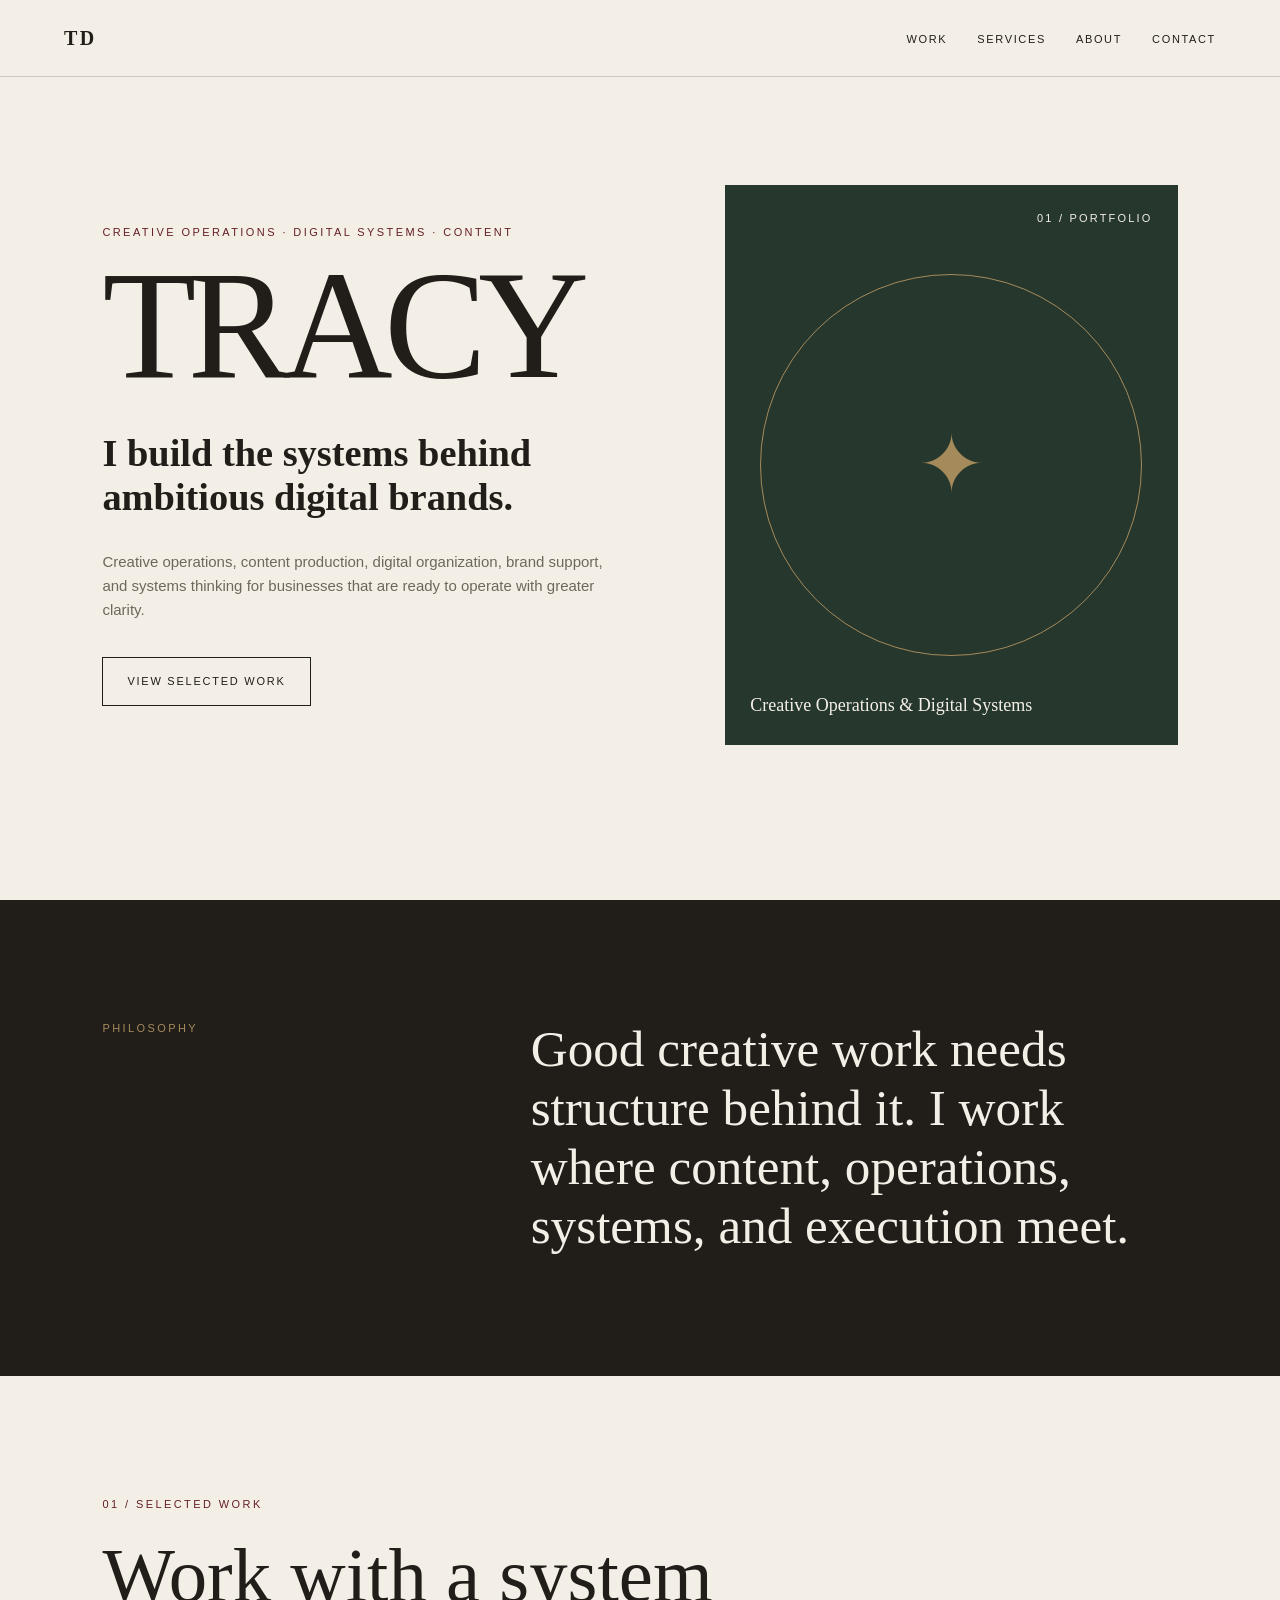
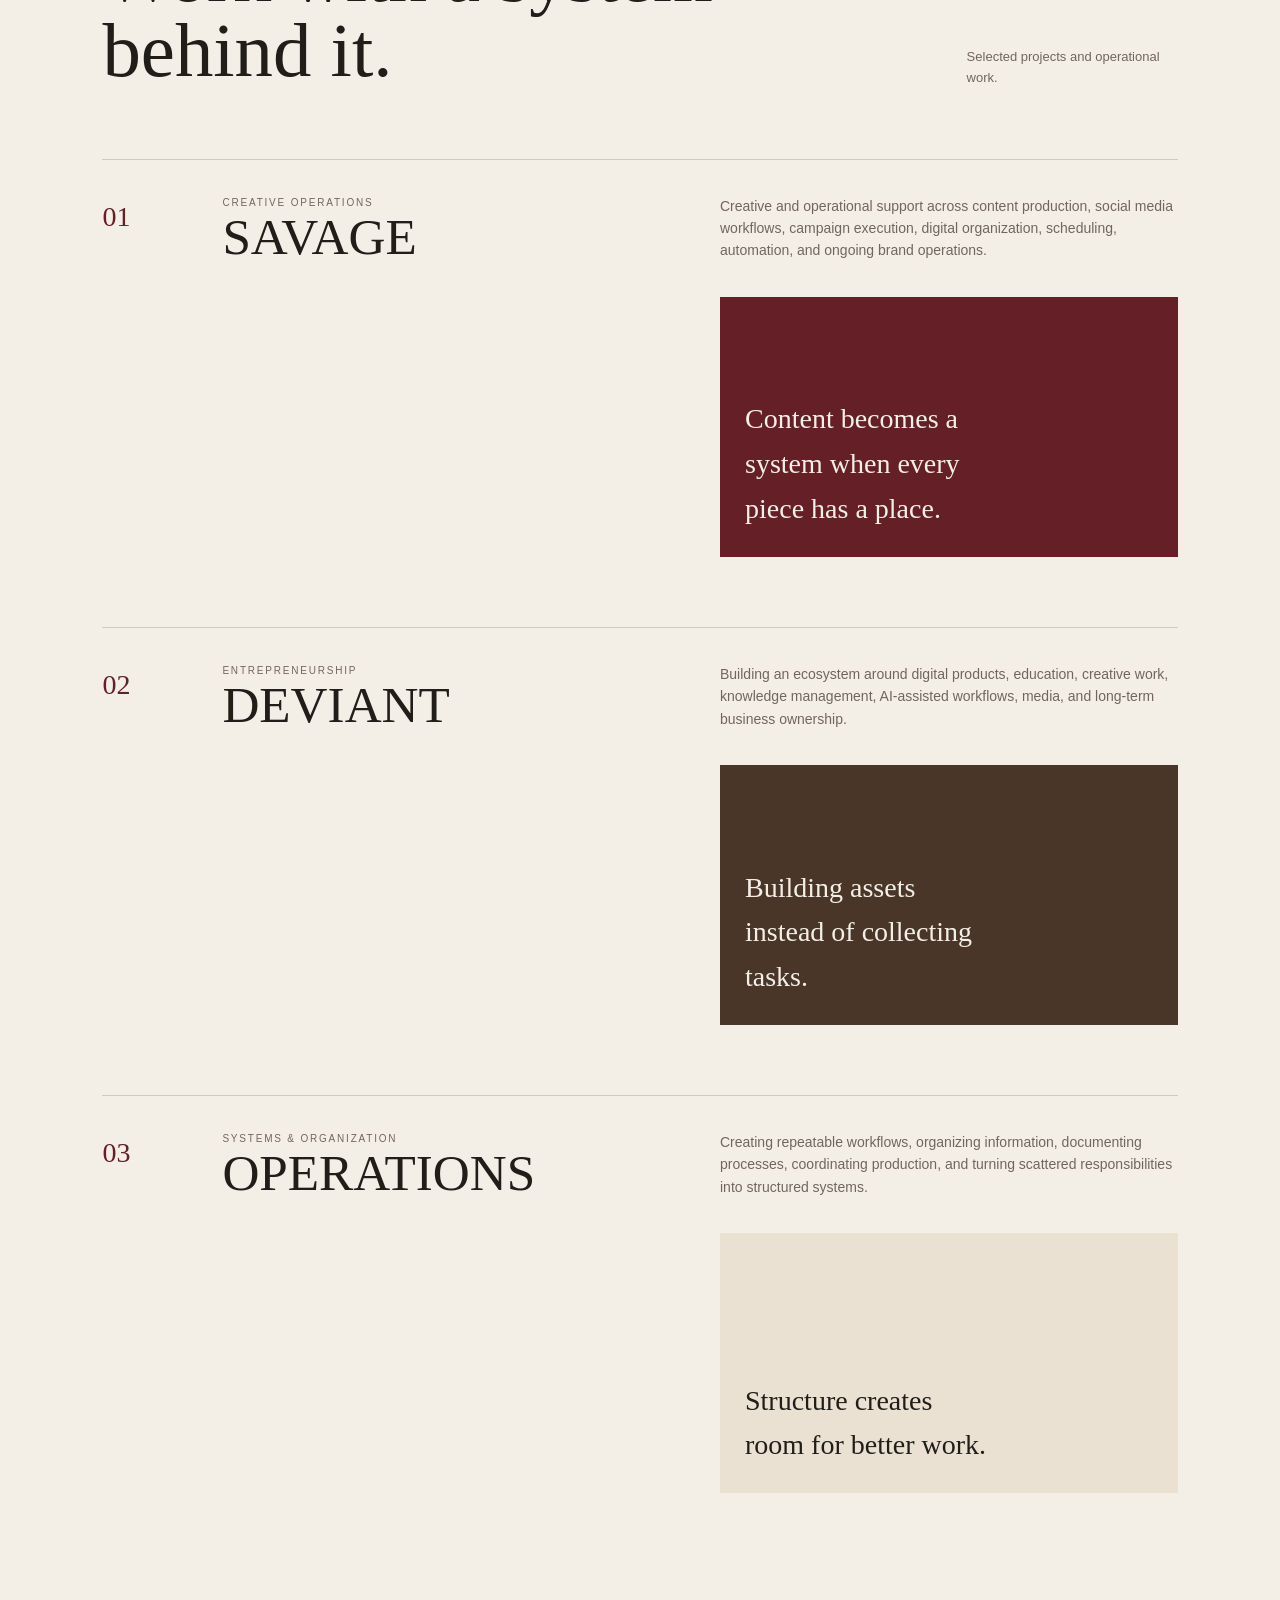
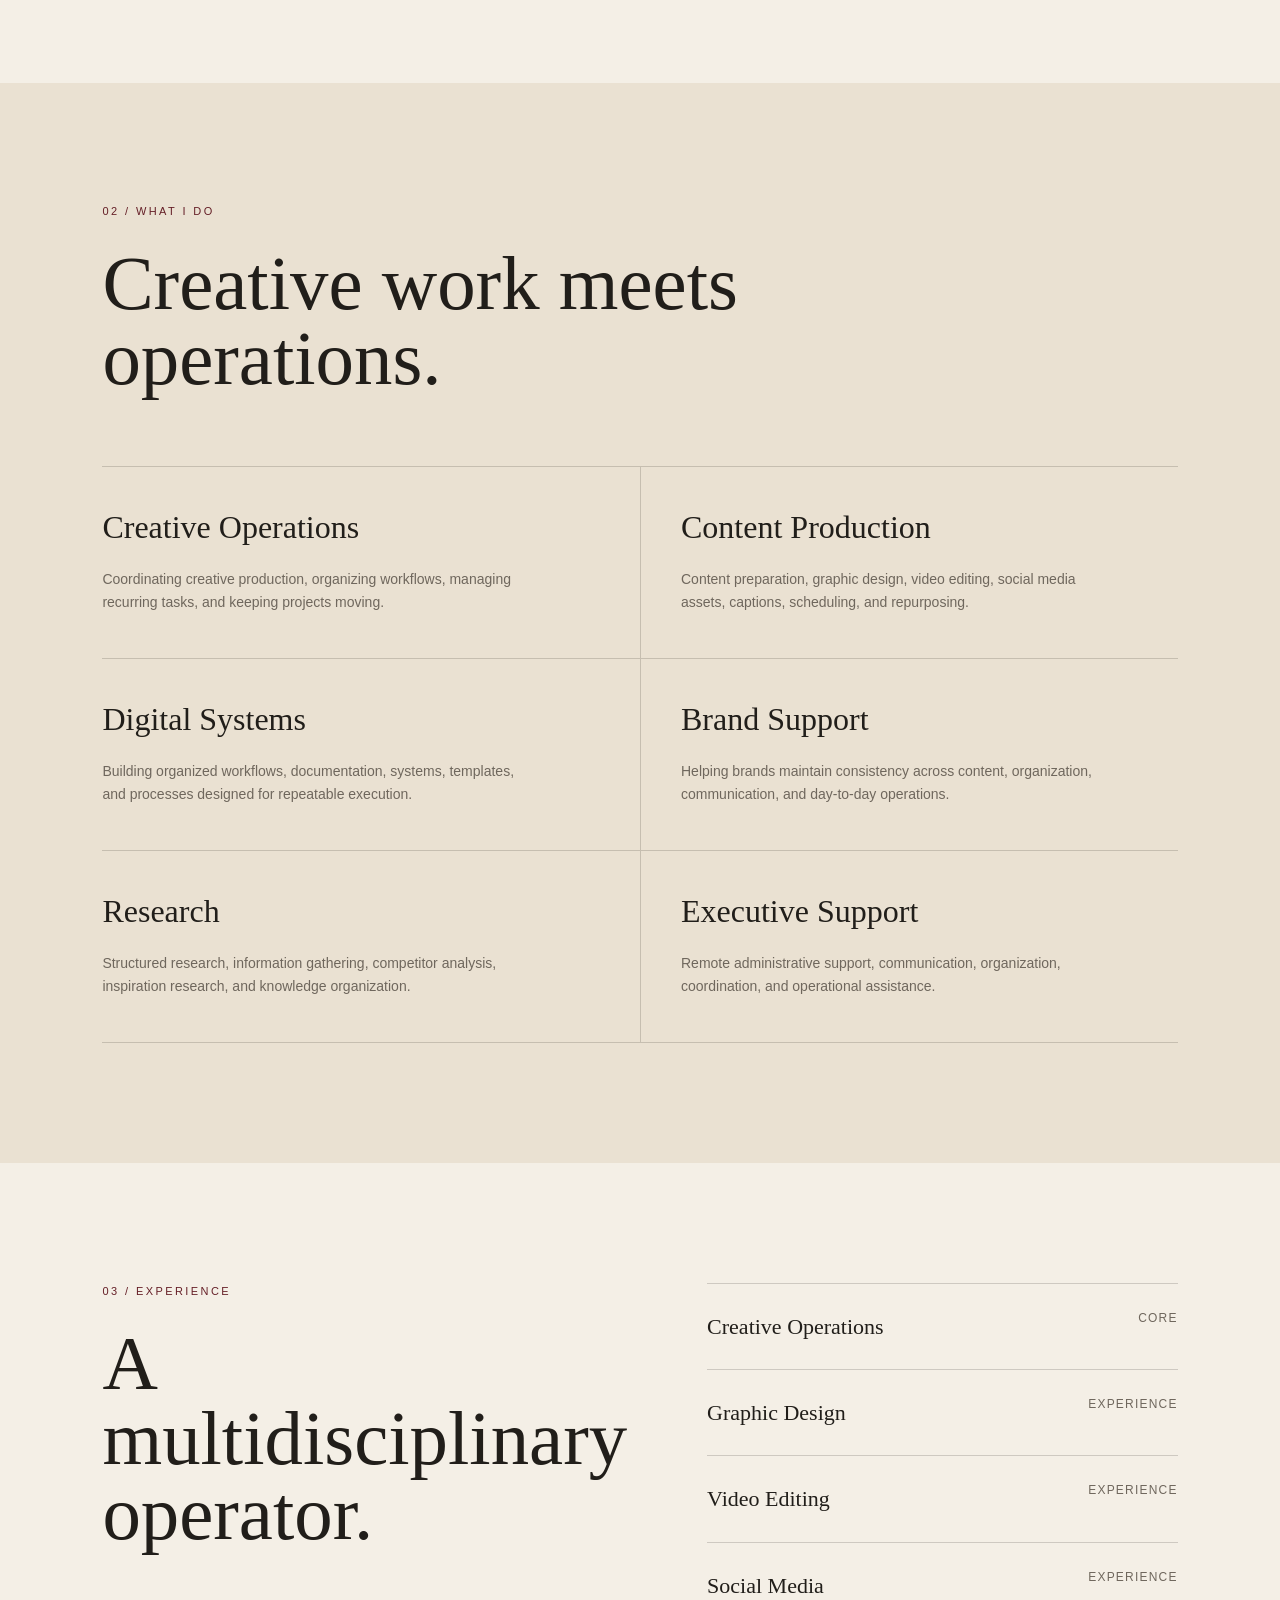
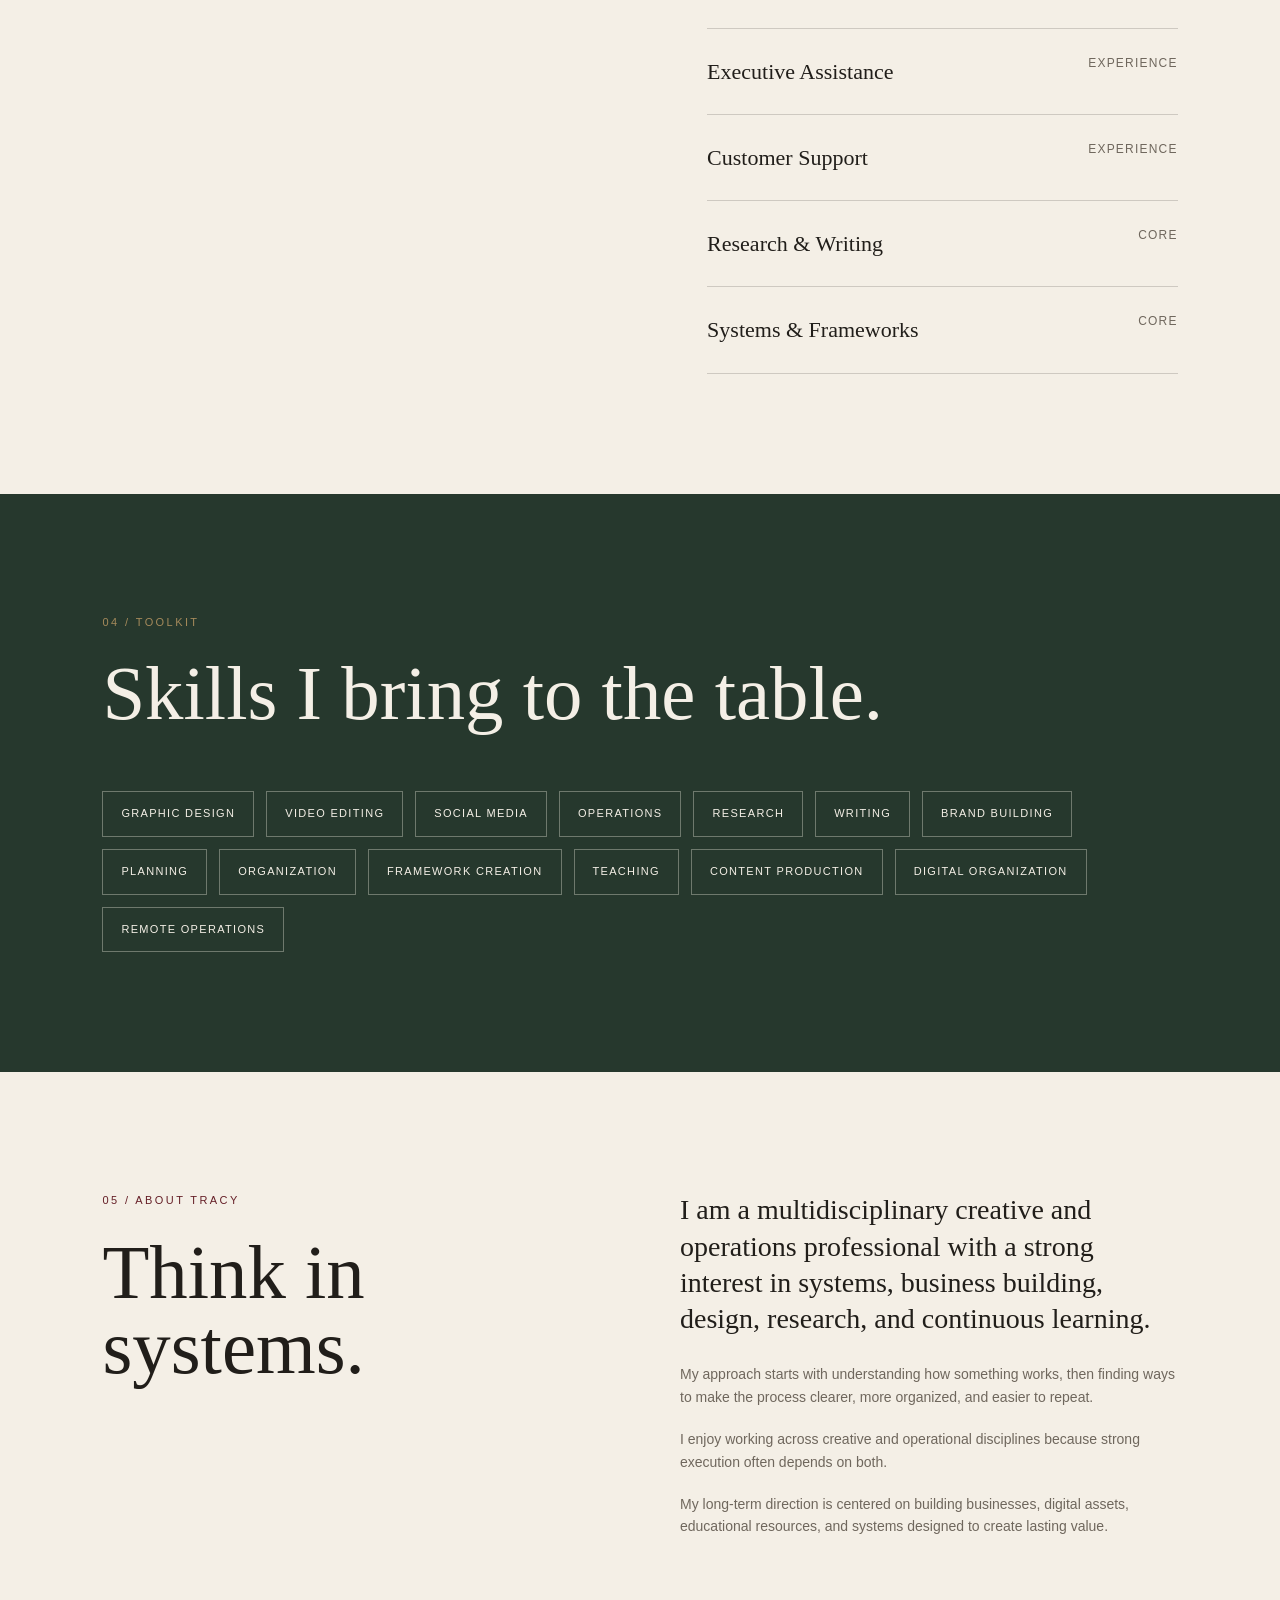
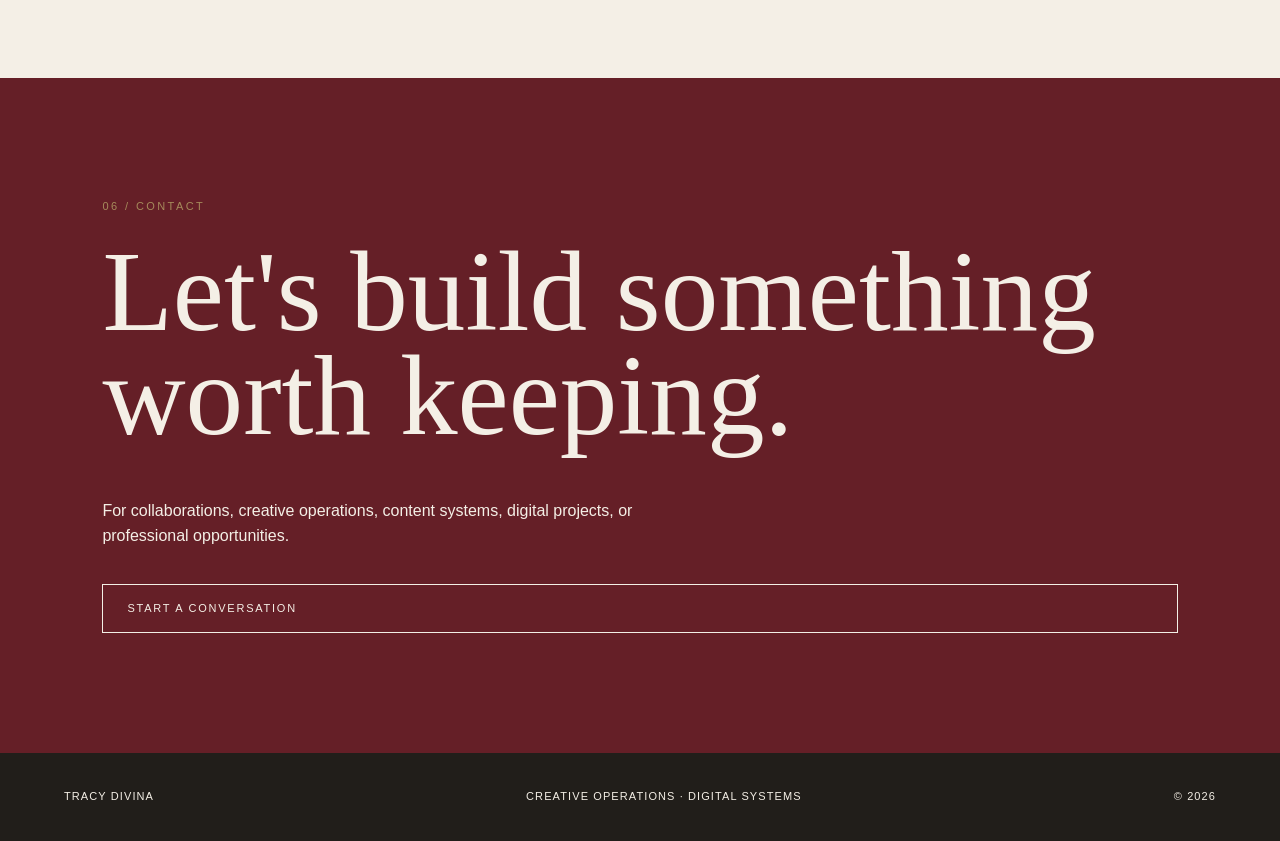
==== index.html @ cad74934 "Add files via upload INITIAL PORTFOLIO DRAFT" ====
<!DOCTYPE html>
<html lang="en">

<head>
    <meta charset="UTF-8">
    <meta name="viewport" content="width=device-width, initial-scale=1.0">

    <title>Tracy Divina | Creative Operations & Digital Systems</title>

    <style>

        /* =========================================
           TRACY DIVINA PORTFOLIO
           SINGLE-FILE VERSION
           ========================================= */

        :root {
            --cream: #F4EFE6;
            --paper: #EAE1D2;
            --ink: #211E1A;
            --muted: #6F675D;
            --oxblood: #651F27;
            --forest: #26382D;
            --walnut: #493629;
            --brass: #A58A5B;
            --line: rgba(33, 30, 26, 0.18);
        }

        * {
            margin: 0;
            padding: 0;
            box-sizing: border-box;
        }

        html {
            scroll-behavior: smooth;
        }

        body {
            background: var(--cream);
            color: var(--ink);
            font-family: Arial, Helvetica, sans-serif;
            line-height: 1.6;
        }

        a {
            color: inherit;
            text-decoration: none;
        }

        button {
            font: inherit;
        }

        /* =========================================
           NAVIGATION
           ========================================= */

        nav {
            position: fixed;
            top: 0;
            left: 0;
            width: 100%;
            z-index: 1000;

            display: flex;
            justify-content: space-between;
            align-items: center;

            padding: 22px 5%;

            background: rgba(244, 239, 230, 0.92);
            backdrop-filter: blur(10px);

            border-bottom: 1px solid var(--line);
        }

        .nav-logo {
            font-family: Georgia, "Times New Roman", serif;
            font-size: 20px;
            letter-spacing: 0.12em;
            font-weight: bold;
        }

        .nav-links {
            display: flex;
            gap: 30px;
            list-style: none;
        }

        .nav-links a {
            font-size: 11px;
            letter-spacing: 0.15em;
            text-transform: uppercase;
        }

        .nav-links a:hover {
            color: var(--oxblood);
        }

        /* =========================================
           GENERAL
           ========================================= */

        section {
            padding: 120px 8%;
        }

        .eyebrow {
            font-size: 11px;
            letter-spacing: 0.22em;
            text-transform: uppercase;
            color: var(--oxblood);
            margin-bottom: 25px;
        }

        .section-title {
            font-family: Georgia, "Times New Roman", serif;
            font-size: clamp(42px, 6vw, 82px);
            font-weight: normal;
            line-height: 0.98;
            max-width: 900px;
        }

        .small-text {
            font-size: 13px;
            color: var(--muted);
        }

        /* =========================================
           HERO
           ========================================= */

        .hero {
            min-height: 100vh;

            display: grid;
            grid-template-columns: 1.1fr 0.9fr;
            align-items: center;
            gap: 70px;

            padding-top: 150px;
        }

        .hero-name {
            font-family: Georgia, "Times New Roman", serif;
            font-size: clamp(70px, 12vw, 170px);
            font-weight: normal;
            line-height: 0.78;
            letter-spacing: -0.055em;
            margin-bottom: 45px;
        }

        .hero-subtitle {
            font-family: Georgia, "Times New Roman", serif;
            font-size: clamp(25px, 3vw, 42px);
            line-height: 1.15;
            max-width: 700px;
            margin-bottom: 30px;
        }

        .hero-description {
            max-width: 520px;
            color: var(--muted);
            font-size: 15px;
            margin-bottom: 35px;
        }

        .button {
            display: inline-block;
            padding: 15px 24px;
            border: 1px solid var(--ink);
            font-size: 11px;
            letter-spacing: 0.16em;
            text-transform: uppercase;
            transition: 0.3s ease;
        }

        .button:hover {
            background: var(--oxblood);
            color: var(--cream);
            border-color: var(--oxblood);
        }

        .hero-art {
            min-height: 560px;
            background: var(--forest);

            display: flex;
            justify-content: center;
            align-items: center;

            position: relative;
            overflow: hidden;
        }

        .hero-art::before {
            content: "";
            position: absolute;
            width: 380px;
            height: 380px;
            border: 1px solid var(--brass);
            border-radius: 50%;
        }

        .hero-art::after {
            content: "✦";
            position: absolute;
            font-size: 80px;
            color: var(--brass);
        }

        .hero-number {
            position: absolute;
            top: 25px;
            right: 25px;
            color: var(--cream);
            font-size: 11px;
            letter-spacing: 0.2em;
        }

        .hero-caption {
            position: absolute;
            bottom: 25px;
            left: 25px;
            color: var(--cream);
            font-family: Georgia, "Times New Roman", serif;
            font-size: 18px;
        }

        /* =========================================
           INTRO
           ========================================= */

        .intro {
            background: var(--ink);
            color: var(--cream);
        }

        .intro-grid {
            display: grid;
            grid-template-columns: 0.7fr 1.3fr;
            gap: 80px;
            align-items: start;
        }

        .intro .eyebrow {
            color: var(--brass);
        }

        .intro-text {
            font-family: Georgia, "Times New Roman", serif;
            font-size: clamp(30px, 4vw, 55px);
            line-height: 1.15;
            max-width: 900px;
        }

        /* =========================================
           WORK
           ========================================= */

        .work-header {
            display: flex;
            justify-content: space-between;
            align-items: end;
            gap: 30px;
            margin-bottom: 70px;
        }

        .project {
            border-top: 1px solid var(--line);
            padding: 35px 0 70px;

            display: grid;
            grid-template-columns: 80px 1fr 1fr;
            gap: 40px;
            align-items: start;
        }

        .project-number {
            font-family: Georgia, "Times New Roman", serif;
            font-size: 28px;
            color: var(--oxblood);
        }

        .project h3 {
            font-family: Georgia, "Times New Roman", serif;
            font-size: clamp(30px, 4vw, 55px);
            font-weight: normal;
            line-height: 1;
            margin-bottom: 18px;
        }

        .project-category {
            font-size: 10px;
            text-transform: uppercase;
            letter-spacing: 0.18em;
            color: var(--muted);
        }

        .project-description {
            color: var(--muted);
            font-size: 14px;
            max-width: 500px;
        }

        .project-image {
            margin-top: 35px;
            min-height: 260px;

            display: flex;
            align-items: end;
            padding: 25px;

            background: var(--paper);
            position: relative;
            overflow: hidden;
        }

        .project:nth-child(2) .project-image {
            background: var(--oxblood);
            color: var(--cream);
        }

        .project:nth-child(3) .project-image {
            background: var(--walnut);
            color: var(--cream);
        }

        .project-image-label {
            font-family: Georgia, "Times New Roman", serif;
            font-size: 28px;
            max-width: 250px;
        }

        /* =========================================
           SERVICES
           ========================================= */

        .services {
            background: var(--paper);
        }

        .services-grid {
            margin-top: 70px;
            display: grid;
            grid-template-columns: repeat(2, 1fr);
            border-top: 1px solid var(--line);
        }

        .service {
            padding: 35px 25px 45px 0;
            border-bottom: 1px solid var(--line);
        }

        .service:nth-child(even) {
            padding-left: 40px;
            border-left: 1px solid var(--line);
        }

        .service h3 {
            font-family: Georgia, "Times New Roman", serif;
            font-size: 32px;
            font-weight: normal;
            margin-bottom: 15px;
        }

        .service p {
            color: var(--muted);
            max-width: 430px;
            font-size: 14px;
        }

        /* =========================================
           EXPERIENCE
           ========================================= */

        .experience-grid {
            display: grid;
            grid-template-columns: 0.6fr 1.4fr;
            gap: 80px;
        }

        .experience-list {
            border-top: 1px solid var(--line);
        }

        .experience-item {
            padding: 25px 0;
            border-bottom: 1px solid var(--line);

            display: flex;
            justify-content: space-between;
            gap: 30px;
        }

        .experience-item span:first-child {
            font-family: Georgia, "Times New Roman", serif;
            font-size: 22px;
        }

        .experience-item span:last-child {
            color: var(--muted);
            font-size: 12px;
            text-transform: uppercase;
            letter-spacing: 0.1em;
        }

        /* =========================================
           SKILLS
           ========================================= */

        .skills {
            background: var(--forest);
            color: var(--cream);
        }

        .skills .eyebrow {
            color: var(--brass);
        }

        .skills-grid {
            margin-top: 60px;
            display: flex;
            flex-wrap: wrap;
            gap: 12px;
        }

        .skill {
            border: 1px solid rgba(244, 239, 230, 0.35);
            padding: 13px 18px;

            font-size: 11px;
            letter-spacing: 0.12em;
            text-transform: uppercase;
        }

        /* =========================================
           ABOUT
           ========================================= */

        .about-grid {
            display: grid;
            grid-template-columns: 1fr 1fr;
            gap: 80px;
        }

        .about-text {
            font-family: Georgia, "Times New Roman", serif;
            font-size: 28px;
            line-height: 1.3;
        }

        .about-details {
            color: var(--muted);
            font-size: 14px;
        }

        .about-details p {
            margin-bottom: 20px;
        }

        /* =========================================
           CONTACT
           ========================================= */

        .contact {
            background: var(--oxblood);
            color: var(--cream);
            min-height: 70vh;

            display: flex;
            flex-direction: column;
            justify-content: center;
        }

        .contact .eyebrow {
            color: var(--brass);
        }

        .contact-title {
            font-family: Georgia, "Times New Roman", serif;
            font-size: clamp(55px, 9vw, 125px);
            font-weight: normal;
            line-height: 0.9;
            max-width: 1000px;
            margin-bottom: 50px;
        }

        .contact .button {
            border-color: var(--cream);
        }

        .contact .button:hover {
            background: var(--cream);
            color: var(--oxblood);
        }

        /* =========================================
           FOOTER
           ========================================= */

        footer {
            background: var(--ink);
            color: var(--cream);

            padding: 35px 5%;

            display: flex;
            justify-content: space-between;
            gap: 30px;

            font-size: 11px;
            letter-spacing: 0.1em;
            text-transform: uppercase;
        }

        /* =========================================
           MOBILE
           ========================================= */

        @media (max-width: 800px) {

            nav {
                padding: 18px 5%;
            }

            .nav-links {
                display: none;
            }

            section {
                padding: 90px 6%;
            }

            .hero {
                grid-template-columns: 1fr;
                gap: 50px;
                padding-top: 130px;
            }

            .hero-art {
                min-height: 400px;
            }

            .intro-grid,
            .experience-grid,
            .about-grid {
                grid-template-columns: 1fr;
                gap: 40px;
            }

            .project {
                grid-template-columns: 50px 1fr;
                gap: 20px;
            }

            .project-description {
                grid-column: 2;
            }

            .project-image {
                grid-column: 2;
            }

            .services-grid {
                grid-template-columns: 1fr;
            }

            .service:nth-child(even) {
                padding-left: 0;
                border-left: none;
            }

            footer {
                flex-direction: column;
            }
        }

    </style>
</head>


<body>

    <!-- =========================================
         NAVIGATION
         ========================================= -->

    <nav>

        <a href="#top" class="nav-logo">
            TD
        </a>

        <ul class="nav-links">

            <li>
                <a href="#work">Work</a>
            </li>

            <li>
                <a href="#services">Services</a>
            </li>

            <li>
                <a href="#about">About</a>
            </li>

            <li>
                <a href="#contact">Contact</a>
            </li>

        </ul>

    </nav>


    <!-- =========================================
         HERO
         ========================================= -->

    <main id="top">

        <section class="hero">

            <div>

                <div class="eyebrow">
                    Creative Operations · Digital Systems · Content
                </div>

                <h1 class="hero-name">
                    TRACY<br>
                
                </h1>

                <h2 class="hero-subtitle">
                    I build the systems behind ambitious digital brands.
                </h2>

                <p class="hero-description">
                    Creative operations, content production, digital organization,
                    brand support, and systems thinking for businesses that are ready
                    to operate with greater clarity.
                </p>

                <a href="#work" class="button">
                    View Selected Work
                </a>

            </div>


            <div class="hero-art">

                <div class="hero-number">
                    01 / PORTFOLIO
                </div>

                <div class="hero-caption">
                    Creative Operations & Digital Systems
                </div>

            </div>

        </section>


        <!-- =========================================
             INTRO
             ========================================= -->

        <section class="intro">

            <div class="intro-grid">

                <div>

                    <div class="eyebrow">
                        Philosophy
                    </div>

                </div>

                <div>

                    <p class="intro-text">
                        Good creative work needs structure behind it.
                        I work where content, operations, systems, and
                        execution meet.
                    </p>

                </div>

            </div>

        </section>


        <!-- =========================================
             SELECTED WORK
             ========================================= -->

        <section id="work">

            <div class="work-header">

                <div>

                    <div class="eyebrow">
                        01 / Selected Work
                    </div>

                    <h2 class="section-title">
                        Work with a system behind it.
                    </h2>

                </div>

                <p class="small-text">
                    Selected projects and operational work.
                </p>

            </div>


            <!-- PROJECT 01 -->

            <article class="project">

                <div class="project-number">
                    01
                </div>

                <div>

                    <div class="project-category">
                        Creative Operations
                    </div>

                    <h3>
                        SAVAGE
                    </h3>

                </div>

                <div>

                    <p class="project-description">
                        Creative and operational support across content production,
                        social media workflows, campaign execution, digital
                        organization, scheduling, automation, and ongoing brand
                        operations.
                    </p>

                    <div class="project-image">

                        <div class="project-image-label">
                            Content becomes a system when every piece has a place.
                        </div>

                    </div>

                </div>

            </article>


            <!-- PROJECT 02 -->

            <article class="project">

                <div class="project-number">
                    02
                </div>

                <div>

                    <div class="project-category">
                        Entrepreneurship
                    </div>

                    <h3>
                        DEVIANT
                    </h3>

                </div>

                <div>

                    <p class="project-description">
                        Building an ecosystem around digital products, education,
                        creative work, knowledge management, AI-assisted workflows,
                        media, and long-term business ownership.
                    </p>

                    <div class="project-image">

                        <div class="project-image-label">
                            Building assets instead of collecting tasks.
                        </div>

                    </div>

                </div>

            </article>


            <!-- PROJECT 03 -->

            <article class="project">

                <div class="project-number">
                    03
                </div>

                <div>

                    <div class="project-category">
                        Systems & Organization
                    </div>

                    <h3>
                        OPERATIONS
                    </h3>

                </div>

                <div>

                    <p class="project-description">
                        Creating repeatable workflows, organizing information,
                        documenting processes, coordinating production, and turning
                        scattered responsibilities into structured systems.
                    </p>

                    <div class="project-image">

                        <div class="project-image-label">
                            Structure creates room for better work.
                        </div>

                    </div>

                </div>

            </article>

        </section>


        <!-- =========================================
             SERVICES
             ========================================= -->

        <section id="services" class="services">

            <div class="eyebrow">
                02 / What I Do
            </div>

            <h2 class="section-title">
                Creative work meets operations.
            </h2>


            <div class="services-grid">

                <div class="service">

                    <h3>
                        Creative Operations
                    </h3>

                    <p>
                        Coordinating creative production, organizing workflows,
                        managing recurring tasks, and keeping projects moving.
                    </p>

                </div>


                <div class="service">

                    <h3>
                        Content Production
                    </h3>

                    <p>
                        Content preparation, graphic design, video editing,
                        social media assets, captions, scheduling, and repurposing.
                    </p>

                </div>


                <div class="service">

                    <h3>
                        Digital Systems
                    </h3>

                    <p>
                        Building organized workflows, documentation, systems,
                        templates, and processes designed for repeatable execution.
                    </p>

                </div>


                <div class="service">

                    <h3>
                        Brand Support
                    </h3>

                    <p>
                        Helping brands maintain consistency across content,
                        organization, communication, and day-to-day operations.
                    </p>

                </div>


                <div class="service">

                    <h3>
                        Research
                    </h3>

                    <p>
                        Structured research, information gathering, competitor
                        analysis, inspiration research, and knowledge organization.
                    </p>

                </div>


                <div class="service">

                    <h3>
                        Executive Support
                    </h3>

                    <p>
                        Remote administrative support, communication, organization,
                        coordination, and operational assistance.
                    </p>

                </div>

            </div>

        </section>


        <!-- =========================================
             EXPERIENCE
             ========================================= -->

        <section>

            <div class="experience-grid">

                <div>

                    <div class="eyebrow">
                        03 / Experience
                    </div>

                    <h2 class="section-title">
                        A multidisciplinary operator.
                    </h2>

                </div>


                <div class="experience-list">

                    <div class="experience-item">
                        <span>Creative Operations</span>
                        <span>Core</span>
                    </div>

                    <div class="experience-item">
                        <span>Graphic Design</span>
                        <span>Experience</span>
                    </div>

                    <div class="experience-item">
                        <span>Video Editing</span>
                        <span>Experience</span>
                    </div>

                    <div class="experience-item">
                        <span>Social Media</span>
                        <span>Experience</span>
                    </div>

                    <div class="experience-item">
                        <span>Executive Assistance</span>
                        <span>Experience</span>
                    </div>

                    <div class="experience-item">
                        <span>Customer Support</span>
                        <span>Experience</span>
                    </div>

                    <div class="experience-item">
                        <span>Research & Writing</span>
                        <span>Core</span>
                    </div>

                    <div class="experience-item">
                        <span>Systems & Frameworks</span>
                        <span>Core</span>
                    </div>

                </div>

            </div>

        </section>


        <!-- =========================================
             SKILLS
             ========================================= -->

        <section class="skills">

            <div class="eyebrow">
                04 / Toolkit
            </div>

            <h2 class="section-title">
                Skills I bring to the table.
            </h2>


            <div class="skills-grid">

                <span class="skill">Graphic Design</span>

                <span class="skill">Video Editing</span>

                <span class="skill">Social Media</span>

                <span class="skill">Operations</span>

                <span class="skill">Research</span>

                <span class="skill">Writing</span>

                <span class="skill">Brand Building</span>

                <span class="skill">Planning</span>

                <span class="skill">Organization</span>

                <span class="skill">Framework Creation</span>

                <span class="skill">Teaching</span>

                <span class="skill">Content Production</span>

                <span class="skill">Digital Organization</span>

                <span class="skill">Remote Operations</span>

            </div>

        </section>


        <!-- =========================================
             ABOUT
             ========================================= -->

        <section id="about">

            <div class="about-grid">

                <div>

                    <div class="eyebrow">
                        05 / About Tracy
                    </div>

                    <h2 class="section-title">
                        Think in systems.
                    </h2>

                </div>


                <div>

                    <p class="about-text">
                        I am a multidisciplinary creative and operations
                        professional with a strong interest in systems,
                        business building, design, research, and continuous
                        learning.
                    </p>

                    <br>

                    <div class="about-details">

                        <p>
                            My approach starts with understanding how something
                            works, then finding ways to make the process clearer,
                            more organized, and easier to repeat.
                        </p>

                        <p>
                            I enjoy working across creative and operational
                            disciplines because strong execution often depends
                            on both.
                        </p>

                        <p>
                            My long-term direction is centered on building
                            businesses, digital assets, educational resources,
                            and systems designed to create lasting value.
                        </p>

                    </div>

                </div>

            </div>

        </section>


        <!-- =========================================
             CONTACT
             ========================================= -->

        <section id="contact" class="contact">

            <div class="eyebrow">
                06 / Contact
            </div>

            <h2 class="contact-title">
                Let's build something worth keeping.
            </h2>

            <p style="max-width: 550px; margin-bottom: 35px;">
                For collaborations, creative operations, content systems,
                digital projects, or professional opportunities.
            </p>

            <a href="#top" class="button">
                Start a Conversation
            </a>

        </section>

    </main>


    <!-- =========================================
         FOOTER
         ========================================= -->

    <footer>

        <span>
            Tracy Divina
        </span>

        <span>
            Creative Operations · Digital Systems
        </span>

        <span>
            © 2026
        </span>

    </footer>


</body>

</html>
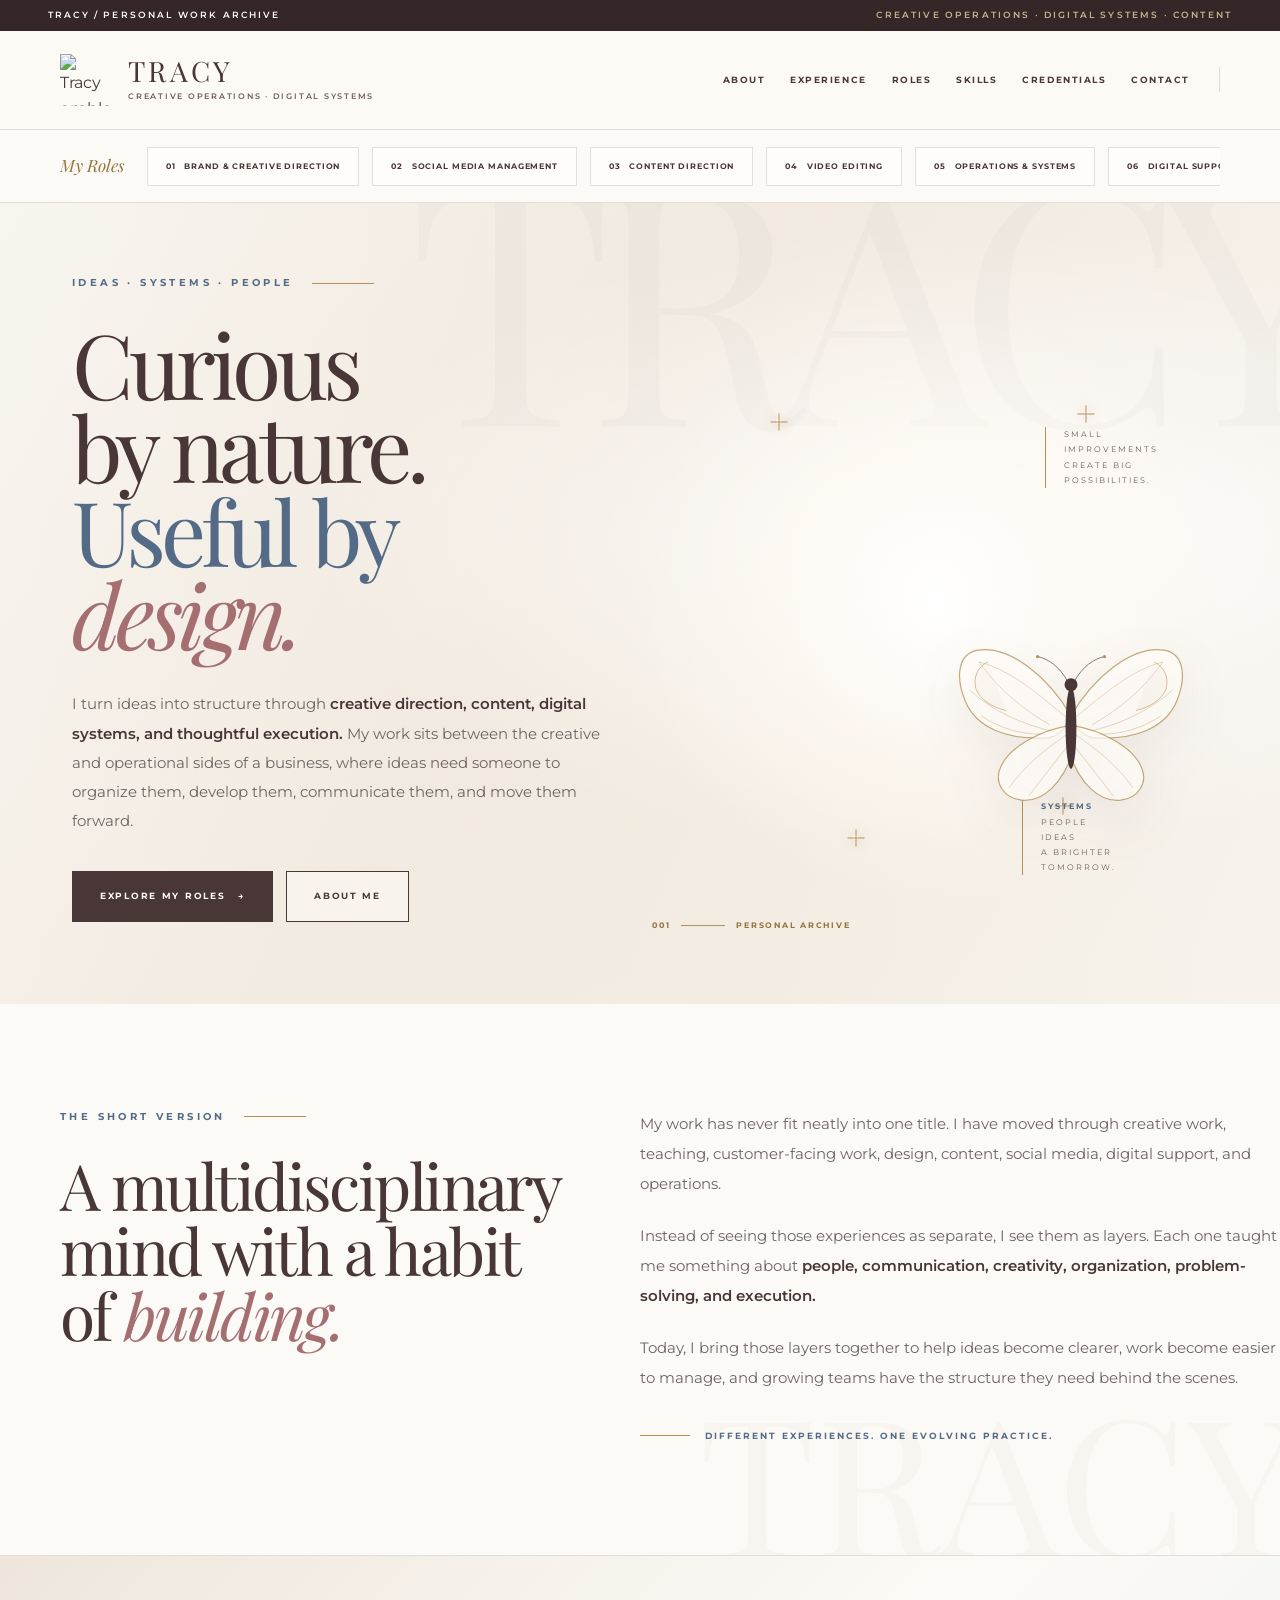
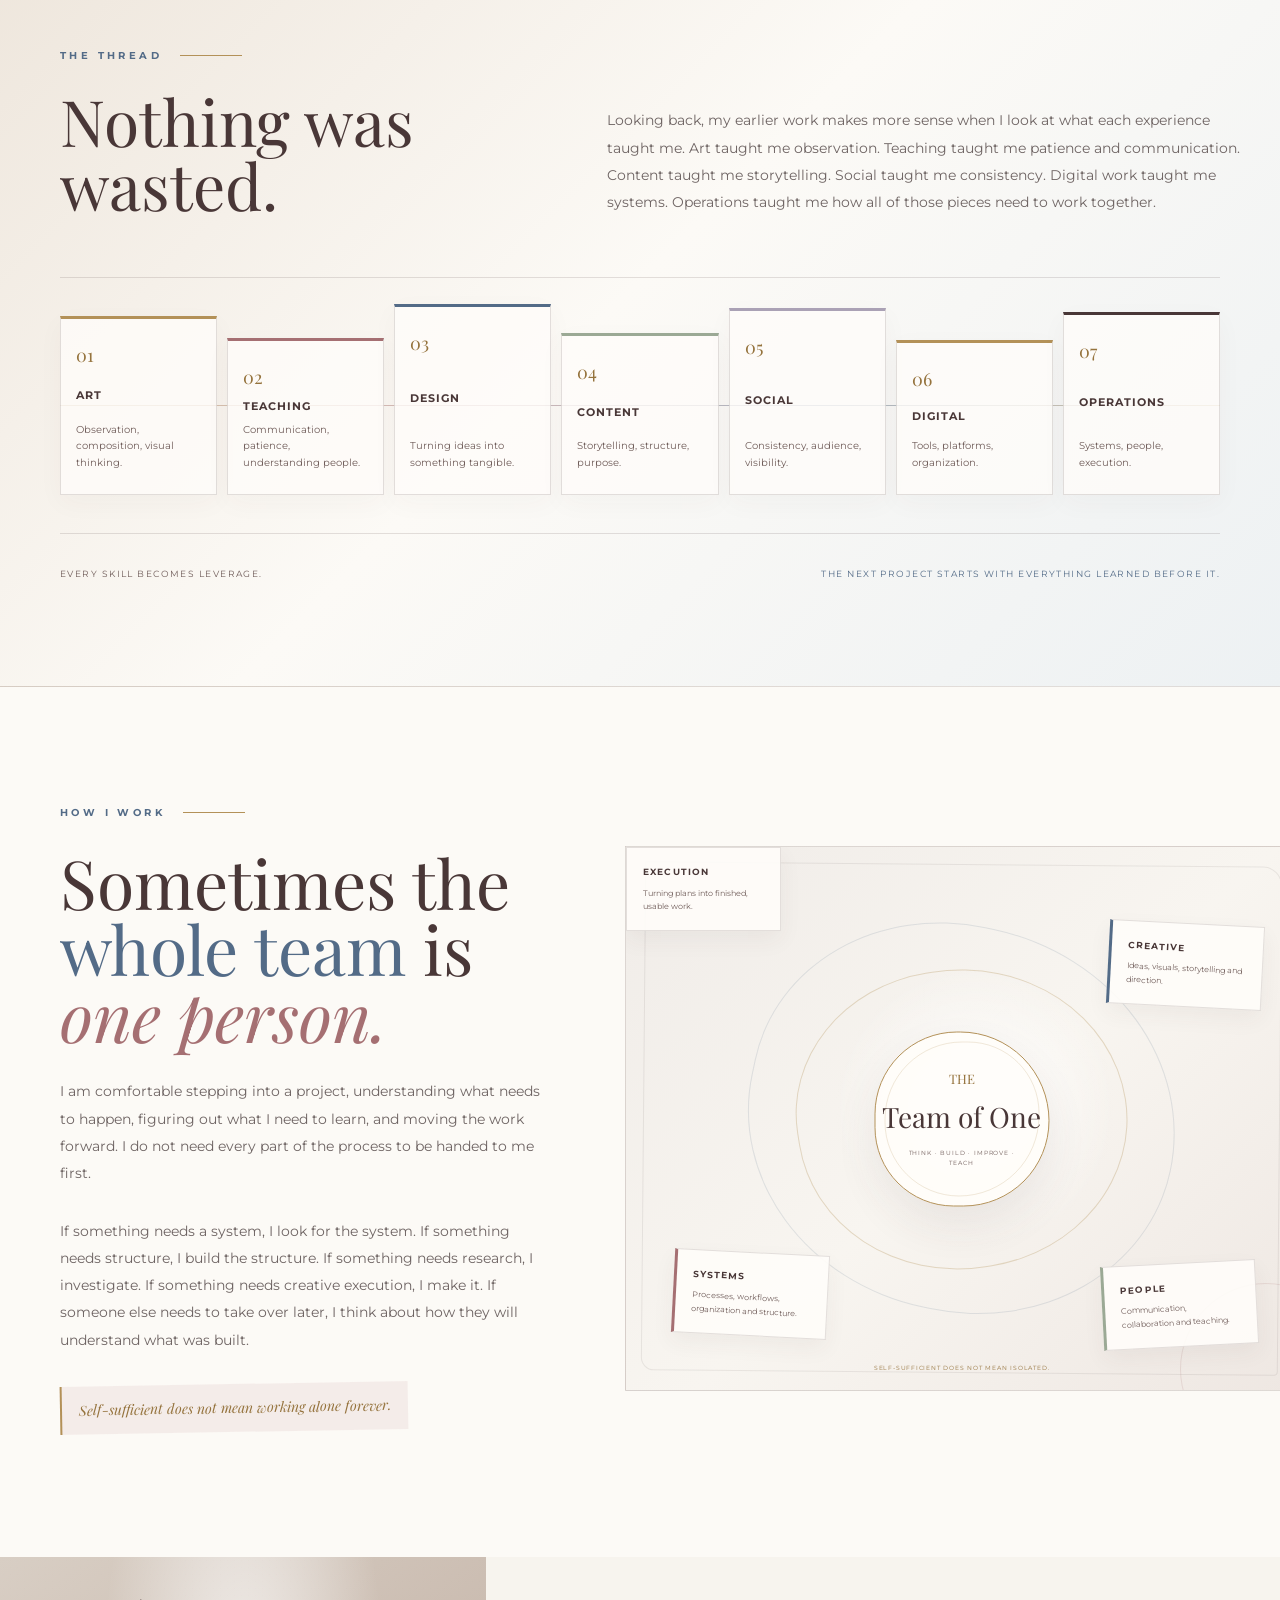
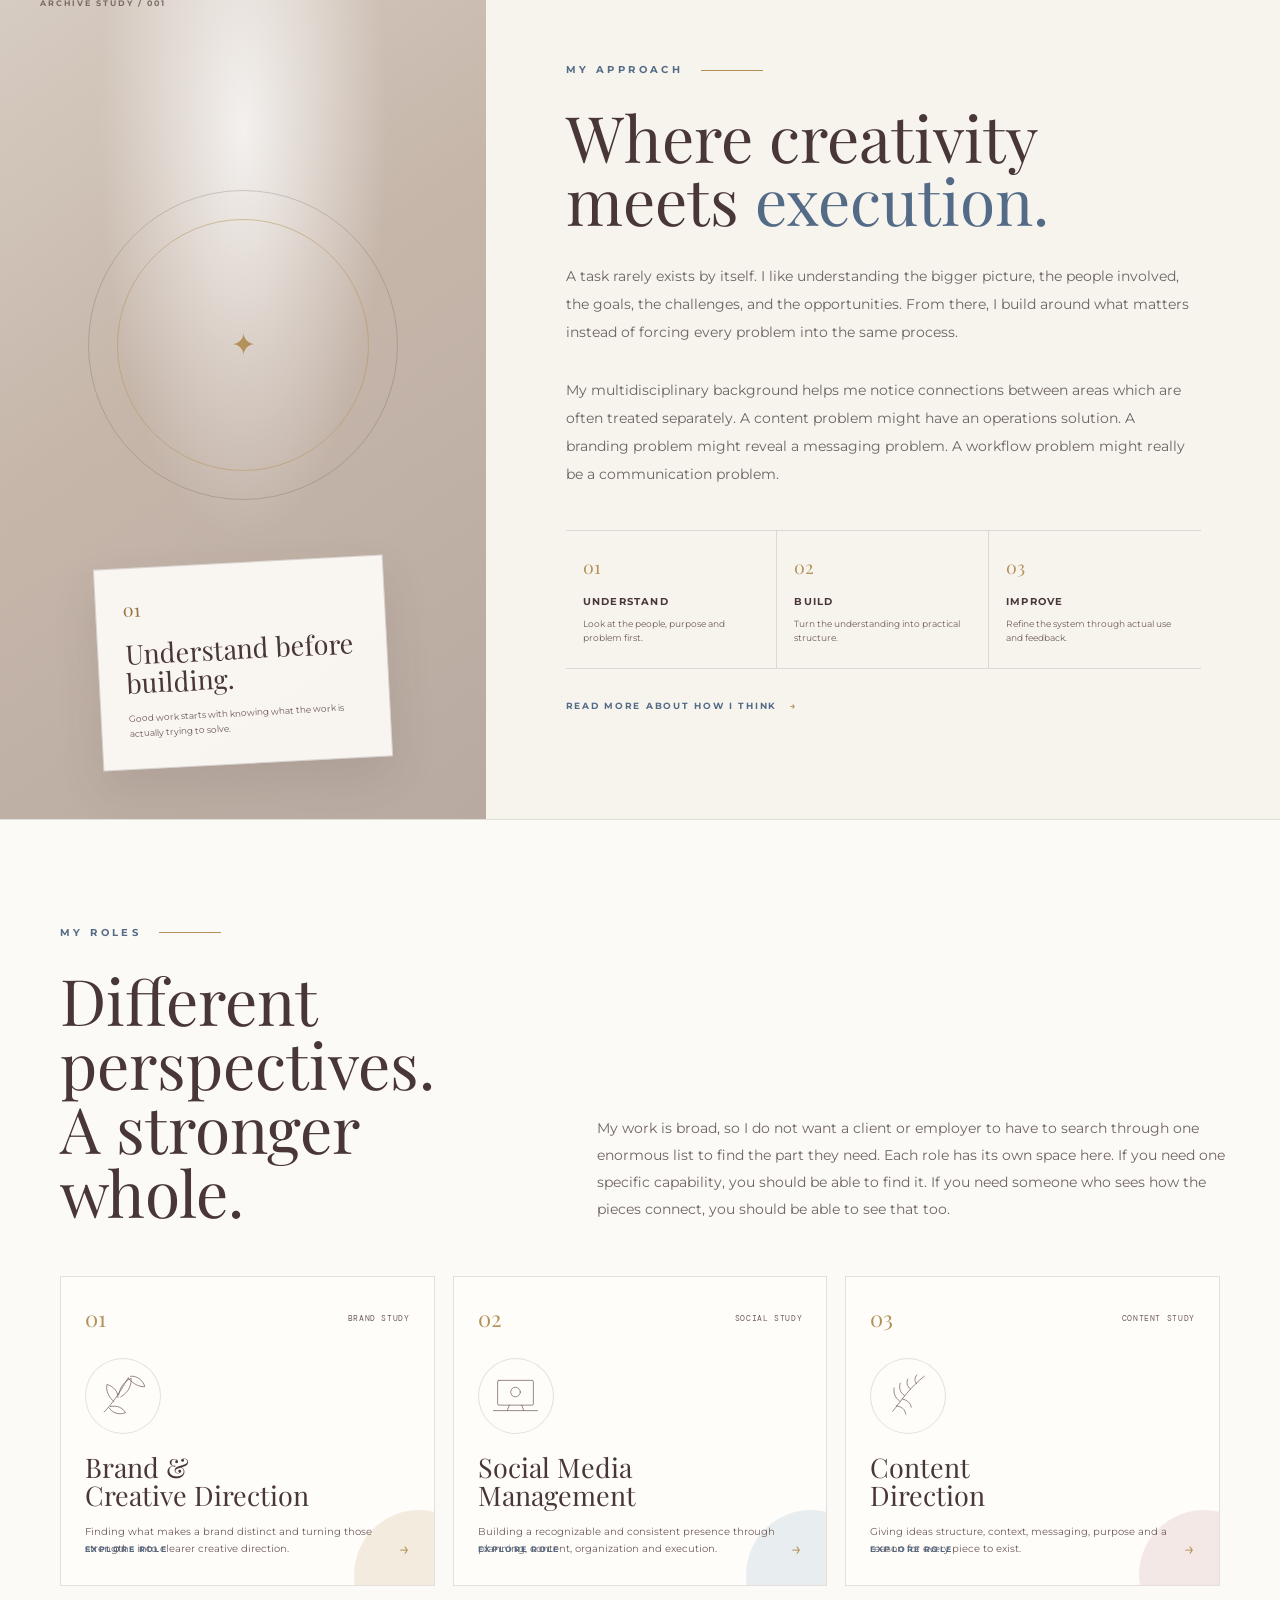
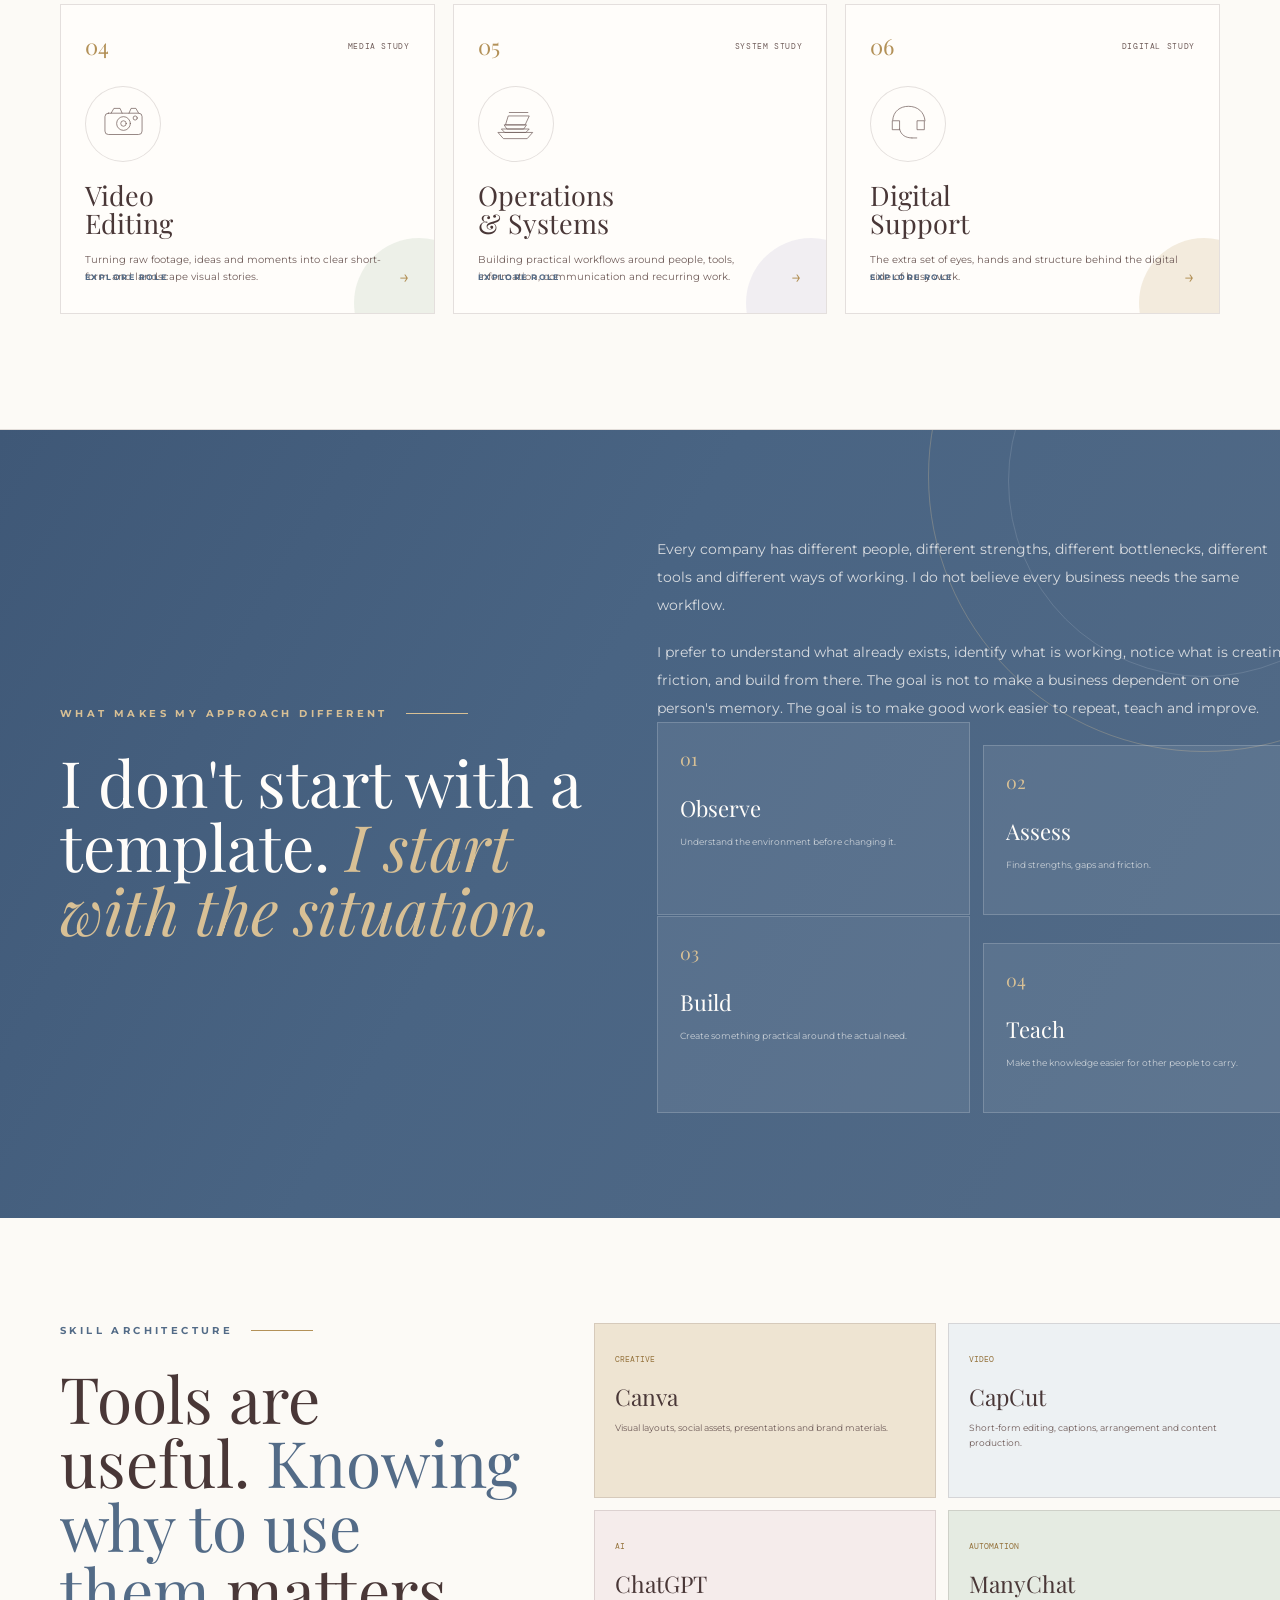
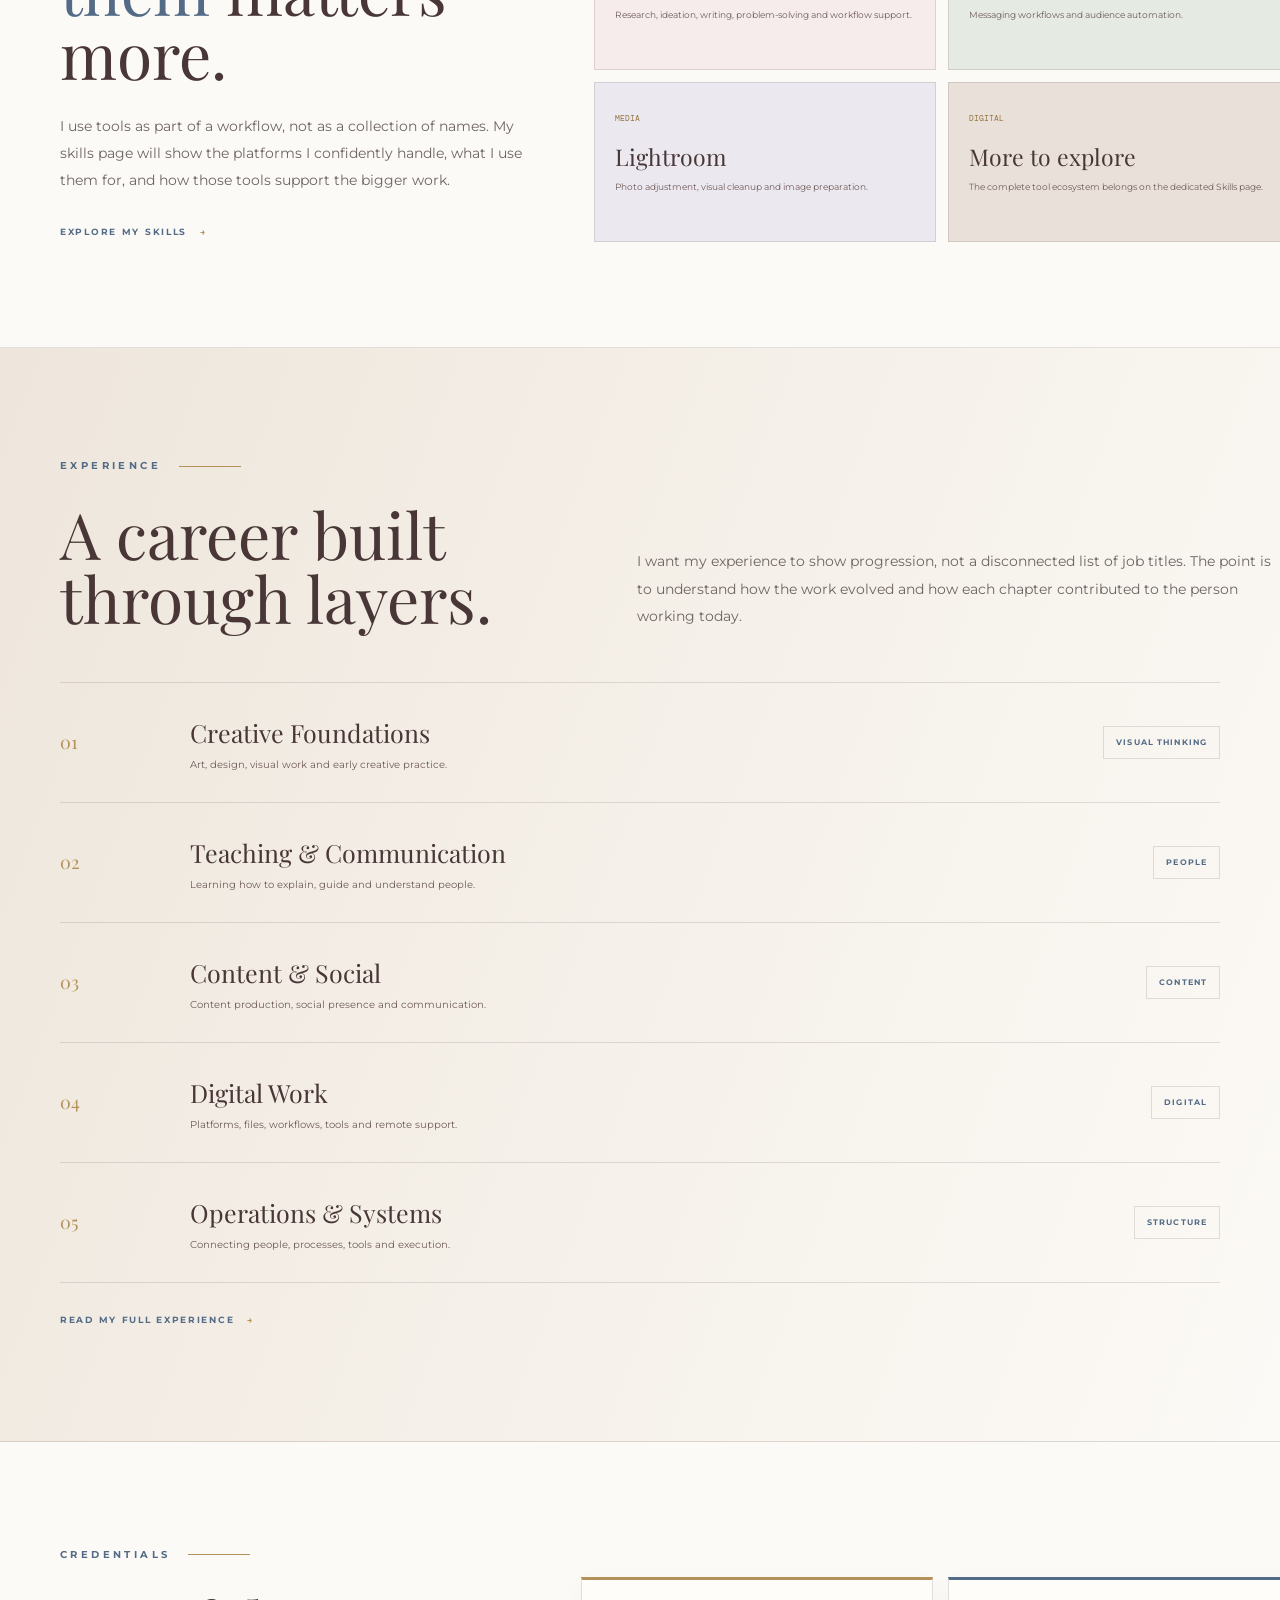
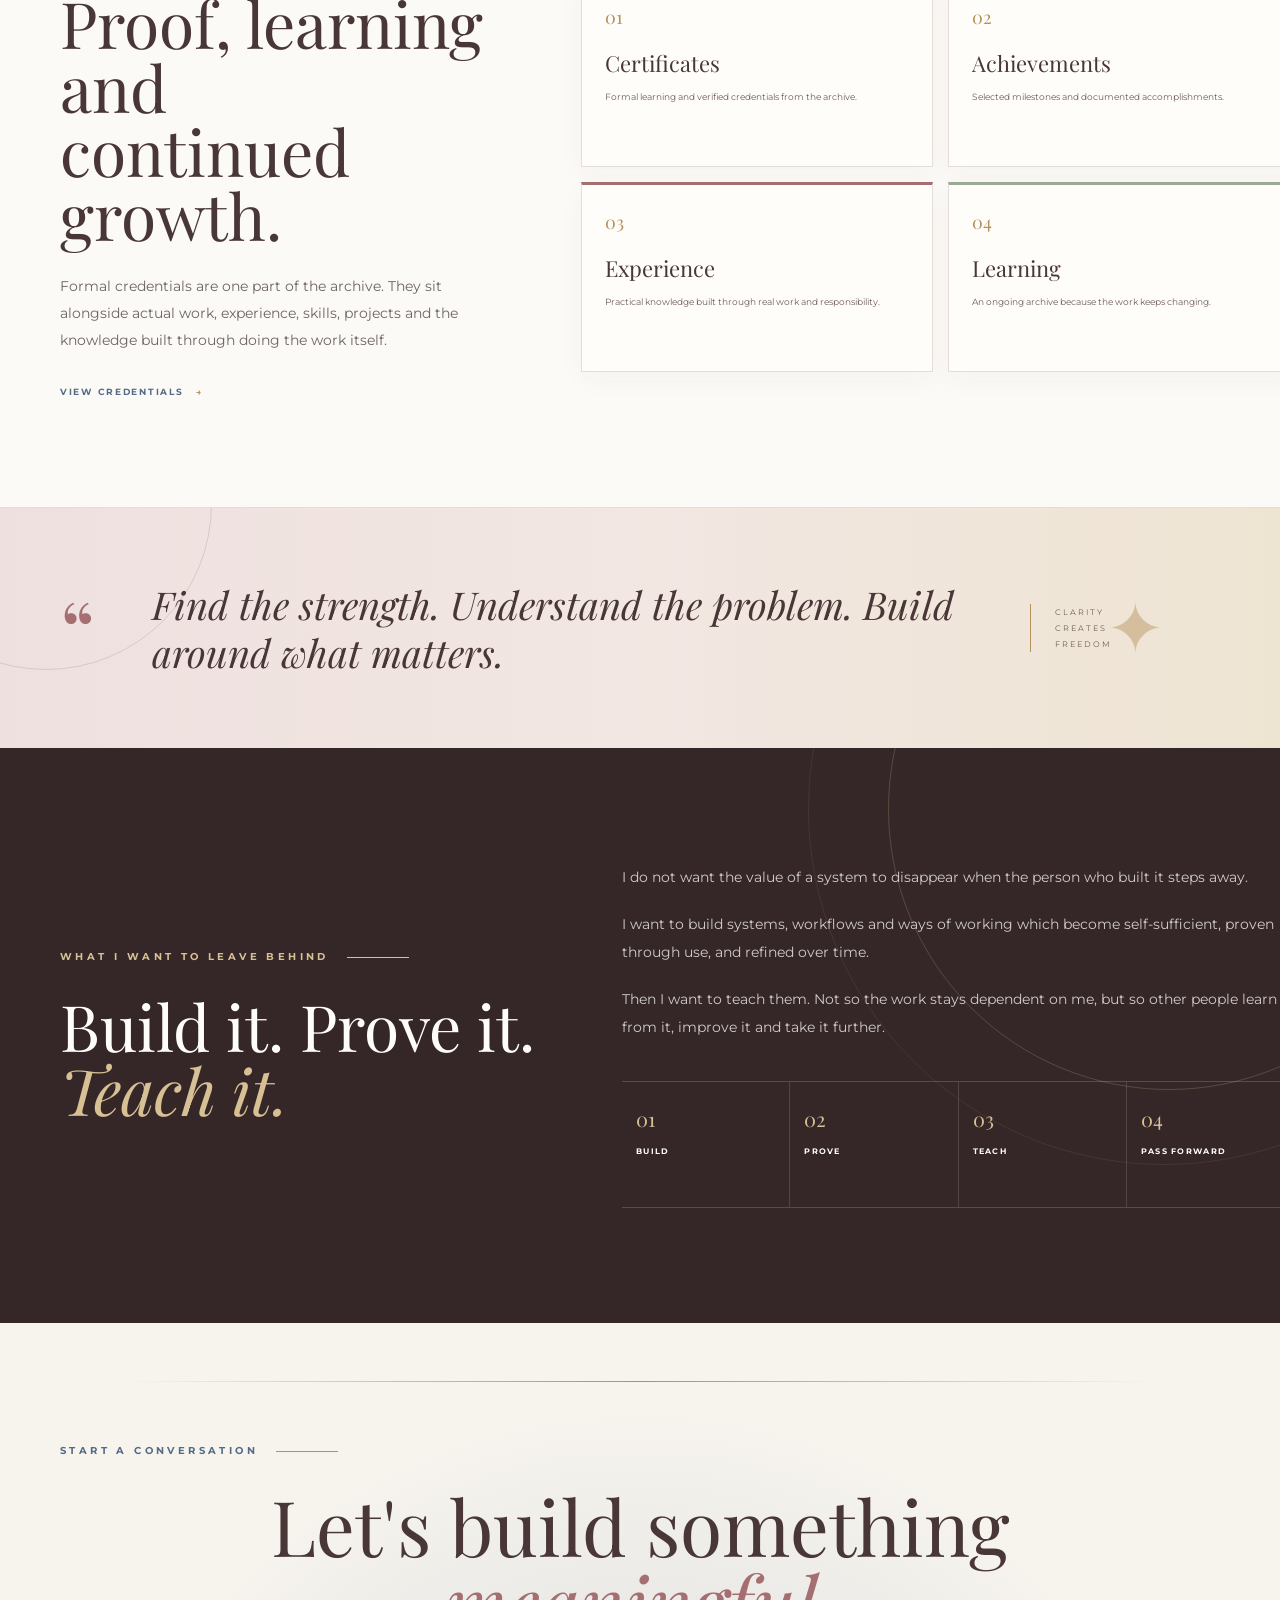
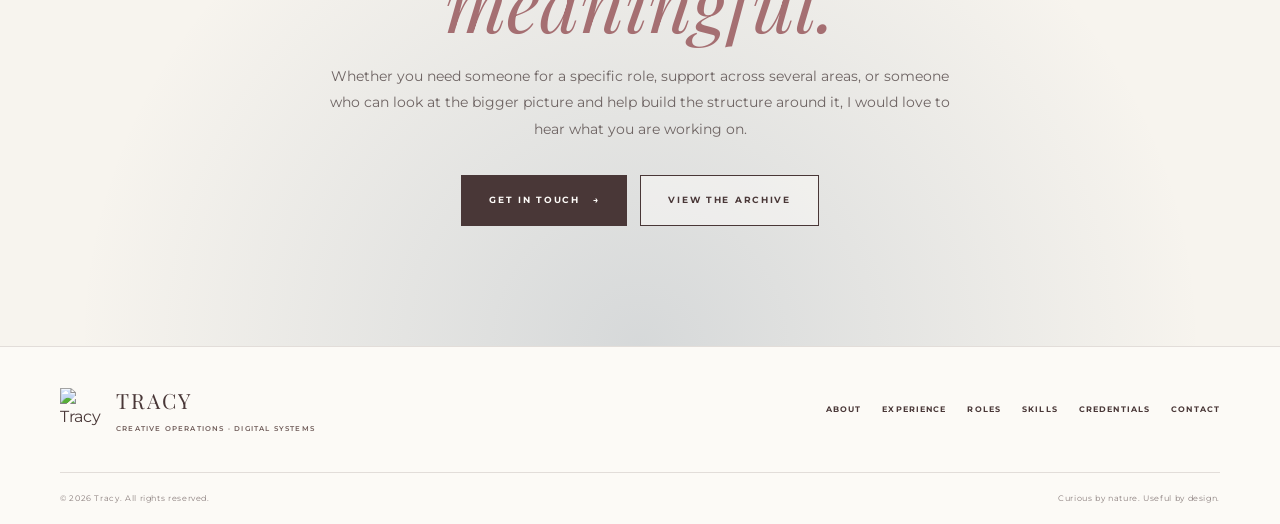
==== commit 9460957d: "Add files via upload" ====
--- a/index.html
+++ b/index.html
@@ -1,1191 +1,9062 @@
-<!DOCTYPE html>
-<html lang="en">
-
-<head>
-    <meta charset="UTF-8">
-    <meta name="viewport" content="width=device-width, initial-scale=1.0">
-
-    <title>Tracy Divina | Creative Operations & Digital Systems</title>
-
-    <style>
-
-        /* =========================================
-           TRACY DIVINA PORTFOLIO
-           SINGLE-FILE VERSION
-           ========================================= */
-
-        :root {
-            --cream: #F4EFE6;
-            --paper: #EAE1D2;
-            --ink: #211E1A;
-            --muted: #6F675D;
-            --oxblood: #651F27;
-            --forest: #26382D;
-            --walnut: #493629;
-            --brass: #A58A5B;
-            --line: rgba(33, 30, 26, 0.18);
-        }
-
-        * {
-            margin: 0;
-            padding: 0;
-            box-sizing: border-box;
-        }
-
-        html {
-            scroll-behavior: smooth;
-        }
-
-        body {
-            background: var(--cream);
-            color: var(--ink);
-            font-family: Arial, Helvetica, sans-serif;
-            line-height: 1.6;
-        }
-
-        a {
-            color: inherit;
-            text-decoration: none;
-        }
-
-        button {
-            font: inherit;
-        }
-
-        /* =========================================
-           NAVIGATION
-           ========================================= */
-
-        nav {
-            position: fixed;
-            top: 0;
-            left: 0;
-            width: 100%;
-            z-index: 1000;
-
-            display: flex;
-            justify-content: space-between;
-            align-items: center;
-
-            padding: 22px 5%;
-
-            background: rgba(244, 239, 230, 0.92);
-            backdrop-filter: blur(10px);
-
-            border-bottom: 1px solid var(--line);
-        }
-
-        .nav-logo {
-            font-family: Georgia, "Times New Roman", serif;
-            font-size: 20px;
-            letter-spacing: 0.12em;
-            font-weight: bold;
-        }
-
-        .nav-links {
-            display: flex;
-            gap: 30px;
-            list-style: none;
-        }
-
-        .nav-links a {
-            font-size: 11px;
-            letter-spacing: 0.15em;
-            text-transform: uppercase;
-        }
-
-        .nav-links a:hover {
-            color: var(--oxblood);
-        }
-
-        /* =========================================
-           GENERAL
-           ========================================= */
-
-        section {
-            padding: 120px 8%;
-        }
-
-        .eyebrow {
-            font-size: 11px;
-            letter-spacing: 0.22em;
-            text-transform: uppercase;
-            color: var(--oxblood);
-            margin-bottom: 25px;
-        }
-
-        .section-title {
-            font-family: Georgia, "Times New Roman", serif;
-            font-size: clamp(42px, 6vw, 82px);
-            font-weight: normal;
-            line-height: 0.98;
-            max-width: 900px;
-        }
-
-        .small-text {
-            font-size: 13px;
-            color: var(--muted);
-        }
-
-        /* =========================================
-           HERO
-           ========================================= */
-
-        .hero {
-            min-height: 100vh;
-
-            display: grid;
-            grid-template-columns: 1.1fr 0.9fr;
-            align-items: center;
-            gap: 70px;
-
-            padding-top: 150px;
-        }
-
-        .hero-name {
-            font-family: Georgia, "Times New Roman", serif;
-            font-size: clamp(70px, 12vw, 170px);
-            font-weight: normal;
-            line-height: 0.78;
-            letter-spacing: -0.055em;
-            margin-bottom: 45px;
-        }
-
-        .hero-subtitle {
-            font-family: Georgia, "Times New Roman", serif;
-            font-size: clamp(25px, 3vw, 42px);
-            line-height: 1.15;
-            max-width: 700px;
-            margin-bottom: 30px;
-        }
-
-        .hero-description {
-            max-width: 520px;
-            color: var(--muted);
-            font-size: 15px;
-            margin-bottom: 35px;
-        }
-
-        .button {
-            display: inline-block;
-            padding: 15px 24px;
-            border: 1px solid var(--ink);
-            font-size: 11px;
-            letter-spacing: 0.16em;
-            text-transform: uppercase;
-            transition: 0.3s ease;
-        }
-
-        .button:hover {
-            background: var(--oxblood);
-            color: var(--cream);
-            border-color: var(--oxblood);
-        }
-
-        .hero-art {
-            min-height: 560px;
-            background: var(--forest);
-
-            display: flex;
-            justify-content: center;
-            align-items: center;
-
-            position: relative;
-            overflow: hidden;
-        }
-
-        .hero-art::before {
-            content: "";
-            position: absolute;
-            width: 380px;
-            height: 380px;
-            border: 1px solid var(--brass);
-            border-radius: 50%;
-        }
-
-        .hero-art::after {
-            content: "✦";
-            position: absolute;
-            font-size: 80px;
-            color: var(--brass);
-        }
-
-        .hero-number {
-            position: absolute;
-            top: 25px;
-            right: 25px;
-            color: var(--cream);
-            font-size: 11px;
-            letter-spacing: 0.2em;
-        }
-
-        .hero-caption {
-            position: absolute;
-            bottom: 25px;
-            left: 25px;
-            color: var(--cream);
-            font-family: Georgia, "Times New Roman", serif;
-            font-size: 18px;
-        }
-
-        /* =========================================
-           INTRO
-           ========================================= */
-
-        .intro {
-            background: var(--ink);
-            color: var(--cream);
-        }
-
-        .intro-grid {
-            display: grid;
-            grid-template-columns: 0.7fr 1.3fr;
-            gap: 80px;
-            align-items: start;
-        }
-
-        .intro .eyebrow {
-            color: var(--brass);
-        }
-
-        .intro-text {
-            font-family: Georgia, "Times New Roman", serif;
-            font-size: clamp(30px, 4vw, 55px);
-            line-height: 1.15;
-            max-width: 900px;
-        }
-
-        /* =========================================
-           WORK
-           ========================================= */
-
-        .work-header {
-            display: flex;
-            justify-content: space-between;
-            align-items: end;
-            gap: 30px;
-            margin-bottom: 70px;
-        }
-
-        .project {
-            border-top: 1px solid var(--line);
-            padding: 35px 0 70px;
-
-            display: grid;
-            grid-template-columns: 80px 1fr 1fr;
-            gap: 40px;
-            align-items: start;
-        }
-
-        .project-number {
-            font-family: Georgia, "Times New Roman", serif;
-            font-size: 28px;
-            color: var(--oxblood);
-        }
-
-        .project h3 {
-            font-family: Georgia, "Times New Roman", serif;
-            font-size: clamp(30px, 4vw, 55px);
-            font-weight: normal;
-            line-height: 1;
-            margin-bottom: 18px;
-        }
-
-        .project-category {
-            font-size: 10px;
-            text-transform: uppercase;
-            letter-spacing: 0.18em;
-            color: var(--muted);
-        }
-
-        .project-description {
-            color: var(--muted);
-            font-size: 14px;
-            max-width: 500px;
-        }
-
-        .project-image {
-            margin-top: 35px;
-            min-height: 260px;
-
-            display: flex;
-            align-items: end;
-            padding: 25px;
-
-            background: var(--paper);
-            position: relative;
-            overflow: hidden;
-        }
-
-        .project:nth-child(2) .project-image {
-            background: var(--oxblood);
-            color: var(--cream);
-        }
-
-        .project:nth-child(3) .project-image {
-            background: var(--walnut);
-            color: var(--cream);
-        }
-
-        .project-image-label {
-            font-family: Georgia, "Times New Roman", serif;
-            font-size: 28px;
-            max-width: 250px;
-        }
-
-        /* =========================================
-           SERVICES
-           ========================================= */
-
-        .services {
-            background: var(--paper);
-        }
-
-        .services-grid {
-            margin-top: 70px;
-            display: grid;
-            grid-template-columns: repeat(2, 1fr);
-            border-top: 1px solid var(--line);
-        }
-
-        .service {
-            padding: 35px 25px 45px 0;
-            border-bottom: 1px solid var(--line);
-        }
-
-        .service:nth-child(even) {
-            padding-left: 40px;
-            border-left: 1px solid var(--line);
-        }
-
-        .service h3 {
-            font-family: Georgia, "Times New Roman", serif;
-            font-size: 32px;
-            font-weight: normal;
-            margin-bottom: 15px;
-        }
-
-        .service p {
-            color: var(--muted);
-            max-width: 430px;
-            font-size: 14px;
-        }
-
-        /* =========================================
-           EXPERIENCE
-           ========================================= */
-
-        .experience-grid {
-            display: grid;
-            grid-template-columns: 0.6fr 1.4fr;
-            gap: 80px;
-        }
-
-        .experience-list {
-            border-top: 1px solid var(--line);
-        }
-
-        .experience-item {
-            padding: 25px 0;
-            border-bottom: 1px solid var(--line);
-
-            display: flex;
-            justify-content: space-between;
-            gap: 30px;
-        }
-
-        .experience-item span:first-child {
-            font-family: Georgia, "Times New Roman", serif;
-            font-size: 22px;
-        }
-
-        .experience-item span:last-child {
-            color: var(--muted);
-            font-size: 12px;
-            text-transform: uppercase;
-            letter-spacing: 0.1em;
-        }
-
-        /* =========================================
-           SKILLS
-           ========================================= */
-
-        .skills {
-            background: var(--forest);
-            color: var(--cream);
-        }
-
-        .skills .eyebrow {
-            color: var(--brass);
-        }
-
-        .skills-grid {
-            margin-top: 60px;
-            display: flex;
-            flex-wrap: wrap;
-            gap: 12px;
-        }
-
-        .skill {
-            border: 1px solid rgba(244, 239, 230, 0.35);
-            padding: 13px 18px;
-
-            font-size: 11px;
-            letter-spacing: 0.12em;
-            text-transform: uppercase;
-        }
-
-        /* =========================================
-           ABOUT
-           ========================================= */
-
-        .about-grid {
-            display: grid;
-            grid-template-columns: 1fr 1fr;
-            gap: 80px;
-        }
-
-        .about-text {
-            font-family: Georgia, "Times New Roman", serif;
-            font-size: 28px;
-            line-height: 1.3;
-        }
-
-        .about-details {
-            color: var(--muted);
-            font-size: 14px;
-        }
-
-        .about-details p {
-            margin-bottom: 20px;
-        }
-
-        /* =========================================
-           CONTACT
-           ========================================= */
-
-        .contact {
-            background: var(--oxblood);
-            color: var(--cream);
-            min-height: 70vh;
-
-            display: flex;
-            flex-direction: column;
-            justify-content: center;
-        }
-
-        .contact .eyebrow {
-            color: var(--brass);
-        }
-
-        .contact-title {
-            font-family: Georgia, "Times New Roman", serif;
-            font-size: clamp(55px, 9vw, 125px);
-            font-weight: normal;
-            line-height: 0.9;
-            max-width: 1000px;
-            margin-bottom: 50px;
-        }
-
-        .contact .button {
-            border-color: var(--cream);
-        }
-
-        .contact .button:hover {
-            background: var(--cream);
-            color: var(--oxblood);
-        }
-
-        /* =========================================
-           FOOTER
-           ========================================= */
-
-        footer {
-            background: var(--ink);
-            color: var(--cream);
-
-            padding: 35px 5%;
-
-            display: flex;
-            justify-content: space-between;
-            gap: 30px;
-
-            font-size: 11px;
-            letter-spacing: 0.1em;
-            text-transform: uppercase;
-        }
-
-        /* =========================================
-           MOBILE
-           ========================================= */
-
-        @media (max-width: 800px) {
-
-            nav {
-                padding: 18px 5%;
-            }
-
-            .nav-links {
-                display: none;
-            }
-
-            section {
-                padding: 90px 6%;
-            }
-
-            .hero {
-                grid-template-columns: 1fr;
-                gap: 50px;
-                padding-top: 130px;
-            }
-
-            .hero-art {
-                min-height: 400px;
-            }
-
-            .intro-grid,
-            .experience-grid,
-            .about-grid {
-                grid-template-columns: 1fr;
-                gap: 40px;
-            }
-
-            .project {
-                grid-template-columns: 50px 1fr;
-                gap: 20px;
-            }
-
-            .project-description {
-                grid-column: 2;
-            }
-
-            .project-image {
-                grid-column: 2;
-            }
-
-            .services-grid {
-                grid-template-columns: 1fr;
-            }
-
-            .service:nth-child(even) {
-                padding-left: 0;
-                border-left: none;
-            }
-
-            footer {
-                flex-direction: column;
-            }
-        }
-
-    </style>
-</head>
-
-
-<body>
-
-    <!-- =========================================
-         NAVIGATION
-         ========================================= -->
-
-    <nav>
-
-        <a href="#top" class="nav-logo">
-            TD
-        </a>
-
-        <ul class="nav-links">
-
-            <li>
-                <a href="#work">Work</a>
-            </li>
-
-            <li>
-                <a href="#services">Services</a>
-            </li>
-
-            <li>
-                <a href="#about">About</a>
-            </li>
-
-            <li>
-                <a href="#contact">Contact</a>
-            </li>
-
-        </ul>
-
-    </nav>
-
-
-    <!-- =========================================
-         HERO
-         ========================================= -->
-
-    <main id="top">
-
-        <section class="hero">
-
-            <div>
-
-                <div class="eyebrow">
-                    Creative Operations · Digital Systems · Content
-                </div>
-
-                <h1 class="hero-name">
-                    TRACY<br>
-                
-                </h1>
-
-                <h2 class="hero-subtitle">
-                    I build the systems behind ambitious digital brands.
-                </h2>
-
-                <p class="hero-description">
-                    Creative operations, content production, digital organization,
-                    brand support, and systems thinking for businesses that are ready
-                    to operate with greater clarity.
-                </p>
-
-                <a href="#work" class="button">
-                    View Selected Work
-                </a>
-
-            </div>
-
-
-            <div class="hero-art">
-
-                <div class="hero-number">
-                    01 / PORTFOLIO
-                </div>
-
-                <div class="hero-caption">
-                    Creative Operations & Digital Systems
-                </div>
-
-            </div>
-
-        </section>
-
-
-        <!-- =========================================
-             INTRO
-             ========================================= -->
-
-        <section class="intro">
-
-            <div class="intro-grid">
-
-                <div>
-
-                    <div class="eyebrow">
-                        Philosophy
-                    </div>
-
-                </div>
-
-                <div>
-
-                    <p class="intro-text">
-                        Good creative work needs structure behind it.
-                        I work where content, operations, systems, and
-                        execution meet.
-                    </p>
-
-                </div>
-
-            </div>
-
-        </section>
-
-
-        <!-- =========================================
-             SELECTED WORK
-             ========================================= -->
-
-        <section id="work">
-
-            <div class="work-header">
-
-                <div>
-
-                    <div class="eyebrow">
-                        01 / Selected Work
-                    </div>
-
-                    <h2 class="section-title">
-                        Work with a system behind it.
-                    </h2>
-
-                </div>
-
-                <p class="small-text">
-                    Selected projects and operational work.
-                </p>
-
-            </div>
-
-
-            <!-- PROJECT 01 -->
-
-            <article class="project">
-
-                <div class="project-number">
-                    01
-                </div>
-
-                <div>
-
-                    <div class="project-category">
-                        Creative Operations
-                    </div>
-
-                    <h3>
-                        SAVAGE
-                    </h3>
-
-                </div>
-
-                <div>
-
-                    <p class="project-description">
-                        Creative and operational support across content production,
-                        social media workflows, campaign execution, digital
-                        organization, scheduling, automation, and ongoing brand
-                        operations.
-                    </p>
-
-                    <div class="project-image">
-
-                        <div class="project-image-label">
-                            Content becomes a system when every piece has a place.
-                        </div>
-
-                    </div>
-
-                </div>
-
-            </article>
-
-
-            <!-- PROJECT 02 -->
-
-            <article class="project">
-
-                <div class="project-number">
-                    02
-                </div>
-
-                <div>
-
-                    <div class="project-category">
-                        Entrepreneurship
-                    </div>
-
-                    <h3>
-                        DEVIANT
-                    </h3>
-
-                </div>
-
-                <div>
-
-                    <p class="project-description">
-                        Building an ecosystem around digital products, education,
-                        creative work, knowledge management, AI-assisted workflows,
-                        media, and long-term business ownership.
-                    </p>
-
-                    <div class="project-image">
-
-                        <div class="project-image-label">
-                            Building assets instead of collecting tasks.
-                        </div>
-
-                    </div>
-
-                </div>
-
-            </article>
-
-
-            <!-- PROJECT 03 -->
-
-            <article class="project">
-
-                <div class="project-number">
-                    03
-                </div>
-
-                <div>
-
-                    <div class="project-category">
-                        Systems & Organization
-                    </div>
-
-                    <h3>
-                        OPERATIONS
-                    </h3>
-
-                </div>
-
-                <div>
-
-                    <p class="project-description">
-                        Creating repeatable workflows, organizing information,
-                        documenting processes, coordinating production, and turning
-                        scattered responsibilities into structured systems.
-                    </p>
-
-                    <div class="project-image">
-
-                        <div class="project-image-label">
-                            Structure creates room for better work.
-                        </div>
-
-                    </div>
-
-                </div>
-
-            </article>
-
-        </section>
-
-
-        <!-- =========================================
-             SERVICES
-             ========================================= -->
-
-        <section id="services" class="services">
-
-            <div class="eyebrow">
-                02 / What I Do
-            </div>
-
-            <h2 class="section-title">
-                Creative work meets operations.
-            </h2>
-
-
-            <div class="services-grid">
-
-                <div class="service">
-
-                    <h3>
-                        Creative Operations
-                    </h3>
-
-                    <p>
-                        Coordinating creative production, organizing workflows,
-                        managing recurring tasks, and keeping projects moving.
-                    </p>
-
-                </div>
-
-
-                <div class="service">
-
-                    <h3>
-                        Content Production
-                    </h3>
-
-                    <p>
-                        Content preparation, graphic design, video editing,
-                        social media assets, captions, scheduling, and repurposing.
-                    </p>
-
-                </div>
-
-
-                <div class="service">
-
-                    <h3>
-                        Digital Systems
-                    </h3>
-
-                    <p>
-                        Building organized workflows, documentation, systems,
-                        templates, and processes designed for repeatable execution.
-                    </p>
-
-                </div>
-
-
-                <div class="service">
-
-                    <h3>
-                        Brand Support
-                    </h3>
-
-                    <p>
-                        Helping brands maintain consistency across content,
-                        organization, communication, and day-to-day operations.
-                    </p>
-
-                </div>
-
-
-                <div class="service">
-
-                    <h3>
-                        Research
-                    </h3>
-
-                    <p>
-                        Structured research, information gathering, competitor
-                        analysis, inspiration research, and knowledge organization.
-                    </p>
-
-                </div>
-
-
-                <div class="service">
-
-                    <h3>
-                        Executive Support
-                    </h3>
-
-                    <p>
-                        Remote administrative support, communication, organization,
-                        coordination, and operational assistance.
-                    </p>
-
-                </div>
-
-            </div>
-
-        </section>
-
-
-        <!-- =========================================
-             EXPERIENCE
-             ========================================= -->
-
-        <section>
-
-            <div class="experience-grid">
-
-                <div>
-
-                    <div class="eyebrow">
-                        03 / Experience
-                    </div>
-
-                    <h2 class="section-title">
-                        A multidisciplinary operator.
-                    </h2>
-
-                </div>
-
-
-                <div class="experience-list">
-
-                    <div class="experience-item">
-                        <span>Creative Operations</span>
-                        <span>Core</span>
-                    </div>
-
-                    <div class="experience-item">
-                        <span>Graphic Design</span>
-                        <span>Experience</span>
-                    </div>
-
-                    <div class="experience-item">
-                        <span>Video Editing</span>
-                        <span>Experience</span>
-                    </div>
-
-                    <div class="experience-item">
-                        <span>Social Media</span>
-                        <span>Experience</span>
-                    </div>
-
-                    <div class="experience-item">
-                        <span>Executive Assistance</span>
-                        <span>Experience</span>
-                    </div>
-
-                    <div class="experience-item">
-                        <span>Customer Support</span>
-                        <span>Experience</span>
-                    </div>
-
-                    <div class="experience-item">
-                        <span>Research & Writing</span>
-                        <span>Core</span>
-                    </div>
-
-                    <div class="experience-item">
-                        <span>Systems & Frameworks</span>
-                        <span>Core</span>
-                    </div>
-
-                </div>
-
-            </div>
-
-        </section>
-
-
-        <!-- =========================================
-             SKILLS
-             ========================================= -->
-
-        <section class="skills">
-
-            <div class="eyebrow">
-                04 / Toolkit
-            </div>
-
-            <h2 class="section-title">
-                Skills I bring to the table.
-            </h2>
-
-
-            <div class="skills-grid">
-
-                <span class="skill">Graphic Design</span>
-
-                <span class="skill">Video Editing</span>
-
-                <span class="skill">Social Media</span>
-
-                <span class="skill">Operations</span>
-
-                <span class="skill">Research</span>
-
-                <span class="skill">Writing</span>
-
-                <span class="skill">Brand Building</span>
-
-                <span class="skill">Planning</span>
-
-                <span class="skill">Organization</span>
-
-                <span class="skill">Framework Creation</span>
-
-                <span class="skill">Teaching</span>
-
-                <span class="skill">Content Production</span>
-
-                <span class="skill">Digital Organization</span>
-
-                <span class="skill">Remote Operations</span>
-
-            </div>
-
-        </section>
-
-
-        <!-- =========================================
-             ABOUT
-             ========================================= -->
-
-        <section id="about">
-
-            <div class="about-grid">
-
-                <div>
-
-                    <div class="eyebrow">
-                        05 / About Tracy
-                    </div>
-
-                    <h2 class="section-title">
-                        Think in systems.
-                    </h2>
-
-                </div>
-
-
-                <div>
-
-                    <p class="about-text">
-                        I am a multidisciplinary creative and operations
-                        professional with a strong interest in systems,
-                        business building, design, research, and continuous
-                        learning.
-                    </p>
-
-                    <br>
-
-                    <div class="about-details">
-
-                        <p>
-                            My approach starts with understanding how something
-                            works, then finding ways to make the process clearer,
-                            more organized, and easier to repeat.
-                        </p>
-
-                        <p>
-                            I enjoy working across creative and operational
-                            disciplines because strong execution often depends
-                            on both.
-                        </p>
-
-                        <p>
-                            My long-term direction is centered on building
-                            businesses, digital assets, educational resources,
-                            and systems designed to create lasting value.
-                        </p>
-
-                    </div>
-
-                </div>
-
-            </div>
-
-        </section>
-
-
-        <!-- =========================================
-             CONTACT
-             ========================================= -->
-
-        <section id="contact" class="contact">
-
-            <div class="eyebrow">
-                06 / Contact
-            </div>
-
-            <h2 class="contact-title">
-                Let's build something worth keeping.
-            </h2>
-
-            <p style="max-width: 550px; margin-bottom: 35px;">
-                For collaborations, creative operations, content systems,
-                digital projects, or professional opportunities.
-            </p>
-
-            <a href="#top" class="button">
-                Start a Conversation
-            </a>
-
-        </section>
-
-    </main>
-
-
-    <!-- =========================================
-         FOOTER
-         ========================================= -->
-
-    <footer>
-
-        <span>
-            Tracy Divina
-        </span>
-
-        <span>
-            Creative Operations · Digital Systems
-        </span>
-
-        <span>
-            © 2026
-        </span>
-
-    </footer>
-
-
-</body>
-
-</html>
+<!DOCTYPE html>
+<html lang="en">
+<head>
+
+    <meta charset="UTF-8">
+    <meta name="viewport" content="width=device-width, initial-scale=1.0">
+
+    <title>Tracy | Creative Operations · Digital Systems</title>
+
+    <meta
+        name="description"
+        content="Tracy's personal work archive across creative direction, content, social media, video editing, operations, digital systems and professional support."
+    >
+
+    <link rel="preconnect" href="https://fonts.googleapis.com">
+    <link rel="preconnect" href="https://fonts.gstatic.com" crossorigin>
+
+    <link
+        href="https://fonts.googleapis.com/css2?family=DM+Mono:wght@400;500&family=Montserrat:wght@400;500;600;700&family=Playfair+Display:ital,wght@0,400;0,500;0,600;0,700;1,400;1,500;1,600&display=swap"
+        rel="stylesheet"
+    >
+
+
+    <style>
+
+        /* =========================================================
+           MASTER INDEX
+           TRACY / PERSONAL WORK ARCHIVE
+
+           Visual language:
+           Editorial / archival / human / structured / layered
+
+           This file is intentionally self-contained so the
+           homepage can be refined quickly before styles are
+           distributed into the CSS folder.
+        ========================================================= */
+
+
+        /* =========================================================
+           ROOT
+        ========================================================= */
+
+        :root {
+
+            --paper: #f7f4ee;
+            --paper-light: #fcfaf6;
+            --paper-warm: #eee6dc;
+            --paper-deep: #e5d9ce;
+
+            --brown: #493737;
+            --brown-dark: #352728;
+            --brown-soft: #705d5a;
+
+            --blue: #536b87;
+            --blue-dark: #3f5877;
+            --blue-light: #dfe7ed;
+            --blue-pale: #edf1f3;
+
+            --pink: #a56f72;
+            --pink-dark: #8d5d62;
+            --pink-light: #eee0df;
+            --pink-pale: #f5eceb;
+
+            --taupe: #d7ccc2;
+            --taupe-light: #e9e1d9;
+
+            --gold: #b39158;
+            --gold-dark: #95733d;
+            --gold-light: #d8c095;
+            --gold-pale: #eee4d2;
+
+            --sage: #9ba995;
+            --sage-light: #e5ebe2;
+
+            --lavender: #aaa1b5;
+            --lavender-light: #ebe8ef;
+
+            --white: #fffdfa;
+
+            --line: rgba(73, 55, 55, 0.15);
+            --line-soft: rgba(73, 55, 55, 0.09);
+
+            --shadow-soft:
+                0 18px 45px rgba(73, 55, 55, 0.07);
+
+            --shadow-card:
+                0 12px 30px rgba(73, 55, 55, 0.08);
+        }
+
+
+        /* =========================================================
+           RESET
+        ========================================================= */
+
+        * {
+            margin: 0;
+            padding: 0;
+            box-sizing: border-box;
+        }
+
+
+        html {
+            scroll-behavior: smooth;
+            overflow-x: hidden;
+        }
+
+
+        body {
+            width: 100%;
+            overflow-x: hidden;
+
+            background: var(--paper);
+            color: var(--brown);
+
+            font-family: "Montserrat", sans-serif;
+            font-weight: 400;
+
+            line-height: 1.6;
+        }
+
+
+        body.menu-open {
+            overflow: hidden;
+        }
+
+
+        img {
+            max-width: 100%;
+            display: block;
+        }
+
+
+        a {
+            color: inherit;
+            text-decoration: none;
+        }
+
+
+        button {
+            font: inherit;
+        }
+
+
+        ::selection {
+            background: var(--pink-light);
+            color: var(--brown);
+        }
+
+
+        /* =========================================================
+           GLOBAL LAYOUT
+        ========================================================= */
+
+        .page {
+            width: 100%;
+            overflow: hidden;
+        }
+
+
+        .container {
+            width: calc(100% - 120px);
+            max-width: 1380px;
+            margin: 0 auto;
+        }
+
+
+        .serif {
+            font-family: "Playfair Display", serif;
+        }
+
+
+        .mono {
+            font-family: "DM Mono", monospace;
+        }
+
+
+        .eyebrow {
+            display: flex;
+            align-items: center;
+            gap: 18px;
+
+            color: var(--blue);
+
+            font-size: 10px;
+            font-weight: 700;
+
+            letter-spacing: 0.34em;
+            text-transform: uppercase;
+        }
+
+
+        .eyebrow::after {
+            content: "";
+
+            width: 62px;
+            height: 1px;
+
+            background: var(--gold);
+        }
+
+
+        .section-label {
+            color: var(--gold-dark);
+
+            font-size: 10px;
+            font-weight: 700;
+
+            letter-spacing: 0.28em;
+            text-transform: uppercase;
+        }
+
+
+        .section-number {
+            color: var(--gold);
+
+            font-family: "Playfair Display", serif;
+
+            font-size: 18px;
+        }
+
+
+        /* =========================================================
+           ARCHIVE BAR
+        ========================================================= */
+
+        .archive-bar {
+            min-height: 31px;
+
+            padding: 7px 48px;
+
+            display: flex;
+            align-items: center;
+            justify-content: space-between;
+
+            background: var(--brown-dark);
+            color: var(--white);
+
+            font-size: 9px;
+            font-weight: 600;
+
+            letter-spacing: 0.24em;
+            text-transform: uppercase;
+        }
+
+
+        .archive-bar-right {
+            color: var(--gold-light);
+            opacity: 0.9;
+        }
+
+
+        /* =========================================================
+           HEADER
+        ========================================================= */
+
+        header {
+            position: relative;
+            z-index: 100;
+
+            min-height: 98px;
+
+            background:
+                rgba(252, 250, 246, 0.97);
+
+            border-bottom: 1px solid var(--line);
+        }
+
+
+        .nav-wrap {
+            width: calc(100% - 120px);
+            max-width: 1440px;
+
+            min-height: 98px;
+
+            margin: 0 auto;
+
+            display: flex;
+            align-items: center;
+            justify-content: space-between;
+
+            gap: 45px;
+        }
+
+
+        .brand {
+            display: flex;
+            align-items: center;
+
+            gap: 16px;
+
+            flex-shrink: 0;
+        }
+
+
+        .brand img {
+            width: 52px;
+            height: 52px;
+
+            object-fit: contain;
+        }
+
+
+        .brand-copy {
+            display: flex;
+            flex-direction: column;
+
+            gap: 5px;
+        }
+
+
+        .brand-name {
+            font-family: "Playfair Display", serif;
+
+            font-size: 28px;
+            line-height: 1;
+
+            letter-spacing: 0.12em;
+        }
+
+
+        .brand-description {
+            color: var(--brown-soft);
+
+            font-size: 8px;
+            font-weight: 600;
+
+            letter-spacing: 0.22em;
+            text-transform: uppercase;
+        }
+
+
+        .main-nav {
+            display: flex;
+            align-items: center;
+
+            gap: 25px;
+        }
+
+
+        .main-nav a {
+            position: relative;
+
+            padding: 8px 0;
+
+            font-size: 9px;
+            font-weight: 700;
+
+            letter-spacing: 0.17em;
+            text-transform: uppercase;
+
+            transition:
+                color 0.25s ease;
+        }
+
+
+        .main-nav a::after {
+            content: "";
+
+            position: absolute;
+
+            left: 0;
+            bottom: 0;
+
+            width: 0;
+            height: 1px;
+
+            background: var(--gold);
+
+            transition: width 0.25s ease;
+        }
+
+
+        .main-nav a:hover {
+            color: var(--gold-dark);
+        }
+
+
+        .main-nav a:hover::after {
+            width: 100%;
+        }
+
+
+        .nav-divider {
+            width: 1px;
+            height: 25px;
+
+            margin-left: 4px;
+
+            background: var(--line);
+        }
+
+
+        /* MOBILE MENU BUTTON */
+
+        .menu-button {
+            display: none;
+
+            width: 44px;
+            height: 44px;
+
+            align-items: center;
+            justify-content: center;
+
+            border: 1px solid var(--line);
+
+            background: transparent;
+
+            cursor: pointer;
+        }
+
+
+        .menu-button span,
+        .menu-button span::before,
+        .menu-button span::after {
+            display: block;
+
+            width: 19px;
+            height: 1px;
+
+            background: var(--brown);
+
+            transition:
+                transform 0.25s ease,
+                opacity 0.25s ease;
+        }
+
+
+        .menu-button span {
+            position: relative;
+        }
+
+
+        .menu-button span::before,
+        .menu-button span::after {
+            content: "";
+
+            position: absolute;
+            left: 0;
+        }
+
+
+        .menu-button span::before {
+            top: -6px;
+        }
+
+
+        .menu-button span::after {
+            top: 6px;
+        }
+
+
+        .menu-button.active span {
+            background: transparent;
+        }
+
+
+        .menu-button.active span::before {
+            top: 0;
+            transform: rotate(45deg);
+        }
+
+
+        .menu-button.active span::after {
+            top: 0;
+            transform: rotate(-45deg);
+        }
+
+
+        /* =========================================================
+           MOBILE NAV
+        ========================================================= */
+
+        .mobile-nav {
+            position: fixed;
+
+            inset: 0;
+
+            z-index: 90;
+
+            padding: 125px 30px 40px;
+
+            display: flex;
+            flex-direction: column;
+
+            background:
+                linear-gradient(
+                    145deg,
+                    var(--paper-light),
+                    var(--paper-warm)
+                );
+
+            opacity: 0;
+            visibility: hidden;
+
+            transform: translateY(-12px);
+
+            transition:
+                opacity 0.3s ease,
+                visibility 0.3s ease,
+                transform 0.3s ease;
+        }
+
+
+        .mobile-nav.open {
+            opacity: 1;
+            visibility: visible;
+            transform: translateY(0);
+        }
+
+
+        .mobile-nav-label {
+            margin-bottom: 25px;
+
+            color: var(--gold-dark);
+
+            font-size: 9px;
+            font-weight: 700;
+
+            letter-spacing: 0.3em;
+            text-transform: uppercase;
+        }
+
+
+        .mobile-nav a {
+            padding: 17px 0;
+
+            border-bottom: 1px solid var(--line);
+
+            font-family: "Playfair Display", serif;
+
+            font-size: 28px;
+        }
+
+
+        /* =========================================================
+           ROLE NAVIGATION
+        ========================================================= */
+
+        .role-navigation {
+            position: relative;
+            z-index: 70;
+
+            background: var(--paper-light);
+
+            border-bottom: 1px solid var(--line);
+        }
+
+
+        .role-navigation-inner {
+            min-height: 72px;
+
+            display: flex;
+            align-items: center;
+
+            gap: 13px;
+
+            overflow-x: auto;
+
+            scrollbar-width: none;
+        }
+
+
+        .role-navigation-inner::-webkit-scrollbar {
+            display: none;
+        }
+
+
+        .role-nav-label {
+            flex-shrink: 0;
+
+            margin-right: 10px;
+
+            color: var(--gold-dark);
+
+            font-family: "Playfair Display", serif;
+
+            font-size: 17px;
+            font-style: italic;
+        }
+
+
+        .role-nav-link {
+            flex-shrink: 0;
+
+            min-height: 39px;
+
+            padding: 0 18px;
+
+            display: inline-flex;
+            align-items: center;
+            justify-content: center;
+
+            border: 1px solid var(--line);
+
+            background: var(--white);
+
+            font-size: 8px;
+            font-weight: 700;
+
+            letter-spacing: 0.11em;
+            text-transform: uppercase;
+
+            transition:
+                background 0.25s ease,
+                color 0.25s ease,
+                transform 0.25s ease;
+        }
+
+
+        .role-nav-link:hover {
+            transform: translateY(-2px);
+
+            background: var(--pink-pale);
+
+            border-color: var(--pink);
+        }
+
+
+        .role-nav-link:nth-of-type(2):hover {
+            background: var(--blue-pale);
+            border-color: var(--blue);
+        }
+
+
+        .role-nav-link:nth-of-type(3):hover {
+            background: var(--gold-pale);
+            border-color: var(--gold);
+        }
+
+
+        .role-nav-link:nth-of-type(5):hover {
+            background: var(--sage-light);
+        }
+
+
+        /* =========================================================
+           HERO
+        ========================================================= */
+
+        .hero {
+            position: relative;
+
+            min-height: 720px;
+
+            overflow: hidden;
+
+            background:
+                radial-gradient(
+                    ellipse at 75% 42%,
+                    rgba(255,255,255,0.98) 0%,
+                    rgba(255,255,255,0.58) 20%,
+                    transparent 48%
+                ),
+                linear-gradient(
+                    125deg,
+                    #f8f5ef 0%,
+                    #f3ece3 45%,
+                    #f7f3ec 100%
+                );
+        }
+
+
+        .hero::before {
+            content: "";
+
+            position: absolute;
+
+            inset: 0;
+
+            background:
+                linear-gradient(
+                    90deg,
+                    transparent 0%,
+                    rgba(179,145,88,0.035) 49%,
+                    transparent 100%
+                );
+
+            pointer-events: none;
+        }
+
+
+        .hero::after {
+            content: "";
+
+            position: absolute;
+
+            inset: 0;
+
+            background-image:
+                radial-gradient(
+                    rgba(73,55,55,0.07) 0.6px,
+                    transparent 0.6px
+                );
+
+            background-size: 8px 8px;
+
+            opacity: 0.12;
+
+            pointer-events: none;
+        }
+
+
+        .hero-ghost {
+            position: absolute;
+
+            right: -50px;
+            top: -80px;
+
+            font-family: "Playfair Display", serif;
+
+            font-size: clamp(190px, 26vw, 390px);
+
+            line-height: 1;
+
+            letter-spacing: -0.08em;
+
+            color: rgba(73,55,55,0.025);
+
+            pointer-events: none;
+            user-select: none;
+        }
+
+
+        .hero-inner {
+            position: relative;
+            z-index: 5;
+
+            width: calc(100% - 120px);
+            max-width: 1380px;
+
+            min-height: 720px;
+
+            margin: 0 auto;
+
+            display: grid;
+            grid-template-columns: 49% 51%;
+
+            align-items: center;
+        }
+
+
+        /* =========================================================
+           HERO COPY
+        ========================================================= */
+
+        .hero-copy {
+            position: relative;
+            z-index: 15;
+
+            padding: 72px 0 82px 12px;
+        }
+
+
+        .hero-kicker {
+            margin-bottom: 30px;
+        }
+
+
+        .hero-title {
+            max-width: 700px;
+
+            font-family: "Playfair Display", serif;
+
+            font-size: clamp(62px, 7vw, 100px);
+
+            font-weight: 400;
+
+            line-height: 0.93;
+
+            letter-spacing: -0.055em;
+        }
+
+
+        .hero-title span {
+            display: block;
+        }
+
+
+        .hero-title .blue {
+            color: var(--blue);
+        }
+
+
+        .hero-title .pink {
+            color: var(--pink);
+
+            font-style: italic;
+        }
+
+
+        .hero-intro {
+            max-width: 600px;
+
+            margin-top: 35px;
+
+            color: #6e6463;
+
+            font-size: 15px;
+
+            line-height: 1.95;
+        }
+
+
+        .hero-intro strong {
+            color: var(--brown);
+
+            font-weight: 600;
+        }
+
+
+        .hero-buttons {
+            display: flex;
+            flex-wrap: wrap;
+
+            gap: 13px;
+
+            margin-top: 35px;
+        }
+
+
+        /* =========================================================
+           BUTTONS
+        ========================================================= */
+
+        .btn {
+            min-height: 51px;
+
+            padding: 0 27px;
+
+            display: inline-flex;
+            align-items: center;
+            justify-content: center;
+
+            gap: 13px;
+
+            border: 1px solid var(--brown);
+
+            font-size: 9px;
+            font-weight: 700;
+
+            letter-spacing: 0.19em;
+            text-transform: uppercase;
+
+            transition:
+                transform 0.25s ease,
+                background 0.25s ease,
+                color 0.25s ease,
+                border-color 0.25s ease;
+        }
+
+
+        .btn:hover {
+            transform: translateY(-3px);
+        }
+
+
+        .btn-primary {
+            background: var(--brown);
+
+            color: var(--white);
+        }
+
+
+        .btn-primary:hover {
+            background: var(--blue-dark);
+
+            border-color: var(--blue-dark);
+        }
+
+
+        .btn-secondary {
+            background: rgba(255,253,250,0.45);
+
+            color: var(--brown);
+        }
+
+
+        .btn-secondary:hover {
+            background: var(--pink-light);
+
+            border-color: var(--pink);
+        }
+
+
+        .btn-light {
+            background: transparent;
+
+            color: var(--white);
+
+            border-color: rgba(255,255,255,0.55);
+        }
+
+
+        .btn-light:hover {
+            background: rgba(255,255,255,0.1);
+        }
+
+
+        /* =========================================================
+           HERO ART
+        ========================================================= */
+
+        .hero-art {
+            position: relative;
+
+            min-height: 720px;
+            height: 100%;
+        }
+
+
+        .hero-glow {
+            position: absolute;
+
+            width: 610px;
+            height: 610px;
+
+            left: 52%;
+            top: 50%;
+
+            transform: translate(-50%, -50%);
+
+            border-radius: 50%;
+
+            background:
+                radial-gradient(
+                    circle,
+                    rgba(255,255,255,0.98) 0%,
+                    rgba(255,249,241,0.55) 35%,
+                    transparent 70%
+                );
+
+            pointer-events: none;
+        }
+
+
+        /* =========================================================
+           MOVING BUTTERFLY
+        ========================================================= */
+
+        .butterfly-flight {
+            position: absolute;
+
+            left: 52%;
+            top: 49%;
+
+            width: 270px;
+            height: 270px;
+
+            z-index: 12;
+
+            offset-path:
+                path(
+                    "M -115 65
+                     C -95 -85, 65 -135, 145 -45
+                     C 205 25, 130 145, 10 110
+                     C -95 78, -150 -5, -115 65"
+                );
+
+            offset-distance: 0%;
+
+            offset-rotate: 0deg;
+
+            animation:
+                butterflyJourney 19s ease-in-out infinite;
+        }
+
+
+        .butterfly-svg {
+            width: 270px;
+            height: 270px;
+
+            overflow: visible;
+
+            filter:
+                drop-shadow(
+                    0 18px 25px
+                    rgba(73,55,55,0.1)
+                );
+
+            animation:
+                butterflyBreath 5.2s ease-in-out infinite;
+        }
+
+
+        .butterfly-wing {
+            fill: rgba(255,253,249,0.72);
+
+            stroke: rgba(179,145,88,0.78);
+
+            stroke-width: 1.1;
+
+            stroke-linejoin: round;
+        }
+
+
+        .butterfly-wing-inner {
+            fill: none;
+
+            stroke: rgba(179,145,88,0.4);
+
+            stroke-width: 0.8;
+
+            stroke-linecap: round;
+        }
+
+
+        .butterfly-wing-soft {
+            fill: rgba(239,225,211,0.24);
+
+            stroke: rgba(179,145,88,0.57);
+
+            stroke-width: 0.9;
+        }
+
+
+        .butterfly-body {
+            fill: var(--brown);
+        }
+
+
+        .butterfly-antenna {
+            fill: none;
+
+            stroke: rgba(73,55,55,0.68);
+
+            stroke-width: 0.9;
+
+            stroke-linecap: round;
+        }
+
+
+        .wing-left-group,
+        .wing-right-group {
+            transform-box: fill-box;
+            transform-origin: center;
+        }
+
+
+        .wing-left-group {
+            animation:
+                wingLeft 4.4s ease-in-out infinite;
+        }
+
+
+        .wing-right-group {
+            animation:
+                wingRight 4.4s ease-in-out infinite;
+        }
+
+
+        /* =========================================================
+           HERO SPARKS
+        ========================================================= */
+
+        .hero-star {
+            position: absolute;
+
+            width: 5px;
+            height: 5px;
+
+            border-radius: 50%;
+
+            background: var(--white);
+
+            box-shadow:
+                0 0 14px
+                rgba(179,145,88,0.8);
+
+            animation:
+                starPulse 4s ease-in-out infinite;
+        }
+
+
+        .hero-star::before,
+        .hero-star::after {
+            content: "";
+
+            position: absolute;
+
+            left: 50%;
+            top: 50%;
+
+            transform: translate(-50%, -50%);
+
+            background: var(--gold);
+        }
+
+
+        .hero-star::before {
+            width: 17px;
+            height: 1px;
+        }
+
+
+        .hero-star::after {
+            width: 1px;
+            height: 17px;
+        }
+
+
+        .star-one {
+            left: 25%;
+            top: 27%;
+        }
+
+
+        .star-two {
+            left: 77%;
+            top: 26%;
+
+            animation-delay: 1.2s;
+        }
+
+
+        .star-three {
+            left: 73%;
+            top: 75%;
+
+            animation-delay: 0.8s;
+        }
+
+
+        .star-four {
+            left: 38%;
+            top: 79%;
+
+            animation-delay: 2s;
+        }
+
+
+        /* =========================================================
+           HERO SIDE NOTES
+        ========================================================= */
+
+        .hero-note {
+            position: absolute;
+
+            right: 5%;
+            top: 28%;
+
+            width: 145px;
+
+            padding-left: 18px;
+
+            border-left: 1px solid var(--gold);
+
+            color: var(--brown-soft);
+
+            font-size: 8px;
+
+            line-height: 1.9;
+
+            letter-spacing: 0.25em;
+
+            text-transform: uppercase;
+        }
+
+
+        .hero-note.bottom {
+            right: 9%;
+            top: auto;
+            bottom: 16%;
+        }
+
+
+        .hero-note strong {
+            display: block;
+
+            color: var(--blue);
+
+            font-weight: 700;
+        }
+
+
+        /* =========================================================
+           HERO MINI INDEX
+        ========================================================= */
+
+        .hero-index {
+            position: absolute;
+
+            left: 4%;
+            bottom: 9%;
+
+            display: flex;
+            align-items: center;
+
+            gap: 11px;
+
+            color: var(--gold-dark);
+
+            font-size: 8px;
+            font-weight: 700;
+
+            letter-spacing: 0.22em;
+            text-transform: uppercase;
+        }
+
+
+        .hero-index-line {
+            width: 44px;
+            height: 1px;
+
+            background: var(--gold);
+        }
+
+
+        /* =========================================================
+           SECTION INTRO
+        ========================================================= */
+
+        .intro-section {
+            position: relative;
+
+            padding: 105px 0 110px;
+
+            background: var(--paper-light);
+
+            border-bottom: 1px solid var(--line);
+
+            overflow: hidden;
+        }
+
+
+        .intro-section::after {
+            content: "TRACY";
+
+            position: absolute;
+
+            right: -20px;
+            bottom: -75px;
+
+            font-family: "Playfair Display", serif;
+
+            font-size: 190px;
+
+            color: rgba(73,55,55,0.025);
+
+            pointer-events: none;
+        }
+
+
+        .intro-grid {
+            position: relative;
+            z-index: 2;
+
+            display: grid;
+
+            grid-template-columns: 44% 56%;
+
+            gap: 70px;
+        }
+
+
+        .intro-title {
+            max-width: 620px;
+
+            margin-top: 27px;
+
+            font-family: "Playfair Display", serif;
+
+            font-size: clamp(45px, 5vw, 70px);
+
+            font-weight: 400;
+
+            line-height: 1.02;
+
+            letter-spacing: -0.04em;
+        }
+
+
+        .intro-title em {
+            color: var(--pink);
+
+            font-style: italic;
+        }
+
+
+        .intro-copy {
+            align-self: end;
+
+            max-width: 680px;
+
+            color: #6e6463;
+
+            font-size: 15px;
+
+            line-height: 2;
+        }
+
+
+        .intro-copy p + p {
+            margin-top: 22px;
+        }
+
+
+        .intro-copy strong {
+            color: var(--brown);
+
+            font-weight: 600;
+        }
+
+
+        .intro-signature {
+            margin-top: 34px;
+
+            display: flex;
+            align-items: center;
+
+            gap: 15px;
+
+            color: var(--blue);
+
+            font-size: 9px;
+            font-weight: 700;
+
+            letter-spacing: 0.22em;
+
+            text-transform: uppercase;
+        }
+
+
+        .intro-signature span {
+            width: 50px;
+            height: 1px;
+
+            background: var(--gold);
+        }
+
+
+        /* =========================================================
+           CAREER THREAD
+        ========================================================= */
+
+        .career-thread {
+            position: relative;
+
+            padding: 92px 0 105px;
+
+            background:
+                linear-gradient(
+                    135deg,
+                    var(--paper-warm) 0%,
+                    var(--paper-light) 48%,
+                    var(--blue-pale) 100%
+                );
+
+            border-bottom: 1px solid var(--line);
+        }
+
+
+        .career-heading {
+            display: grid;
+
+            grid-template-columns: 42% 58%;
+
+            gap: 60px;
+
+            margin-bottom: 60px;
+        }
+
+
+        .career-title {
+            margin-top: 25px;
+
+            font-family: "Playfair Display", serif;
+
+            font-size: clamp(44px, 5vw, 70px);
+
+            line-height: 1;
+
+            font-weight: 400;
+        }
+
+
+        .career-description {
+            align-self: end;
+
+            max-width: 650px;
+
+            color: #6e6463;
+
+            font-size: 14px;
+
+            line-height: 1.95;
+        }
+
+
+        .thread-line {
+            position: relative;
+
+            padding: 38px 0;
+
+            border-top: 1px solid var(--line);
+            border-bottom: 1px solid var(--line);
+        }
+
+
+        .thread-line::before {
+            content: "";
+
+            position: absolute;
+
+            left: 0;
+            right: 0;
+            top: 50%;
+
+            height: 1px;
+
+            background:
+                linear-gradient(
+                    90deg,
+                    var(--gold),
+                    var(--pink),
+                    var(--blue),
+                    var(--gold)
+                );
+
+            opacity: 0.45;
+        }
+
+
+        .thread-items {
+            position: relative;
+            z-index: 2;
+
+            display: grid;
+
+            grid-template-columns:
+                repeat(7, 1fr);
+
+            gap: 10px;
+        }
+
+
+        .thread-item {
+            position: relative;
+
+            min-height: 155px;
+
+            padding: 22px 15px;
+
+            display: flex;
+            flex-direction: column;
+            justify-content: space-between;
+
+            background: rgba(255,253,250,0.78);
+
+            border: 1px solid var(--line);
+
+            box-shadow:
+                0 8px 25px rgba(73,55,55,0.035);
+
+            transition:
+                transform 0.25s ease,
+                box-shadow 0.25s ease;
+        }
+
+
+        .thread-item:hover {
+            transform: translateY(-6px);
+
+            box-shadow: var(--shadow-card);
+        }
+
+
+        .thread-item:nth-child(2) {
+            margin-top: 22px;
+        }
+
+
+        .thread-item:nth-child(3) {
+            margin-top: -12px;
+        }
+
+
+        .thread-item:nth-child(4) {
+            margin-top: 17px;
+        }
+
+
+        .thread-item:nth-child(5) {
+            margin-top: -8px;
+        }
+
+
+        .thread-item:nth-child(6) {
+            margin-top: 24px;
+        }
+
+
+        .thread-item:nth-child(7) {
+            margin-top: -4px;
+        }
+
+
+        .thread-item:nth-child(1) {
+            border-top: 3px solid var(--gold);
+        }
+
+
+        .thread-item:nth-child(2) {
+            border-top: 3px solid var(--pink);
+        }
+
+
+        .thread-item:nth-child(3) {
+            border-top: 3px solid var(--blue);
+        }
+
+
+        .thread-item:nth-child(4) {
+            border-top: 3px solid var(--sage);
+        }
+
+
+        .thread-item:nth-child(5) {
+            border-top: 3px solid var(--lavender);
+        }
+
+
+        .thread-item:nth-child(6) {
+            border-top: 3px solid var(--gold);
+        }
+
+
+        .thread-item:nth-child(7) {
+            border-top: 3px solid var(--brown);
+        }
+
+
+        .thread-number {
+            color: var(--gold-dark);
+
+            font-family: "Playfair Display", serif;
+
+            font-size: 18px;
+        }
+
+
+        .thread-item h3 {
+            font-size: 11px;
+
+            line-height: 1.5;
+
+            letter-spacing: 0.09em;
+
+            text-transform: uppercase;
+        }
+
+
+        .thread-item p {
+            color: var(--brown-soft);
+
+            font-size: 10px;
+
+            line-height: 1.65;
+        }
+
+
+        .thread-caption {
+            margin-top: 33px;
+
+            display: flex;
+            justify-content: space-between;
+
+            gap: 25px;
+
+            color: var(--brown-soft);
+
+            font-size: 9px;
+
+            letter-spacing: 0.16em;
+
+            text-transform: uppercase;
+        }
+
+
+        .thread-caption span:last-child {
+            color: var(--blue);
+        }
+
+
+        /* =========================================================
+           TEAM OF ONE
+           Organic editorial visual
+        ========================================================= */
+
+        .team-section {
+            position: relative;
+
+            padding: 118px 0 125px;
+
+            background: var(--paper-light);
+
+            overflow: hidden;
+        }
+
+
+        .team-grid {
+            display: grid;
+
+            grid-template-columns: 42% 58%;
+
+            gap: 78px;
+
+            align-items: center;
+        }
+
+
+        .team-title {
+            max-width: 610px;
+
+            margin-top: 28px;
+
+            font-family: "Playfair Display", serif;
+
+            font-size: clamp(48px, 5.3vw, 75px);
+
+            line-height: 0.98;
+
+            font-weight: 400;
+        }
+
+
+        .team-title .blue {
+            color: var(--blue);
+        }
+
+
+        .team-title em {
+            color: var(--pink);
+
+            font-style: italic;
+        }
+
+
+        .team-intro {
+            margin-top: 30px;
+
+            max-width: 570px;
+
+            color: #6e6463;
+
+            font-size: 14px;
+
+            line-height: 1.95;
+        }
+
+
+        .team-note {
+            margin-top: 30px;
+
+            display: flex;
+
+            align-items: center;
+
+            gap: 13px;
+
+            width: fit-content;
+
+            padding: 13px 17px;
+
+            color: var(--gold-dark);
+
+            background: rgba(238,224,223,.52);
+
+            border-left: 2px solid var(--gold);
+
+            font-family: "Playfair Display", serif;
+
+            font-size: 14px;
+
+            font-style: italic;
+
+            transform: rotate(-1deg);
+        }
+
+
+        /* =========================================================
+           ORGANIC TEAM DIAGRAM
+        ========================================================= */
+
+        .team-diagram {
+            position: relative;
+
+            min-height: 545px;
+
+            overflow: hidden;
+
+            background:
+                radial-gradient(
+                    circle at 52% 48%,
+                    rgba(255,255,255,.9),
+                    transparent 31%
+                ),
+                linear-gradient(
+                    137deg,
+                    #f0ece8,
+                    #f8f5f0 52%,
+                    #eee7e2
+                );
+
+            border: 1px solid var(--line);
+
+            isolation: isolate;
+        }
+
+
+        .team-diagram::before {
+            content: "";
+
+            position: absolute;
+
+            inset: 17px;
+
+            border:
+                1px solid
+                rgba(73,55,55,.09);
+
+            border-radius:
+                2px 19px 4px 13px;
+
+            transform:
+                rotate(.5deg);
+
+            pointer-events:
+                none;
+        }
+
+
+        .team-diagram::after {
+            content: "";
+
+            position: absolute;
+
+            width: 170px;
+            height: 170px;
+
+            right: -55px;
+            bottom: -65px;
+
+            border:
+                1px solid
+                rgba(165,111,114,.17);
+
+            border-radius:
+                50%;
+
+            pointer-events:
+                none;
+        }
+
+
+        .diagram-orbit {
+            position: absolute;
+
+            left: 50%;
+            top: 50%;
+
+            width: 330px;
+            height: 300px;
+
+            transform:
+                translate(-50%,-50%)
+                rotate(-9deg);
+
+            border:
+                1px solid
+                rgba(179,145,88,.31);
+
+            border-radius:
+                47% 53% 49% 51%;
+
+            animation:
+                organicDrift
+                18s
+                ease-in-out
+                infinite;
+        }
+
+
+        .diagram-orbit.two {
+            width: 430px;
+            height: 385px;
+
+            border-color:
+                rgba(83,107,135,.15);
+
+            transform:
+                translate(-50%,-50%)
+                rotate(12deg);
+
+            animation:
+                organicDriftReverse
+                24s
+                ease-in-out
+                infinite;
+        }
+
+
+        @keyframes organicDrift {
+
+            0%,
+            100% {
+                transform:
+                    translate(-50%,-50%)
+                    rotate(-9deg)
+                    scale(1);
+            }
+
+            50% {
+                transform:
+                    translate(-50%,-50%)
+                    rotate(4deg)
+                    scale(1.025);
+            }
+        }
+
+
+        @keyframes organicDriftReverse {
+
+            0%,
+            100% {
+                transform:
+                    translate(-50%,-50%)
+                    rotate(12deg)
+                    scale(1);
+            }
+
+            50% {
+                transform:
+                    translate(-50%,-50%)
+                    rotate(-3deg)
+                    scale(.985);
+            }
+        }
+
+
+        .diagram-center {
+            position: absolute;
+
+            left: 50%;
+            top: 50%;
+
+            width: 175px;
+            height: 175px;
+
+            transform:
+                translate(-50%,-50%);
+
+            display: flex;
+            flex-direction: column;
+            align-items: center;
+            justify-content: center;
+
+            text-align: center;
+
+            background:
+                rgba(255,253,250,.95);
+
+            border:
+                1px solid var(--gold);
+
+            border-radius:
+                48% 52% 50% 46%;
+
+            box-shadow:
+                0 19px 42px
+                rgba(73,55,55,.09);
+
+            z-index:
+                6;
+
+            animation:
+                centerFloat
+                7s
+                ease-in-out
+                infinite;
+        }
+
+
+        .diagram-center::before {
+            content: "";
+
+            position: absolute;
+
+            inset: 9px;
+
+            border:
+                1px solid
+                rgba(179,145,88,.20);
+
+            border-radius:
+                51% 47% 53% 49%;
+        }
+
+
+        @keyframes centerFloat {
+
+            0%,
+            100% {
+                transform:
+                    translate(-50%,-50%)
+                    rotate(-1deg);
+            }
+
+            50% {
+                transform:
+                    translate(-50%,-53%)
+                    rotate(1deg);
+            }
+        }
+
+
+        .diagram-center span {
+            position: relative;
+
+            color:
+                var(--gold-dark);
+
+            font-family:
+                "Playfair Display",
+                serif;
+
+            font-size:
+                13px;
+        }
+
+
+        .diagram-center strong {
+            position: relative;
+
+            margin-top:
+                5px;
+
+            font-family:
+                "Playfair Display",
+                serif;
+
+            font-size:
+                28px;
+
+            font-weight:
+                400;
+        }
+
+
+        .diagram-center small {
+            position: relative;
+
+            max-width:
+                120px;
+
+            margin-top:
+                9px;
+
+            color:
+                var(--brown-soft);
+
+            font-size:
+                6px;
+
+            line-height:
+                1.65;
+
+            letter-spacing:
+                .14em;
+
+            text-transform:
+                uppercase;
+        }
+
+
+        .diagram-node {
+            position: absolute;
+
+            width: 155px;
+
+            padding: 17px 16px;
+
+            background:
+                rgba(255,253,250,.91);
+
+            border:
+                1px solid var(--line);
+
+            box-shadow:
+                0 9px 22px
+                rgba(73,55,55,.055);
+
+            z-index:
+                8;
+
+            transition:
+                transform .45s
+                cubic-bezier(.22,.61,.36,1),
+                box-shadow .35s ease;
+        }
+
+
+        .diagram-node:hover {
+            z-index: 12;
+
+            box-shadow:
+                0 18px 34px
+                rgba(73,55,55,.11);
+        }
+
+
+        .diagram-node strong {
+            display:
+                block;
+
+            font-size:
+                9px;
+
+            letter-spacing:
+                .12em;
+
+            text-transform:
+                uppercase;
+        }
+
+
+        .diagram-node span {
+            display:
+                block;
+
+            margin-top:
+                7px;
+
+            color:
+                var(--brown-soft);
+
+            font-size:
+                8px;
+
+            line-height:
+                1.65;
+        }
+
+
+        .diagram-node:nth-of-type(3) {
+            left:
+                5%;
+
+            top:
+                10%;
+
+            border-left:
+                3px solid var(--gold);
+
+            transform:
+                rotate(-4deg);
+
+            animation:
+                looseNodeOne
+                8s
+                ease-in-out
+                infinite;
+        }
+
+
+        .diagram-node:nth-of-type(4) {
+            right:
+                5%;
+
+            top:
+                14%;
+
+            border-left:
+                3px solid var(--blue);
+
+            transform:
+                rotate(3deg);
+
+            animation:
+                looseNodeTwo
+                9s
+                ease-in-out
+                infinite;
+        }
+
+
+        .diagram-node:nth-of-type(5) {
+            left:
+                7%;
+
+            bottom:
+                10%;
+
+            border-left:
+                3px solid var(--pink);
+
+            transform:
+                rotate(3deg);
+
+            animation:
+                looseNodeThree
+                8.5s
+                ease-in-out
+                infinite;
+        }
+
+
+        .diagram-node:nth-of-type(6) {
+            right:
+                6%;
+
+            bottom:
+                8%;
+
+            border-left:
+                3px solid var(--sage);
+
+            transform:
+                rotate(-3deg);
+
+            animation:
+                looseNodeFour
+                9.5s
+                ease-in-out
+                infinite;
+        }
+
+
+        @keyframes looseNodeOne {
+
+            0%,
+            100% {
+                transform:
+                    translateY(0)
+                    rotate(-4deg);
+            }
+
+            50% {
+                transform:
+                    translateY(-8px)
+                    rotate(-1deg);
+            }
+        }
+
+
+        @keyframes looseNodeTwo {
+
+            0%,
+            100% {
+                transform:
+                    translateY(0)
+                    rotate(3deg);
+            }
+
+            50% {
+                transform:
+                    translateY(7px)
+                    rotate(5deg);
+            }
+        }
+
+
+        @keyframes looseNodeThree {
+
+            0%,
+            100% {
+                transform:
+                    translateY(0)
+                    rotate(3deg);
+            }
+
+            50% {
+                transform:
+                    translateY(8px)
+                    rotate(1deg);
+            }
+        }
+
+
+        @keyframes looseNodeFour {
+
+            0%,
+            100% {
+                transform:
+                    translateY(0)
+                    rotate(-3deg);
+            }
+
+            50% {
+                transform:
+                    translateY(-7px)
+                    rotate(-5deg);
+            }
+        }
+
+
+        .team-caption {
+            position:
+                absolute;
+
+            left:
+                50%;
+
+            bottom:
+                17px;
+
+            transform:
+                translateX(-50%);
+
+            z-index:
+                9;
+
+            color:
+                var(--gold-dark);
+
+            font-family:
+                var(--mono);
+
+            font-size:
+                6px;
+
+            letter-spacing:
+                .13em;
+
+            text-transform:
+                uppercase;
+
+            white-space:
+                nowrap;
+        }
+
+
+        /* =========================================================
+           APPROACH
+        ========================================================= */
+
+        .approach-section {
+            display: grid;
+
+            grid-template-columns: 38% 62%;
+
+            background: var(--paper);
+        }
+
+
+        .approach-visual {
+            position: relative;
+
+            min-height: 590px;
+
+            overflow: hidden;
+
+            background:
+                linear-gradient(
+                    145deg,
+                    #d8cec4 0%,
+                    #c6b6aa 45%,
+                    #b8aaa1 100%
+                );
+        }
+
+
+        .approach-visual::before {
+            content: "";
+
+            position: absolute;
+
+            inset: 0;
+
+            background:
+                radial-gradient(
+                    ellipse at 50% 20%,
+                    rgba(255,255,255,0.78),
+                    transparent 42%
+                );
+        }
+
+
+        .approach-visual::after {
+            content: "";
+
+            position: absolute;
+
+            inset: 0;
+
+            background-image:
+                radial-gradient(
+                    rgba(73,55,55,0.08) 0.6px,
+                    transparent 0.6px
+                );
+
+            background-size: 7px 7px;
+
+            opacity: 0.12;
+        }
+
+
+        .visual-label {
+            position: absolute;
+
+            left: 40px;
+            top: 40px;
+
+            color: rgba(73,55,55,0.65);
+
+            font-size: 8px;
+            font-weight: 700;
+
+            letter-spacing: 0.25em;
+
+            text-transform: uppercase;
+        }
+
+
+        .visual-circle {
+            position: absolute;
+
+            left: 50%;
+            top: 45%;
+
+            width: 310px;
+            height: 310px;
+
+            transform: translate(-50%, -50%);
+
+            border:
+                1px solid
+                rgba(73,55,55,0.2);
+
+            border-radius: 50%;
+        }
+
+
+        .visual-circle::before {
+            content: "";
+
+            position: absolute;
+
+            inset: 28px;
+
+            border:
+                1px solid
+                rgba(179,145,88,0.5);
+
+            border-radius: 50%;
+        }
+
+
+        .visual-circle::after {
+            content: "✦";
+
+            position: absolute;
+
+            left: 50%;
+            top: 50%;
+
+            transform: translate(-50%, -50%);
+
+            color: var(--gold);
+
+            font-size: 30px;
+        }
+
+
+        .approach-card {
+            position: absolute;
+
+            left: 50%;
+            bottom: 55px;
+
+            width: 290px;
+
+            transform:
+                translateX(-50%)
+                rotate(-3deg);
+
+            padding: 27px;
+
+            background: rgba(255,253,250,0.9);
+
+            border: 1px solid rgba(73,55,55,0.18);
+
+            box-shadow:
+                0 20px 45px rgba(73,55,55,0.12);
+        }
+
+
+        .approach-card span {
+            color: var(--gold-dark);
+
+            font-family: "Playfair Display", serif;
+
+            font-size: 18px;
+        }
+
+
+        .approach-card h3 {
+            margin-top: 15px;
+
+            font-family: "Playfair Display", serif;
+
+            font-size: 27px;
+
+            font-weight: 400;
+
+            line-height: 1.1;
+        }
+
+
+        .approach-card p {
+            margin-top: 12px;
+
+            color: var(--brown-soft);
+
+            font-size: 9px;
+
+            line-height: 1.7;
+        }
+
+
+        .approach-content {
+            padding: 105px 10%;
+
+            display: flex;
+            flex-direction: column;
+            justify-content: center;
+        }
+
+
+        .approach-title {
+            max-width: 720px;
+
+            margin-top: 28px;
+
+            font-family: "Playfair Display", serif;
+
+            font-size: clamp(48px, 5vw, 72px);
+
+            line-height: 0.98;
+
+            font-weight: 400;
+        }
+
+
+        .approach-title .blue {
+            color: var(--blue);
+        }
+
+
+        .approach-copy {
+            max-width: 680px;
+
+            margin-top: 30px;
+
+            color: #6d6363;
+
+            font-size: 14px;
+
+            line-height: 2;
+        }
+
+
+        .approach-copy strong {
+            color: var(--brown);
+        }
+
+
+        .approach-principles {
+            margin-top: 42px;
+
+            display: grid;
+
+            grid-template-columns: repeat(3, 1fr);
+
+            border-top: 1px solid var(--line);
+            border-bottom: 1px solid var(--line);
+        }
+
+
+        .principle {
+            min-height: 130px;
+
+            padding: 22px 17px;
+
+            border-right: 1px solid var(--line);
+        }
+
+
+        .principle:last-child {
+            border-right: 0;
+        }
+
+
+        .principle-number {
+            color: var(--gold);
+
+            font-family: "Playfair Display", serif;
+
+            font-size: 18px;
+        }
+
+
+        .principle h3 {
+            margin-top: 12px;
+
+            font-size: 10px;
+
+            letter-spacing: 0.12em;
+
+            text-transform: uppercase;
+        }
+
+
+        .principle p {
+            margin-top: 7px;
+
+            color: var(--brown-soft);
+
+            font-size: 9px;
+
+            line-height: 1.65;
+        }
+
+
+        .text-link {
+            width: fit-content;
+
+            margin-top: 30px;
+
+            display: inline-flex;
+            align-items: center;
+
+            gap: 13px;
+
+            color: var(--blue);
+
+            font-size: 9px;
+            font-weight: 700;
+
+            letter-spacing: 0.19em;
+
+            text-transform: uppercase;
+        }
+
+
+        .text-link span {
+            color: var(--gold);
+
+            transition:
+                transform 0.25s ease;
+        }
+
+
+        .text-link:hover span {
+            transform: translateX(6px);
+        }
+
+
+        /* =========================================================
+           ROLE INDEX
+        ========================================================= */
+
+        .roles-section {
+            position: relative;
+
+            padding: 105px 0 115px;
+
+            background: var(--paper-light);
+
+            border-top: 1px solid var(--line);
+            border-bottom: 1px solid var(--line);
+        }
+
+
+        .roles-heading {
+            display: grid;
+
+            grid-template-columns: 42% 58%;
+
+            gap: 50px;
+
+            align-items: end;
+
+            margin-bottom: 52px;
+        }
+
+
+        .roles-title {
+            margin-top: 27px;
+
+            font-family: "Playfair Display", serif;
+
+            font-size: clamp(47px, 5vw, 72px);
+
+            line-height: 1;
+
+            font-weight: 400;
+        }
+
+
+        .roles-description {
+            max-width: 650px;
+
+            color: #6e6463;
+
+            font-size: 14px;
+
+            line-height: 1.95;
+        }
+
+
+        .roles-grid {
+            display: grid;
+
+            grid-template-columns:
+                repeat(3, 1fr);
+
+            gap: 18px;
+        }
+
+
+        .role-card {
+            position: relative;
+
+            min-height: 310px;
+
+            padding: 24px;
+
+            overflow: hidden;
+
+            border: 1px solid var(--line);
+
+            background: var(--white);
+
+            transition:
+                transform 0.3s ease,
+                box-shadow 0.3s ease;
+        }
+
+
+        .role-card:hover {
+            transform: translateY(-7px);
+
+            box-shadow: var(--shadow-card);
+        }
+
+
+        .role-card::before {
+            content: "";
+
+            position: absolute;
+
+            width: 130px;
+            height: 130px;
+
+            right: -50px;
+            bottom: -55px;
+
+            border-radius: 50%;
+
+            background: var(--gold-pale);
+
+            opacity: 0.7;
+        }
+
+
+        .role-card:nth-child(2)::before {
+            background: var(--blue-light);
+        }
+
+
+        .role-card:nth-child(3)::before {
+            background: var(--pink-light);
+        }
+
+
+        .role-card:nth-child(4)::before {
+            background: var(--sage-light);
+        }
+
+
+        .role-card:nth-child(5)::before {
+            background: var(--lavender-light);
+        }
+
+
+        .role-card:nth-child(6)::before {
+            background: var(--gold-pale);
+        }
+
+
+        .role-card-top {
+            position: relative;
+            z-index: 2;
+
+            display: flex;
+            align-items: center;
+            justify-content: space-between;
+        }
+
+
+        .role-number {
+            color: var(--gold);
+
+            font-family: "Playfair Display", serif;
+
+            font-size: 22px;
+        }
+
+
+        .role-index-name {
+            color: var(--brown-soft);
+
+            font-family: "DM Mono", monospace;
+
+            font-size: 8px;
+
+            letter-spacing: 0.08em;
+        }
+
+
+        .role-icon {
+            position: relative;
+            z-index: 2;
+
+            width: 76px;
+            height: 76px;
+
+            margin-top: 22px;
+
+            display: flex;
+            align-items: center;
+            justify-content: center;
+
+            border:
+                1px solid
+                rgba(73,55,55,0.15);
+
+            border-radius: 50%;
+
+            background: rgba(255,253,250,0.68);
+        }
+
+
+        .role-icon svg {
+            width: 55px;
+            height: 55px;
+
+            fill: none;
+
+            stroke: var(--brown-soft);
+
+            stroke-width: 1.05;
+
+            stroke-linecap: round;
+            stroke-linejoin: round;
+        }
+
+
+        .role-card h3 {
+            position: relative;
+            z-index: 2;
+
+            max-width: 300px;
+
+            margin-top: 19px;
+
+            font-family: "Playfair Display", serif;
+
+            font-size: 27px;
+
+            line-height: 1.05;
+
+            font-weight: 400;
+        }
+
+
+        .role-card p {
+            position: relative;
+            z-index: 2;
+
+            max-width: 310px;
+
+            margin-top: 13px;
+
+            color: var(--brown-soft);
+
+            font-size: 10px;
+
+            line-height: 1.75;
+        }
+
+
+        .role-card-footer {
+            position: absolute;
+
+            left: 24px;
+            right: 24px;
+            bottom: 21px;
+
+            display: flex;
+            align-items: center;
+            justify-content: space-between;
+
+            z-index: 2;
+        }
+
+
+        .role-card-link {
+            color: var(--blue);
+
+            font-size: 8px;
+            font-weight: 700;
+
+            letter-spacing: 0.18em;
+
+            text-transform: uppercase;
+        }
+
+
+        .role-card-arrow {
+            color: var(--gold);
+
+            font-size: 18px;
+
+            transition:
+                transform 0.25s ease;
+        }
+
+
+        .role-card:hover .role-card-arrow {
+            transform: translateX(6px);
+        }
+
+
+        /* =========================================================
+           DIFFERENTIATOR
+        ========================================================= */
+
+        .difference-section {
+            position: relative;
+
+            padding: 105px 0;
+
+            background:
+                linear-gradient(
+                    120deg,
+                    var(--blue-dark) 0%,
+                    #496483 43%,
+                    #536b87 100%
+                );
+
+            color: var(--white);
+
+            overflow: hidden;
+        }
+
+
+        .difference-section::before {
+            content: "";
+
+            position: absolute;
+
+            width: 550px;
+            height: 550px;
+
+            right: -200px;
+            top: -230px;
+
+            border:
+                1px solid
+                rgba(216,192,149,0.3);
+
+            border-radius: 50%;
+        }
+
+
+        .difference-section::after {
+            content: "";
+
+            position: absolute;
+
+            width: 390px;
+            height: 390px;
+
+            right: -120px;
+            top: -145px;
+
+            border:
+                1px solid
+                rgba(255,255,255,0.13);
+
+            border-radius: 50%;
+        }
+
+
+        .difference-grid {
+            position: relative;
+            z-index: 2;
+
+            display: grid;
+
+            grid-template-columns: 45% 55%;
+
+            gap: 75px;
+
+            align-items: center;
+        }
+
+
+        .difference-title {
+            max-width: 590px;
+
+            margin-top: 28px;
+
+            font-family: "Playfair Display", serif;
+
+            font-size: clamp(47px, 5vw, 73px);
+
+            font-weight: 400;
+
+            line-height: 1;
+        }
+
+
+        .difference-title em {
+            color: var(--gold-light);
+
+            font-style: italic;
+        }
+
+
+        .difference-copy {
+            max-width: 700px;
+
+            color: rgba(255,253,250,0.78);
+
+            font-size: 14px;
+
+            line-height: 2;
+        }
+
+
+        .difference-copy + .difference-copy {
+            margin-top: 19px;
+        }
+
+
+        .difference-cards {
+            display: grid;
+
+            grid-template-columns:
+                repeat(2, 1fr);
+
+            gap: 13px;
+        }
+
+
+        .difference-card {
+            min-height: 170px;
+
+            padding: 22px;
+
+            background: rgba(255,255,255,0.07);
+
+            border:
+                1px solid
+                rgba(255,255,255,0.18);
+
+            transition:
+                background 0.25s ease,
+                transform 0.25s ease;
+        }
+
+
+        .difference-card:hover {
+            background: rgba(255,255,255,0.11);
+
+            transform: translateY(-4px);
+        }
+
+
+        .difference-card:nth-child(2) {
+            margin-top: 23px;
+        }
+
+
+        .difference-card:nth-child(3) {
+            margin-top: -12px;
+        }
+
+
+        .difference-card:nth-child(4) {
+            margin-top: 15px;
+        }
+
+
+        .difference-card-number {
+            color: var(--gold-light);
+
+            font-family: "Playfair Display", serif;
+
+            font-size: 18px;
+        }
+
+
+        .difference-card h3 {
+            margin-top: 17px;
+
+            font-family: "Playfair Display", serif;
+
+            font-size: 22px;
+
+            font-weight: 400;
+        }
+
+
+        .difference-card p {
+            margin-top: 8px;
+
+            color: rgba(255,253,250,0.68);
+
+            font-size: 9px;
+
+            line-height: 1.7;
+        }
+
+
+        .difference-section .eyebrow {
+            color: var(--gold-light);
+        }
+
+
+        .difference-section .eyebrow::after {
+            background: var(--gold-light);
+        }
+
+
+        /* =========================================================
+           SELECTED WORK
+        ========================================================= */
+
+        .work-section {
+            padding: 110px 0 120px;
+
+            background:
+                linear-gradient(
+                    135deg,
+                    var(--paper-light),
+                    var(--paper-warm)
+                );
+
+            border-bottom: 1px solid var(--line);
+        }
+
+
+        .work-heading {
+            display: grid;
+
+            grid-template-columns: 45% 55%;
+
+            gap: 55px;
+
+            margin-bottom: 52px;
+        }
+
+
+        .work-title {
+            margin-top: 28px;
+
+            font-family: "Playfair Display", serif;
+
+            font-size: clamp(47px, 5vw, 72px);
+
+            font-weight: 400;
+
+            line-height: 1;
+        }
+
+
+        .work-title .pink {
+            color: var(--pink);
+
+            font-style: italic;
+        }
+
+
+        .work-description {
+            align-self: end;
+
+            max-width: 650px;
+
+            color: #6e6463;
+
+            font-size: 14px;
+
+            line-height: 1.95;
+        }
+
+
+        .work-archive {
+            display: grid;
+
+            grid-template-columns:
+                1.15fr 0.85fr 1fr;
+
+            gap: 17px;
+        }
+
+
+        .work-panel {
+            position: relative;
+
+            min-height: 410px;
+
+            overflow: hidden;
+
+            border: 1px solid var(--line);
+
+            background: var(--white);
+
+            transition:
+                transform 0.3s ease,
+                box-shadow 0.3s ease;
+        }
+
+
+        .work-panel:hover {
+            transform: translateY(-6px);
+
+            box-shadow: var(--shadow-card);
+        }
+
+
+        .work-panel-visual {
+            position: relative;
+
+            height: 315px;
+
+            display: flex;
+            align-items: center;
+            justify-content: center;
+
+            overflow: hidden;
+        }
+
+
+        .work-panel:nth-child(1)
+        .work-panel-visual {
+            background:
+                linear-gradient(
+                    145deg,
+                    #dfd1c4,
+                    #eee4da
+                );
+        }
+
+
+        .work-panel:nth-child(2)
+        .work-panel-visual {
+            background:
+                linear-gradient(
+                    145deg,
+                    #dce5eb,
+                    #edf1f2
+                );
+        }
+
+
+        .work-panel:nth-child(3)
+        .work-panel-visual {
+            background:
+                linear-gradient(
+                    145deg,
+                    #eadbdb,
+                    #f3e9e5
+                );
+        }
+
+
+        .work-panel-number {
+            position: absolute;
+
+            left: 18px;
+            top: 18px;
+
+            color: rgba(73,55,55,0.55);
+
+            font-family: "Playfair Display", serif;
+
+            font-size: 17px;
+        }
+
+
+        .work-abstract {
+            width: 68%;
+            height: 70%;
+        }
+
+
+        .work-abstract svg {
+            width: 100%;
+            height: 100%;
+
+            fill: none;
+
+            stroke: rgba(73,55,55,0.55);
+
+            stroke-width: 1;
+        }
+
+
+        .work-meta {
+            min-height: 95px;
+
+            padding: 18px 21px;
+
+            display: flex;
+            align-items: center;
+            justify-content: space-between;
+
+            gap: 20px;
+        }
+
+
+        .work-meta h3 {
+            font-size: 10px;
+
+            line-height: 1.5;
+
+            letter-spacing: 0.13em;
+
+            text-transform: uppercase;
+        }
+
+
+        .work-meta p {
+            margin-top: 5px;
+
+            color: var(--brown-soft);
+
+            font-size: 9px;
+        }
+
+
+        .work-arrow {
+            color: var(--gold);
+
+            font-size: 18px;
+        }
+
+
+        .work-bottom {
+            margin-top: 37px;
+
+            display: flex;
+            align-items: center;
+            justify-content: space-between;
+
+            gap: 25px;
+        }
+
+
+        .work-bottom-note {
+            color: var(--brown-soft);
+
+            font-size: 9px;
+
+            letter-spacing: 0.16em;
+
+            text-transform: uppercase;
+        }
+
+
+        /* =========================================================
+           SKILL SNAPSHOT
+        ========================================================= */
+
+        .skill-section {
+            padding: 105px 0;
+
+            background: var(--paper-light);
+
+            border-bottom: 1px solid var(--line);
+        }
+
+
+        .skill-grid {
+            display: grid;
+
+            grid-template-columns: 40% 60%;
+
+            gap: 70px;
+        }
+
+
+        .skill-title {
+            margin-top: 27px;
+
+            font-family: "Playfair Display", serif;
+
+            font-size: clamp(47px, 5vw, 72px);
+
+            font-weight: 400;
+
+            line-height: 1;
+        }
+
+
+        .skill-title .blue {
+            color: var(--blue);
+        }
+
+
+        .skill-copy {
+            max-width: 550px;
+
+            margin-top: 27px;
+
+            color: #6e6463;
+
+            font-size: 14px;
+
+            line-height: 1.95;
+        }
+
+
+        .skill-list {
+            display: grid;
+
+            grid-template-columns:
+                repeat(2, 1fr);
+
+            gap: 12px;
+        }
+
+
+        .skill-item {
+            position: relative;
+
+            min-height: 125px;
+
+            padding: 20px;
+
+            background: var(--white);
+
+            border: 1px solid var(--line);
+
+            transition:
+                transform 0.25s ease,
+                border-color 0.25s ease;
+        }
+
+
+        .skill-item:hover {
+            transform: translateY(-4px);
+
+            border-color: var(--gold);
+        }
+
+
+        .skill-item:nth-child(1) {
+            background: var(--gold-pale);
+        }
+
+
+        .skill-item:nth-child(2) {
+            background: var(--blue-pale);
+        }
+
+
+        .skill-item:nth-child(3) {
+            background: var(--pink-pale);
+        }
+
+
+        .skill-item:nth-child(4) {
+            background: var(--sage-light);
+        }
+
+
+        .skill-item:nth-child(5) {
+            background: var(--lavender-light);
+        }
+
+
+        .skill-item:nth-child(6) {
+            background: var(--taupe-light);
+        }
+
+
+        .skill-item span {
+            color: var(--gold-dark);
+
+            font-family: "DM Mono", monospace;
+
+            font-size: 8px;
+        }
+
+
+        .skill-item h3 {
+            margin-top: 10px;
+
+            font-family: "Playfair Display", serif;
+
+            font-size: 23px;
+
+            font-weight: 400;
+        }
+
+
+        .skill-item p {
+            margin-top: 5px;
+
+            color: var(--brown-soft);
+
+            font-size: 9px;
+
+            line-height: 1.65;
+        }
+
+
+        .skill-link {
+            margin-top: 30px;
+        }
+
+
+        /* =========================================================
+           EXPERIENCE SNAPSHOT
+        ========================================================= */
+
+        .experience-section {
+            padding: 110px 0;
+
+            background:
+                linear-gradient(
+                    110deg,
+                    var(--paper-warm),
+                    var(--paper-light)
+                );
+
+            border-bottom: 1px solid var(--line);
+        }
+
+
+        .experience-heading {
+            display: grid;
+
+            grid-template-columns: 45% 55%;
+
+            gap: 55px;
+
+            margin-bottom: 52px;
+        }
+
+
+        .experience-title {
+            margin-top: 28px;
+
+            font-family: "Playfair Display", serif;
+
+            font-size: clamp(47px, 5vw, 72px);
+
+            line-height: 1;
+
+            font-weight: 400;
+        }
+
+
+        .experience-copy {
+            align-self: end;
+
+            max-width: 650px;
+
+            color: #6e6463;
+
+            font-size: 14px;
+
+            line-height: 1.95;
+        }
+
+
+        .experience-list {
+            border-top: 1px solid var(--line);
+        }
+
+
+        .experience-row {
+            min-height: 120px;
+
+            padding: 22px 0;
+
+            display: grid;
+
+            grid-template-columns: 100px 1fr 250px;
+
+            gap: 30px;
+
+            align-items: center;
+
+            border-bottom: 1px solid var(--line);
+
+            transition:
+                background 0.25s ease,
+                padding 0.25s ease;
+        }
+
+
+        .experience-row:hover {
+            padding-left: 15px;
+            padding-right: 15px;
+
+            background: rgba(255,253,250,0.7);
+        }
+
+
+        .experience-number {
+            color: var(--gold);
+
+            font-family: "Playfair Display", serif;
+
+            font-size: 18px;
+        }
+
+
+        .experience-row h3 {
+            font-family: "Playfair Display", serif;
+
+            font-size: 25px;
+
+            font-weight: 400;
+        }
+
+
+        .experience-row p {
+            margin-top: 4px;
+
+            color: var(--brown-soft);
+
+            font-size: 10px;
+        }
+
+
+        .experience-tag {
+            justify-self: end;
+
+            padding: 9px 12px;
+
+            border: 1px solid var(--line);
+
+            color: var(--blue);
+
+            font-size: 8px;
+            font-weight: 700;
+
+            letter-spacing: 0.14em;
+
+            text-transform: uppercase;
+        }
+
+
+        /* =========================================================
+           CREDENTIALS
+        ========================================================= */
+
+        .credentials-section {
+            padding: 105px 0;
+
+            background: var(--paper-light);
+
+            border-bottom: 1px solid var(--line);
+        }
+
+
+        .credentials-grid {
+            display: grid;
+
+            grid-template-columns: 38% 62%;
+
+            gap: 80px;
+
+            align-items: center;
+        }
+
+
+        .credentials-title {
+            margin-top: 28px;
+
+            font-family: "Playfair Display", serif;
+
+            font-size: clamp(47px, 5vw, 70px);
+
+            line-height: 1;
+
+            font-weight: 400;
+        }
+
+
+        .credentials-copy {
+            max-width: 530px;
+
+            margin-top: 26px;
+
+            color: #6e6463;
+
+            font-size: 14px;
+
+            line-height: 1.95;
+        }
+
+
+        .credential-cards {
+            display: grid;
+
+            grid-template-columns:
+                repeat(2, 1fr);
+
+            gap: 15px;
+        }
+
+
+        .credential-card {
+            min-height: 190px;
+
+            padding: 23px;
+
+            border: 1px solid var(--line);
+
+            background: var(--white);
+
+            box-shadow:
+                0 8px 25px rgba(73,55,55,0.035);
+        }
+
+
+        .credential-card:nth-child(1) {
+            border-top: 3px solid var(--gold);
+        }
+
+
+        .credential-card:nth-child(2) {
+            border-top: 3px solid var(--blue);
+        }
+
+
+        .credential-card:nth-child(3) {
+            border-top: 3px solid var(--pink);
+        }
+
+
+        .credential-card:nth-child(4) {
+            border-top: 3px solid var(--sage);
+        }
+
+
+        .credential-card-number {
+            color: var(--gold);
+
+            font-family: "Playfair Display", serif;
+
+            font-size: 18px;
+        }
+
+
+        .credential-card h3 {
+            margin-top: 14px;
+
+            font-family: "Playfair Display", serif;
+
+            font-size: 22px;
+
+            font-weight: 400;
+        }
+
+
+        .credential-card p {
+            margin-top: 8px;
+
+            color: var(--brown-soft);
+
+            font-size: 9px;
+
+            line-height: 1.7;
+        }
+
+
+        /* =========================================================
+           STATEMENT
+        ========================================================= */
+
+        .statement-section {
+            position: relative;
+
+            padding: 72px 0;
+
+            background:
+                linear-gradient(
+                    90deg,
+                    var(--pink-light),
+                    #f2e7e2,
+                    var(--gold-pale)
+                );
+
+            overflow: hidden;
+        }
+
+
+        .statement-section::before {
+            content: "";
+
+            position: absolute;
+
+            left: -120px;
+            top: -170px;
+
+            width: 330px;
+            height: 330px;
+
+            border: 1px solid rgba(165,111,114,0.24);
+
+            border-radius: 50%;
+        }
+
+
+        .statement-section::after {
+            content: "✦";
+
+            position: absolute;
+
+            right: 9%;
+            top: 50%;
+
+            transform: translateY(-50%);
+
+            color: rgba(179,145,88,0.45);
+
+            font-size: 70px;
+        }
+
+
+        .statement-inner {
+            position: relative;
+            z-index: 2;
+
+            display: grid;
+
+            grid-template-columns: 65px 1fr 190px;
+
+            align-items: center;
+
+            gap: 27px;
+        }
+
+
+        .quote-mark {
+            color: var(--pink);
+
+            font-family: "Playfair Display", serif;
+
+            font-size: 85px;
+
+            line-height: 0.7;
+        }
+
+
+        .statement-text {
+            max-width: 900px;
+
+            font-family: "Playfair Display", serif;
+
+            font-size: clamp(28px, 3vw, 43px);
+
+            font-style: italic;
+
+            line-height: 1.25;
+        }
+
+
+        .statement-note {
+            padding-left: 24px;
+
+            border-left: 1px solid var(--gold);
+
+            color: var(--brown-soft);
+
+            font-size: 8px;
+
+            line-height: 2;
+
+            letter-spacing: 0.26em;
+
+            text-transform: uppercase;
+        }
+
+
+        /* =========================================================
+           LEGACY
+        ========================================================= */
+
+        .legacy-section {
+            position: relative;
+
+            padding: 115px 0;
+
+            background: var(--brown-dark);
+
+            color: var(--white);
+
+            overflow: hidden;
+        }
+
+
+        .legacy-section::before {
+            content: "";
+
+            position: absolute;
+
+            right: -170px;
+            top: -220px;
+
+            width: 560px;
+            height: 560px;
+
+            border:
+                1px solid
+                rgba(216,192,149,0.22);
+
+            border-radius: 50%;
+        }
+
+
+        .legacy-section::after {
+            content: "";
+
+            position: absolute;
+
+            right: -240px;
+            top: -295px;
+
+            width: 710px;
+            height: 710px;
+
+            border:
+                1px solid
+                rgba(216,192,149,0.09);
+
+            border-radius: 50%;
+        }
+
+
+        .legacy-grid {
+            position: relative;
+            z-index: 2;
+
+            display: grid;
+
+            grid-template-columns: 42% 58%;
+
+            gap: 75px;
+
+            align-items: center;
+        }
+
+
+        .legacy-title {
+            max-width: 600px;
+
+            margin-top: 29px;
+
+            font-family: "Playfair Display", serif;
+
+            font-size: clamp(48px, 5vw, 75px);
+
+            font-weight: 400;
+
+            line-height: 1;
+        }
+
+
+        .legacy-title em {
+            color: var(--gold-light);
+
+            font-style: italic;
+        }
+
+
+        .legacy-copy {
+            max-width: 690px;
+
+            color: rgba(255,253,250,0.77);
+
+            font-size: 14px;
+
+            line-height: 2;
+        }
+
+
+        .legacy-copy + .legacy-copy {
+            margin-top: 19px;
+        }
+
+
+        .legacy-steps {
+            margin-top: 40px;
+
+            display: grid;
+
+            grid-template-columns:
+                repeat(4, 1fr);
+
+            border-top:
+                1px solid
+                rgba(255,255,255,0.17);
+
+            border-bottom:
+                1px solid
+                rgba(255,255,255,0.17);
+        }
+
+
+        .legacy-step {
+            min-height: 125px;
+
+            padding: 21px 14px;
+
+            border-right:
+                1px solid
+                rgba(255,255,255,0.14);
+        }
+
+
+        .legacy-step:last-child {
+            border-right: 0;
+        }
+
+
+        .legacy-step span {
+            display: block;
+
+            color: var(--gold-light);
+
+            font-family: "Playfair Display", serif;
+
+            font-size: 20px;
+        }
+
+
+        .legacy-step strong {
+            display: block;
+
+            margin-top: 10px;
+
+            font-size: 8px;
+
+            letter-spacing: 0.16em;
+
+            text-transform: uppercase;
+        }
+
+
+        .legacy-section .eyebrow {
+            color: var(--gold-light);
+        }
+
+
+        .legacy-section .eyebrow::after {
+            background: var(--gold-light);
+        }
+
+
+        /* =========================================================
+           CONTACT CTA
+        ========================================================= */
+
+        .contact-section {
+            position: relative;
+
+            padding: 120px 0;
+
+            text-align: center;
+
+            background:
+                radial-gradient(
+                    ellipse at 50% 100%,
+                    rgba(83,107,135,0.2),
+                    transparent 62%
+                ),
+                var(--paper);
+        }
+
+
+        .contact-section::before {
+            content: "";
+
+            position: absolute;
+
+            left: 10%;
+            right: 10%;
+            top: 58px;
+
+            height: 1px;
+
+            background:
+                linear-gradient(
+                    90deg,
+                    transparent,
+                    var(--gold),
+                    transparent
+                );
+        }
+
+
+        .contact-title {
+            position: relative;
+            z-index: 2;
+
+            max-width: 900px;
+
+            margin: 29px auto 0;
+
+            font-family: "Playfair Display", serif;
+
+            font-size: clamp(50px, 6vw, 82px);
+
+            line-height: 0.98;
+
+            font-weight: 400;
+        }
+
+
+        .contact-title em {
+            color: var(--pink);
+
+            font-style: italic;
+        }
+
+
+        .contact-copy {
+            position: relative;
+            z-index: 2;
+
+            max-width: 620px;
+
+            margin: 24px auto 0;
+
+            color: #6e6463;
+
+            font-size: 14px;
+
+            line-height: 1.9;
+        }
+
+
+        .contact-buttons {
+            position: relative;
+            z-index: 2;
+
+            margin-top: 32px;
+
+            display: flex;
+            align-items: center;
+            justify-content: center;
+
+            gap: 13px;
+
+            flex-wrap: wrap;
+        }
+
+
+        /* =========================================================
+           FOOTER
+        ========================================================= */
+
+        footer {
+            background: var(--paper-light);
+
+            border-top: 1px solid var(--line);
+        }
+
+
+        .footer-main {
+            min-height: 125px;
+
+            display: flex;
+
+            align-items: center;
+            justify-content: space-between;
+
+            gap: 35px;
+        }
+
+
+        .footer-brand {
+            display: flex;
+            align-items: center;
+
+            gap: 14px;
+        }
+
+
+        .footer-brand img {
+            width: 42px;
+            height: 42px;
+
+            object-fit: contain;
+        }
+
+
+        .footer-name {
+            font-family: "Playfair Display", serif;
+
+            font-size: 21px;
+
+            letter-spacing: 0.1em;
+        }
+
+
+        .footer-tagline {
+            margin-top: 5px;
+
+            color: var(--brown-soft);
+
+            font-size: 7px;
+            font-weight: 600;
+
+            letter-spacing: 0.17em;
+
+            text-transform: uppercase;
+        }
+
+
+        .footer-links {
+            display: flex;
+            align-items: center;
+
+            gap: 21px;
+
+            flex-wrap: wrap;
+        }
+
+
+        .footer-links a {
+            font-size: 8px;
+            font-weight: 700;
+
+            letter-spacing: 0.14em;
+
+            text-transform: uppercase;
+
+            transition:
+                color 0.2s ease;
+        }
+
+
+        .footer-links a:hover {
+            color: var(--gold-dark);
+        }
+
+
+        .footer-bottom {
+            min-height: 52px;
+
+            display: flex;
+            align-items: center;
+            justify-content: space-between;
+
+            gap: 25px;
+
+            border-top: 1px solid var(--line);
+
+            color: #8a7e7d;
+
+            font-size: 8px;
+
+            letter-spacing: 0.08em;
+        }
+
+
+        /* =========================================================
+           ANIMATIONS
+        ========================================================= */
+
+        @keyframes butterflyJourney {
+
+            0% {
+                offset-distance: 0%;
+                transform: rotate(-5deg);
+            }
+
+            18% {
+                offset-distance: 18%;
+                transform: rotate(3deg);
+            }
+
+            37% {
+                offset-distance: 37%;
+                transform: rotate(8deg);
+            }
+
+            56% {
+                offset-distance: 56%;
+                transform: rotate(-2deg);
+            }
+
+            75% {
+                offset-distance: 75%;
+                transform: rotate(-7deg);
+            }
+
+            100% {
+                offset-distance: 100%;
+                transform: rotate(-5deg);
+            }
+        }
+
+
+        @keyframes butterflyBreath {
+
+            0%,
+            100% {
+                transform:
+                    translateY(0)
+                    scale(1);
+            }
+
+            50% {
+                transform:
+                    translateY(-6px)
+                    scale(1.015);
+            }
+        }
+
+
+        @keyframes wingLeft {
+
+            0%,
+            100% {
+                transform:
+                    rotateY(0deg)
+                    rotateZ(0deg);
+            }
+
+            50% {
+                transform:
+                    rotateY(25deg)
+                    rotateZ(-2deg);
+            }
+        }
+
+
+        @keyframes wingRight {
+
+            0%,
+            100% {
+                transform:
+                    rotateY(0deg)
+                    rotateZ(0deg);
+            }
+
+            50% {
+                transform:
+                    rotateY(-25deg)
+                    rotateZ(2deg);
+            }
+        }
+
+
+        @keyframes starPulse {
+
+            0%,
+            100% {
+                opacity: 0.25;
+                transform: scale(0.7);
+            }
+
+            50% {
+                opacity: 0.95;
+                transform: scale(1);
+            }
+        }
+
+
+        /* =========================================================
+           LARGE TABLET
+        ========================================================= */
+
+        @media (max-width: 1180px) {
+
+            .container,
+            .nav-wrap,
+            .hero-inner {
+                width: calc(100% - 70px);
+            }
+
+
+            .main-nav {
+                gap: 16px;
+            }
+
+
+            .main-nav a {
+                font-size: 8px;
+            }
+
+
+            .hero-title {
+                font-size: clamp(57px, 7vw, 85px);
+            }
+
+
+            .thread-items {
+                grid-template-columns:
+                    repeat(4, 1fr);
+            }
+
+
+            .thread-line::before {
+                display: none;
+            }
+
+
+            .thread-item:nth-child(n) {
+                margin-top: 0;
+            }
+
+
+            .roles-grid {
+                grid-template-columns:
+                    repeat(2, 1fr);
+            }
+
+
+            .work-archive {
+                grid-template-columns:
+                    repeat(2, 1fr);
+            }
+
+
+            .work-panel:nth-child(3) {
+                grid-column: 1 / -1;
+            }
+
+
+            .approach-section {
+                grid-template-columns:
+                    1fr 1.35fr;
+            }
+
+
+            .diagram-orbit.two {
+                width: 390px;
+                height: 390px;
+            }
+        }
+
+
+        /* =========================================================
+           TABLET
+        ========================================================= */
+
+        @media (max-width: 900px) {
+
+            .archive-bar {
+                padding-left: 30px;
+                padding-right: 30px;
+            }
+
+
+            .main-nav {
+                display: none;
+            }
+
+
+            .menu-button {
+                display: flex;
+            }
+
+
+            .hero-inner {
+                grid-template-columns:
+                    1fr;
+            }
+
+
+            .hero {
+                min-height: 930px;
+            }
+
+
+            .hero-inner {
+                min-height: 930px;
+            }
+
+
+            .hero-copy {
+                padding-top: 75px;
+            }
+
+
+            .hero-art {
+                position: absolute;
+
+                left: 0;
+                right: 0;
+                bottom: 0;
+
+                min-height: 420px;
+                height: 420px;
+            }
+
+
+            .hero-glow {
+                width: 470px;
+                height: 470px;
+            }
+
+
+            .butterfly-flight {
+                left: 52%;
+                top: 44%;
+
+                width: 235px;
+                height: 235px;
+            }
+
+
+            .butterfly-svg {
+                width: 235px;
+                height: 235px;
+            }
+
+
+            .hero-note {
+                right: 5%;
+                top: 12%;
+            }
+
+
+            .intro-grid,
+            .career-heading,
+            .team-grid,
+            .difference-grid,
+            .skill-grid,
+            .credentials-grid,
+            .legacy-grid {
+                grid-template-columns: 1fr;
+            }
+
+
+            .intro-grid,
+            .career-heading,
+            .team-grid,
+            .difference-grid,
+            .skill-grid,
+            .credentials-grid,
+            .legacy-grid {
+                gap: 45px;
+            }
+
+
+            .approach-section {
+                grid-template-columns: 1fr;
+            }
+
+
+            .approach-visual {
+                min-height: 470px;
+            }
+
+
+            .approach-content {
+                padding:
+                    80px
+                    60px
+                    90px;
+            }
+
+
+            .approach-principles {
+                grid-template-columns:
+                    repeat(3, 1fr);
+            }
+
+
+            .statement-inner {
+                grid-template-columns:
+                    55px 1fr;
+            }
+
+
+            .statement-note {
+                display: none;
+            }
+
+
+            .experience-row {
+                grid-template-columns:
+                    80px 1fr;
+            }
+
+
+            .experience-tag {
+                grid-column: 2;
+
+                justify-self: start;
+            }
+
+
+            .footer-main {
+                align-items: flex-start;
+
+                flex-direction: column;
+
+                padding:
+                    40px 0;
+            }
+        }
+
+
+        /* =========================================================
+           MOBILE
+        ========================================================= */
+
+        @media (max-width: 650px) {
+
+            .container,
+            .nav-wrap,
+            .hero-inner {
+                width: calc(100% - 36px);
+            }
+
+
+            .archive-bar {
+                min-height: 28px;
+
+                padding:
+                    7px 18px;
+
+                font-size: 7px;
+            }
+
+
+            .archive-bar-right {
+                display: none;
+            }
+
+
+            header {
+                min-height: 82px;
+            }
+
+
+            .nav-wrap {
+                min-height: 82px;
+            }
+
+
+            .brand img {
+                width: 44px;
+                height: 44px;
+            }
+
+
+            .brand-name {
+                font-size: 23px;
+            }
+
+
+            .brand-description {
+                font-size: 6px;
+            }
+
+
+            .role-navigation {
+                position: relative;
+            }
+
+
+            .role-navigation-inner {
+                min-height: 64px;
+
+                margin:
+                    0 -18px;
+
+                padding:
+                    0 18px;
+            }
+
+
+            .role-nav-label {
+                font-size: 15px;
+            }
+
+
+            .role-nav-link {
+                min-height: 36px;
+
+                padding:
+                    0 13px;
+
+                font-size: 7px;
+            }
+
+
+            /* HERO */
+
+            .hero {
+                min-height: 820px;
+            }
+
+
+            .hero-inner {
+                min-height: 820px;
+
+                display: block;
+            }
+
+
+            .hero-copy {
+                padding:
+                    55px 0 0;
+            }
+
+
+            .hero-kicker {
+                font-size: 8px;
+
+                letter-spacing: 0.25em;
+            }
+
+
+            .hero-title {
+                font-size:
+                    clamp(49px, 14vw, 69px);
+
+                line-height: 0.95;
+            }
+
+
+            .hero-intro {
+                max-width: 470px;
+
+                margin-top: 28px;
+
+                font-size: 12px;
+
+                line-height: 1.85;
+            }
+
+
+            .hero-buttons {
+                margin-top: 28px;
+            }
+
+
+            .btn {
+                min-height: 48px;
+
+                padding:
+                    0 20px;
+
+                font-size: 8px;
+            }
+
+
+            .hero-art {
+                min-height: 350px;
+                height: 350px;
+            }
+
+
+            .hero-glow {
+                width: 350px;
+                height: 350px;
+            }
+
+
+            .butterfly-flight {
+                left: 53%;
+                top: 46%;
+
+                width: 190px;
+                height: 190px;
+            }
+
+
+            .butterfly-svg {
+                width: 190px;
+                height: 190px;
+            }
+
+
+            .hero-note {
+                right: 0;
+                top: 6%;
+
+                width: 105px;
+
+                font-size: 6px;
+            }
+
+
+            .hero-note.bottom {
+                right: 1%;
+                bottom: 3%;
+            }
+
+
+            .hero-index {
+                left: 0;
+                bottom: 5%;
+
+                font-size: 7px;
+            }
+
+
+            /* INTRO */
+
+            .intro-section,
+            .career-thread,
+            .team-section,
+            .roles-section,
+            .work-section,
+            .skill-section,
+            .experience-section,
+            .credentials-section,
+            .legacy-section {
+                padding:
+                    75px 0 80px;
+            }
+
+
+            .intro-title,
+            .career-title,
+            .team-title,
+            .roles-title,
+            .work-title,
+            .skill-title,
+            .experience-title,
+            .credentials-title,
+            .legacy-title {
+                font-size:
+                    clamp(41px, 12vw, 57px);
+            }
+
+
+            .intro-copy,
+            .career-description,
+            .team-intro,
+            .roles-description,
+            .work-description,
+            .skill-copy,
+            .experience-copy,
+            .credentials-copy,
+            .legacy-copy,
+            .difference-copy {
+                font-size: 12px;
+
+                line-height: 1.9;
+            }
+
+
+            /* CAREER */
+
+            .thread-items {
+                grid-template-columns:
+                    repeat(2, 1fr);
+
+                gap: 10px;
+            }
+
+
+            .thread-item {
+                min-height: 150px;
+            }
+
+
+            .thread-caption {
+                flex-direction: column;
+
+                gap: 10px;
+
+                font-size: 7px;
+            }
+
+
+            /* TEAM */
+
+            .team-diagram {
+                min-height: 440px;
+
+                padding: 20px;
+            }
+
+
+            .diagram-center {
+                width: 135px;
+                height: 135px;
+            }
+
+
+            .diagram-center strong {
+                font-size: 22px;
+            }
+
+
+            .diagram-orbit {
+                width: 265px;
+                height: 265px;
+            }
+
+
+            .diagram-orbit.two {
+                width: 325px;
+                height: 325px;
+            }
+
+
+            .diagram-node {
+                width: 110px;
+
+                padding: 12px;
+            }
+
+
+            .diagram-node strong {
+                font-size: 7px;
+            }
+
+
+            .diagram-node span {
+                font-size: 7px;
+            }
+
+
+            .diagram-node:nth-of-type(1) {
+                left: 2%;
+                top: 7%;
+            }
+
+
+            .diagram-node:nth-of-type(2) {
+                right: 2%;
+                top: 7%;
+            }
+
+
+            .diagram-node:nth-of-type(3) {
+                left: 2%;
+                bottom: 7%;
+            }
+
+
+            .diagram-node:nth-of-type(4) {
+                right: 2%;
+                bottom: 7%;
+            }
+
+
+            /* APPROACH */
+
+            .approach-visual {
+                min-height: 390px;
+            }
+
+
+            .visual-label {
+                left: 20px;
+                top: 22px;
+
+                font-size: 7px;
+            }
+
+
+            .visual-circle {
+                width: 240px;
+                height: 240px;
+            }
+
+
+            .approach-card {
+                width: 245px;
+
+                bottom: 30px;
+
+                padding: 21px;
+            }
+
+
+            .approach-card h3 {
+                font-size: 23px;
+            }
+
+
+            .approach-content {
+                padding:
+                    65px 24px 75px;
+            }
+
+
+            .approach-title {
+                font-size:
+                    clamp(41px, 12vw, 57px);
+            }
+
+
+            .approach-principles {
+                grid-template-columns: 1fr;
+            }
+
+
+            .principle {
+                min-height: auto;
+
+                border-right: 0;
+
+                border-bottom:
+                    1px solid var(--line);
+            }
+
+
+            .principle:last-child {
+                border-bottom: 0;
+            }
+
+
+            /* ROLES */
+
+            .roles-grid {
+                grid-template-columns: 1fr;
+            }
+
+
+            .role-card {
+                min-height: 300px;
+            }
+
+
+            .role-card h3 {
+                font-size: 25px;
+            }
+
+
+            /* DIFFERENCE */
+
+            .difference-section {
+                padding:
+                    75px 0 85px;
+            }
+
+
+            .difference-cards {
+                grid-template-columns: 1fr;
+            }
+
+
+            .difference-card:nth-child(n) {
+                margin-top: 0;
+            }
+
+
+            /* WORK */
+
+            .work-archive {
+                grid-template-columns: 1fr;
+            }
+
+
+            .work-panel:nth-child(3) {
+                grid-column: auto;
+            }
+
+
+            .work-panel {
+                min-height: 370px;
+            }
+
+
+            .work-panel-visual {
+                height: 275px;
+            }
+
+
+            .work-bottom {
+                align-items: flex-start;
+
+                flex-direction: column;
+            }
+
+
+            /* SKILLS */
+
+            .skill-list {
+                grid-template-columns: 1fr;
+            }
+
+
+            .skill-item {
+                min-height: 115px;
+            }
+
+
+            /* EXPERIENCE */
+
+            .experience-row {
+                min-height: auto;
+
+                padding:
+                    20px 0;
+
+                grid-template-columns:
+                    55px 1fr;
+
+                gap: 15px;
+            }
+
+
+            .experience-row h3 {
+                font-size: 21px;
+            }
+
+
+            .experience-tag {
+                grid-column: 2;
+            }
+
+
+            /* CREDENTIALS */
+
+            .credential-cards {
+                grid-template-columns: 1fr;
+            }
+
+
+            /* STATEMENT */
+
+            .statement-section {
+                padding:
+                    58px 0;
+            }
+
+
+            .statement-inner {
+                grid-template-columns:
+                    42px 1fr;
+
+                gap: 13px;
+            }
+
+
+            .quote-mark {
+                font-size: 60px;
+            }
+
+
+            .statement-text {
+                font-size: 23px;
+            }
+
+
+            /* LEGACY */
+
+            .legacy-steps {
+                grid-template-columns:
+                    repeat(2, 1fr);
+            }
+
+
+            .legacy-step:nth-child(2) {
+                border-right: 0;
+            }
+
+
+            .legacy-step:nth-child(n+3) {
+                border-top:
+                    1px solid
+                    rgba(255,255,255,0.14);
+            }
+
+
+            /* CONTACT */
+
+            .contact-section {
+                padding:
+                    85px 0;
+            }
+
+
+            .contact-title {
+                font-size:
+                    clamp(43px, 12vw, 59px);
+            }
+
+
+            .contact-copy {
+                font-size: 12px;
+            }
+
+
+            .contact-buttons {
+                flex-direction: column;
+
+                align-items: stretch;
+            }
+
+
+            .contact-buttons .btn {
+                width: 100%;
+            }
+
+
+            /* FOOTER */
+
+            .footer-links {
+                gap: 13px;
+            }
+
+
+            .footer-bottom {
+                min-height: 75px;
+
+                align-items: flex-start;
+
+                flex-direction: column;
+
+                justify-content: center;
+
+                gap: 7px;
+
+                padding:
+                    13px 0;
+            }
+        }
+
+
+        /* =========================================================
+           SMALL MOBILE
+        ========================================================= */
+
+        @media (max-width: 430px) {
+
+            .hero {
+                min-height: 805px;
+            }
+
+
+            .hero-inner {
+                min-height: 805px;
+            }
+
+
+            .hero-title {
+                font-size: 46px;
+            }
+
+
+            .hero-buttons {
+                flex-direction: column;
+
+                align-items: stretch;
+            }
+
+
+            .hero-buttons .btn {
+                width: 100%;
+            }
+
+
+            .hero-art {
+                min-height: 330px;
+                height: 330px;
+            }
+
+
+            .hero-note {
+                display: none;
+            }
+
+
+            .thread-items {
+                grid-template-columns: 1fr;
+            }
+
+
+            .thread-item {
+                min-height: 125px;
+            }
+
+
+            .diagram-node {
+                width: 94px;
+            }
+
+
+            .diagram-orbit {
+                width: 230px;
+                height: 230px;
+            }
+
+
+            .diagram-orbit.two {
+                width: 280px;
+                height: 280px;
+            }
+
+
+            .diagram-center {
+                width: 115px;
+                height: 115px;
+            }
+
+
+            .diagram-center strong {
+                font-size: 19px;
+            }
+
+
+            .legacy-steps {
+                grid-template-columns: 1fr;
+            }
+
+
+            .legacy-step {
+                border-right: 0;
+            }
+
+
+            .legacy-step:nth-child(n+2) {
+                border-top:
+                    1px solid
+                    rgba(255,255,255,0.14);
+            }
+        }
+
+
+        /* =========================================================
+           ACCESSIBILITY
+        ========================================================= */
+
+        @media (prefers-reduced-motion: reduce) {
+
+            html {
+                scroll-behavior: auto;
+            }
+
+
+            *,
+            *::before,
+            *::after {
+                animation-duration: 0.01ms !important;
+                animation-iteration-count: 1 !important;
+                transition-duration: 0.01ms !important;
+            }
+
+
+            .butterfly-flight {
+                offset-path: none;
+
+                left: 50%;
+                top: 50%;
+
+                transform:
+                    translate(-50%, -50%);
+            }
+        }
+
+
+        /* =========================================================
+           BUTTERFLY / FAIRY DUST INTERACTION
+        ========================================================= */
+
+        .hero-art {
+            --pointer-x: 50%;
+            --pointer-y: 50%;
+        }
+
+
+        .hero-art::after {
+            content: "";
+
+            position: absolute;
+
+            left:
+                var(--pointer-x);
+
+            top:
+                var(--pointer-y);
+
+            width:
+                120px;
+
+            height:
+                120px;
+
+            transform:
+                translate(-50%,-50%);
+
+            border-radius:
+                50%;
+
+            background:
+                radial-gradient(
+                    circle,
+                    rgba(216,192,149,.09),
+                    transparent 68%
+                );
+
+            opacity:
+                0;
+
+            transition:
+                opacity .5s ease;
+
+            pointer-events:
+                none;
+
+            z-index:
+                4;
+        }
+
+
+        .hero-art.is-hovered::after {
+            opacity:
+                1;
+        }
+
+
+        .fairy-dust {
+            position:
+                absolute;
+
+            width:
+                3px;
+
+            height:
+                3px;
+
+            left:
+                0;
+
+            top:
+                0;
+
+            border-radius:
+                50%;
+
+            background:
+                var(--gold-light);
+
+            box-shadow:
+                0 0 10px
+                rgba(179,145,88,.8);
+
+            pointer-events:
+                none;
+
+            z-index:
+                16;
+
+            animation:
+                fairyDustFade
+                .95s
+                ease-out
+                forwards;
+        }
+
+
+        .fairy-dust::before,
+        .fairy-dust::after {
+            content:
+                "";
+
+            position:
+                absolute;
+
+            left:
+                50%;
+
+            top:
+                50%;
+
+            background:
+                rgba(179,145,88,.54);
+        }
+
+
+        .fairy-dust::before {
+            width:
+                12px;
+
+            height:
+                1px;
+
+            transform:
+                translate(-50%,-50%)
+                rotate(45deg);
+        }
+
+
+        .fairy-dust::after {
+            width:
+                1px;
+
+            height:
+                12px;
+
+            transform:
+                translate(-50%,-50%)
+                rotate(45deg);
+        }
+
+
+        @keyframes fairyDustFade {
+
+            0% {
+                opacity:
+                    0;
+
+                transform:
+                    translate(-50%,-50%)
+                    scale(.2)
+                    rotate(0deg);
+            }
+
+            22% {
+                opacity:
+                    .9;
+            }
+
+            100% {
+                opacity:
+                    0;
+
+                transform:
+                    translate(
+                        calc(-50% + var(--drift-x)),
+                        calc(-50% + var(--drift-y))
+                    )
+                    scale(.25)
+                    rotate(55deg);
+            }
+        }
+
+
+        .dust-mote {
+            position:
+                absolute;
+
+            width:
+                2px;
+
+            height:
+                2px;
+
+            border-radius:
+                50%;
+
+            background:
+                var(--gold-light);
+
+            box-shadow:
+                0 0 8px
+                rgba(179,145,88,.55);
+
+            pointer-events:
+                none;
+
+            z-index:
+                5;
+
+            opacity:
+                0;
+
+            animation:
+                moteRise
+                var(--mote-duration)
+                ease-in-out
+                infinite;
+
+            animation-delay:
+                var(--mote-delay);
+        }
+
+
+        @keyframes moteRise {
+
+            0%,
+            100% {
+                opacity:
+                    0;
+
+                transform:
+                    translate3d(0,10px,0)
+                    scale(.35);
+            }
+
+            25% {
+                opacity:
+                    .25;
+            }
+
+            52% {
+                opacity:
+                    .55;
+
+                transform:
+                    translate3d(
+                        var(--mote-x),
+                        var(--mote-y),
+                        0
+                    )
+                    scale(1);
+            }
+
+            78% {
+                opacity:
+                    .15;
+            }
+        }
+
+
+        .hero-art:focus-visible {
+            outline:
+                1px solid
+                var(--gold);
+
+            outline-offset:
+                5px;
+        }
+
+
+        /* Team visual reacts softly to the pointer */
+
+        .team-diagram {
+            --team-x: 0px;
+            --team-y: 0px;
+        }
+
+
+        .team-diagram .diagram-center {
+            margin-left:
+                var(--team-x);
+
+            margin-top:
+                var(--team-y);
+
+            transition:
+                margin .35s ease;
+        }
+
+
+        @media (max-width:650px) {
+
+            .fairy-dust {
+                display:
+                    none;
+            }
+
+
+            .hero-art::after {
+                display:
+                    none;
+            }
+
+        }
+
+
+    </style>
+
+</head>
+
+
+<body>
+
+
+<div class="page">
+
+
+    <!-- =========================================================
+         ARCHIVE BAR
+    ========================================================= -->
+
+    <div class="archive-bar">
+
+        <span>
+            TRACY / PERSONAL WORK ARCHIVE
+        </span>
+
+        <span class="archive-bar-right">
+            CREATIVE OPERATIONS · DIGITAL SYSTEMS · CONTENT
+        </span>
+
+    </div>
+
+
+
+    <!-- =========================================================
+         HEADER
+    ========================================================= -->
+
+    <header>
+
+        <div class="nav-wrap">
+
+
+            <a
+                href="index.html"
+                class="brand"
+                aria-label="Tracy home"
+            >
+
+                <img
+                    src="assets/images/primary-emblem.png"
+                    alt="Tracy emblem"
+                >
+
+                <div class="brand-copy">
+
+                    <div class="brand-name">
+                        TRACY
+                    </div>
+
+                    <div class="brand-description">
+                        Creative Operations · Digital Systems
+                    </div>
+
+                </div>
+
+            </a>
+
+
+
+            <nav class="main-nav">
+
+                <a href="pages/about.html">
+                    About
+                </a>
+
+                <a href="pages/experience.html">
+                    Experience
+                </a>
+
+                <a href="#roles">
+                    Roles
+                </a>
+
+                <a href="pages/skills.html">
+                    Skills
+                </a>
+
+                <a href="pages/credentials.html">
+                    Credentials
+                </a>
+
+                <a href="pages/contact.html">
+                    Contact
+                </a>
+
+                <span class="nav-divider"></span>
+
+            </nav>
+
+
+
+            <button
+                class="menu-button"
+                id="menuButton"
+                aria-label="Open navigation"
+                aria-expanded="false"
+            >
+
+                <span></span>
+
+            </button>
+
+        </div>
+
+    </header>
+
+
+
+    <!-- =========================================================
+         MOBILE NAV
+    ========================================================= -->
+
+    <div
+        class="mobile-nav"
+        id="mobileNav"
+    >
+
+        <div class="mobile-nav-label">
+            Personal Archive / Navigation
+        </div>
+
+        <a href="pages/about.html">
+            About
+        </a>
+
+        <a href="pages/experience.html">
+            Experience
+        </a>
+
+        <a href="#roles">
+            Roles
+        </a>
+
+        <a href="pages/skills.html">
+            Skills
+        </a>
+
+        <a href="pages/credentials.html">
+            Credentials
+        </a>
+
+        <a href="pages/contact.html">
+            Contact
+        </a>
+
+    </div>
+
+
+
+    <!-- =========================================================
+         ROLE NAVIGATION
+    ========================================================= -->
+
+    <section class="role-navigation">
+
+        <div class="container role-navigation-inner">
+
+            <div class="role-nav-label">
+                My Roles
+            </div>
+
+
+            <a
+                href="pages/brand-creative-direction.html"
+                class="role-nav-link"
+            >
+                01&nbsp;&nbsp; Brand & Creative Direction
+            </a>
+
+
+            <a
+                href="pages/social-media-management.html"
+                class="role-nav-link"
+            >
+                02&nbsp;&nbsp; Social Media Management
+            </a>
+
+
+            <a
+                href="pages/content-direction.html"
+                class="role-nav-link"
+            >
+                03&nbsp;&nbsp; Content Direction
+            </a>
+
+
+            <a
+                href="pages/video-editing.html"
+                class="role-nav-link"
+            >
+                04&nbsp;&nbsp; Video Editing
+            </a>
+
+
+            <a
+                href="pages/operations-systems.html"
+                class="role-nav-link"
+            >
+                05&nbsp;&nbsp; Operations & Systems
+            </a>
+
+
+            <a
+                href="pages/digital-support.html"
+                class="role-nav-link"
+            >
+                06&nbsp;&nbsp; Digital Support
+            </a>
+
+        </div>
+
+    </section>
+
+
+
+    <!-- =========================================================
+         HERO
+    ========================================================= -->
+
+    <section class="hero">
+
+
+        <div class="hero-ghost">
+            TRACY
+        </div>
+
+
+        <div class="hero-inner">
+
+
+            <!-- HERO COPY -->
+
+            <div class="hero-copy">
+
+
+                <div class="eyebrow hero-kicker">
+                    Ideas · Systems · People
+                </div>
+
+
+                <h1 class="hero-title">
+
+                    <span>
+                        Curious
+                    </span>
+
+                    <span>
+                        by nature.
+                    </span>
+
+                    <span class="blue">
+                        Useful by
+                    </span>
+
+                    <span class="pink">
+                        design.
+                    </span>
+
+                </h1>
+
+
+                <p class="hero-intro">
+
+                    I turn ideas into structure through
+                    <strong>creative direction, content,
+                    digital systems, and thoughtful execution.</strong>
+
+                    My work sits between the creative and operational
+                    sides of a business, where ideas need someone to
+                    organize them, develop them, communicate them,
+                    and move them forward.
+
+                </p>
+
+
+                <div class="hero-buttons">
+
+                    <a
+                        href="#roles"
+                        class="btn btn-primary"
+                    >
+                        Explore My Roles
+                        <span>→</span>
+                    </a>
+
+
+                    <a
+                        href="pages/about.html"
+                        class="btn btn-secondary"
+                    >
+                        About Me
+                    </a>
+
+                </div>
+
+            </div>
+
+
+
+            <!-- HERO ART -->
+
+            <div class="hero-art">
+
+
+                <div class="hero-glow"></div>
+
+                <div class="dust-mote"
+                     style="left:28%;top:27%;--mote-duration:6.8s;--mote-delay:-2.1s;--mote-x:11px;--mote-y:-22px;"></div>
+
+                <div class="dust-mote"
+                     style="left:72%;top:32%;--mote-duration:7.4s;--mote-delay:-4.2s;--mote-x:-13px;--mote-y:-18px;"></div>
+
+                <div class="dust-mote"
+                     style="left:67%;top:61%;--mote-duration:8.1s;--mote-delay:-1.8s;--mote-x:14px;--mote-y:-28px;"></div>
+
+                <div class="dust-mote"
+                     style="left:34%;top:66%;--mote-duration:7.1s;--mote-delay:-3.5s;--mote-x:-12px;--mote-y:-19px;"></div>
+
+                <div class="dust-mote"
+                     style="left:80%;top:72%;--mote-duration:8.7s;--mote-delay:-5.2s;--mote-x:-10px;--mote-y:-25px;"></div>
+
+
+
+
+                <!-- MOVING BUTTERFLY -->
+
+                <div class="butterfly-flight">
+
+                    <svg
+                        class="butterfly-svg"
+                        viewBox="0 0 250 250"
+                        aria-hidden="true"
+                    >
+
+
+                        <!-- LEFT UPPER WING -->
+
+                        <g class="wing-left-group">
+
+                            <path
+                                class="butterfly-wing"
+                                d="
+                                    M125 112
+                                    C104 76 69 47 39 51
+                                    C20 54 18 76 27 98
+                                    C37 123 66 135 105 132
+                                    C115 130 121 122 125 112
+                                    Z
+                                "
+                            />
+
+                            <path
+                                class="butterfly-wing-inner"
+                                d="
+                                    M119 112
+                                    C94 91 68 69 40 62
+                                    C54 82 74 102 105 120
+                                "
+                            />
+
+                            <path
+                                class="butterfly-wing-inner"
+                                d="
+                                    M111 127
+                                    C79 120 52 107 31 88
+                                "
+                            />
+
+                            <path
+                                class="butterfly-wing-inner"
+                                d="
+                                    M104 129
+                                    C79 130 58 123 42 112
+                                "
+                            />
+
+                            <path
+                                class="butterfly-wing-soft"
+                                d="
+                                    M48 62
+                                    C39 66 34 76 37 87
+                                    C41 97 52 104 65 107
+                                "
+                            />
+
+                        </g>
+
+
+
+                        <!-- RIGHT UPPER WING -->
+
+                        <g class="wing-right-group">
+
+                            <path
+                                class="butterfly-wing"
+                                d="
+                                    M125 112
+                                    C146 76 181 47 211 51
+                                    C230 54 232 76 223 98
+                                    C213 123 184 135 145 132
+                                    C135 130 129 122 125 112
+                                    Z
+                                "
+                            />
+
+                            <path
+                                class="butterfly-wing-inner"
+                                d="
+                                    M131 112
+                                    C156 91 182 69 210 62
+                                    C196 82 176 102 145 120
+                                "
+                            />
+
+                            <path
+                                class="butterfly-wing-inner"
+                                d="
+                                    M139 127
+                                    C171 120 198 107 219 88
+                                "
+                            />
+
+                            <path
+                                class="butterfly-wing-inner"
+                                d="
+                                    M146 129
+                                    C171 130 192 123 208 112
+                                "
+                            />
+
+                            <path
+                                class="butterfly-wing-soft"
+                                d="
+                                    M202 62
+                                    C211 66 216 76 213 87
+                                    C209 97 198 104 185 107
+                                "
+                            />
+
+                        </g>
+
+
+
+                        <!-- LEFT LOWER WING -->
+
+                        <path
+                            class="butterfly-wing"
+                            d="
+                                M123 121
+                                C99 125 69 139 60 159
+                                C53 174 63 188 79 190
+                                C99 192 117 175 128 143
+                                C130 134 128 126 123 121
+                                Z
+                            "
+                        />
+
+                        <path
+                            class="butterfly-wing-inner"
+                            d="
+                                M120 130
+                                C101 143 82 158 68 178
+                            "
+                        />
+
+                        <path
+                            class="butterfly-wing-inner"
+                            d="
+                                M124 137
+                                C109 156 96 173 86 186
+                            "
+                        />
+
+
+
+                        <!-- RIGHT LOWER WING -->
+
+                        <path
+                            class="butterfly-wing"
+                            d="
+                                M127 121
+                                C151 125 181 139 190 159
+                                C197 174 187 188 171 190
+                                C151 192 133 175 122 143
+                                C120 134 122 126 127 121
+                                Z
+                            "
+                        />
+
+                        <path
+                            class="butterfly-wing-inner"
+                            d="
+                                M130 130
+                                C149 143 168 158 182 178
+                            "
+                        />
+
+                        <path
+                            class="butterfly-wing-inner"
+                            d="
+                                M126 137
+                                C141 156 154 173 164 186
+                            "
+                        />
+
+
+
+                        <!-- BODY -->
+
+                        <ellipse
+                            class="butterfly-body"
+                            cx="125"
+                            cy="123"
+                            rx="5"
+                            ry="38"
+                        />
+
+
+                        <circle
+                            class="butterfly-body"
+                            cx="125"
+                            cy="83"
+                            r="6"
+                        />
+
+
+
+                        <!-- ANTENNAE -->
+
+                        <path
+                            class="butterfly-antenna"
+                            d="
+                                M122 80
+                                C114 66 104 59 94 57
+                            "
+                        />
+
+                        <path
+                            class="butterfly-antenna"
+                            d="
+                                M128 80
+                                C136 66 146 59 156 57
+                            "
+                        />
+
+
+                        <circle
+                            cx="94"
+                            cy="57"
+                            r="1.5"
+                            fill="#b39158"
+                        />
+
+
+                        <circle
+                            cx="156"
+                            cy="57"
+                            r="1.5"
+                            fill="#b39158"
+                        />
+
+                    </svg>
+
+                </div>
+
+
+
+                <!-- SPARKLES -->
+
+                <span class="hero-star star-one"></span>
+                <span class="hero-star star-two"></span>
+                <span class="hero-star star-three"></span>
+                <span class="hero-star star-four"></span>
+
+
+
+                <!-- NOTES -->
+
+                <div class="hero-note">
+
+                    Small<br>
+                    improvements<br>
+                    create big<br>
+                    possibilities.
+
+                </div>
+
+
+                <div class="hero-note bottom">
+
+                    <strong>
+                        Systems
+                    </strong>
+
+                    People<br>
+                    Ideas<br>
+                    A brighter tomorrow.
+
+                </div>
+
+
+                <div class="hero-index">
+
+                    <span>
+                        001
+                    </span>
+
+                    <span class="hero-index-line"></span>
+
+                    <span>
+                        Personal Archive
+                    </span>
+
+                </div>
+
+            </div>
+
+        </div>
+
+    </section>
+
+
+
+    <!-- =========================================================
+         INTRO
+    ========================================================= -->
+
+    <section class="intro-section">
+
+        <div class="container intro-grid">
+
+
+            <div>
+
+                <div class="eyebrow">
+                    The Short Version
+                </div>
+
+
+                <h2 class="intro-title">
+
+                    A multidisciplinary
+                    mind with a habit of
+                    <em>building.</em>
+
+                </h2>
+
+            </div>
+
+
+
+            <div class="intro-copy">
+
+                <p>
+
+                    My work has never fit neatly into one title.
+
+                    I have moved through creative work, teaching,
+                    customer-facing work, design, content, social
+                    media, digital support, and operations.
+
+                </p>
+
+
+                <p>
+
+                    Instead of seeing those experiences as separate,
+                    I see them as layers.
+
+                    Each one taught me something about
+                    <strong>people, communication, creativity,
+                    organization, problem-solving, and execution.</strong>
+
+                </p>
+
+
+                <p>
+
+                    Today, I bring those layers together to help
+                    ideas become clearer, work become easier to
+                    manage, and growing teams have the structure
+                    they need behind the scenes.
+
+                </p>
+
+
+                <div class="intro-signature">
+
+                    <span></span>
+
+                    Different experiences.
+                    One evolving practice.
+
+                </div>
+
+            </div>
+
+        </div>
+
+    </section>
+
+
+
+    <!-- =========================================================
+         CAREER THREAD
+    ========================================================= -->
+
+    <section class="career-thread">
+
+        <div class="container">
+
+
+            <div class="career-heading">
+
+
+                <div>
+
+                    <div class="eyebrow">
+                        The Thread
+                    </div>
+
+
+                    <h2 class="career-title">
+
+                        Nothing was
+                        <br>
+                        wasted.
+
+                    </h2>
+
+                </div>
+
+
+                <p class="career-description">
+
+                    Looking back, my earlier work makes more sense
+                    when I look at what each experience taught me.
+
+                    Art taught me observation.
+
+                    Teaching taught me patience and communication.
+
+                    Content taught me storytelling.
+
+                    Social taught me consistency.
+
+                    Digital work taught me systems.
+
+                    Operations taught me how all of those pieces
+                    need to work together.
+
+                </p>
+
+            </div>
+
+
+
+            <div class="thread-line">
+
+                <div class="thread-items">
+
+
+                    <div class="thread-item">
+
+                        <span class="thread-number">
+                            01
+                        </span>
+
+                        <h3>
+                            Art
+                        </h3>
+
+                        <p>
+                            Observation,
+                            composition,
+                            visual thinking.
+                        </p>
+
+                    </div>
+
+
+                    <div class="thread-item">
+
+                        <span class="thread-number">
+                            02
+                        </span>
+
+                        <h3>
+                            Teaching
+                        </h3>
+
+                        <p>
+                            Communication,
+                            patience,
+                            understanding people.
+                        </p>
+
+                    </div>
+
+
+                    <div class="thread-item">
+
+                        <span class="thread-number">
+                            03
+                        </span>
+
+                        <h3>
+                            Design
+                        </h3>
+
+                        <p>
+                            Turning ideas
+                            into something tangible.
+                        </p>
+
+                    </div>
+
+
+                    <div class="thread-item">
+
+                        <span class="thread-number">
+                            04
+                        </span>
+
+                        <h3>
+                            Content
+                        </h3>
+
+                        <p>
+                            Storytelling,
+                            structure,
+                            purpose.
+                        </p>
+
+                    </div>
+
+
+                    <div class="thread-item">
+
+                        <span class="thread-number">
+                            05
+                        </span>
+
+                        <h3>
+                            Social
+                        </h3>
+
+                        <p>
+                            Consistency,
+                            audience,
+                            visibility.
+                        </p>
+
+                    </div>
+
+
+                    <div class="thread-item">
+
+                        <span class="thread-number">
+                            06
+                        </span>
+
+                        <h3>
+                            Digital
+                        </h3>
+
+                        <p>
+                            Tools,
+                            platforms,
+                            organization.
+                        </p>
+
+                    </div>
+
+
+                    <div class="thread-item">
+
+                        <span class="thread-number">
+                            07
+                        </span>
+
+                        <h3>
+                            Operations
+                        </h3>
+
+                        <p>
+                            Systems,
+                            people,
+                            execution.
+                        </p>
+
+                    </div>
+
+                </div>
+
+            </div>
+
+
+
+            <div class="thread-caption">
+
+                <span>
+                    Every skill becomes leverage.
+                </span>
+
+                <span>
+                    The next project starts with everything learned before it.
+                </span>
+
+            </div>
+
+        </div>
+
+    </section>
+
+
+
+    <!-- =========================================================
+         TEAM OF ONE
+    ========================================================= -->
+
+    <section class="team-section">
+
+        <div class="container team-grid">
+
+
+            <div class="reveal">
+
+                <div class="eyebrow">
+                    How I Work
+                </div>
+
+
+                <h2 class="team-title">
+
+                    Sometimes the
+                    <span class="blue">
+                        whole team
+                    </span>
+                    is <em>one person.</em>
+
+                </h2>
+
+
+                <p class="team-intro">
+
+                    I am comfortable stepping into a project,
+                    understanding what needs to happen, figuring
+                    out what I need to learn, and moving the work
+                    forward.
+
+                    I do not need every part of the process to be
+                    handed to me first.
+
+                </p>
+
+
+                <p class="team-intro">
+
+                    If something needs a system, I look for the
+                    system.
+
+                    If something needs structure, I build the
+                    structure.
+
+                    If something needs research, I investigate.
+
+                    If something needs creative execution, I make
+                    it.
+
+                    If someone else needs to take over later,
+                    I think about how they will understand what
+                    was built.
+
+                </p>
+
+
+                <div class="team-note">
+
+                    Self-sufficient does not mean
+                    working alone forever.
+
+                </div>
+
+            </div>
+
+
+
+            <div
+                class="team-diagram reveal delay-1"
+                id="teamDiagram"
+            >
+
+
+                <div class="diagram-orbit"></div>
+
+                <div class="diagram-orbit two"></div>
+
+
+                <div class="diagram-center">
+
+                    <span>
+                        THE
+                    </span>
+
+                    <strong>
+                        Team of One
+                    </strong>
+
+                    <small>
+                        Think · Build · Improve · Teach
+                    </small>
+
+                </div>
+
+
+                <div class="diagram-node">
+
+                    <strong>
+                        Creative
+                    </strong>
+
+                    <span>
+                        Ideas, visuals,
+                        storytelling and direction.
+                    </span>
+
+                </div>
+
+
+                <div class="diagram-node">
+
+                    <strong>
+                        Systems
+                    </strong>
+
+                    <span>
+                        Processes, workflows,
+                        organization and structure.
+                    </span>
+
+                </div>
+
+
+                <div class="diagram-node">
+
+                    <strong>
+                        People
+                    </strong>
+
+                    <span>
+                        Communication,
+                        collaboration and teaching.
+                    </span>
+
+                </div>
+
+
+                <div class="diagram-node">
+
+                    <strong>
+                        Execution
+                    </strong>
+
+                    <span>
+                        Turning plans into
+                        finished, usable work.
+                    </span>
+
+                </div>
+
+
+                <div class="team-caption">
+                    Self-sufficient does not mean isolated.
+                </div>
+
+            </div>
+
+        </div>
+
+    </section>
+
+
+
+    <!-- =========================================================
+         APPROACH
+    ========================================================= -->
+
+    <section class="approach-section">
+
+
+        <div class="approach-visual">
+
+
+            <div class="visual-label">
+                Archive Study / 001
+            </div>
+
+
+            <div class="visual-circle"></div>
+
+
+            <div class="approach-card">
+
+                <span>
+                    01
+                </span>
+
+                <h3>
+                    Understand
+                    before building.
+                </h3>
+
+                <p>
+
+                    Good work starts with knowing
+                    what the work is actually trying
+                    to solve.
+
+                </p>
+
+            </div>
+
+        </div>
+
+
+
+        <div class="approach-content">
+
+
+            <div class="eyebrow">
+                My Approach
+            </div>
+
+
+            <h2 class="approach-title">
+
+                Where creativity
+                meets
+                <span class="blue">
+                    execution.
+                </span>
+
+            </h2>
+
+
+            <p class="approach-copy">
+
+                A task rarely exists by itself.
+
+                I like understanding the bigger picture,
+                the people involved, the goals, the
+                challenges, and the opportunities.
+
+                From there, I build around what matters
+                instead of forcing every problem into
+                the same process.
+
+            </p>
+
+
+            <p class="approach-copy">
+
+                My multidisciplinary background helps me
+                notice connections between areas which
+                are often treated separately.
+
+                A content problem might have an operations
+                solution.
+
+                A branding problem might reveal a messaging
+                problem.
+
+                A workflow problem might really be a
+                communication problem.
+
+            </p>
+
+
+
+            <div class="approach-principles">
+
+
+                <div class="principle">
+
+                    <span class="principle-number">
+                        01
+                    </span>
+
+                    <h3>
+                        Understand
+                    </h3>
+
+                    <p>
+                        Look at the people,
+                        purpose and problem first.
+                    </p>
+
+                </div>
+
+
+                <div class="principle">
+
+                    <span class="principle-number">
+                        02
+                    </span>
+
+                    <h3>
+                        Build
+                    </h3>
+
+                    <p>
+                        Turn the understanding
+                        into practical structure.
+                    </p>
+
+                </div>
+
+
+                <div class="principle">
+
+                    <span class="principle-number">
+                        03
+                    </span>
+
+                    <h3>
+                        Improve
+                    </h3>
+
+                    <p>
+                        Refine the system through
+                        actual use and feedback.
+                    </p>
+
+                </div>
+
+            </div>
+
+
+            <a
+                href="pages/about.html"
+                class="text-link"
+            >
+
+                Read More About How I Think
+
+                <span>
+                    →
+                </span>
+
+            </a>
+
+        </div>
+
+    </section>
+
+
+
+    <!-- =========================================================
+         ROLES
+    ========================================================= -->
+
+    <section
+        class="roles-section"
+        id="roles"
+    >
+
+        <div class="container">
+
+
+            <div class="roles-heading">
+
+
+                <div>
+
+                    <div class="eyebrow">
+                        My Roles
+                    </div>
+
+
+                    <h2 class="roles-title">
+
+                        Different perspectives.
+                        <br>
+                        A stronger whole.
+
+                    </h2>
+
+                </div>
+
+
+                <p class="roles-description">
+
+                    My work is broad, so I do not want a client
+                    or employer to have to search through one
+                    enormous list to find the part they need.
+
+                    Each role has its own space here.
+
+                    If you need one specific capability, you
+                    should be able to find it.
+
+                    If you need someone who sees how the pieces
+                    connect, you should be able to see that too.
+
+                </p>
+
+            </div>
+
+
+
+            <div class="roles-grid">
+
+
+                <!-- ROLE 01 -->
+
+                <a
+                    href="pages/brand-creative-direction.html"
+                    class="role-card"
+                >
+
+                    <div class="role-card-top">
+
+                        <span class="role-number">
+                            01
+                        </span>
+
+                        <span class="role-index-name">
+                            BRAND STUDY
+                        </span>
+
+                    </div>
+
+
+                    <div class="role-icon">
+
+                        <svg viewBox="0 0 80 80">
+
+                            <path
+                                d="
+                                    M12 64
+                                    C27 48 36 33 47 14
+                                "
+                            />
+
+                            <path
+                                d="
+                                    M26 49
+                                    C18 42 14 32 16 24
+                                    C26 27 32 34 32 43
+                                "
+                            />
+
+                            <path
+                                d="
+                                    M33 39
+                                    C35 27 42 19 51 15
+                                    C52 27 46 36 36 42
+                                "
+                            />
+
+                            <path
+                                d="
+                                    M21 56
+                                    C31 54 39 58 43 65
+                                    C32 69 24 65 19 58
+                                "
+                            />
+
+                            <path
+                                d="
+                                    M47 15
+                                    C55 24 64 28 71 27
+                                    C68 17 59 11 50 12
+                                "
+                            />
+
+                        </svg>
+
+                    </div>
+
+
+                    <h3>
+                        Brand &
+                        <br>
+                        Creative Direction
+                    </h3>
+
+
+                    <p>
+                        Finding what makes a brand distinct
+                        and turning those strengths into
+                        clearer creative direction.
+                    </p>
+
+
+                    <div class="role-card-footer">
+
+                        <span class="role-card-link">
+                            Explore Role
+                        </span>
+
+                        <span class="role-card-arrow">
+                            →
+                        </span>
+
+                    </div>
+
+                </a>
+
+
+
+                <!-- ROLE 02 -->
+
+                <a
+                    href="pages/social-media-management.html"
+                    class="role-card"
+                >
+
+                    <div class="role-card-top">
+
+                        <span class="role-number">
+                            02
+                        </span>
+
+                        <span class="role-index-name">
+                            SOCIAL STUDY
+                        </span>
+
+                    </div>
+
+
+                    <div class="role-icon">
+
+                        <svg viewBox="0 0 80 80">
+
+                            <rect
+                                x="14"
+                                y="18"
+                                width="52"
+                                height="36"
+                                rx="2"
+                            />
+
+                            <path d="M8 62 H72" />
+
+                            <path
+                                d="M28 62 L31 54"
+                            />
+
+                            <path
+                                d="M52 62 L49 54"
+                            />
+
+                            <circle
+                                cx="40"
+                                cy="35"
+                                r="7"
+                            />
+
+                        </svg>
+
+                    </div>
+
+
+                    <h3>
+                        Social Media
+                        <br>
+                        Management
+                    </h3>
+
+
+                    <p>
+                        Building a recognizable and consistent
+                        presence through planning, content,
+                        organization and execution.
+                    </p>
+
+
+                    <div class="role-card-footer">
+
+                        <span class="role-card-link">
+                            Explore Role
+                        </span>
+
+                        <span class="role-card-arrow">
+                            →
+                        </span>
+
+                    </div>
+
+                </a>
+
+
+
+                <!-- ROLE 03 -->
+
+                <a
+                    href="pages/content-direction.html"
+                    class="role-card"
+                >
+
+                    <div class="role-card-top">
+
+                        <span class="role-number">
+                            03
+                        </span>
+
+                        <span class="role-index-name">
+                            CONTENT STUDY
+                        </span>
+
+                    </div>
+
+
+                    <div class="role-icon">
+
+                        <svg viewBox="0 0 80 80">
+
+                            <path
+                                d="
+                                    M17 63
+                                    C30 47 42 28 63 12
+                                "
+                            />
+
+                            <path
+                                d="
+                                    M27 48
+                                    C20 43 18 36 19 29
+                                "
+                            />
+
+                            <path
+                                d="
+                                    M34 40
+                                    C27 35 26 29 28 22
+                                "
+                            />
+
+                            <path
+                                d="
+                                    M43 31
+                                    C37 26 37 20 39 16
+                                "
+                            />
+
+                            <path
+                                d="
+                                    M52 23
+                                    C48 19 49 14 52 10
+                                "
+                            />
+
+                            <path
+                                d="
+                                    M22 55
+                                    C30 56 35 60 36 67
+                                "
+                            />
+
+                            <path
+                                d="
+                                    M31 45
+                                    C39 47 43 51 44 57
+                                "
+                            />
+
+                        </svg>
+
+                    </div>
+
+
+                    <h3>
+                        Content
+                        <br>
+                        Direction
+                    </h3>
+
+
+                    <p>
+                        Giving ideas structure, context,
+                        messaging, purpose and a reason
+                        for every piece to exist.
+                    </p>
+
+
+                    <div class="role-card-footer">
+
+                        <span class="role-card-link">
+                            Explore Role
+                        </span>
+
+                        <span class="role-card-arrow">
+                            →
+                        </span>
+
+                    </div>
+
+                </a>
+
+
+
+                <!-- ROLE 04 -->
+
+                <a
+                    href="pages/video-editing.html"
+                    class="role-card"
+                >
+
+                    <div class="role-card-top">
+
+                        <span class="role-number">
+                            04
+                        </span>
+
+                        <span class="role-index-name">
+                            MEDIA STUDY
+                        </span>
+
+                    </div>
+
+
+                    <div class="role-icon">
+
+                        <svg viewBox="0 0 80 80">
+
+                            <rect
+                                x="13"
+                                y="25"
+                                width="54"
+                                height="31"
+                                rx="5"
+                            />
+
+                            <circle
+                                cx="40"
+                                cy="40"
+                                r="10"
+                            />
+
+                            <circle
+                                cx="40"
+                                cy="40"
+                                r="4"
+                            />
+
+                            <circle
+                                cx="57"
+                                cy="32"
+                                r="3"
+                            />
+
+                            <path
+                                d="
+                                    M22 25
+                                    L26 18
+                                    H35
+                                    L38 25
+                                "
+                            />
+
+                            <path
+                                d="
+                                    M48 25
+                                    L51 18
+                                    H58
+                                    L62 25
+                                "
+                            />
+
+                        </svg>
+
+                    </div>
+
+
+                    <h3>
+                        Video
+                        <br>
+                        Editing
+                    </h3>
+
+
+                    <p>
+                        Turning raw footage, ideas and moments
+                        into clear short-form and landscape
+                        visual stories.
+                    </p>
+
+
+                    <div class="role-card-footer">
+
+                        <span class="role-card-link">
+                            Explore Role
+                        </span>
+
+                        <span class="role-card-arrow">
+                            →
+                        </span>
+
+                    </div>
+
+                </a>
+
+
+
+                <!-- ROLE 05 -->
+
+                <a
+                    href="pages/operations-systems.html"
+                    class="role-card"
+                >
+
+                    <div class="role-card-top">
+
+                        <span class="role-number">
+                            05
+                        </span>
+
+                        <span class="role-index-name">
+                            SYSTEM STUDY
+                        </span>
+
+                    </div>
+
+
+                    <div class="role-icon">
+
+                        <svg viewBox="0 0 80 80">
+
+                            <path
+                                d="
+                                    M15 53
+                                    H65
+                                    L57 62
+                                    H23
+                                    Z
+                                "
+                            />
+
+                            <path
+                                d="
+                                    M20 48
+                                    H60
+                                    L55 53
+                                    H25
+                                    Z
+                                "
+                            />
+
+                            <path
+                                d="
+                                    M24 42
+                                    H56
+                                    L52 48
+                                    H28
+                                    Z
+                                "
+                            />
+
+                            <path
+                                d="
+                                    M30 29
+                                    H60
+                                    L54 42
+                                    H26
+                                    Z
+                                "
+                            />
+
+                            <path
+                                d="
+                                    M31 24
+                                    H58
+                                "
+                            />
+
+                        </svg>
+
+                    </div>
+
+
+                    <h3>
+                        Operations
+                        <br>
+                        & Systems
+                    </h3>
+
+
+                    <p>
+                        Building practical workflows around
+                        people, tools, information, communication
+                        and recurring work.
+                    </p>
+
+
+                    <div class="role-card-footer">
+
+                        <span class="role-card-link">
+                            Explore Role
+                        </span>
+
+                        <span class="role-card-arrow">
+                            →
+                        </span>
+
+                    </div>
+
+                </a>
+
+
+
+                <!-- ROLE 06 -->
+
+                <a
+                    href="pages/digital-support.html"
+                    class="role-card"
+                >
+
+                    <div class="role-card-top">
+
+                        <span class="role-number">
+                            06
+                        </span>
+
+                        <span class="role-index-name">
+                            DIGITAL STUDY
+                        </span>
+
+                    </div>
+
+
+                    <div class="role-icon">
+
+                        <svg viewBox="0 0 80 80">
+
+                            <path
+                                d="
+                                    M17 35
+                                    C18 22 28 15 40 15
+                                    C53 15 63 23 64 36
+                                "
+                            />
+
+                            <path
+                                d="
+                                    M17 36
+                                    H27
+                                    V49
+                                    H17
+                                    Z
+                                "
+                            />
+
+                            <path
+                                d="
+                                    M53 36
+                                    H63
+                                    V49
+                                    H53
+                                    Z
+                                "
+                            />
+
+                            <path
+                                d="
+                                    M27 48
+                                    C29 57 36 61 45 61
+                                "
+                            />
+
+                            <path d="M45 61 H52" />
+
+                        </svg>
+
+                    </div>
+
+
+                    <h3>
+                        Digital
+                        <br>
+                        Support
+                    </h3>
+
+
+                    <p>
+                        The extra set of eyes, hands and
+                        structure behind the digital side
+                        of busy work.
+                    </p>
+
+
+                    <div class="role-card-footer">
+
+                        <span class="role-card-link">
+                            Explore Role
+                        </span>
+
+                        <span class="role-card-arrow">
+                            →
+                        </span>
+
+                    </div>
+
+                </a>
+
+            </div>
+
+        </div>
+
+    </section>
+
+
+
+    <!-- =========================================================
+         DIFFERENTIATOR
+    ========================================================= -->
+
+    <section class="difference-section">
+
+        <div class="container difference-grid">
+
+
+            <div>
+
+                <div class="eyebrow">
+                    What Makes My Approach Different
+                </div>
+
+
+                <h2 class="difference-title">
+
+                    I don't start with
+                    a template.
+
+                    <em>
+                        I start with the situation.
+                    </em>
+
+                </h2>
+
+            </div>
+
+
+            <div>
+
+
+                <p class="difference-copy">
+
+                    Every company has different people,
+                    different strengths, different bottlenecks,
+                    different tools and different ways of working.
+
+                    I do not believe every business needs the
+                    same workflow.
+
+                </p>
+
+
+                <p class="difference-copy">
+
+                    I prefer to understand what already exists,
+                    identify what is working, notice what is
+                    creating friction, and build from there.
+
+                    The goal is not to make a business dependent
+                    on one person's memory.
+
+                    The goal is to make good work easier to
+                    repeat, teach and improve.
+
+                </p>
+
+
+
+                <div class="difference-cards">
+
+
+                    <div class="difference-card">
+
+                        <span class="difference-card-number">
+                            01
+                        </span>
+
+                        <h3>
+                            Observe
+                        </h3>
+
+                        <p>
+                            Understand the environment
+                            before changing it.
+                        </p>
+
+                    </div>
+
+
+                    <div class="difference-card">
+
+                        <span class="difference-card-number">
+                            02
+                        </span>
+
+                        <h3>
+                            Assess
+                        </h3>
+
+                        <p>
+                            Find strengths,
+                            gaps and friction.
+                        </p>
+
+                    </div>
+
+
+                    <div class="difference-card">
+
+                        <span class="difference-card-number">
+                            03
+                        </span>
+
+                        <h3>
+                            Build
+                        </h3>
+
+                        <p>
+                            Create something practical
+                            around the actual need.
+                        </p>
+
+                    </div>
+
+
+                    <div class="difference-card">
+
+                        <span class="difference-card-number">
+                            04
+                        </span>
+
+                        <h3>
+                            Teach
+                        </h3>
+
+                        <p>
+                            Make the knowledge easier
+                            for other people to carry.
+                        </p>
+
+                    </div>
+
+                </div>
+
+            </div>
+
+        </div>
+
+    </section>
+
+
+
+    <!-- =========================================================
+         SKILL SNAPSHOT
+    ========================================================= -->
+
+    <section class="skill-section">
+
+        <div class="container skill-grid">
+
+
+            <div>
+
+                <div class="eyebrow">
+                    Skill Architecture
+                </div>
+
+
+                <h2 class="skill-title">
+
+                    Tools are useful.
+                    <span class="blue">
+                        Knowing why
+                        to use them
+                    </span>
+                    matters more.
+
+                </h2>
+
+
+                <p class="skill-copy">
+
+                    I use tools as part of a workflow, not as a
+                    collection of names.
+
+                    My skills page will show the platforms I
+                    confidently handle, what I use them for,
+                    and how those tools support the bigger work.
+
+                </p>
+
+
+                <a
+                    href="pages/skills.html"
+                    class="text-link skill-link"
+                >
+
+                    Explore My Skills
+
+                    <span>
+                        →
+                    </span>
+
+                </a>
+
+            </div>
+
+
+
+            <div class="skill-list">
+
+
+                <div class="skill-item">
+
+                    <span>
+                        CREATIVE
+                    </span>
+
+                    <h3>
+                        Canva
+                    </h3>
+
+                    <p>
+                        Visual layouts, social assets,
+                        presentations and brand materials.
+                    </p>
+
+                </div>
+
+
+                <div class="skill-item">
+
+                    <span>
+                        VIDEO
+                    </span>
+
+                    <h3>
+                        CapCut
+                    </h3>
+
+                    <p>
+                        Short-form editing, captions,
+                        arrangement and content production.
+                    </p>
+
+                </div>
+
+
+                <div class="skill-item">
+
+                    <span>
+                        AI
+                    </span>
+
+                    <h3>
+                        ChatGPT
+                    </h3>
+
+                    <p>
+                        Research, ideation, writing,
+                        problem-solving and workflow support.
+                    </p>
+
+                </div>
+
+
+                <div class="skill-item">
+
+                    <span>
+                        AUTOMATION
+                    </span>
+
+                    <h3>
+                        ManyChat
+                    </h3>
+
+                    <p>
+                        Messaging workflows and
+                        audience automation.
+                    </p>
+
+                </div>
+
+
+                <div class="skill-item">
+
+                    <span>
+                        MEDIA
+                    </span>
+
+                    <h3>
+                        Lightroom
+                    </h3>
+
+                    <p>
+                        Photo adjustment, visual cleanup
+                        and image preparation.
+                    </p>
+
+                </div>
+
+
+                <div class="skill-item">
+
+                    <span>
+                        DIGITAL
+                    </span>
+
+                    <h3>
+                        More to explore
+                    </h3>
+
+                    <p>
+                        The complete tool ecosystem belongs
+                        on the dedicated Skills page.
+                    </p>
+
+                </div>
+
+            </div>
+
+        </div>
+
+    </section>
+
+
+
+    <!-- =========================================================
+         EXPERIENCE SNAPSHOT
+    ========================================================= -->
+
+    <section class="experience-section">
+
+        <div class="container">
+
+
+            <div class="experience-heading">
+
+
+                <div>
+
+                    <div class="eyebrow">
+                        Experience
+                    </div>
+
+
+                    <h2 class="experience-title">
+
+                        A career built
+                        through layers.
+
+                    </h2>
+
+                </div>
+
+
+                <p class="experience-copy">
+
+                    I want my experience to show progression,
+                    not a disconnected list of job titles.
+
+                    The point is to understand how the work
+                    evolved and how each chapter contributed
+                    to the person working today.
+
+                </p>
+
+            </div>
+
+
+
+            <div class="experience-list">
+
+
+                <div class="experience-row">
+
+                    <span class="experience-number">
+                        01
+                    </span>
+
+                    <div>
+
+                        <h3>
+                            Creative Foundations
+                        </h3>
+
+                        <p>
+                            Art, design, visual work and early creative practice.
+                        </p>
+
+                    </div>
+
+                    <span class="experience-tag">
+                        Visual Thinking
+                    </span>
+
+                </div>
+
+
+                <div class="experience-row">
+
+                    <span class="experience-number">
+                        02
+                    </span>
+
+                    <div>
+
+                        <h3>
+                            Teaching & Communication
+                        </h3>
+
+                        <p>
+                            Learning how to explain, guide and understand people.
+                        </p>
+
+                    </div>
+
+                    <span class="experience-tag">
+                        People
+                    </span>
+
+                </div>
+
+
+                <div class="experience-row">
+
+                    <span class="experience-number">
+                        03
+                    </span>
+
+                    <div>
+
+                        <h3>
+                            Content & Social
+                        </h3>
+
+                        <p>
+                            Content production, social presence and communication.
+                        </p>
+
+                    </div>
+
+                    <span class="experience-tag">
+                        Content
+                    </span>
+
+                </div>
+
+
+                <div class="experience-row">
+
+                    <span class="experience-number">
+                        04
+                    </span>
+
+                    <div>
+
+                        <h3>
+                            Digital Work
+                        </h3>
+
+                        <p>
+                            Platforms, files, workflows, tools and remote support.
+                        </p>
+
+                    </div>
+
+                    <span class="experience-tag">
+                        Digital
+                    </span>
+
+                </div>
+
+
+                <div class="experience-row">
+
+                    <span class="experience-number">
+                        05
+                    </span>
+
+                    <div>
+
+                        <h3>
+                            Operations & Systems
+                        </h3>
+
+                        <p>
+                            Connecting people, processes, tools and execution.
+                        </p>
+
+                    </div>
+
+                    <span class="experience-tag">
+                        Structure
+                    </span>
+
+                </div>
+
+            </div>
+
+
+
+            <a
+                href="pages/experience.html"
+                class="text-link"
+            >
+
+                Read My Full Experience
+
+                <span>
+                    →
+                </span>
+
+            </a>
+
+        </div>
+
+    </section>
+
+
+
+    <!-- =========================================================
+         CREDENTIALS
+    ========================================================= -->
+
+    <section class="credentials-section">
+
+        <div class="container credentials-grid">
+
+
+            <div>
+
+                <div class="eyebrow">
+                    Credentials
+                </div>
+
+
+                <h2 class="credentials-title">
+
+                    Proof,
+                    learning
+                    and
+                    <br>
+                    continued
+                    growth.
+
+                </h2>
+
+
+                <p class="credentials-copy">
+
+                    Formal credentials are one part of the archive.
+
+                    They sit alongside actual work, experience,
+                    skills, projects and the knowledge built through
+                    doing the work itself.
+
+                </p>
+
+
+                <a
+                    href="pages/credentials.html"
+                    class="text-link"
+                >
+
+                    View Credentials
+
+                    <span>
+                        →
+                    </span>
+
+                </a>
+
+            </div>
+
+
+
+            <div class="credential-cards">
+
+
+                <div class="credential-card">
+
+                    <span class="credential-card-number">
+                        01
+                    </span>
+
+                    <h3>
+                        Certificates
+                    </h3>
+
+                    <p>
+                        Formal learning and verified
+                        credentials from the archive.
+                    </p>
+
+                </div>
+
+
+                <div class="credential-card">
+
+                    <span class="credential-card-number">
+                        02
+                    </span>
+
+                    <h3>
+                        Achievements
+                    </h3>
+
+                    <p>
+                        Selected milestones and
+                        documented accomplishments.
+                    </p>
+
+                </div>
+
+
+                <div class="credential-card">
+
+                    <span class="credential-card-number">
+                        03
+                    </span>
+
+                    <h3>
+                        Experience
+                    </h3>
+
+                    <p>
+                        Practical knowledge built through
+                        real work and responsibility.
+                    </p>
+
+                </div>
+
+
+                <div class="credential-card">
+
+                    <span class="credential-card-number">
+                        04
+                    </span>
+
+                    <h3>
+                        Learning
+                    </h3>
+
+                    <p>
+                        An ongoing archive because the
+                        work keeps changing.
+                    </p>
+
+                </div>
+
+            </div>
+
+        </div>
+
+    </section>
+
+
+
+    <!-- =========================================================
+         STATEMENT
+    ========================================================= -->
+
+    <section class="statement-section">
+
+        <div class="container statement-inner">
+
+
+            <div class="quote-mark">
+                “
+            </div>
+
+
+            <div class="statement-text">
+
+                Find the strength.
+                Understand the problem.
+                Build around what matters.
+
+            </div>
+
+
+            <div class="statement-note">
+
+                Clarity<br>
+                Creates<br>
+                Freedom
+
+            </div>
+
+        </div>
+
+    </section>
+
+
+
+    <!-- =========================================================
+         LEGACY
+    ========================================================= -->
+
+    <section class="legacy-section">
+
+        <div class="container legacy-grid">
+
+
+            <div>
+
+                <div class="eyebrow">
+                    What I Want To Leave Behind
+                </div>
+
+
+                <h2 class="legacy-title">
+
+                    Build it.
+                    Prove it.
+                    <em>Teach it.</em>
+
+                </h2>
+
+            </div>
+
+
+
+            <div>
+
+
+                <p class="legacy-copy">
+
+                    I do not want the value of a system to
+                    disappear when the person who built it
+                    steps away.
+
+                </p>
+
+
+                <p class="legacy-copy">
+
+                    I want to build systems, workflows and
+                    ways of working which become
+                    self-sufficient, proven through use,
+                    and refined over time.
+
+                </p>
+
+
+                <p class="legacy-copy">
+
+                    Then I want to teach them.
+
+                    Not so the work stays dependent on me,
+                    but so other people learn from it,
+                    improve it and take it further.
+
+                </p>
+
+
+                <div class="legacy-steps">
+
+
+                    <div class="legacy-step">
+
+                        <span>
+                            01
+                        </span>
+
+                        <strong>
+                            Build
+                        </strong>
+
+                    </div>
+
+
+                    <div class="legacy-step">
+
+                        <span>
+                            02
+                        </span>
+
+                        <strong>
+                            Prove
+                        </strong>
+
+                    </div>
+
+
+                    <div class="legacy-step">
+
+                        <span>
+                            03
+                        </span>
+
+                        <strong>
+                            Teach
+                        </strong>
+
+                    </div>
+
+
+                    <div class="legacy-step">
+
+                        <span>
+                            04
+                        </span>
+
+                        <strong>
+                            Pass Forward
+                        </strong>
+
+                    </div>
+
+                </div>
+
+            </div>
+
+        </div>
+
+    </section>
+
+
+
+    <!-- =========================================================
+         CONTACT
+    ========================================================= -->
+
+    <section class="contact-section">
+
+
+        <div class="container">
+
+
+            <div class="eyebrow">
+                Start A Conversation
+            </div>
+
+
+            <h2 class="contact-title">
+
+                Let's build something
+                <em>meaningful.</em>
+
+            </h2>
+
+
+            <p class="contact-copy">
+
+                Whether you need someone for a specific role,
+                support across several areas, or someone who
+                can look at the bigger picture and help build
+                the structure around it, I would love to hear
+                what you are working on.
+
+            </p>
+
+
+            <div class="contact-buttons">
+
+
+                <a
+                    href="pages/contact.html"
+                    class="btn btn-primary"
+                >
+
+                    Get In Touch
+
+                    <span>
+                        →
+                    </span>
+
+                </a>
+
+
+                <a
+                    href="#roles"
+                    class="btn btn-secondary"
+                >
+
+                    View The Archive
+
+                </a>
+
+            </div>
+
+        </div>
+
+    </section>
+
+
+
+    <!-- =========================================================
+         FOOTER
+    ========================================================= -->
+
+    <footer>
+
+
+        <div class="container footer-main">
+
+
+            <div class="footer-brand">
+
+                <a href="index.html">
+
+                    <img
+                        src="assets/images/primary-emblem.png"
+                        alt="Tracy emblem"
+                    >
+
+                </a>
+
+
+                <div>
+
+                    <div class="footer-name">
+                        TRACY
+                    </div>
+
+
+                    <div class="footer-tagline">
+                        Creative Operations · Digital Systems
+                    </div>
+
+                </div>
+
+            </div>
+
+
+
+            <div class="footer-links">
+
+                <a href="pages/about.html">
+                    About
+                </a>
+
+                <a href="pages/experience.html">
+                    Experience
+                </a>
+
+                <a href="#roles">
+                    Roles
+                </a>
+
+                <a href="pages/skills.html">
+                    Skills
+                </a>
+
+                <a href="pages/credentials.html">
+                    Credentials
+                </a>
+
+                <a href="pages/contact.html">
+                    Contact
+                </a>
+
+            </div>
+
+        </div>
+
+
+
+        <div class="container footer-bottom">
+
+            <span>
+                © 2026 Tracy. All rights reserved.
+            </span>
+
+
+            <span>
+                Curious by nature. Useful by design.
+            </span>
+
+        </div>
+
+    </footer>
+
+
+</div>
+
+
+
+<!-- =========================================================
+     JAVASCRIPT
+========================================================= -->
+
+<script>
+
+    /* =========================================================
+       MOBILE NAVIGATION
+    ========================================================= */
+
+    const menuButton =
+        document.getElementById("menuButton");
+
+    const mobileNav =
+        document.getElementById("mobileNav");
+
+
+    menuButton.addEventListener(
+        "click",
+        function () {
+
+            const isOpen =
+                mobileNav.classList.toggle("open");
+
+            menuButton.classList.toggle(
+                "active",
+                isOpen
+            );
+
+            menuButton.setAttribute(
+                "aria-expanded",
+                isOpen
+            );
+
+            document.body.classList.toggle(
+                "menu-open",
+                isOpen
+            );
+
+        }
+    );
+
+
+    /* =========================================================
+       CLOSE MOBILE NAV AFTER CLICK
+    ========================================================= */
+
+    const mobileLinks =
+        mobileNav.querySelectorAll("a");
+
+
+    mobileLinks.forEach(
+        function (link) {
+
+            link.addEventListener(
+                "click",
+                function () {
+
+                    mobileNav.classList.remove(
+                        "open"
+                    );
+
+                    menuButton.classList.remove(
+                        "active"
+                    );
+
+                    menuButton.setAttribute(
+                        "aria-expanded",
+                        "false"
+                    );
+
+                    document.body.classList.remove(
+                        "menu-open"
+                    );
+
+                }
+            );
+
+        }
+    );
+
+
+    /* =========================================================
+       ESCAPE KEY
+    ========================================================= */
+
+    document.addEventListener(
+        "keydown",
+        function (event) {
+
+            if (
+                event.key === "Escape"
+                &&
+                mobileNav.classList.contains("open")
+            ) {
+
+                mobileNav.classList.remove(
+                    "open"
+                );
+
+                menuButton.classList.remove(
+                    "active"
+                );
+
+                menuButton.setAttribute(
+                    "aria-expanded",
+                    "false"
+                );
+
+                document.body.classList.remove(
+                    "menu-open"
+                );
+
+            }
+
+        }
+    );
+
+
+    /* =========================================================
+       ROLE NAVIGATION SCROLL
+    ========================================================= */
+
+    const roleLinks =
+        document.querySelectorAll(
+            ".role-nav-link"
+        );
+
+
+    roleLinks.forEach(
+        function (link) {
+
+            link.addEventListener(
+                "mouseenter",
+                function () {
+
+                    link.style.transition =
+                        "background .25s ease, border-color .25s ease, transform .25s ease";
+
+                }
+            );
+
+        }
+    );
+
+
+    /* =========================================================
+       SIMPLE SCROLL REVEAL
+    ========================================================= */
+
+    const revealTargets =
+        document.querySelectorAll(
+            ".thread-item, .role-card, .difference-card, .skill-item, .credential-card, .experience-row"
+        );
+
+
+    revealTargets.forEach(
+        function (element) {
+
+            element.style.opacity = "0";
+
+            element.style.transform =
+                "translateY(18px)";
+
+            element.style.transition =
+                "opacity .65s ease, transform .65s ease";
+
+        }
+    );
+
+
+    const revealObserver =
+        new IntersectionObserver(
+            function (entries) {
+
+                entries.forEach(
+                    function (entry) {
+
+                        if (
+                            entry.isIntersecting
+                        ) {
+
+                            entry.target.style.opacity =
+                                "1";
+
+                            entry.target.style.transform =
+                                "translateY(0)";
+
+                            revealObserver.unobserve(
+                                entry.target
+                            );
+
+                        }
+
+                    }
+                );
+
+            },
+            {
+                threshold: 0.12
+            }
+        );
+
+
+    revealTargets.forEach(
+        function (element) {
+
+            revealObserver.observe(
+                element
+            );
+
+        }
+    );
+
+
+    /* =========================================================
+       YEAR
+    ========================================================= */
+
+    const yearElements =
+        document.querySelectorAll(
+            "[data-current-year]"
+        );
+
+
+    yearElements.forEach(
+        function (element) {
+
+            element.textContent =
+                new Date().getFullYear();
+
+        }
+    );
+
+
+    /* =========================================================
+       BUTTERFLY FAIRY DUST
+    ========================================================= */
+
+    const heroArt =
+        document.getElementById("heroArt");
+
+    const dustLayer =
+        document.getElementById("dustLayer");
+
+    if (heroArt) {
+
+        const coarsePointer =
+            window.matchMedia("(pointer: coarse)").matches;
+
+        let lastDust =
+            0;
+
+
+        function createDust(x, y) {
+
+            if (!dustLayer) {
+                return;
+            }
+
+
+            const mote =
+                document.createElement("span");
+
+            mote.className =
+                "fairy-dust";
+
+
+            mote.style.left =
+                x + "px";
+
+
+            mote.style.top =
+                y + "px";
+
+
+            mote.style.setProperty(
+                "--drift-x",
+                (
+                    (Math.random() - .5) * 28
+                ) + "px"
+            );
+
+
+            mote.style.setProperty(
+                "--drift-y",
+                (
+                    -8
+                    -
+                    Math.random() * 24
+                ) + "px"
+            );
+
+
+            const scale =
+                .55
+                +
+                Math.random() * .85;
+
+
+            mote.style.width =
+                (2.2 * scale) + "px";
+
+
+            mote.style.height =
+                (2.2 * scale) + "px";
+
+
+            dustLayer.appendChild(
+                mote
+            );
+
+
+            window.setTimeout(
+                function () {
+                    mote.remove();
+                },
+                1000
+            );
+
+        }
+
+
+        function createBurst(x, y) {
+
+            if (!dustLayer) {
+                return;
+            }
+
+
+            for (
+                let i = 0;
+                i < 9;
+                i++
+            ) {
+
+                const angle =
+                    Math.random()
+                    *
+                    Math.PI
+                    *
+                    2;
+
+
+                const distance =
+                    8
+                    +
+                    Math.random()
+                    * 42;
+
+
+                createDust(
+                    x
+                    +
+                    Math.cos(angle)
+                    * distance,
+
+                    y
+                    +
+                    Math.sin(angle)
+                    * distance
+                );
+
+            }
+
+        }
+
+
+        if (!coarsePointer) {
+
+            heroArt.addEventListener(
+                "mouseenter",
+                function () {
+
+                    heroArt.classList.add(
+                        "is-hovered"
+                    );
+
+                }
+            );
+
+
+            heroArt.addEventListener(
+                "mouseleave",
+                function () {
+
+                    heroArt.classList.remove(
+                        "is-hovered"
+                    );
+
+                }
+            );
+
+
+            heroArt.addEventListener(
+                "mousemove",
+                function (event) {
+
+                    const rect =
+                        heroArt.getBoundingClientRect();
+
+
+                    const x =
+                        event.clientX
+                        -
+                        rect.left;
+
+
+                    const y =
+                        event.clientY
+                        -
+                        rect.top;
+
+
+                    heroArt.style.setProperty(
+                        "--pointer-x",
+                        x + "px"
+                    );
+
+
+                    heroArt.style.setProperty(
+                        "--pointer-y",
+                        y + "px"
+                    );
+
+
+                    const now =
+                        Date.now();
+
+
+                    if (
+                        now - lastDust
+                        < 115
+                    ) {
+
+                        return;
+
+                    }
+
+
+                    lastDust =
+                        now;
+
+
+                    createDust(
+                        x,
+                        y
+                    );
+
+                }
+            );
+
+        }
+
+
+        heroArt.addEventListener(
+            "click",
+            function (event) {
+
+                const rect =
+                    heroArt.getBoundingClientRect();
+
+
+                const x =
+                    event.clientX
+                    -
+                    rect.left;
+
+
+                const y =
+                    event.clientY
+                    -
+                    rect.top;
+
+
+                createBurst(
+                    x,
+                    y
+                );
+
+            }
+        );
+
+
+        heroArt.setAttribute(
+            "tabindex",
+            "0"
+        );
+
+
+        heroArt.addEventListener(
+            "keydown",
+            function (event) {
+
+                if (
+                    event.key === "Enter"
+                    ||
+                    event.key === " "
+                ) {
+
+                    event.preventDefault();
+
+
+                    createBurst(
+                        heroArt.clientWidth / 2,
+                        heroArt.clientHeight / 2
+                    );
+
+                }
+
+            }
+        );
+
+    }
+
+
+    /* =========================================================
+       SOFT TEAM OF ONE POINTER RESPONSE
+    ========================================================= */
+
+    const teamDiagram =
+        document.getElementById("teamDiagram");
+
+
+    if (
+        teamDiagram
+        &&
+        window.matchMedia("(pointer:fine)").matches
+    ) {
+
+        teamDiagram.addEventListener(
+            "mousemove",
+            function (event) {
+
+                const rect =
+                    teamDiagram.getBoundingClientRect();
+
+
+                const x =
+                    (
+                        event.clientX
+                        -
+                        rect.left
+                    )
+                    /
+                    rect.width
+                    -
+                    .5;
+
+
+                const y =
+                    (
+                        event.clientY
+                        -
+                        rect.top
+                    )
+                    /
+                    rect.height
+                    -
+                    .5;
+
+
+                teamDiagram.style.setProperty(
+                    "--team-x",
+                    (x * 8) + "px"
+                );
+
+
+                teamDiagram.style.setProperty(
+                    "--team-y",
+                    (y * 8) + "px"
+                );
+
+            }
+        );
+
+
+        teamDiagram.addEventListener(
+            "mouseleave",
+            function () {
+
+                teamDiagram.style.setProperty(
+                    "--team-x",
+                    "0px"
+                );
+
+
+                teamDiagram.style.setProperty(
+                    "--team-y",
+                    "0px"
+                );
+
+            }
+        );
+
+    }
+
+
+</script>
+
+
+</body>
+</html>
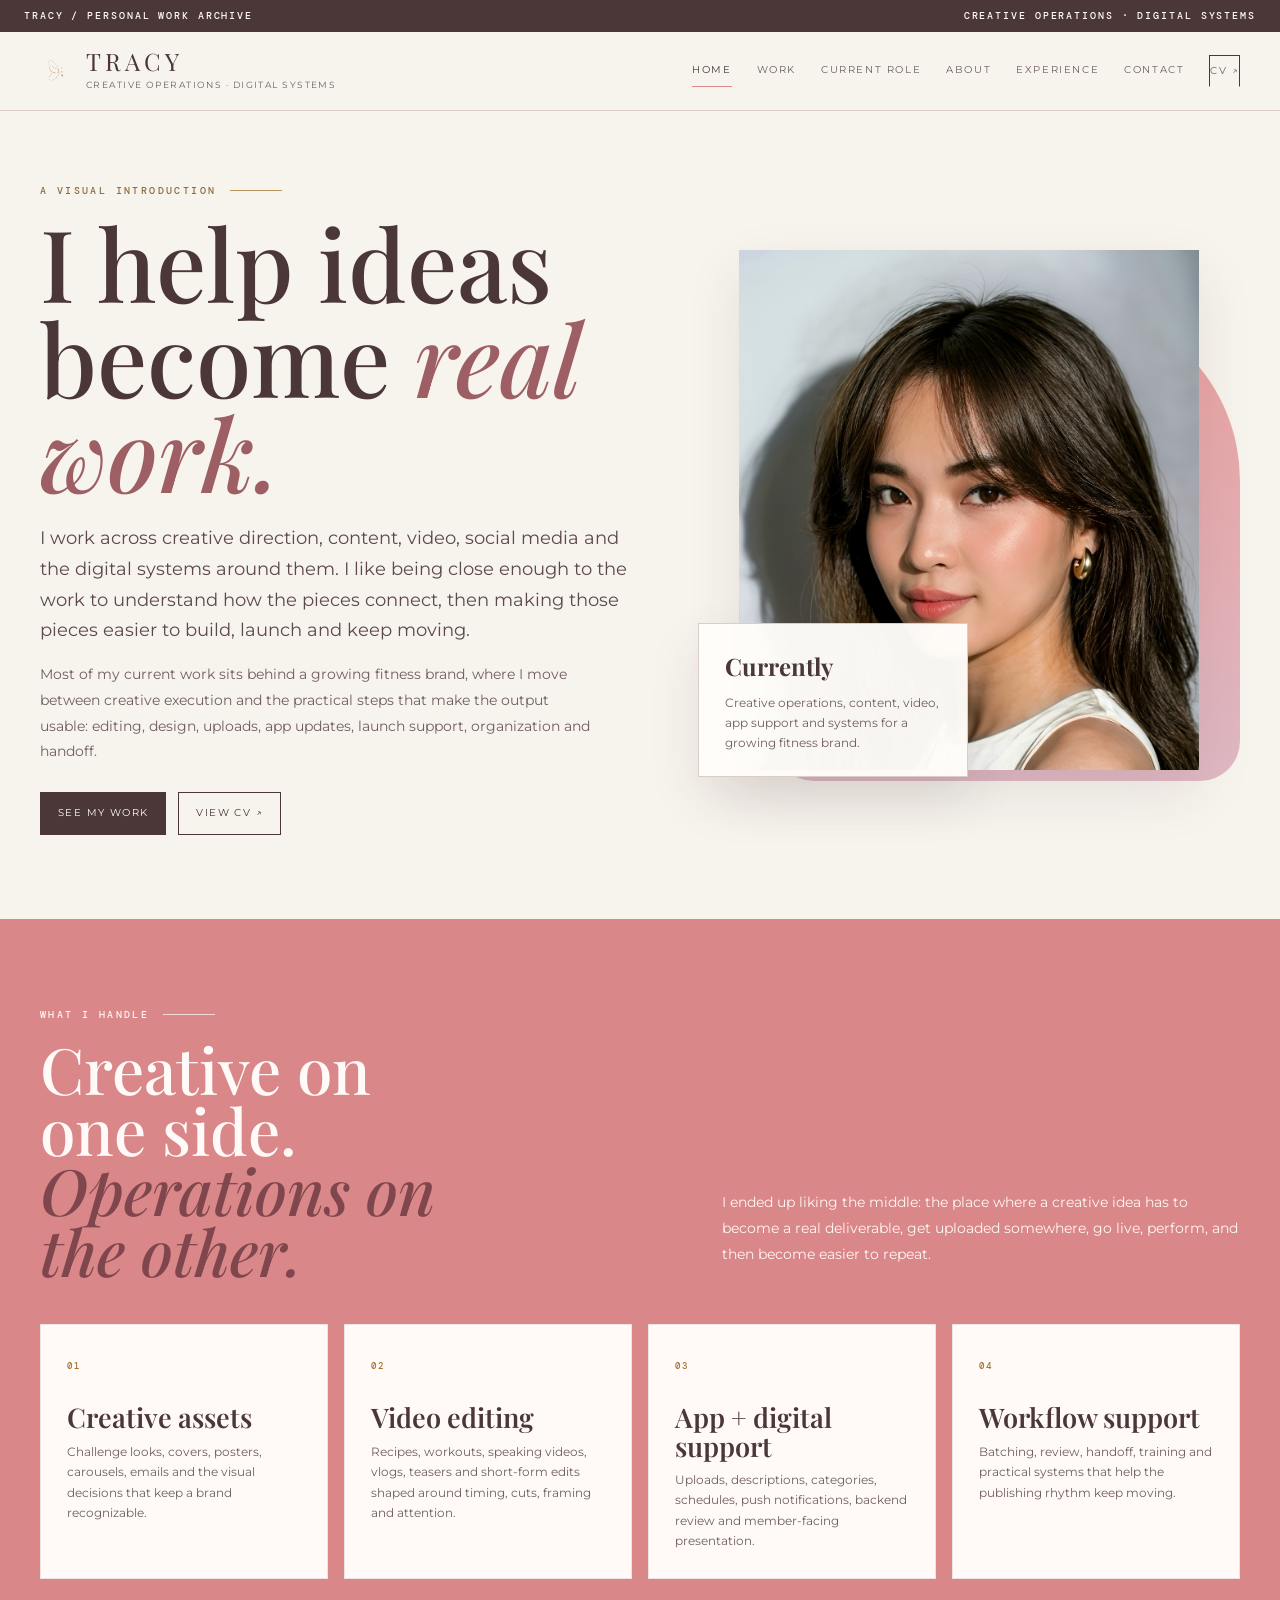
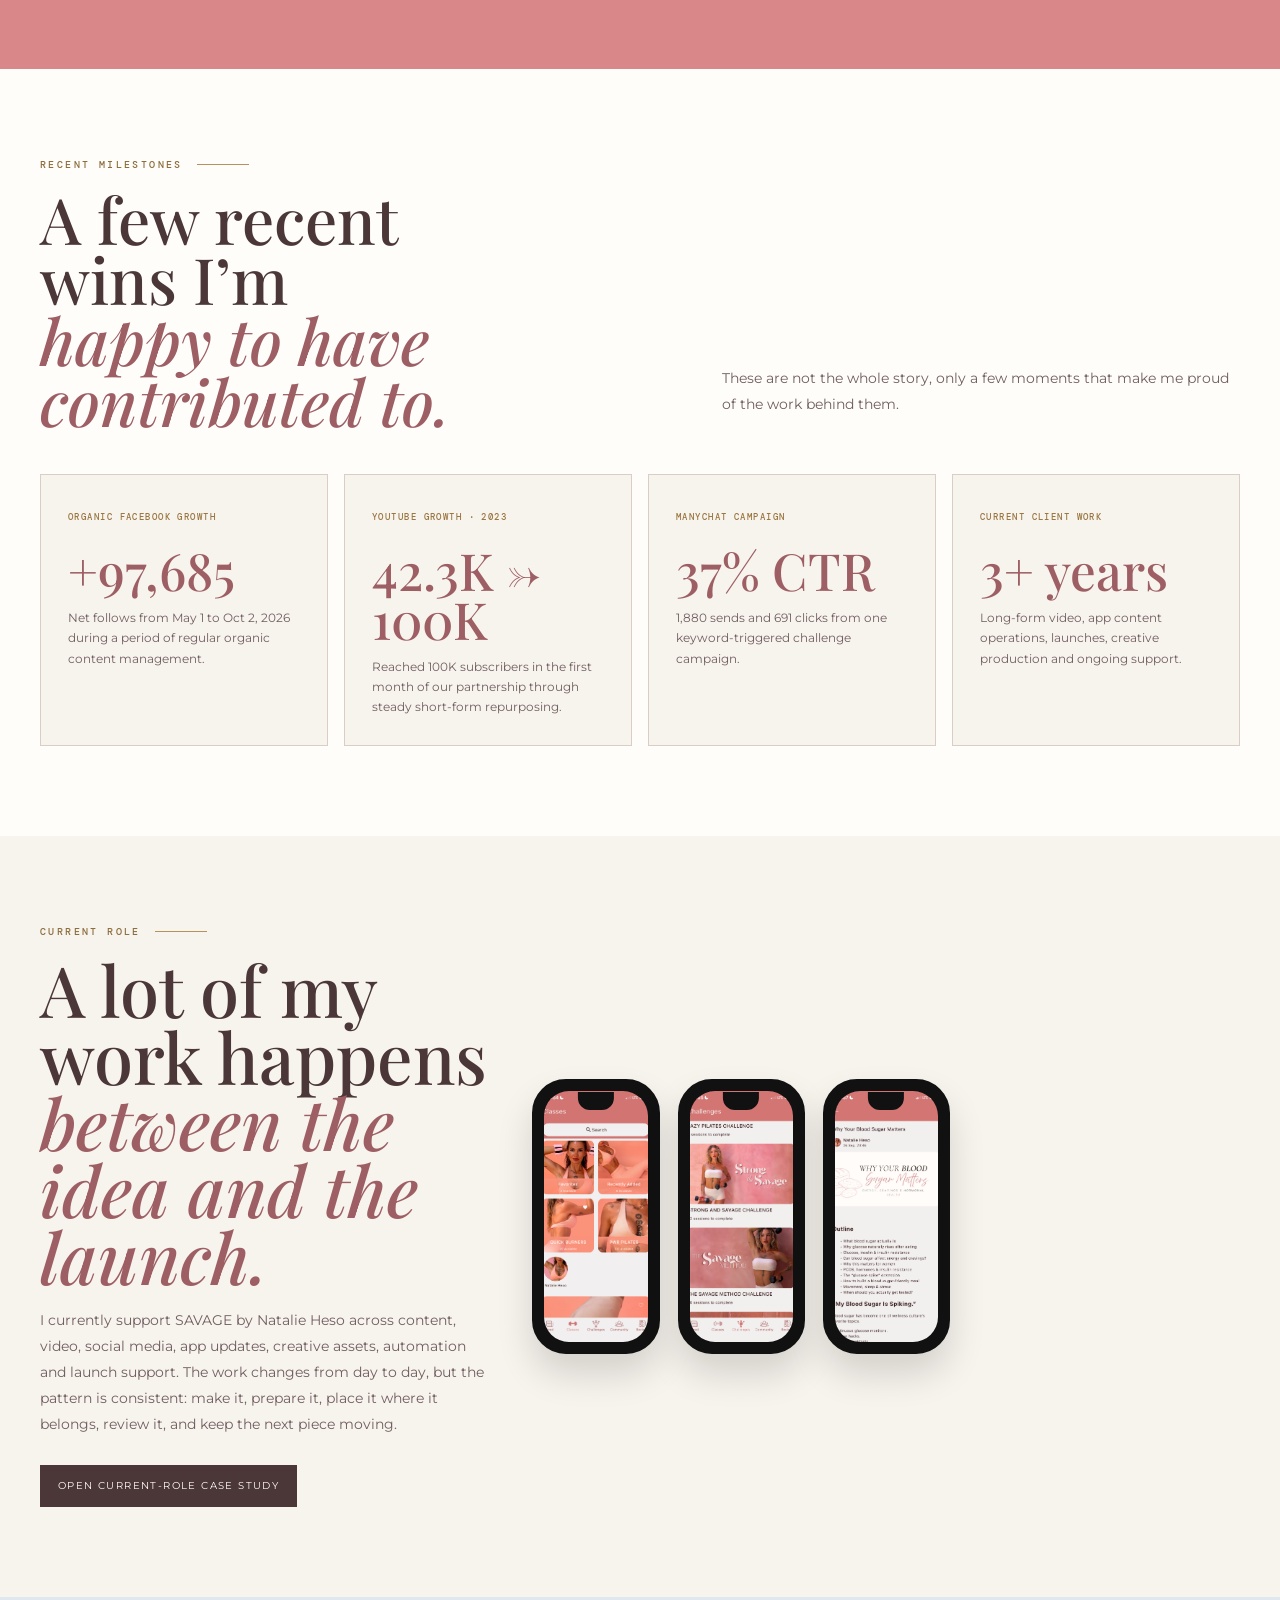
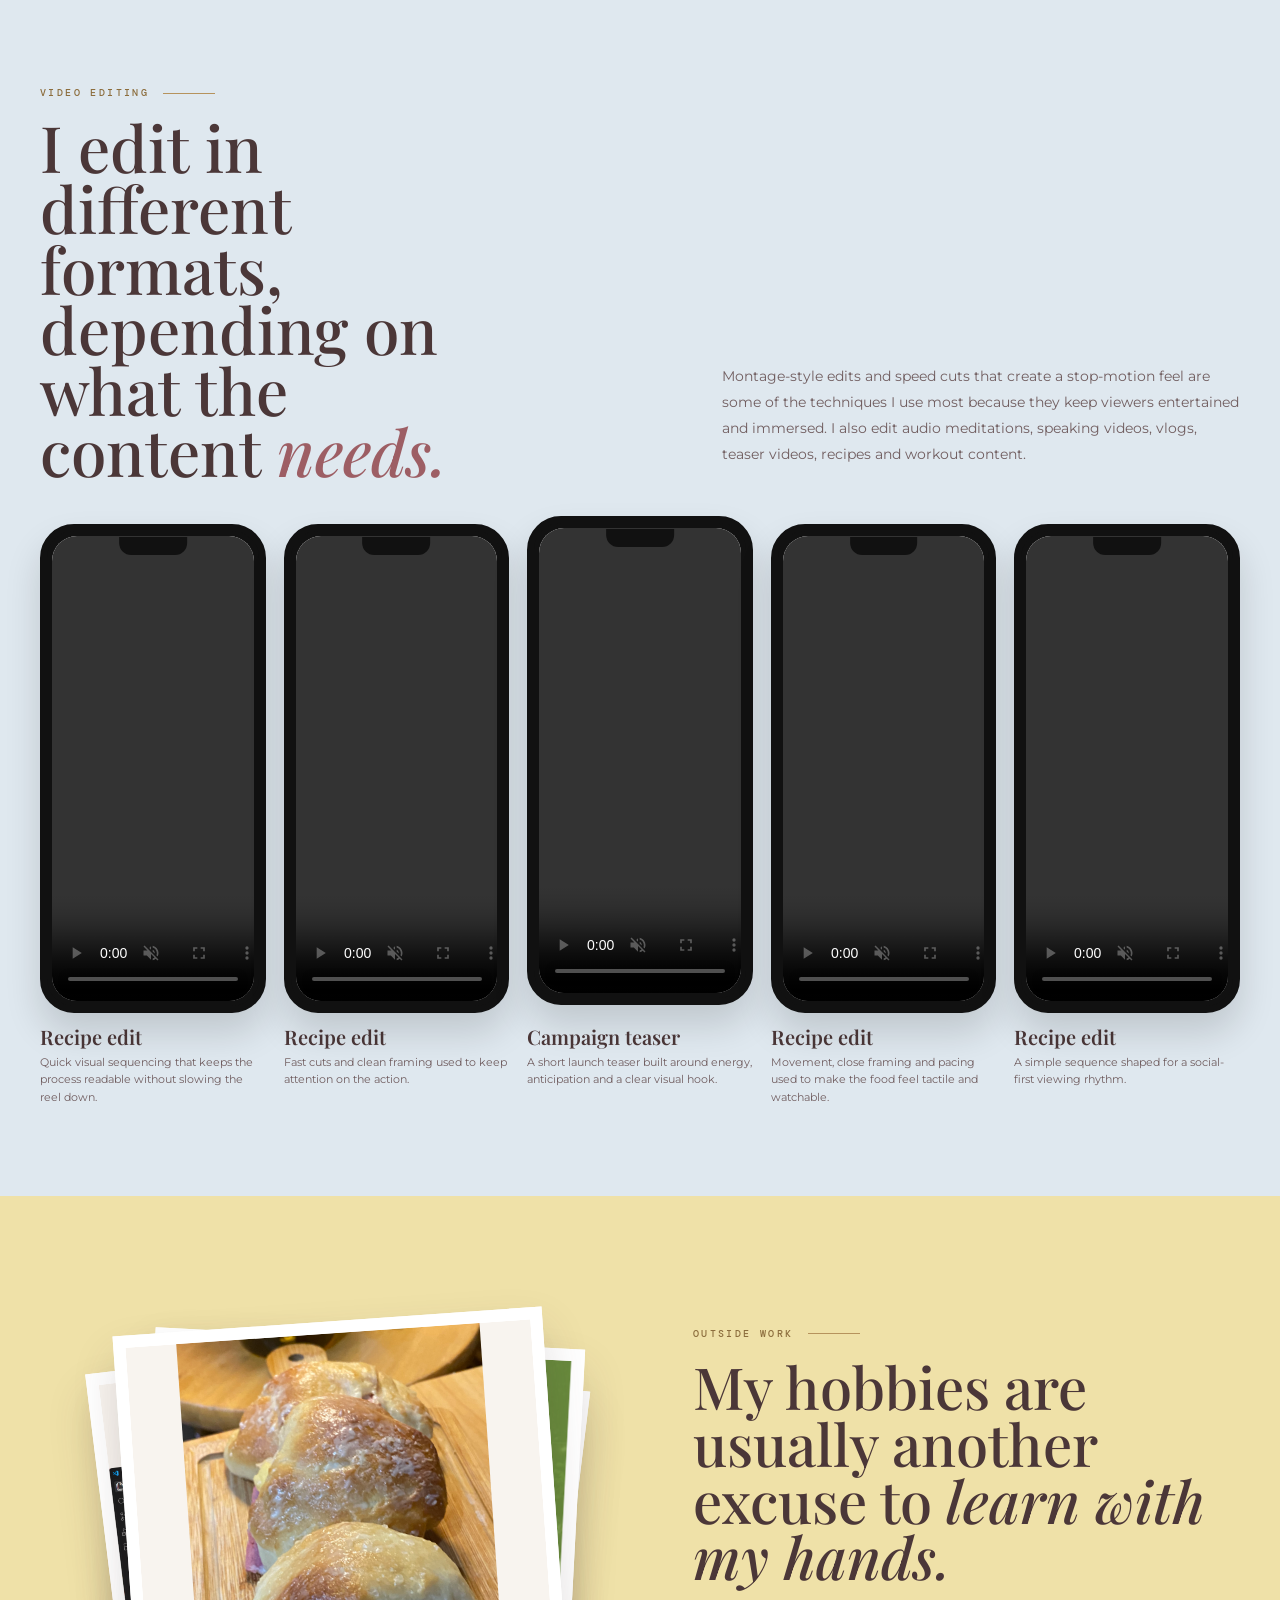
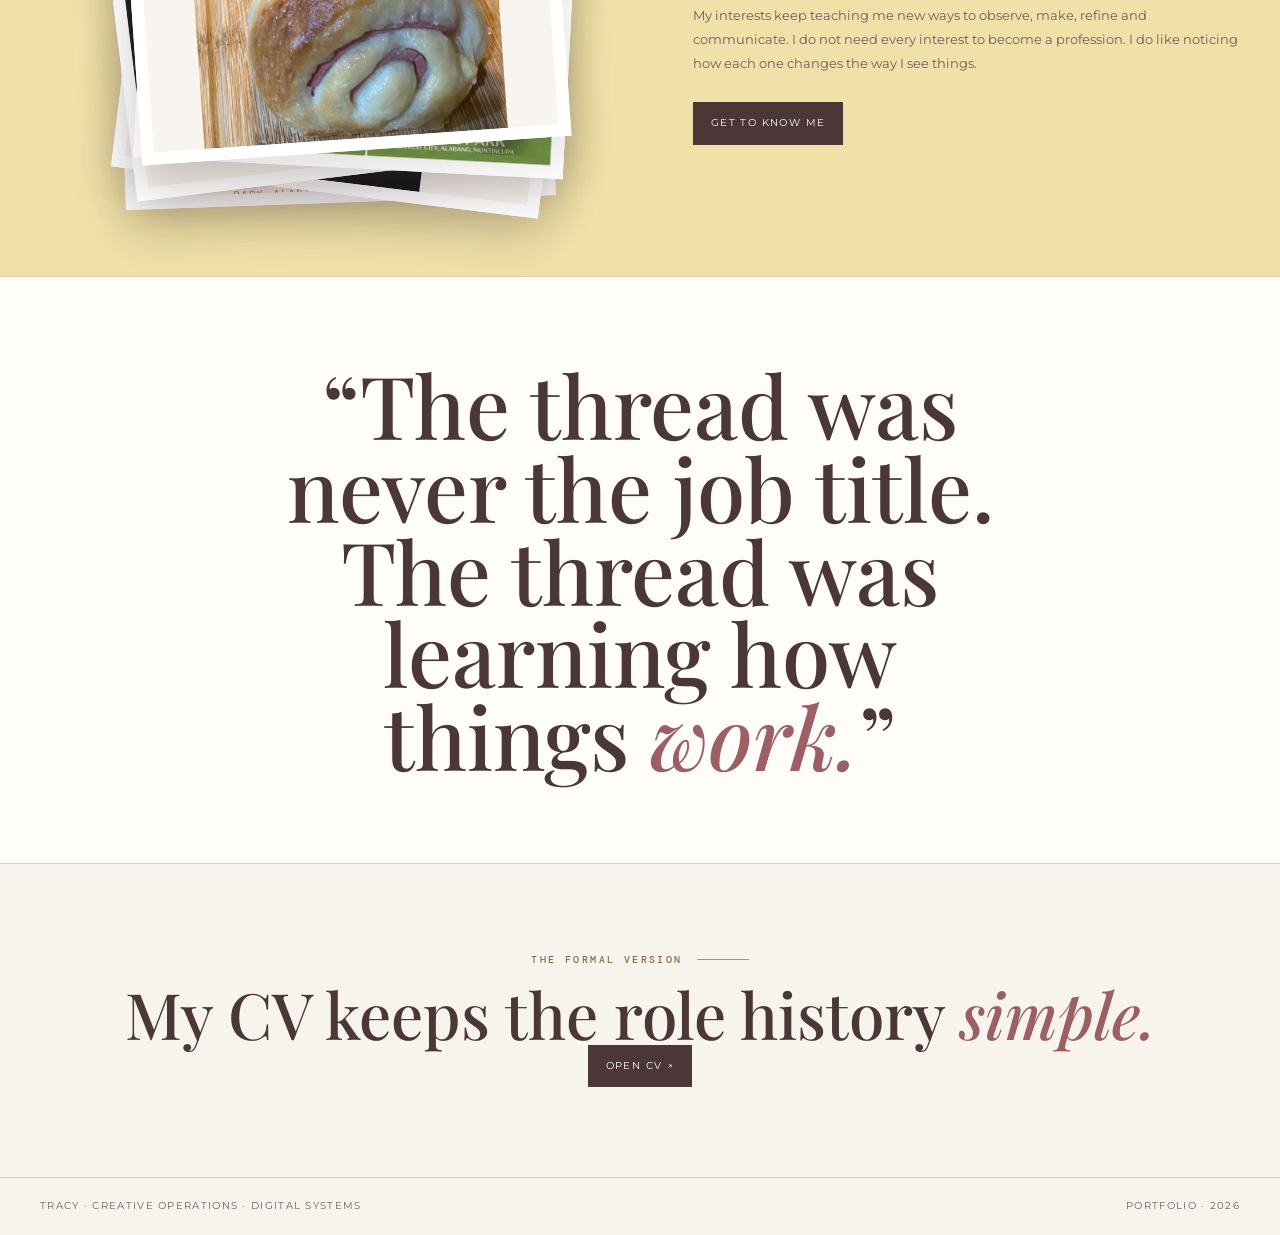
==== commit 23cbed9c: "Publish complete portfolio V6" ====
--- a/index.html
+++ b/index.html
@@ -1,9062 +1,135 @@
-<!DOCTYPE html>
+<!doctype html>
 <html lang="en">
 <head>
+  <meta charset="utf-8">
+  <meta name="viewport" content="width=device-width,initial-scale=1">
+  <meta name="description" content="Tracy Divina — creative operations, content, video, app support and digital systems.">
+  <title>Tracy | Creative Operations · Digital Systems</title>
+  <link rel="stylesheet" href="style.css">
+</head>
+<body>
+  <div class="archivebar"><span>TRACY / PERSONAL WORK ARCHIVE</span><span>CREATIVE OPERATIONS · DIGITAL SYSTEMS</span></div>
+  <header class="site-head">
+    <div class="wrap nav">
+      <a class="brand" href="index.html">
+        <img src="assets/images/primary-emblem.png" alt="Tracy emblem">
+        <div><div class="brand-title">TRACY</div><div class="brand-sub">Creative Operations · Digital Systems</div></div>
+      </a>
+      <nav class="navlinks">
+        <a class="active" href="index.html">Home</a>
+        <a href="pages/work.html">Work</a>
+        <a href="pages/savage.html">Current Role</a>
+        <a href="pages/about.html">About</a>
+        <a href="pages/experience.html">Experience</a>
+        <a href="pages/contact.html">Contact</a>
+        <a class="cv" href="https://canva.link/fame-tracy-divina-cv" target="_blank" rel="noreferrer">CV ↗</a>
+      </nav>
+      <button class="menu" data-menu>Menu</button>
+    </div>
+  </header>
 
-    <meta charset="UTF-8">
-    <meta name="viewport" content="width=device-width, initial-scale=1.0">
-
-    <title>Tracy | Creative Operations · Digital Systems</title>
-
-    <meta
-        name="description"
-        content="Tracy's personal work archive across creative direction, content, social media, video editing, operations, digital systems and professional support."
-    >
-
-    <link rel="preconnect" href="https://fonts.googleapis.com">
-    <link rel="preconnect" href="https://fonts.gstatic.com" crossorigin>
-
-    <link
-        href="https://fonts.googleapis.com/css2?family=DM+Mono:wght@400;500&family=Montserrat:wght@400;500;600;700&family=Playfair+Display:ital,wght@0,400;0,500;0,600;0,700;1,400;1,500;1,600&display=swap"
-        rel="stylesheet"
-    >
-
-
-    <style>
-
-        /* =========================================================
-           MASTER INDEX
-           TRACY / PERSONAL WORK ARCHIVE
-
-           Visual language:
-           Editorial / archival / human / structured / layered
-
-           This file is intentionally self-contained so the
-           homepage can be refined quickly before styles are
-           distributed into the CSS folder.
-        ========================================================= */
-
-
-        /* =========================================================
-           ROOT
-        ========================================================= */
-
-        :root {
-
-            --paper: #f7f4ee;
-            --paper-light: #fcfaf6;
-            --paper-warm: #eee6dc;
-            --paper-deep: #e5d9ce;
-
-            --brown: #493737;
-            --brown-dark: #352728;
-            --brown-soft: #705d5a;
-
-            --blue: #536b87;
-            --blue-dark: #3f5877;
-            --blue-light: #dfe7ed;
-            --blue-pale: #edf1f3;
-
-            --pink: #a56f72;
-            --pink-dark: #8d5d62;
-            --pink-light: #eee0df;
-            --pink-pale: #f5eceb;
-
-            --taupe: #d7ccc2;
-            --taupe-light: #e9e1d9;
-
-            --gold: #b39158;
-            --gold-dark: #95733d;
-            --gold-light: #d8c095;
-            --gold-pale: #eee4d2;
-
-            --sage: #9ba995;
-            --sage-light: #e5ebe2;
-
-            --lavender: #aaa1b5;
-            --lavender-light: #ebe8ef;
-
-            --white: #fffdfa;
-
-            --line: rgba(73, 55, 55, 0.15);
-            --line-soft: rgba(73, 55, 55, 0.09);
-
-            --shadow-soft:
-                0 18px 45px rgba(73, 55, 55, 0.07);
-
-            --shadow-card:
-                0 12px 30px rgba(73, 55, 55, 0.08);
-        }
-
-
-        /* =========================================================
-           RESET
-        ========================================================= */
-
-        * {
-            margin: 0;
-            padding: 0;
-            box-sizing: border-box;
-        }
-
-
-        html {
-            scroll-behavior: smooth;
-            overflow-x: hidden;
-        }
-
-
-        body {
-            width: 100%;
-            overflow-x: hidden;
-
-            background: var(--paper);
-            color: var(--brown);
-
-            font-family: "Montserrat", sans-serif;
-            font-weight: 400;
-
-            line-height: 1.6;
-        }
-
-
-        body.menu-open {
-            overflow: hidden;
-        }
-
-
-        img {
-            max-width: 100%;
-            display: block;
-        }
-
-
-        a {
-            color: inherit;
-            text-decoration: none;
-        }
-
-
-        button {
-            font: inherit;
-        }
-
-
-        ::selection {
-            background: var(--pink-light);
-            color: var(--brown);
-        }
-
-
-        /* =========================================================
-           GLOBAL LAYOUT
-        ========================================================= */
-
-        .page {
-            width: 100%;
-            overflow: hidden;
-        }
-
-
-        .container {
-            width: calc(100% - 120px);
-            max-width: 1380px;
-            margin: 0 auto;
-        }
-
-
-        .serif {
-            font-family: "Playfair Display", serif;
-        }
-
-
-        .mono {
-            font-family: "DM Mono", monospace;
-        }
-
-
-        .eyebrow {
-            display: flex;
-            align-items: center;
-            gap: 18px;
-
-            color: var(--blue);
-
-            font-size: 10px;
-            font-weight: 700;
-
-            letter-spacing: 0.34em;
-            text-transform: uppercase;
-        }
-
-
-        .eyebrow::after {
-            content: "";
-
-            width: 62px;
-            height: 1px;
-
-            background: var(--gold);
-        }
-
-
-        .section-label {
-            color: var(--gold-dark);
-
-            font-size: 10px;
-            font-weight: 700;
-
-            letter-spacing: 0.28em;
-            text-transform: uppercase;
-        }
-
-
-        .section-number {
-            color: var(--gold);
-
-            font-family: "Playfair Display", serif;
-
-            font-size: 18px;
-        }
-
-
-        /* =========================================================
-           ARCHIVE BAR
-        ========================================================= */
-
-        .archive-bar {
-            min-height: 31px;
-
-            padding: 7px 48px;
-
-            display: flex;
-            align-items: center;
-            justify-content: space-between;
-
-            background: var(--brown-dark);
-            color: var(--white);
-
-            font-size: 9px;
-            font-weight: 600;
-
-            letter-spacing: 0.24em;
-            text-transform: uppercase;
-        }
-
-
-        .archive-bar-right {
-            color: var(--gold-light);
-            opacity: 0.9;
-        }
-
-
-        /* =========================================================
-           HEADER
-        ========================================================= */
-
-        header {
-            position: relative;
-            z-index: 100;
-
-            min-height: 98px;
-
-            background:
-                rgba(252, 250, 246, 0.97);
-
-            border-bottom: 1px solid var(--line);
-        }
-
-
-        .nav-wrap {
-            width: calc(100% - 120px);
-            max-width: 1440px;
-
-            min-height: 98px;
-
-            margin: 0 auto;
-
-            display: flex;
-            align-items: center;
-            justify-content: space-between;
-
-            gap: 45px;
-        }
-
-
-        .brand {
-            display: flex;
-            align-items: center;
-
-            gap: 16px;
-
-            flex-shrink: 0;
-        }
-
-
-        .brand img {
-            width: 52px;
-            height: 52px;
-
-            object-fit: contain;
-        }
-
-
-        .brand-copy {
-            display: flex;
-            flex-direction: column;
-
-            gap: 5px;
-        }
-
-
-        .brand-name {
-            font-family: "Playfair Display", serif;
-
-            font-size: 28px;
-            line-height: 1;
-
-            letter-spacing: 0.12em;
-        }
-
-
-        .brand-description {
-            color: var(--brown-soft);
-
-            font-size: 8px;
-            font-weight: 600;
-
-            letter-spacing: 0.22em;
-            text-transform: uppercase;
-        }
-
-
-        .main-nav {
-            display: flex;
-            align-items: center;
-
-            gap: 25px;
-        }
-
-
-        .main-nav a {
-            position: relative;
-
-            padding: 8px 0;
-
-            font-size: 9px;
-            font-weight: 700;
-
-            letter-spacing: 0.17em;
-            text-transform: uppercase;
-
-            transition:
-                color 0.25s ease;
-        }
-
-
-        .main-nav a::after {
-            content: "";
-
-            position: absolute;
-
-            left: 0;
-            bottom: 0;
-
-            width: 0;
-            height: 1px;
-
-            background: var(--gold);
-
-            transition: width 0.25s ease;
-        }
-
-
-        .main-nav a:hover {
-            color: var(--gold-dark);
-        }
-
-
-        .main-nav a:hover::after {
-            width: 100%;
-        }
-
-
-        .nav-divider {
-            width: 1px;
-            height: 25px;
-
-            margin-left: 4px;
-
-            background: var(--line);
-        }
-
-
-        /* MOBILE MENU BUTTON */
-
-        .menu-button {
-            display: none;
-
-            width: 44px;
-            height: 44px;
-
-            align-items: center;
-            justify-content: center;
-
-            border: 1px solid var(--line);
-
-            background: transparent;
-
-            cursor: pointer;
-        }
-
-
-        .menu-button span,
-        .menu-button span::before,
-        .menu-button span::after {
-            display: block;
-
-            width: 19px;
-            height: 1px;
-
-            background: var(--brown);
-
-            transition:
-                transform 0.25s ease,
-                opacity 0.25s ease;
-        }
-
-
-        .menu-button span {
-            position: relative;
-        }
-
-
-        .menu-button span::before,
-        .menu-button span::after {
-            content: "";
-
-            position: absolute;
-            left: 0;
-        }
-
-
-        .menu-button span::before {
-            top: -6px;
-        }
-
-
-        .menu-button span::after {
-            top: 6px;
-        }
-
-
-        .menu-button.active span {
-            background: transparent;
-        }
-
-
-        .menu-button.active span::before {
-            top: 0;
-            transform: rotate(45deg);
-        }
-
-
-        .menu-button.active span::after {
-            top: 0;
-            transform: rotate(-45deg);
-        }
-
-
-        /* =========================================================
-           MOBILE NAV
-        ========================================================= */
-
-        .mobile-nav {
-            position: fixed;
-
-            inset: 0;
-
-            z-index: 90;
-
-            padding: 125px 30px 40px;
-
-            display: flex;
-            flex-direction: column;
-
-            background:
-                linear-gradient(
-                    145deg,
-                    var(--paper-light),
-                    var(--paper-warm)
-                );
-
-            opacity: 0;
-            visibility: hidden;
-
-            transform: translateY(-12px);
-
-            transition:
-                opacity 0.3s ease,
-                visibility 0.3s ease,
-                transform 0.3s ease;
-        }
-
-
-        .mobile-nav.open {
-            opacity: 1;
-            visibility: visible;
-            transform: translateY(0);
-        }
-
-
-        .mobile-nav-label {
-            margin-bottom: 25px;
-
-            color: var(--gold-dark);
-
-            font-size: 9px;
-            font-weight: 700;
-
-            letter-spacing: 0.3em;
-            text-transform: uppercase;
-        }
-
-
-        .mobile-nav a {
-            padding: 17px 0;
-
-            border-bottom: 1px solid var(--line);
-
-            font-family: "Playfair Display", serif;
-
-            font-size: 28px;
-        }
-
-
-        /* =========================================================
-           ROLE NAVIGATION
-        ========================================================= */
-
-        .role-navigation {
-            position: relative;
-            z-index: 70;
-
-            background: var(--paper-light);
-
-            border-bottom: 1px solid var(--line);
-        }
-
-
-        .role-navigation-inner {
-            min-height: 72px;
-
-            display: flex;
-            align-items: center;
-
-            gap: 13px;
-
-            overflow-x: auto;
-
-            scrollbar-width: none;
-        }
-
-
-        .role-navigation-inner::-webkit-scrollbar {
-            display: none;
-        }
-
-
-        .role-nav-label {
-            flex-shrink: 0;
-
-            margin-right: 10px;
-
-            color: var(--gold-dark);
-
-            font-family: "Playfair Display", serif;
-
-            font-size: 17px;
-            font-style: italic;
-        }
-
-
-        .role-nav-link {
-            flex-shrink: 0;
-
-            min-height: 39px;
-
-            padding: 0 18px;
-
-            display: inline-flex;
-            align-items: center;
-            justify-content: center;
-
-            border: 1px solid var(--line);
-
-            background: var(--white);
-
-            font-size: 8px;
-            font-weight: 700;
-
-            letter-spacing: 0.11em;
-            text-transform: uppercase;
-
-            transition:
-                background 0.25s ease,
-                color 0.25s ease,
-                transform 0.25s ease;
-        }
-
-
-        .role-nav-link:hover {
-            transform: translateY(-2px);
-
-            background: var(--pink-pale);
-
-            border-color: var(--pink);
-        }
-
-
-        .role-nav-link:nth-of-type(2):hover {
-            background: var(--blue-pale);
-            border-color: var(--blue);
-        }
-
-
-        .role-nav-link:nth-of-type(3):hover {
-            background: var(--gold-pale);
-            border-color: var(--gold);
-        }
-
-
-        .role-nav-link:nth-of-type(5):hover {
-            background: var(--sage-light);
-        }
-
-
-        /* =========================================================
-           HERO
-        ========================================================= */
-
-        .hero {
-            position: relative;
-
-            min-height: 720px;
-
-            overflow: hidden;
-
-            background:
-                radial-gradient(
-                    ellipse at 75% 42%,
-                    rgba(255,255,255,0.98) 0%,
-                    rgba(255,255,255,0.58) 20%,
-                    transparent 48%
-                ),
-                linear-gradient(
-                    125deg,
-                    #f8f5ef 0%,
-                    #f3ece3 45%,
-                    #f7f3ec 100%
-                );
-        }
-
-
-        .hero::before {
-            content: "";
-
-            position: absolute;
-
-            inset: 0;
-
-            background:
-                linear-gradient(
-                    90deg,
-                    transparent 0%,
-                    rgba(179,145,88,0.035) 49%,
-                    transparent 100%
-                );
-
-            pointer-events: none;
-        }
-
-
-        .hero::after {
-            content: "";
-
-            position: absolute;
-
-            inset: 0;
-
-            background-image:
-                radial-gradient(
-                    rgba(73,55,55,0.07) 0.6px,
-                    transparent 0.6px
-                );
-
-            background-size: 8px 8px;
-
-            opacity: 0.12;
-
-            pointer-events: none;
-        }
-
-
-        .hero-ghost {
-            position: absolute;
-
-            right: -50px;
-            top: -80px;
-
-            font-family: "Playfair Display", serif;
-
-            font-size: clamp(190px, 26vw, 390px);
-
-            line-height: 1;
-
-            letter-spacing: -0.08em;
-
-            color: rgba(73,55,55,0.025);
-
-            pointer-events: none;
-            user-select: none;
-        }
-
-
-        .hero-inner {
-            position: relative;
-            z-index: 5;
-
-            width: calc(100% - 120px);
-            max-width: 1380px;
-
-            min-height: 720px;
-
-            margin: 0 auto;
-
-            display: grid;
-            grid-template-columns: 49% 51%;
-
-            align-items: center;
-        }
-
-
-        /* =========================================================
-           HERO COPY
-        ========================================================= */
-
-        .hero-copy {
-            position: relative;
-            z-index: 15;
-
-            padding: 72px 0 82px 12px;
-        }
-
-
-        .hero-kicker {
-            margin-bottom: 30px;
-        }
-
-
-        .hero-title {
-            max-width: 700px;
-
-            font-family: "Playfair Display", serif;
-
-            font-size: clamp(62px, 7vw, 100px);
-
-            font-weight: 400;
-
-            line-height: 0.93;
-
-            letter-spacing: -0.055em;
-        }
-
-
-        .hero-title span {
-            display: block;
-        }
-
-
-        .hero-title .blue {
-            color: var(--blue);
-        }
-
-
-        .hero-title .pink {
-            color: var(--pink);
-
-            font-style: italic;
-        }
-
-
-        .hero-intro {
-            max-width: 600px;
-
-            margin-top: 35px;
-
-            color: #6e6463;
-
-            font-size: 15px;
-
-            line-height: 1.95;
-        }
-
-
-        .hero-intro strong {
-            color: var(--brown);
-
-            font-weight: 600;
-        }
-
-
-        .hero-buttons {
-            display: flex;
-            flex-wrap: wrap;
-
-            gap: 13px;
-
-            margin-top: 35px;
-        }
-
-
-        /* =========================================================
-           BUTTONS
-        ========================================================= */
-
-        .btn {
-            min-height: 51px;
-
-            padding: 0 27px;
-
-            display: inline-flex;
-            align-items: center;
-            justify-content: center;
-
-            gap: 13px;
-
-            border: 1px solid var(--brown);
-
-            font-size: 9px;
-            font-weight: 700;
-
-            letter-spacing: 0.19em;
-            text-transform: uppercase;
-
-            transition:
-                transform 0.25s ease,
-                background 0.25s ease,
-                color 0.25s ease,
-                border-color 0.25s ease;
-        }
-
-
-        .btn:hover {
-            transform: translateY(-3px);
-        }
-
-
-        .btn-primary {
-            background: var(--brown);
-
-            color: var(--white);
-        }
-
-
-        .btn-primary:hover {
-            background: var(--blue-dark);
-
-            border-color: var(--blue-dark);
-        }
-
-
-        .btn-secondary {
-            background: rgba(255,253,250,0.45);
-
-            color: var(--brown);
-        }
-
-
-        .btn-secondary:hover {
-            background: var(--pink-light);
-
-            border-color: var(--pink);
-        }
-
-
-        .btn-light {
-            background: transparent;
-
-            color: var(--white);
-
-            border-color: rgba(255,255,255,0.55);
-        }
-
-
-        .btn-light:hover {
-            background: rgba(255,255,255,0.1);
-        }
-
-
-        /* =========================================================
-           HERO ART
-        ========================================================= */
-
-        .hero-art {
-            position: relative;
-
-            min-height: 720px;
-            height: 100%;
-        }
-
-
-        .hero-glow {
-            position: absolute;
-
-            width: 610px;
-            height: 610px;
-
-            left: 52%;
-            top: 50%;
-
-            transform: translate(-50%, -50%);
-
-            border-radius: 50%;
-
-            background:
-                radial-gradient(
-                    circle,
-                    rgba(255,255,255,0.98) 0%,
-                    rgba(255,249,241,0.55) 35%,
-                    transparent 70%
-                );
-
-            pointer-events: none;
-        }
-
-
-        /* =========================================================
-           MOVING BUTTERFLY
-        ========================================================= */
-
-        .butterfly-flight {
-            position: absolute;
-
-            left: 52%;
-            top: 49%;
-
-            width: 270px;
-            height: 270px;
-
-            z-index: 12;
-
-            offset-path:
-                path(
-                    "M -115 65
-                     C -95 -85, 65 -135, 145 -45
-                     C 205 25, 130 145, 10 110
-                     C -95 78, -150 -5, -115 65"
-                );
-
-            offset-distance: 0%;
-
-            offset-rotate: 0deg;
-
-            animation:
-                butterflyJourney 19s ease-in-out infinite;
-        }
-
-
-        .butterfly-svg {
-            width: 270px;
-            height: 270px;
-
-            overflow: visible;
-
-            filter:
-                drop-shadow(
-                    0 18px 25px
-                    rgba(73,55,55,0.1)
-                );
-
-            animation:
-                butterflyBreath 5.2s ease-in-out infinite;
-        }
-
-
-        .butterfly-wing {
-            fill: rgba(255,253,249,0.72);
-
-            stroke: rgba(179,145,88,0.78);
-
-            stroke-width: 1.1;
-
-            stroke-linejoin: round;
-        }
-
-
-        .butterfly-wing-inner {
-            fill: none;
-
-            stroke: rgba(179,145,88,0.4);
-
-            stroke-width: 0.8;
-
-            stroke-linecap: round;
-        }
-
-
-        .butterfly-wing-soft {
-            fill: rgba(239,225,211,0.24);
-
-            stroke: rgba(179,145,88,0.57);
-
-            stroke-width: 0.9;
-        }
-
-
-        .butterfly-body {
-            fill: var(--brown);
-        }
-
-
-        .butterfly-antenna {
-            fill: none;
-
-            stroke: rgba(73,55,55,0.68);
-
-            stroke-width: 0.9;
-
-            stroke-linecap: round;
-        }
-
-
-        .wing-left-group,
-        .wing-right-group {
-            transform-box: fill-box;
-            transform-origin: center;
-        }
-
-
-        .wing-left-group {
-            animation:
-                wingLeft 4.4s ease-in-out infinite;
-        }
-
-
-        .wing-right-group {
-            animation:
-                wingRight 4.4s ease-in-out infinite;
-        }
-
-
-        /* =========================================================
-           HERO SPARKS
-        ========================================================= */
-
-        .hero-star {
-            position: absolute;
-
-            width: 5px;
-            height: 5px;
-
-            border-radius: 50%;
-
-            background: var(--white);
-
-            box-shadow:
-                0 0 14px
-                rgba(179,145,88,0.8);
-
-            animation:
-                starPulse 4s ease-in-out infinite;
-        }
-
-
-        .hero-star::before,
-        .hero-star::after {
-            content: "";
-
-            position: absolute;
-
-            left: 50%;
-            top: 50%;
-
-            transform: translate(-50%, -50%);
-
-            background: var(--gold);
-        }
-
-
-        .hero-star::before {
-            width: 17px;
-            height: 1px;
-        }
-
-
-        .hero-star::after {
-            width: 1px;
-            height: 17px;
-        }
-
-
-        .star-one {
-            left: 25%;
-            top: 27%;
-        }
-
-
-        .star-two {
-            left: 77%;
-            top: 26%;
-
-            animation-delay: 1.2s;
-        }
-
-
-        .star-three {
-            left: 73%;
-            top: 75%;
-
-            animation-delay: 0.8s;
-        }
-
-
-        .star-four {
-            left: 38%;
-            top: 79%;
-
-            animation-delay: 2s;
-        }
-
-
-        /* =========================================================
-           HERO SIDE NOTES
-        ========================================================= */
-
-        .hero-note {
-            position: absolute;
-
-            right: 5%;
-            top: 28%;
-
-            width: 145px;
-
-            padding-left: 18px;
-
-            border-left: 1px solid var(--gold);
-
-            color: var(--brown-soft);
-
-            font-size: 8px;
-
-            line-height: 1.9;
-
-            letter-spacing: 0.25em;
-
-            text-transform: uppercase;
-        }
-
-
-        .hero-note.bottom {
-            right: 9%;
-            top: auto;
-            bottom: 16%;
-        }
-
-
-        .hero-note strong {
-            display: block;
-
-            color: var(--blue);
-
-            font-weight: 700;
-        }
-
-
-        /* =========================================================
-           HERO MINI INDEX
-        ========================================================= */
-
-        .hero-index {
-            position: absolute;
-
-            left: 4%;
-            bottom: 9%;
-
-            display: flex;
-            align-items: center;
-
-            gap: 11px;
-
-            color: var(--gold-dark);
-
-            font-size: 8px;
-            font-weight: 700;
-
-            letter-spacing: 0.22em;
-            text-transform: uppercase;
-        }
-
-
-        .hero-index-line {
-            width: 44px;
-            height: 1px;
-
-            background: var(--gold);
-        }
-
-
-        /* =========================================================
-           SECTION INTRO
-        ========================================================= */
-
-        .intro-section {
-            position: relative;
-
-            padding: 105px 0 110px;
-
-            background: var(--paper-light);
-
-            border-bottom: 1px solid var(--line);
-
-            overflow: hidden;
-        }
-
-
-        .intro-section::after {
-            content: "TRACY";
-
-            position: absolute;
-
-            right: -20px;
-            bottom: -75px;
-
-            font-family: "Playfair Display", serif;
-
-            font-size: 190px;
-
-            color: rgba(73,55,55,0.025);
-
-            pointer-events: none;
-        }
-
-
-        .intro-grid {
-            position: relative;
-            z-index: 2;
-
-            display: grid;
-
-            grid-template-columns: 44% 56%;
-
-            gap: 70px;
-        }
-
-
-        .intro-title {
-            max-width: 620px;
-
-            margin-top: 27px;
-
-            font-family: "Playfair Display", serif;
-
-            font-size: clamp(45px, 5vw, 70px);
-
-            font-weight: 400;
-
-            line-height: 1.02;
-
-            letter-spacing: -0.04em;
-        }
-
-
-        .intro-title em {
-            color: var(--pink);
-
-            font-style: italic;
-        }
-
-
-        .intro-copy {
-            align-self: end;
-
-            max-width: 680px;
-
-            color: #6e6463;
-
-            font-size: 15px;
-
-            line-height: 2;
-        }
-
-
-        .intro-copy p + p {
-            margin-top: 22px;
-        }
-
-
-        .intro-copy strong {
-            color: var(--brown);
-
-            font-weight: 600;
-        }
-
-
-        .intro-signature {
-            margin-top: 34px;
-
-            display: flex;
-            align-items: center;
-
-            gap: 15px;
-
-            color: var(--blue);
-
-            font-size: 9px;
-            font-weight: 700;
-
-            letter-spacing: 0.22em;
-
-            text-transform: uppercase;
-        }
-
-
-        .intro-signature span {
-            width: 50px;
-            height: 1px;
-
-            background: var(--gold);
-        }
-
-
-        /* =========================================================
-           CAREER THREAD
-        ========================================================= */
-
-        .career-thread {
-            position: relative;
-
-            padding: 92px 0 105px;
-
-            background:
-                linear-gradient(
-                    135deg,
-                    var(--paper-warm) 0%,
-                    var(--paper-light) 48%,
-                    var(--blue-pale) 100%
-                );
-
-            border-bottom: 1px solid var(--line);
-        }
-
-
-        .career-heading {
-            display: grid;
-
-            grid-template-columns: 42% 58%;
-
-            gap: 60px;
-
-            margin-bottom: 60px;
-        }
-
-
-        .career-title {
-            margin-top: 25px;
-
-            font-family: "Playfair Display", serif;
-
-            font-size: clamp(44px, 5vw, 70px);
-
-            line-height: 1;
-
-            font-weight: 400;
-        }
-
-
-        .career-description {
-            align-self: end;
-
-            max-width: 650px;
-
-            color: #6e6463;
-
-            font-size: 14px;
-
-            line-height: 1.95;
-        }
-
-
-        .thread-line {
-            position: relative;
-
-            padding: 38px 0;
-
-            border-top: 1px solid var(--line);
-            border-bottom: 1px solid var(--line);
-        }
-
-
-        .thread-line::before {
-            content: "";
-
-            position: absolute;
-
-            left: 0;
-            right: 0;
-            top: 50%;
-
-            height: 1px;
-
-            background:
-                linear-gradient(
-                    90deg,
-                    var(--gold),
-                    var(--pink),
-                    var(--blue),
-                    var(--gold)
-                );
-
-            opacity: 0.45;
-        }
-
-
-        .thread-items {
-            position: relative;
-            z-index: 2;
-
-            display: grid;
-
-            grid-template-columns:
-                repeat(7, 1fr);
-
-            gap: 10px;
-        }
-
-
-        .thread-item {
-            position: relative;
-
-            min-height: 155px;
-
-            padding: 22px 15px;
-
-            display: flex;
-            flex-direction: column;
-            justify-content: space-between;
-
-            background: rgba(255,253,250,0.78);
-
-            border: 1px solid var(--line);
-
-            box-shadow:
-                0 8px 25px rgba(73,55,55,0.035);
-
-            transition:
-                transform 0.25s ease,
-                box-shadow 0.25s ease;
-        }
-
-
-        .thread-item:hover {
-            transform: translateY(-6px);
-
-            box-shadow: var(--shadow-card);
-        }
-
-
-        .thread-item:nth-child(2) {
-            margin-top: 22px;
-        }
-
-
-        .thread-item:nth-child(3) {
-            margin-top: -12px;
-        }
-
-
-        .thread-item:nth-child(4) {
-            margin-top: 17px;
-        }
-
-
-        .thread-item:nth-child(5) {
-            margin-top: -8px;
-        }
-
-
-        .thread-item:nth-child(6) {
-            margin-top: 24px;
-        }
-
-
-        .thread-item:nth-child(7) {
-            margin-top: -4px;
-        }
-
-
-        .thread-item:nth-child(1) {
-            border-top: 3px solid var(--gold);
-        }
-
-
-        .thread-item:nth-child(2) {
-            border-top: 3px solid var(--pink);
-        }
-
-
-        .thread-item:nth-child(3) {
-            border-top: 3px solid var(--blue);
-        }
-
-
-        .thread-item:nth-child(4) {
-            border-top: 3px solid var(--sage);
-        }
-
-
-        .thread-item:nth-child(5) {
-            border-top: 3px solid var(--lavender);
-        }
-
-
-        .thread-item:nth-child(6) {
-            border-top: 3px solid var(--gold);
-        }
-
-
-        .thread-item:nth-child(7) {
-            border-top: 3px solid var(--brown);
-        }
-
-
-        .thread-number {
-            color: var(--gold-dark);
-
-            font-family: "Playfair Display", serif;
-
-            font-size: 18px;
-        }
-
-
-        .thread-item h3 {
-            font-size: 11px;
-
-            line-height: 1.5;
-
-            letter-spacing: 0.09em;
-
-            text-transform: uppercase;
-        }
-
-
-        .thread-item p {
-            color: var(--brown-soft);
-
-            font-size: 10px;
-
-            line-height: 1.65;
-        }
-
-
-        .thread-caption {
-            margin-top: 33px;
-
-            display: flex;
-            justify-content: space-between;
-
-            gap: 25px;
-
-            color: var(--brown-soft);
-
-            font-size: 9px;
-
-            letter-spacing: 0.16em;
-
-            text-transform: uppercase;
-        }
-
-
-        .thread-caption span:last-child {
-            color: var(--blue);
-        }
-
-
-        /* =========================================================
-           TEAM OF ONE
-           Organic editorial visual
-        ========================================================= */
-
-        .team-section {
-            position: relative;
-
-            padding: 118px 0 125px;
-
-            background: var(--paper-light);
-
-            overflow: hidden;
-        }
-
-
-        .team-grid {
-            display: grid;
-
-            grid-template-columns: 42% 58%;
-
-            gap: 78px;
-
-            align-items: center;
-        }
-
-
-        .team-title {
-            max-width: 610px;
-
-            margin-top: 28px;
-
-            font-family: "Playfair Display", serif;
-
-            font-size: clamp(48px, 5.3vw, 75px);
-
-            line-height: 0.98;
-
-            font-weight: 400;
-        }
-
-
-        .team-title .blue {
-            color: var(--blue);
-        }
-
-
-        .team-title em {
-            color: var(--pink);
-
-            font-style: italic;
-        }
-
-
-        .team-intro {
-            margin-top: 30px;
-
-            max-width: 570px;
-
-            color: #6e6463;
-
-            font-size: 14px;
-
-            line-height: 1.95;
-        }
-
-
-        .team-note {
-            margin-top: 30px;
-
-            display: flex;
-
-            align-items: center;
-
-            gap: 13px;
-
-            width: fit-content;
-
-            padding: 13px 17px;
-
-            color: var(--gold-dark);
-
-            background: rgba(238,224,223,.52);
-
-            border-left: 2px solid var(--gold);
-
-            font-family: "Playfair Display", serif;
-
-            font-size: 14px;
-
-            font-style: italic;
-
-            transform: rotate(-1deg);
-        }
-
-
-        /* =========================================================
-           ORGANIC TEAM DIAGRAM
-        ========================================================= */
-
-        .team-diagram {
-            position: relative;
-
-            min-height: 545px;
-
-            overflow: hidden;
-
-            background:
-                radial-gradient(
-                    circle at 52% 48%,
-                    rgba(255,255,255,.9),
-                    transparent 31%
-                ),
-                linear-gradient(
-                    137deg,
-                    #f0ece8,
-                    #f8f5f0 52%,
-                    #eee7e2
-                );
-
-            border: 1px solid var(--line);
-
-            isolation: isolate;
-        }
-
-
-        .team-diagram::before {
-            content: "";
-
-            position: absolute;
-
-            inset: 17px;
-
-            border:
-                1px solid
-                rgba(73,55,55,.09);
-
-            border-radius:
-                2px 19px 4px 13px;
-
-            transform:
-                rotate(.5deg);
-
-            pointer-events:
-                none;
-        }
-
-
-        .team-diagram::after {
-            content: "";
-
-            position: absolute;
-
-            width: 170px;
-            height: 170px;
-
-            right: -55px;
-            bottom: -65px;
-
-            border:
-                1px solid
-                rgba(165,111,114,.17);
-
-            border-radius:
-                50%;
-
-            pointer-events:
-                none;
-        }
-
-
-        .diagram-orbit {
-            position: absolute;
-
-            left: 50%;
-            top: 50%;
-
-            width: 330px;
-            height: 300px;
-
-            transform:
-                translate(-50%,-50%)
-                rotate(-9deg);
-
-            border:
-                1px solid
-                rgba(179,145,88,.31);
-
-            border-radius:
-                47% 53% 49% 51%;
-
-            animation:
-                organicDrift
-                18s
-                ease-in-out
-                infinite;
-        }
-
-
-        .diagram-orbit.two {
-            width: 430px;
-            height: 385px;
-
-            border-color:
-                rgba(83,107,135,.15);
-
-            transform:
-                translate(-50%,-50%)
-                rotate(12deg);
-
-            animation:
-                organicDriftReverse
-                24s
-                ease-in-out
-                infinite;
-        }
-
-
-        @keyframes organicDrift {
-
-            0%,
-            100% {
-                transform:
-                    translate(-50%,-50%)
-                    rotate(-9deg)
-                    scale(1);
-            }
-
-            50% {
-                transform:
-                    translate(-50%,-50%)
-                    rotate(4deg)
-                    scale(1.025);
-            }
-        }
-
-
-        @keyframes organicDriftReverse {
-
-            0%,
-            100% {
-                transform:
-                    translate(-50%,-50%)
-                    rotate(12deg)
-                    scale(1);
-            }
-
-            50% {
-                transform:
-                    translate(-50%,-50%)
-                    rotate(-3deg)
-                    scale(.985);
-            }
-        }
-
-
-        .diagram-center {
-            position: absolute;
-
-            left: 50%;
-            top: 50%;
-
-            width: 175px;
-            height: 175px;
-
-            transform:
-                translate(-50%,-50%);
-
-            display: flex;
-            flex-direction: column;
-            align-items: center;
-            justify-content: center;
-
-            text-align: center;
-
-            background:
-                rgba(255,253,250,.95);
-
-            border:
-                1px solid var(--gold);
-
-            border-radius:
-                48% 52% 50% 46%;
-
-            box-shadow:
-                0 19px 42px
-                rgba(73,55,55,.09);
-
-            z-index:
-                6;
-
-            animation:
-                centerFloat
-                7s
-                ease-in-out
-                infinite;
-        }
-
-
-        .diagram-center::before {
-            content: "";
-
-            position: absolute;
-
-            inset: 9px;
-
-            border:
-                1px solid
-                rgba(179,145,88,.20);
-
-            border-radius:
-                51% 47% 53% 49%;
-        }
-
-
-        @keyframes centerFloat {
-
-            0%,
-            100% {
-                transform:
-                    translate(-50%,-50%)
-                    rotate(-1deg);
-            }
-
-            50% {
-                transform:
-                    translate(-50%,-53%)
-                    rotate(1deg);
-            }
-        }
-
-
-        .diagram-center span {
-            position: relative;
-
-            color:
-                var(--gold-dark);
-
-            font-family:
-                "Playfair Display",
-                serif;
-
-            font-size:
-                13px;
-        }
-
-
-        .diagram-center strong {
-            position: relative;
-
-            margin-top:
-                5px;
-
-            font-family:
-                "Playfair Display",
-                serif;
-
-            font-size:
-                28px;
-
-            font-weight:
-                400;
-        }
-
-
-        .diagram-center small {
-            position: relative;
-
-            max-width:
-                120px;
-
-            margin-top:
-                9px;
-
-            color:
-                var(--brown-soft);
-
-            font-size:
-                6px;
-
-            line-height:
-                1.65;
-
-            letter-spacing:
-                .14em;
-
-            text-transform:
-                uppercase;
-        }
-
-
-        .diagram-node {
-            position: absolute;
-
-            width: 155px;
-
-            padding: 17px 16px;
-
-            background:
-                rgba(255,253,250,.91);
-
-            border:
-                1px solid var(--line);
-
-            box-shadow:
-                0 9px 22px
-                rgba(73,55,55,.055);
-
-            z-index:
-                8;
-
-            transition:
-                transform .45s
-                cubic-bezier(.22,.61,.36,1),
-                box-shadow .35s ease;
-        }
-
-
-        .diagram-node:hover {
-            z-index: 12;
-
-            box-shadow:
-                0 18px 34px
-                rgba(73,55,55,.11);
-        }
-
-
-        .diagram-node strong {
-            display:
-                block;
-
-            font-size:
-                9px;
-
-            letter-spacing:
-                .12em;
-
-            text-transform:
-                uppercase;
-        }
-
-
-        .diagram-node span {
-            display:
-                block;
-
-            margin-top:
-                7px;
-
-            color:
-                var(--brown-soft);
-
-            font-size:
-                8px;
-
-            line-height:
-                1.65;
-        }
-
-
-        .diagram-node:nth-of-type(3) {
-            left:
-                5%;
-
-            top:
-                10%;
-
-            border-left:
-                3px solid var(--gold);
-
-            transform:
-                rotate(-4deg);
-
-            animation:
-                looseNodeOne
-                8s
-                ease-in-out
-                infinite;
-        }
-
-
-        .diagram-node:nth-of-type(4) {
-            right:
-                5%;
-
-            top:
-                14%;
-
-            border-left:
-                3px solid var(--blue);
-
-            transform:
-                rotate(3deg);
-
-            animation:
-                looseNodeTwo
-                9s
-                ease-in-out
-                infinite;
-        }
-
-
-        .diagram-node:nth-of-type(5) {
-            left:
-                7%;
-
-            bottom:
-                10%;
-
-            border-left:
-                3px solid var(--pink);
-
-            transform:
-                rotate(3deg);
-
-            animation:
-                looseNodeThree
-                8.5s
-                ease-in-out
-                infinite;
-        }
-
-
-        .diagram-node:nth-of-type(6) {
-            right:
-                6%;
-
-            bottom:
-                8%;
-
-            border-left:
-                3px solid var(--sage);
-
-            transform:
-                rotate(-3deg);
-
-            animation:
-                looseNodeFour
-                9.5s
-                ease-in-out
-                infinite;
-        }
-
-
-        @keyframes looseNodeOne {
-
-            0%,
-            100% {
-                transform:
-                    translateY(0)
-                    rotate(-4deg);
-            }
-
-            50% {
-                transform:
-                    translateY(-8px)
-                    rotate(-1deg);
-            }
-        }
-
-
-        @keyframes looseNodeTwo {
-
-            0%,
-            100% {
-                transform:
-                    translateY(0)
-                    rotate(3deg);
-            }
-
-            50% {
-                transform:
-                    translateY(7px)
-                    rotate(5deg);
-            }
-        }
-
-
-        @keyframes looseNodeThree {
-
-            0%,
-            100% {
-                transform:
-                    translateY(0)
-                    rotate(3deg);
-            }
-
-            50% {
-                transform:
-                    translateY(8px)
-                    rotate(1deg);
-            }
-        }
-
-
-        @keyframes looseNodeFour {
-
-            0%,
-            100% {
-                transform:
-                    translateY(0)
-                    rotate(-3deg);
-            }
-
-            50% {
-                transform:
-                    translateY(-7px)
-                    rotate(-5deg);
-            }
-        }
-
-
-        .team-caption {
-            position:
-                absolute;
-
-            left:
-                50%;
-
-            bottom:
-                17px;
-
-            transform:
-                translateX(-50%);
-
-            z-index:
-                9;
-
-            color:
-                var(--gold-dark);
-
-            font-family:
-                var(--mono);
-
-            font-size:
-                6px;
-
-            letter-spacing:
-                .13em;
-
-            text-transform:
-                uppercase;
-
-            white-space:
-                nowrap;
-        }
-
-
-        /* =========================================================
-           APPROACH
-        ========================================================= */
-
-        .approach-section {
-            display: grid;
-
-            grid-template-columns: 38% 62%;
-
-            background: var(--paper);
-        }
-
-
-        .approach-visual {
-            position: relative;
-
-            min-height: 590px;
-
-            overflow: hidden;
-
-            background:
-                linear-gradient(
-                    145deg,
-                    #d8cec4 0%,
-                    #c6b6aa 45%,
-                    #b8aaa1 100%
-                );
-        }
-
-
-        .approach-visual::before {
-            content: "";
-
-            position: absolute;
-
-            inset: 0;
-
-            background:
-                radial-gradient(
-                    ellipse at 50% 20%,
-                    rgba(255,255,255,0.78),
-                    transparent 42%
-                );
-        }
-
-
-        .approach-visual::after {
-            content: "";
-
-            position: absolute;
-
-            inset: 0;
-
-            background-image:
-                radial-gradient(
-                    rgba(73,55,55,0.08) 0.6px,
-                    transparent 0.6px
-                );
-
-            background-size: 7px 7px;
-
-            opacity: 0.12;
-        }
-
-
-        .visual-label {
-            position: absolute;
-
-            left: 40px;
-            top: 40px;
-
-            color: rgba(73,55,55,0.65);
-
-            font-size: 8px;
-            font-weight: 700;
-
-            letter-spacing: 0.25em;
-
-            text-transform: uppercase;
-        }
-
-
-        .visual-circle {
-            position: absolute;
-
-            left: 50%;
-            top: 45%;
-
-            width: 310px;
-            height: 310px;
-
-            transform: translate(-50%, -50%);
-
-            border:
-                1px solid
-                rgba(73,55,55,0.2);
-
-            border-radius: 50%;
-        }
-
-
-        .visual-circle::before {
-            content: "";
-
-            position: absolute;
-
-            inset: 28px;
-
-            border:
-                1px solid
-                rgba(179,145,88,0.5);
-
-            border-radius: 50%;
-        }
-
-
-        .visual-circle::after {
-            content: "✦";
-
-            position: absolute;
-
-            left: 50%;
-            top: 50%;
-
-            transform: translate(-50%, -50%);
-
-            color: var(--gold);
-
-            font-size: 30px;
-        }
-
-
-        .approach-card {
-            position: absolute;
-
-            left: 50%;
-            bottom: 55px;
-
-            width: 290px;
-
-            transform:
-                translateX(-50%)
-                rotate(-3deg);
-
-            padding: 27px;
-
-            background: rgba(255,253,250,0.9);
-
-            border: 1px solid rgba(73,55,55,0.18);
-
-            box-shadow:
-                0 20px 45px rgba(73,55,55,0.12);
-        }
-
-
-        .approach-card span {
-            color: var(--gold-dark);
-
-            font-family: "Playfair Display", serif;
-
-            font-size: 18px;
-        }
-
-
-        .approach-card h3 {
-            margin-top: 15px;
-
-            font-family: "Playfair Display", serif;
-
-            font-size: 27px;
-
-            font-weight: 400;
-
-            line-height: 1.1;
-        }
-
-
-        .approach-card p {
-            margin-top: 12px;
-
-            color: var(--brown-soft);
-
-            font-size: 9px;
-
-            line-height: 1.7;
-        }
-
-
-        .approach-content {
-            padding: 105px 10%;
-
-            display: flex;
-            flex-direction: column;
-            justify-content: center;
-        }
-
-
-        .approach-title {
-            max-width: 720px;
-
-            margin-top: 28px;
-
-            font-family: "Playfair Display", serif;
-
-            font-size: clamp(48px, 5vw, 72px);
-
-            line-height: 0.98;
-
-            font-weight: 400;
-        }
-
-
-        .approach-title .blue {
-            color: var(--blue);
-        }
-
-
-        .approach-copy {
-            max-width: 680px;
-
-            margin-top: 30px;
-
-            color: #6d6363;
-
-            font-size: 14px;
-
-            line-height: 2;
-        }
-
-
-        .approach-copy strong {
-            color: var(--brown);
-        }
-
-
-        .approach-principles {
-            margin-top: 42px;
-
-            display: grid;
-
-            grid-template-columns: repeat(3, 1fr);
-
-            border-top: 1px solid var(--line);
-            border-bottom: 1px solid var(--line);
-        }
-
-
-        .principle {
-            min-height: 130px;
-
-            padding: 22px 17px;
-
-            border-right: 1px solid var(--line);
-        }
-
-
-        .principle:last-child {
-            border-right: 0;
-        }
-
-
-        .principle-number {
-            color: var(--gold);
-
-            font-family: "Playfair Display", serif;
-
-            font-size: 18px;
-        }
-
-
-        .principle h3 {
-            margin-top: 12px;
-
-            font-size: 10px;
-
-            letter-spacing: 0.12em;
-
-            text-transform: uppercase;
-        }
-
-
-        .principle p {
-            margin-top: 7px;
-
-            color: var(--brown-soft);
-
-            font-size: 9px;
-
-            line-height: 1.65;
-        }
-
-
-        .text-link {
-            width: fit-content;
-
-            margin-top: 30px;
-
-            display: inline-flex;
-            align-items: center;
-
-            gap: 13px;
-
-            color: var(--blue);
-
-            font-size: 9px;
-            font-weight: 700;
-
-            letter-spacing: 0.19em;
-
-            text-transform: uppercase;
-        }
-
-
-        .text-link span {
-            color: var(--gold);
-
-            transition:
-                transform 0.25s ease;
-        }
-
-
-        .text-link:hover span {
-            transform: translateX(6px);
-        }
-
-
-        /* =========================================================
-           ROLE INDEX
-        ========================================================= */
-
-        .roles-section {
-            position: relative;
-
-            padding: 105px 0 115px;
-
-            background: var(--paper-light);
-
-            border-top: 1px solid var(--line);
-            border-bottom: 1px solid var(--line);
-        }
-
-
-        .roles-heading {
-            display: grid;
-
-            grid-template-columns: 42% 58%;
-
-            gap: 50px;
-
-            align-items: end;
-
-            margin-bottom: 52px;
-        }
-
-
-        .roles-title {
-            margin-top: 27px;
-
-            font-family: "Playfair Display", serif;
-
-            font-size: clamp(47px, 5vw, 72px);
-
-            line-height: 1;
-
-            font-weight: 400;
-        }
-
-
-        .roles-description {
-            max-width: 650px;
-
-            color: #6e6463;
-
-            font-size: 14px;
-
-            line-height: 1.95;
-        }
-
-
-        .roles-grid {
-            display: grid;
-
-            grid-template-columns:
-                repeat(3, 1fr);
-
-            gap: 18px;
-        }
-
-
-        .role-card {
-            position: relative;
-
-            min-height: 310px;
-
-            padding: 24px;
-
-            overflow: hidden;
-
-            border: 1px solid var(--line);
-
-            background: var(--white);
-
-            transition:
-                transform 0.3s ease,
-                box-shadow 0.3s ease;
-        }
-
-
-        .role-card:hover {
-            transform: translateY(-7px);
-
-            box-shadow: var(--shadow-card);
-        }
-
-
-        .role-card::before {
-            content: "";
-
-            position: absolute;
-
-            width: 130px;
-            height: 130px;
-
-            right: -50px;
-            bottom: -55px;
-
-            border-radius: 50%;
-
-            background: var(--gold-pale);
-
-            opacity: 0.7;
-        }
-
-
-        .role-card:nth-child(2)::before {
-            background: var(--blue-light);
-        }
-
-
-        .role-card:nth-child(3)::before {
-            background: var(--pink-light);
-        }
-
-
-        .role-card:nth-child(4)::before {
-            background: var(--sage-light);
-        }
-
-
-        .role-card:nth-child(5)::before {
-            background: var(--lavender-light);
-        }
-
-
-        .role-card:nth-child(6)::before {
-            background: var(--gold-pale);
-        }
-
-
-        .role-card-top {
-            position: relative;
-            z-index: 2;
-
-            display: flex;
-            align-items: center;
-            justify-content: space-between;
-        }
-
-
-        .role-number {
-            color: var(--gold);
-
-            font-family: "Playfair Display", serif;
-
-            font-size: 22px;
-        }
-
-
-        .role-index-name {
-            color: var(--brown-soft);
-
-            font-family: "DM Mono", monospace;
-
-            font-size: 8px;
-
-            letter-spacing: 0.08em;
-        }
-
-
-        .role-icon {
-            position: relative;
-            z-index: 2;
-
-            width: 76px;
-            height: 76px;
-
-            margin-top: 22px;
-
-            display: flex;
-            align-items: center;
-            justify-content: center;
-
-            border:
-                1px solid
-                rgba(73,55,55,0.15);
-
-            border-radius: 50%;
-
-            background: rgba(255,253,250,0.68);
-        }
-
-
-        .role-icon svg {
-            width: 55px;
-            height: 55px;
-
-            fill: none;
-
-            stroke: var(--brown-soft);
-
-            stroke-width: 1.05;
-
-            stroke-linecap: round;
-            stroke-linejoin: round;
-        }
-
-
-        .role-card h3 {
-            position: relative;
-            z-index: 2;
-
-            max-width: 300px;
-
-            margin-top: 19px;
-
-            font-family: "Playfair Display", serif;
-
-            font-size: 27px;
-
-            line-height: 1.05;
-
-            font-weight: 400;
-        }
-
-
-        .role-card p {
-            position: relative;
-            z-index: 2;
-
-            max-width: 310px;
-
-            margin-top: 13px;
-
-            color: var(--brown-soft);
-
-            font-size: 10px;
-
-            line-height: 1.75;
-        }
-
-
-        .role-card-footer {
-            position: absolute;
-
-            left: 24px;
-            right: 24px;
-            bottom: 21px;
-
-            display: flex;
-            align-items: center;
-            justify-content: space-between;
-
-            z-index: 2;
-        }
-
-
-        .role-card-link {
-            color: var(--blue);
-
-            font-size: 8px;
-            font-weight: 700;
-
-            letter-spacing: 0.18em;
-
-            text-transform: uppercase;
-        }
-
-
-        .role-card-arrow {
-            color: var(--gold);
-
-            font-size: 18px;
-
-            transition:
-                transform 0.25s ease;
-        }
-
-
-        .role-card:hover .role-card-arrow {
-            transform: translateX(6px);
-        }
-
-
-        /* =========================================================
-           DIFFERENTIATOR
-        ========================================================= */
-
-        .difference-section {
-            position: relative;
-
-            padding: 105px 0;
-
-            background:
-                linear-gradient(
-                    120deg,
-                    var(--blue-dark) 0%,
-                    #496483 43%,
-                    #536b87 100%
-                );
-
-            color: var(--white);
-
-            overflow: hidden;
-        }
-
-
-        .difference-section::before {
-            content: "";
-
-            position: absolute;
-
-            width: 550px;
-            height: 550px;
-
-            right: -200px;
-            top: -230px;
-
-            border:
-                1px solid
-                rgba(216,192,149,0.3);
-
-            border-radius: 50%;
-        }
-
-
-        .difference-section::after {
-            content: "";
-
-            position: absolute;
-
-            width: 390px;
-            height: 390px;
-
-            right: -120px;
-            top: -145px;
-
-            border:
-                1px solid
-                rgba(255,255,255,0.13);
-
-            border-radius: 50%;
-        }
-
-
-        .difference-grid {
-            position: relative;
-            z-index: 2;
-
-            display: grid;
-
-            grid-template-columns: 45% 55%;
-
-            gap: 75px;
-
-            align-items: center;
-        }
-
-
-        .difference-title {
-            max-width: 590px;
-
-            margin-top: 28px;
-
-            font-family: "Playfair Display", serif;
-
-            font-size: clamp(47px, 5vw, 73px);
-
-            font-weight: 400;
-
-            line-height: 1;
-        }
-
-
-        .difference-title em {
-            color: var(--gold-light);
-
-            font-style: italic;
-        }
-
-
-        .difference-copy {
-            max-width: 700px;
-
-            color: rgba(255,253,250,0.78);
-
-            font-size: 14px;
-
-            line-height: 2;
-        }
-
-
-        .difference-copy + .difference-copy {
-            margin-top: 19px;
-        }
-
-
-        .difference-cards {
-            display: grid;
-
-            grid-template-columns:
-                repeat(2, 1fr);
-
-            gap: 13px;
-        }
-
-
-        .difference-card {
-            min-height: 170px;
-
-            padding: 22px;
-
-            background: rgba(255,255,255,0.07);
-
-            border:
-                1px solid
-                rgba(255,255,255,0.18);
-
-            transition:
-                background 0.25s ease,
-                transform 0.25s ease;
-        }
-
-
-        .difference-card:hover {
-            background: rgba(255,255,255,0.11);
-
-            transform: translateY(-4px);
-        }
-
-
-        .difference-card:nth-child(2) {
-            margin-top: 23px;
-        }
-
-
-        .difference-card:nth-child(3) {
-            margin-top: -12px;
-        }
-
-
-        .difference-card:nth-child(4) {
-            margin-top: 15px;
-        }
-
-
-        .difference-card-number {
-            color: var(--gold-light);
-
-            font-family: "Playfair Display", serif;
-
-            font-size: 18px;
-        }
-
-
-        .difference-card h3 {
-            margin-top: 17px;
-
-            font-family: "Playfair Display", serif;
-
-            font-size: 22px;
-
-            font-weight: 400;
-        }
-
-
-        .difference-card p {
-            margin-top: 8px;
-
-            color: rgba(255,253,250,0.68);
-
-            font-size: 9px;
-
-            line-height: 1.7;
-        }
-
-
-        .difference-section .eyebrow {
-            color: var(--gold-light);
-        }
-
-
-        .difference-section .eyebrow::after {
-            background: var(--gold-light);
-        }
-
-
-        /* =========================================================
-           SELECTED WORK
-        ========================================================= */
-
-        .work-section {
-            padding: 110px 0 120px;
-
-            background:
-                linear-gradient(
-                    135deg,
-                    var(--paper-light),
-                    var(--paper-warm)
-                );
-
-            border-bottom: 1px solid var(--line);
-        }
-
-
-        .work-heading {
-            display: grid;
-
-            grid-template-columns: 45% 55%;
-
-            gap: 55px;
-
-            margin-bottom: 52px;
-        }
-
-
-        .work-title {
-            margin-top: 28px;
-
-            font-family: "Playfair Display", serif;
-
-            font-size: clamp(47px, 5vw, 72px);
-
-            font-weight: 400;
-
-            line-height: 1;
-        }
-
-
-        .work-title .pink {
-            color: var(--pink);
-
-            font-style: italic;
-        }
-
-
-        .work-description {
-            align-self: end;
-
-            max-width: 650px;
-
-            color: #6e6463;
-
-            font-size: 14px;
-
-            line-height: 1.95;
-        }
-
-
-        .work-archive {
-            display: grid;
-
-            grid-template-columns:
-                1.15fr 0.85fr 1fr;
-
-            gap: 17px;
-        }
-
-
-        .work-panel {
-            position: relative;
-
-            min-height: 410px;
-
-            overflow: hidden;
-
-            border: 1px solid var(--line);
-
-            background: var(--white);
-
-            transition:
-                transform 0.3s ease,
-                box-shadow 0.3s ease;
-        }
-
-
-        .work-panel:hover {
-            transform: translateY(-6px);
-
-            box-shadow: var(--shadow-card);
-        }
-
-
-        .work-panel-visual {
-            position: relative;
-
-            height: 315px;
-
-            display: flex;
-            align-items: center;
-            justify-content: center;
-
-            overflow: hidden;
-        }
-
-
-        .work-panel:nth-child(1)
-        .work-panel-visual {
-            background:
-                linear-gradient(
-                    145deg,
-                    #dfd1c4,
-                    #eee4da
-                );
-        }
-
-
-        .work-panel:nth-child(2)
-        .work-panel-visual {
-            background:
-                linear-gradient(
-                    145deg,
-                    #dce5eb,
-                    #edf1f2
-                );
-        }
-
-
-        .work-panel:nth-child(3)
-        .work-panel-visual {
-            background:
-                linear-gradient(
-                    145deg,
-                    #eadbdb,
-                    #f3e9e5
-                );
-        }
-
-
-        .work-panel-number {
-            position: absolute;
-
-            left: 18px;
-            top: 18px;
-
-            color: rgba(73,55,55,0.55);
-
-            font-family: "Playfair Display", serif;
-
-            font-size: 17px;
-        }
-
-
-        .work-abstract {
-            width: 68%;
-            height: 70%;
-        }
-
-
-        .work-abstract svg {
-            width: 100%;
-            height: 100%;
-
-            fill: none;
-
-            stroke: rgba(73,55,55,0.55);
-
-            stroke-width: 1;
-        }
-
-
-        .work-meta {
-            min-height: 95px;
-
-            padding: 18px 21px;
-
-            display: flex;
-            align-items: center;
-            justify-content: space-between;
-
-            gap: 20px;
-        }
-
-
-        .work-meta h3 {
-            font-size: 10px;
-
-            line-height: 1.5;
-
-            letter-spacing: 0.13em;
-
-            text-transform: uppercase;
-        }
-
-
-        .work-meta p {
-            margin-top: 5px;
-
-            color: var(--brown-soft);
-
-            font-size: 9px;
-        }
-
-
-        .work-arrow {
-            color: var(--gold);
-
-            font-size: 18px;
-        }
-
-
-        .work-bottom {
-            margin-top: 37px;
-
-            display: flex;
-            align-items: center;
-            justify-content: space-between;
-
-            gap: 25px;
-        }
-
-
-        .work-bottom-note {
-            color: var(--brown-soft);
-
-            font-size: 9px;
-
-            letter-spacing: 0.16em;
-
-            text-transform: uppercase;
-        }
-
-
-        /* =========================================================
-           SKILL SNAPSHOT
-        ========================================================= */
-
-        .skill-section {
-            padding: 105px 0;
-
-            background: var(--paper-light);
-
-            border-bottom: 1px solid var(--line);
-        }
-
-
-        .skill-grid {
-            display: grid;
-
-            grid-template-columns: 40% 60%;
-
-            gap: 70px;
-        }
-
-
-        .skill-title {
-            margin-top: 27px;
-
-            font-family: "Playfair Display", serif;
-
-            font-size: clamp(47px, 5vw, 72px);
-
-            font-weight: 400;
-
-            line-height: 1;
-        }
-
-
-        .skill-title .blue {
-            color: var(--blue);
-        }
-
-
-        .skill-copy {
-            max-width: 550px;
-
-            margin-top: 27px;
-
-            color: #6e6463;
-
-            font-size: 14px;
-
-            line-height: 1.95;
-        }
-
-
-        .skill-list {
-            display: grid;
-
-            grid-template-columns:
-                repeat(2, 1fr);
-
-            gap: 12px;
-        }
-
-
-        .skill-item {
-            position: relative;
-
-            min-height: 125px;
-
-            padding: 20px;
-
-            background: var(--white);
-
-            border: 1px solid var(--line);
-
-            transition:
-                transform 0.25s ease,
-                border-color 0.25s ease;
-        }
-
-
-        .skill-item:hover {
-            transform: translateY(-4px);
-
-            border-color: var(--gold);
-        }
-
-
-        .skill-item:nth-child(1) {
-            background: var(--gold-pale);
-        }
-
-
-        .skill-item:nth-child(2) {
-            background: var(--blue-pale);
-        }
-
-
-        .skill-item:nth-child(3) {
-            background: var(--pink-pale);
-        }
-
-
-        .skill-item:nth-child(4) {
-            background: var(--sage-light);
-        }
-
-
-        .skill-item:nth-child(5) {
-            background: var(--lavender-light);
-        }
-
-
-        .skill-item:nth-child(6) {
-            background: var(--taupe-light);
-        }
-
-
-        .skill-item span {
-            color: var(--gold-dark);
-
-            font-family: "DM Mono", monospace;
-
-            font-size: 8px;
-        }
-
-
-        .skill-item h3 {
-            margin-top: 10px;
-
-            font-family: "Playfair Display", serif;
-
-            font-size: 23px;
-
-            font-weight: 400;
-        }
-
-
-        .skill-item p {
-            margin-top: 5px;
-
-            color: var(--brown-soft);
-
-            font-size: 9px;
-
-            line-height: 1.65;
-        }
-
-
-        .skill-link {
-            margin-top: 30px;
-        }
-
-
-        /* =========================================================
-           EXPERIENCE SNAPSHOT
-        ========================================================= */
-
-        .experience-section {
-            padding: 110px 0;
-
-            background:
-                linear-gradient(
-                    110deg,
-                    var(--paper-warm),
-                    var(--paper-light)
-                );
-
-            border-bottom: 1px solid var(--line);
-        }
-
-
-        .experience-heading {
-            display: grid;
-
-            grid-template-columns: 45% 55%;
-
-            gap: 55px;
-
-            margin-bottom: 52px;
-        }
-
-
-        .experience-title {
-            margin-top: 28px;
-
-            font-family: "Playfair Display", serif;
-
-            font-size: clamp(47px, 5vw, 72px);
-
-            line-height: 1;
-
-            font-weight: 400;
-        }
-
-
-        .experience-copy {
-            align-self: end;
-
-            max-width: 650px;
-
-            color: #6e6463;
-
-            font-size: 14px;
-
-            line-height: 1.95;
-        }
-
-
-        .experience-list {
-            border-top: 1px solid var(--line);
-        }
-
-
-        .experience-row {
-            min-height: 120px;
-
-            padding: 22px 0;
-
-            display: grid;
-
-            grid-template-columns: 100px 1fr 250px;
-
-            gap: 30px;
-
-            align-items: center;
-
-            border-bottom: 1px solid var(--line);
-
-            transition:
-                background 0.25s ease,
-                padding 0.25s ease;
-        }
-
-
-        .experience-row:hover {
-            padding-left: 15px;
-            padding-right: 15px;
-
-            background: rgba(255,253,250,0.7);
-        }
-
-
-        .experience-number {
-            color: var(--gold);
-
-            font-family: "Playfair Display", serif;
-
-            font-size: 18px;
-        }
-
-
-        .experience-row h3 {
-            font-family: "Playfair Display", serif;
-
-            font-size: 25px;
-
-            font-weight: 400;
-        }
-
-
-        .experience-row p {
-            margin-top: 4px;
-
-            color: var(--brown-soft);
-
-            font-size: 10px;
-        }
-
-
-        .experience-tag {
-            justify-self: end;
-
-            padding: 9px 12px;
-
-            border: 1px solid var(--line);
-
-            color: var(--blue);
-
-            font-size: 8px;
-            font-weight: 700;
-
-            letter-spacing: 0.14em;
-
-            text-transform: uppercase;
-        }
-
-
-        /* =========================================================
-           CREDENTIALS
-        ========================================================= */
-
-        .credentials-section {
-            padding: 105px 0;
-
-            background: var(--paper-light);
-
-            border-bottom: 1px solid var(--line);
-        }
-
-
-        .credentials-grid {
-            display: grid;
-
-            grid-template-columns: 38% 62%;
-
-            gap: 80px;
-
-            align-items: center;
-        }
-
-
-        .credentials-title {
-            margin-top: 28px;
-
-            font-family: "Playfair Display", serif;
-
-            font-size: clamp(47px, 5vw, 70px);
-
-            line-height: 1;
-
-            font-weight: 400;
-        }
-
-
-        .credentials-copy {
-            max-width: 530px;
-
-            margin-top: 26px;
-
-            color: #6e6463;
-
-            font-size: 14px;
-
-            line-height: 1.95;
-        }
-
-
-        .credential-cards {
-            display: grid;
-
-            grid-template-columns:
-                repeat(2, 1fr);
-
-            gap: 15px;
-        }
-
-
-        .credential-card {
-            min-height: 190px;
-
-            padding: 23px;
-
-            border: 1px solid var(--line);
-
-            background: var(--white);
-
-            box-shadow:
-                0 8px 25px rgba(73,55,55,0.035);
-        }
-
-
-        .credential-card:nth-child(1) {
-            border-top: 3px solid var(--gold);
-        }
-
-
-        .credential-card:nth-child(2) {
-            border-top: 3px solid var(--blue);
-        }
-
-
-        .credential-card:nth-child(3) {
-            border-top: 3px solid var(--pink);
-        }
-
-
-        .credential-card:nth-child(4) {
-            border-top: 3px solid var(--sage);
-        }
-
-
-        .credential-card-number {
-            color: var(--gold);
-
-            font-family: "Playfair Display", serif;
-
-            font-size: 18px;
-        }
-
-
-        .credential-card h3 {
-            margin-top: 14px;
-
-            font-family: "Playfair Display", serif;
-
-            font-size: 22px;
-
-            font-weight: 400;
-        }
-
-
-        .credential-card p {
-            margin-top: 8px;
-
-            color: var(--brown-soft);
-
-            font-size: 9px;
-
-            line-height: 1.7;
-        }
-
-
-        /* =========================================================
-           STATEMENT
-        ========================================================= */
-
-        .statement-section {
-            position: relative;
-
-            padding: 72px 0;
-
-            background:
-                linear-gradient(
-                    90deg,
-                    var(--pink-light),
-                    #f2e7e2,
-                    var(--gold-pale)
-                );
-
-            overflow: hidden;
-        }
-
-
-        .statement-section::before {
-            content: "";
-
-            position: absolute;
-
-            left: -120px;
-            top: -170px;
-
-            width: 330px;
-            height: 330px;
-
-            border: 1px solid rgba(165,111,114,0.24);
-
-            border-radius: 50%;
-        }
-
-
-        .statement-section::after {
-            content: "✦";
-
-            position: absolute;
-
-            right: 9%;
-            top: 50%;
-
-            transform: translateY(-50%);
-
-            color: rgba(179,145,88,0.45);
-
-            font-size: 70px;
-        }
-
-
-        .statement-inner {
-            position: relative;
-            z-index: 2;
-
-            display: grid;
-
-            grid-template-columns: 65px 1fr 190px;
-
-            align-items: center;
-
-            gap: 27px;
-        }
-
-
-        .quote-mark {
-            color: var(--pink);
-
-            font-family: "Playfair Display", serif;
-
-            font-size: 85px;
-
-            line-height: 0.7;
-        }
-
-
-        .statement-text {
-            max-width: 900px;
-
-            font-family: "Playfair Display", serif;
-
-            font-size: clamp(28px, 3vw, 43px);
-
-            font-style: italic;
-
-            line-height: 1.25;
-        }
-
-
-        .statement-note {
-            padding-left: 24px;
-
-            border-left: 1px solid var(--gold);
-
-            color: var(--brown-soft);
-
-            font-size: 8px;
-
-            line-height: 2;
-
-            letter-spacing: 0.26em;
-
-            text-transform: uppercase;
-        }
-
-
-        /* =========================================================
-           LEGACY
-        ========================================================= */
-
-        .legacy-section {
-            position: relative;
-
-            padding: 115px 0;
-
-            background: var(--brown-dark);
-
-            color: var(--white);
-
-            overflow: hidden;
-        }
-
-
-        .legacy-section::before {
-            content: "";
-
-            position: absolute;
-
-            right: -170px;
-            top: -220px;
-
-            width: 560px;
-            height: 560px;
-
-            border:
-                1px solid
-                rgba(216,192,149,0.22);
-
-            border-radius: 50%;
-        }
-
-
-        .legacy-section::after {
-            content: "";
-
-            position: absolute;
-
-            right: -240px;
-            top: -295px;
-
-            width: 710px;
-            height: 710px;
-
-            border:
-                1px solid
-                rgba(216,192,149,0.09);
-
-            border-radius: 50%;
-        }
-
-
-        .legacy-grid {
-            position: relative;
-            z-index: 2;
-
-            display: grid;
-
-            grid-template-columns: 42% 58%;
-
-            gap: 75px;
-
-            align-items: center;
-        }
-
-
-        .legacy-title {
-            max-width: 600px;
-
-            margin-top: 29px;
-
-            font-family: "Playfair Display", serif;
-
-            font-size: clamp(48px, 5vw, 75px);
-
-            font-weight: 400;
-
-            line-height: 1;
-        }
-
-
-        .legacy-title em {
-            color: var(--gold-light);
-
-            font-style: italic;
-        }
-
-
-        .legacy-copy {
-            max-width: 690px;
-
-            color: rgba(255,253,250,0.77);
-
-            font-size: 14px;
-
-            line-height: 2;
-        }
-
-
-        .legacy-copy + .legacy-copy {
-            margin-top: 19px;
-        }
-
-
-        .legacy-steps {
-            margin-top: 40px;
-
-            display: grid;
-
-            grid-template-columns:
-                repeat(4, 1fr);
-
-            border-top:
-                1px solid
-                rgba(255,255,255,0.17);
-
-            border-bottom:
-                1px solid
-                rgba(255,255,255,0.17);
-        }
-
-
-        .legacy-step {
-            min-height: 125px;
-
-            padding: 21px 14px;
-
-            border-right:
-                1px solid
-                rgba(255,255,255,0.14);
-        }
-
-
-        .legacy-step:last-child {
-            border-right: 0;
-        }
-
-
-        .legacy-step span {
-            display: block;
-
-            color: var(--gold-light);
-
-            font-family: "Playfair Display", serif;
-
-            font-size: 20px;
-        }
-
-
-        .legacy-step strong {
-            display: block;
-
-            margin-top: 10px;
-
-            font-size: 8px;
-
-            letter-spacing: 0.16em;
-
-            text-transform: uppercase;
-        }
-
-
-        .legacy-section .eyebrow {
-            color: var(--gold-light);
-        }
-
-
-        .legacy-section .eyebrow::after {
-            background: var(--gold-light);
-        }
-
-
-        /* =========================================================
-           CONTACT CTA
-        ========================================================= */
-
-        .contact-section {
-            position: relative;
-
-            padding: 120px 0;
-
-            text-align: center;
-
-            background:
-                radial-gradient(
-                    ellipse at 50% 100%,
-                    rgba(83,107,135,0.2),
-                    transparent 62%
-                ),
-                var(--paper);
-        }
-
-
-        .contact-section::before {
-            content: "";
-
-            position: absolute;
-
-            left: 10%;
-            right: 10%;
-            top: 58px;
-
-            height: 1px;
-
-            background:
-                linear-gradient(
-                    90deg,
-                    transparent,
-                    var(--gold),
-                    transparent
-                );
-        }
-
-
-        .contact-title {
-            position: relative;
-            z-index: 2;
-
-            max-width: 900px;
-
-            margin: 29px auto 0;
-
-            font-family: "Playfair Display", serif;
-
-            font-size: clamp(50px, 6vw, 82px);
-
-            line-height: 0.98;
-
-            font-weight: 400;
-        }
-
-
-        .contact-title em {
-            color: var(--pink);
-
-            font-style: italic;
-        }
-
-
-        .contact-copy {
-            position: relative;
-            z-index: 2;
-
-            max-width: 620px;
-
-            margin: 24px auto 0;
-
-            color: #6e6463;
-
-            font-size: 14px;
-
-            line-height: 1.9;
-        }
-
-
-        .contact-buttons {
-            position: relative;
-            z-index: 2;
-
-            margin-top: 32px;
-
-            display: flex;
-            align-items: center;
-            justify-content: center;
-
-            gap: 13px;
-
-            flex-wrap: wrap;
-        }
-
-
-        /* =========================================================
-           FOOTER
-        ========================================================= */
-
-        footer {
-            background: var(--paper-light);
-
-            border-top: 1px solid var(--line);
-        }
-
-
-        .footer-main {
-            min-height: 125px;
-
-            display: flex;
-
-            align-items: center;
-            justify-content: space-between;
-
-            gap: 35px;
-        }
-
-
-        .footer-brand {
-            display: flex;
-            align-items: center;
-
-            gap: 14px;
-        }
-
-
-        .footer-brand img {
-            width: 42px;
-            height: 42px;
-
-            object-fit: contain;
-        }
-
-
-        .footer-name {
-            font-family: "Playfair Display", serif;
-
-            font-size: 21px;
-
-            letter-spacing: 0.1em;
-        }
-
-
-        .footer-tagline {
-            margin-top: 5px;
-
-            color: var(--brown-soft);
-
-            font-size: 7px;
-            font-weight: 600;
-
-            letter-spacing: 0.17em;
-
-            text-transform: uppercase;
-        }
-
-
-        .footer-links {
-            display: flex;
-            align-items: center;
-
-            gap: 21px;
-
-            flex-wrap: wrap;
-        }
-
-
-        .footer-links a {
-            font-size: 8px;
-            font-weight: 700;
-
-            letter-spacing: 0.14em;
-
-            text-transform: uppercase;
-
-            transition:
-                color 0.2s ease;
-        }
-
-
-        .footer-links a:hover {
-            color: var(--gold-dark);
-        }
-
-
-        .footer-bottom {
-            min-height: 52px;
-
-            display: flex;
-            align-items: center;
-            justify-content: space-between;
-
-            gap: 25px;
-
-            border-top: 1px solid var(--line);
-
-            color: #8a7e7d;
-
-            font-size: 8px;
-
-            letter-spacing: 0.08em;
-        }
-
-
-        /* =========================================================
-           ANIMATIONS
-        ========================================================= */
-
-        @keyframes butterflyJourney {
-
-            0% {
-                offset-distance: 0%;
-                transform: rotate(-5deg);
-            }
-
-            18% {
-                offset-distance: 18%;
-                transform: rotate(3deg);
-            }
-
-            37% {
-                offset-distance: 37%;
-                transform: rotate(8deg);
-            }
-
-            56% {
-                offset-distance: 56%;
-                transform: rotate(-2deg);
-            }
-
-            75% {
-                offset-distance: 75%;
-                transform: rotate(-7deg);
-            }
-
-            100% {
-                offset-distance: 100%;
-                transform: rotate(-5deg);
-            }
-        }
-
-
-        @keyframes butterflyBreath {
-
-            0%,
-            100% {
-                transform:
-                    translateY(0)
-                    scale(1);
-            }
-
-            50% {
-                transform:
-                    translateY(-6px)
-                    scale(1.015);
-            }
-        }
-
-
-        @keyframes wingLeft {
-
-            0%,
-            100% {
-                transform:
-                    rotateY(0deg)
-                    rotateZ(0deg);
-            }
-
-            50% {
-                transform:
-                    rotateY(25deg)
-                    rotateZ(-2deg);
-            }
-        }
-
-
-        @keyframes wingRight {
-
-            0%,
-            100% {
-                transform:
-                    rotateY(0deg)
-                    rotateZ(0deg);
-            }
-
-            50% {
-                transform:
-                    rotateY(-25deg)
-                    rotateZ(2deg);
-            }
-        }
-
-
-        @keyframes starPulse {
-
-            0%,
-            100% {
-                opacity: 0.25;
-                transform: scale(0.7);
-            }
-
-            50% {
-                opacity: 0.95;
-                transform: scale(1);
-            }
-        }
-
-
-        /* =========================================================
-           LARGE TABLET
-        ========================================================= */
-
-        @media (max-width: 1180px) {
-
-            .container,
-            .nav-wrap,
-            .hero-inner {
-                width: calc(100% - 70px);
-            }
-
-
-            .main-nav {
-                gap: 16px;
-            }
-
-
-            .main-nav a {
-                font-size: 8px;
-            }
-
-
-            .hero-title {
-                font-size: clamp(57px, 7vw, 85px);
-            }
-
-
-            .thread-items {
-                grid-template-columns:
-                    repeat(4, 1fr);
-            }
-
-
-            .thread-line::before {
-                display: none;
-            }
-
-
-            .thread-item:nth-child(n) {
-                margin-top: 0;
-            }
-
-
-            .roles-grid {
-                grid-template-columns:
-                    repeat(2, 1fr);
-            }
-
-
-            .work-archive {
-                grid-template-columns:
-                    repeat(2, 1fr);
-            }
-
-
-            .work-panel:nth-child(3) {
-                grid-column: 1 / -1;
-            }
-
-
-            .approach-section {
-                grid-template-columns:
-                    1fr 1.35fr;
-            }
-
-
-            .diagram-orbit.two {
-                width: 390px;
-                height: 390px;
-            }
-        }
-
-
-        /* =========================================================
-           TABLET
-        ========================================================= */
-
-        @media (max-width: 900px) {
-
-            .archive-bar {
-                padding-left: 30px;
-                padding-right: 30px;
-            }
-
-
-            .main-nav {
-                display: none;
-            }
-
-
-            .menu-button {
-                display: flex;
-            }
-
-
-            .hero-inner {
-                grid-template-columns:
-                    1fr;
-            }
-
-
-            .hero {
-                min-height: 930px;
-            }
-
-
-            .hero-inner {
-                min-height: 930px;
-            }
-
-
-            .hero-copy {
-                padding-top: 75px;
-            }
-
-
-            .hero-art {
-                position: absolute;
-
-                left: 0;
-                right: 0;
-                bottom: 0;
-
-                min-height: 420px;
-                height: 420px;
-            }
-
-
-            .hero-glow {
-                width: 470px;
-                height: 470px;
-            }
-
-
-            .butterfly-flight {
-                left: 52%;
-                top: 44%;
-
-                width: 235px;
-                height: 235px;
-            }
-
-
-            .butterfly-svg {
-                width: 235px;
-                height: 235px;
-            }
-
-
-            .hero-note {
-                right: 5%;
-                top: 12%;
-            }
-
-
-            .intro-grid,
-            .career-heading,
-            .team-grid,
-            .difference-grid,
-            .skill-grid,
-            .credentials-grid,
-            .legacy-grid {
-                grid-template-columns: 1fr;
-            }
-
-
-            .intro-grid,
-            .career-heading,
-            .team-grid,
-            .difference-grid,
-            .skill-grid,
-            .credentials-grid,
-            .legacy-grid {
-                gap: 45px;
-            }
-
-
-            .approach-section {
-                grid-template-columns: 1fr;
-            }
-
-
-            .approach-visual {
-                min-height: 470px;
-            }
-
-
-            .approach-content {
-                padding:
-                    80px
-                    60px
-                    90px;
-            }
-
-
-            .approach-principles {
-                grid-template-columns:
-                    repeat(3, 1fr);
-            }
-
-
-            .statement-inner {
-                grid-template-columns:
-                    55px 1fr;
-            }
-
-
-            .statement-note {
-                display: none;
-            }
-
-
-            .experience-row {
-                grid-template-columns:
-                    80px 1fr;
-            }
-
-
-            .experience-tag {
-                grid-column: 2;
-
-                justify-self: start;
-            }
-
-
-            .footer-main {
-                align-items: flex-start;
-
-                flex-direction: column;
-
-                padding:
-                    40px 0;
-            }
-        }
-
-
-        /* =========================================================
-           MOBILE
-        ========================================================= */
-
-        @media (max-width: 650px) {
-
-            .container,
-            .nav-wrap,
-            .hero-inner {
-                width: calc(100% - 36px);
-            }
-
-
-            .archive-bar {
-                min-height: 28px;
-
-                padding:
-                    7px 18px;
-
-                font-size: 7px;
-            }
-
-
-            .archive-bar-right {
-                display: none;
-            }
-
-
-            header {
-                min-height: 82px;
-            }
-
-
-            .nav-wrap {
-                min-height: 82px;
-            }
-
-
-            .brand img {
-                width: 44px;
-                height: 44px;
-            }
-
-
-            .brand-name {
-                font-size: 23px;
-            }
-
-
-            .brand-description {
-                font-size: 6px;
-            }
-
-
-            .role-navigation {
-                position: relative;
-            }
-
-
-            .role-navigation-inner {
-                min-height: 64px;
-
-                margin:
-                    0 -18px;
-
-                padding:
-                    0 18px;
-            }
-
-
-            .role-nav-label {
-                font-size: 15px;
-            }
-
-
-            .role-nav-link {
-                min-height: 36px;
-
-                padding:
-                    0 13px;
-
-                font-size: 7px;
-            }
-
-
-            /* HERO */
-
-            .hero {
-                min-height: 820px;
-            }
-
-
-            .hero-inner {
-                min-height: 820px;
-
-                display: block;
-            }
-
-
-            .hero-copy {
-                padding:
-                    55px 0 0;
-            }
-
-
-            .hero-kicker {
-                font-size: 8px;
-
-                letter-spacing: 0.25em;
-            }
-
-
-            .hero-title {
-                font-size:
-                    clamp(49px, 14vw, 69px);
-
-                line-height: 0.95;
-            }
-
-
-            .hero-intro {
-                max-width: 470px;
-
-                margin-top: 28px;
-
-                font-size: 12px;
-
-                line-height: 1.85;
-            }
-
-
-            .hero-buttons {
-                margin-top: 28px;
-            }
-
-
-            .btn {
-                min-height: 48px;
-
-                padding:
-                    0 20px;
-
-                font-size: 8px;
-            }
-
-
-            .hero-art {
-                min-height: 350px;
-                height: 350px;
-            }
-
-
-            .hero-glow {
-                width: 350px;
-                height: 350px;
-            }
-
-
-            .butterfly-flight {
-                left: 53%;
-                top: 46%;
-
-                width: 190px;
-                height: 190px;
-            }
-
-
-            .butterfly-svg {
-                width: 190px;
-                height: 190px;
-            }
-
-
-            .hero-note {
-                right: 0;
-                top: 6%;
-
-                width: 105px;
-
-                font-size: 6px;
-            }
-
-
-            .hero-note.bottom {
-                right: 1%;
-                bottom: 3%;
-            }
-
-
-            .hero-index {
-                left: 0;
-                bottom: 5%;
-
-                font-size: 7px;
-            }
-
-
-            /* INTRO */
-
-            .intro-section,
-            .career-thread,
-            .team-section,
-            .roles-section,
-            .work-section,
-            .skill-section,
-            .experience-section,
-            .credentials-section,
-            .legacy-section {
-                padding:
-                    75px 0 80px;
-            }
-
-
-            .intro-title,
-            .career-title,
-            .team-title,
-            .roles-title,
-            .work-title,
-            .skill-title,
-            .experience-title,
-            .credentials-title,
-            .legacy-title {
-                font-size:
-                    clamp(41px, 12vw, 57px);
-            }
-
-
-            .intro-copy,
-            .career-description,
-            .team-intro,
-            .roles-description,
-            .work-description,
-            .skill-copy,
-            .experience-copy,
-            .credentials-copy,
-            .legacy-copy,
-            .difference-copy {
-                font-size: 12px;
-
-                line-height: 1.9;
-            }
-
-
-            /* CAREER */
-
-            .thread-items {
-                grid-template-columns:
-                    repeat(2, 1fr);
-
-                gap: 10px;
-            }
-
-
-            .thread-item {
-                min-height: 150px;
-            }
-
-
-            .thread-caption {
-                flex-direction: column;
-
-                gap: 10px;
-
-                font-size: 7px;
-            }
-
-
-            /* TEAM */
-
-            .team-diagram {
-                min-height: 440px;
-
-                padding: 20px;
-            }
-
-
-            .diagram-center {
-                width: 135px;
-                height: 135px;
-            }
-
-
-            .diagram-center strong {
-                font-size: 22px;
-            }
-
-
-            .diagram-orbit {
-                width: 265px;
-                height: 265px;
-            }
-
-
-            .diagram-orbit.two {
-                width: 325px;
-                height: 325px;
-            }
-
-
-            .diagram-node {
-                width: 110px;
-
-                padding: 12px;
-            }
-
-
-            .diagram-node strong {
-                font-size: 7px;
-            }
-
-
-            .diagram-node span {
-                font-size: 7px;
-            }
-
-
-            .diagram-node:nth-of-type(1) {
-                left: 2%;
-                top: 7%;
-            }
-
-
-            .diagram-node:nth-of-type(2) {
-                right: 2%;
-                top: 7%;
-            }
-
-
-            .diagram-node:nth-of-type(3) {
-                left: 2%;
-                bottom: 7%;
-            }
-
-
-            .diagram-node:nth-of-type(4) {
-                right: 2%;
-                bottom: 7%;
-            }
-
-
-            /* APPROACH */
-
-            .approach-visual {
-                min-height: 390px;
-            }
-
-
-            .visual-label {
-                left: 20px;
-                top: 22px;
-
-                font-size: 7px;
-            }
-
-
-            .visual-circle {
-                width: 240px;
-                height: 240px;
-            }
-
-
-            .approach-card {
-                width: 245px;
-
-                bottom: 30px;
-
-                padding: 21px;
-            }
-
-
-            .approach-card h3 {
-                font-size: 23px;
-            }
-
-
-            .approach-content {
-                padding:
-                    65px 24px 75px;
-            }
-
-
-            .approach-title {
-                font-size:
-                    clamp(41px, 12vw, 57px);
-            }
-
-
-            .approach-principles {
-                grid-template-columns: 1fr;
-            }
-
-
-            .principle {
-                min-height: auto;
-
-                border-right: 0;
-
-                border-bottom:
-                    1px solid var(--line);
-            }
-
-
-            .principle:last-child {
-                border-bottom: 0;
-            }
-
-
-            /* ROLES */
-
-            .roles-grid {
-                grid-template-columns: 1fr;
-            }
-
-
-            .role-card {
-                min-height: 300px;
-            }
-
-
-            .role-card h3 {
-                font-size: 25px;
-            }
-
-
-            /* DIFFERENCE */
-
-            .difference-section {
-                padding:
-                    75px 0 85px;
-            }
-
-
-            .difference-cards {
-                grid-template-columns: 1fr;
-            }
-
-
-            .difference-card:nth-child(n) {
-                margin-top: 0;
-            }
-
-
-            /* WORK */
-
-            .work-archive {
-                grid-template-columns: 1fr;
-            }
-
-
-            .work-panel:nth-child(3) {
-                grid-column: auto;
-            }
-
-
-            .work-panel {
-                min-height: 370px;
-            }
-
-
-            .work-panel-visual {
-                height: 275px;
-            }
-
-
-            .work-bottom {
-                align-items: flex-start;
-
-                flex-direction: column;
-            }
-
-
-            /* SKILLS */
-
-            .skill-list {
-                grid-template-columns: 1fr;
-            }
-
-
-            .skill-item {
-                min-height: 115px;
-            }
-
-
-            /* EXPERIENCE */
-
-            .experience-row {
-                min-height: auto;
-
-                padding:
-                    20px 0;
-
-                grid-template-columns:
-                    55px 1fr;
-
-                gap: 15px;
-            }
-
-
-            .experience-row h3 {
-                font-size: 21px;
-            }
-
-
-            .experience-tag {
-                grid-column: 2;
-            }
-
-
-            /* CREDENTIALS */
-
-            .credential-cards {
-                grid-template-columns: 1fr;
-            }
-
-
-            /* STATEMENT */
-
-            .statement-section {
-                padding:
-                    58px 0;
-            }
-
-
-            .statement-inner {
-                grid-template-columns:
-                    42px 1fr;
-
-                gap: 13px;
-            }
-
-
-            .quote-mark {
-                font-size: 60px;
-            }
-
-
-            .statement-text {
-                font-size: 23px;
-            }
-
-
-            /* LEGACY */
-
-            .legacy-steps {
-                grid-template-columns:
-                    repeat(2, 1fr);
-            }
-
-
-            .legacy-step:nth-child(2) {
-                border-right: 0;
-            }
-
-
-            .legacy-step:nth-child(n+3) {
-                border-top:
-                    1px solid
-                    rgba(255,255,255,0.14);
-            }
-
-
-            /* CONTACT */
-
-            .contact-section {
-                padding:
-                    85px 0;
-            }
-
-
-            .contact-title {
-                font-size:
-                    clamp(43px, 12vw, 59px);
-            }
-
-
-            .contact-copy {
-                font-size: 12px;
-            }
-
-
-            .contact-buttons {
-                flex-direction: column;
-
-                align-items: stretch;
-            }
-
-
-            .contact-buttons .btn {
-                width: 100%;
-            }
-
-
-            /* FOOTER */
-
-            .footer-links {
-                gap: 13px;
-            }
-
-
-            .footer-bottom {
-                min-height: 75px;
-
-                align-items: flex-start;
-
-                flex-direction: column;
-
-                justify-content: center;
-
-                gap: 7px;
-
-                padding:
-                    13px 0;
-            }
-        }
-
-
-        /* =========================================================
-           SMALL MOBILE
-        ========================================================= */
-
-        @media (max-width: 430px) {
-
-            .hero {
-                min-height: 805px;
-            }
-
-
-            .hero-inner {
-                min-height: 805px;
-            }
-
-
-            .hero-title {
-                font-size: 46px;
-            }
-
-
-            .hero-buttons {
-                flex-direction: column;
-
-                align-items: stretch;
-            }
-
-
-            .hero-buttons .btn {
-                width: 100%;
-            }
-
-
-            .hero-art {
-                min-height: 330px;
-                height: 330px;
-            }
-
-
-            .hero-note {
-                display: none;
-            }
-
-
-            .thread-items {
-                grid-template-columns: 1fr;
-            }
-
-
-            .thread-item {
-                min-height: 125px;
-            }
-
-
-            .diagram-node {
-                width: 94px;
-            }
-
-
-            .diagram-orbit {
-                width: 230px;
-                height: 230px;
-            }
-
-
-            .diagram-orbit.two {
-                width: 280px;
-                height: 280px;
-            }
-
-
-            .diagram-center {
-                width: 115px;
-                height: 115px;
-            }
-
-
-            .diagram-center strong {
-                font-size: 19px;
-            }
-
-
-            .legacy-steps {
-                grid-template-columns: 1fr;
-            }
-
-
-            .legacy-step {
-                border-right: 0;
-            }
-
-
-            .legacy-step:nth-child(n+2) {
-                border-top:
-                    1px solid
-                    rgba(255,255,255,0.14);
-            }
-        }
-
-
-        /* =========================================================
-           ACCESSIBILITY
-        ========================================================= */
-
-        @media (prefers-reduced-motion: reduce) {
-
-            html {
-                scroll-behavior: auto;
-            }
-
-
-            *,
-            *::before,
-            *::after {
-                animation-duration: 0.01ms !important;
-                animation-iteration-count: 1 !important;
-                transition-duration: 0.01ms !important;
-            }
-
-
-            .butterfly-flight {
-                offset-path: none;
-
-                left: 50%;
-                top: 50%;
-
-                transform:
-                    translate(-50%, -50%);
-            }
-        }
-
-
-        /* =========================================================
-           BUTTERFLY / FAIRY DUST INTERACTION
-        ========================================================= */
-
-        .hero-art {
-            --pointer-x: 50%;
-            --pointer-y: 50%;
-        }
-
-
-        .hero-art::after {
-            content: "";
-
-            position: absolute;
-
-            left:
-                var(--pointer-x);
-
-            top:
-                var(--pointer-y);
-
-            width:
-                120px;
-
-            height:
-                120px;
-
-            transform:
-                translate(-50%,-50%);
-
-            border-radius:
-                50%;
-
-            background:
-                radial-gradient(
-                    circle,
-                    rgba(216,192,149,.09),
-                    transparent 68%
-                );
-
-            opacity:
-                0;
-
-            transition:
-                opacity .5s ease;
-
-            pointer-events:
-                none;
-
-            z-index:
-                4;
-        }
-
-
-        .hero-art.is-hovered::after {
-            opacity:
-                1;
-        }
-
-
-        .fairy-dust {
-            position:
-                absolute;
-
-            width:
-                3px;
-
-            height:
-                3px;
-
-            left:
-                0;
-
-            top:
-                0;
-
-            border-radius:
-                50%;
-
-            background:
-                var(--gold-light);
-
-            box-shadow:
-                0 0 10px
-                rgba(179,145,88,.8);
-
-            pointer-events:
-                none;
-
-            z-index:
-                16;
-
-            animation:
-                fairyDustFade
-                .95s
-                ease-out
-                forwards;
-        }
-
-
-        .fairy-dust::before,
-        .fairy-dust::after {
-            content:
-                "";
-
-            position:
-                absolute;
-
-            left:
-                50%;
-
-            top:
-                50%;
-
-            background:
-                rgba(179,145,88,.54);
-        }
-
-
-        .fairy-dust::before {
-            width:
-                12px;
-
-            height:
-                1px;
-
-            transform:
-                translate(-50%,-50%)
-                rotate(45deg);
-        }
-
-
-        .fairy-dust::after {
-            width:
-                1px;
-
-            height:
-                12px;
-
-            transform:
-                translate(-50%,-50%)
-                rotate(45deg);
-        }
-
-
-        @keyframes fairyDustFade {
-
-            0% {
-                opacity:
-                    0;
-
-                transform:
-                    translate(-50%,-50%)
-                    scale(.2)
-                    rotate(0deg);
-            }
-
-            22% {
-                opacity:
-                    .9;
-            }
-
-            100% {
-                opacity:
-                    0;
-
-                transform:
-                    translate(
-                        calc(-50% + var(--drift-x)),
-                        calc(-50% + var(--drift-y))
-                    )
-                    scale(.25)
-                    rotate(55deg);
-            }
-        }
-
-
-        .dust-mote {
-            position:
-                absolute;
-
-            width:
-                2px;
-
-            height:
-                2px;
-
-            border-radius:
-                50%;
-
-            background:
-                var(--gold-light);
-
-            box-shadow:
-                0 0 8px
-                rgba(179,145,88,.55);
-
-            pointer-events:
-                none;
-
-            z-index:
-                5;
-
-            opacity:
-                0;
-
-            animation:
-                moteRise
-                var(--mote-duration)
-                ease-in-out
-                infinite;
-
-            animation-delay:
-                var(--mote-delay);
-        }
-
-
-        @keyframes moteRise {
-
-            0%,
-            100% {
-                opacity:
-                    0;
-
-                transform:
-                    translate3d(0,10px,0)
-                    scale(.35);
-            }
-
-            25% {
-                opacity:
-                    .25;
-            }
-
-            52% {
-                opacity:
-                    .55;
-
-                transform:
-                    translate3d(
-                        var(--mote-x),
-                        var(--mote-y),
-                        0
-                    )
-                    scale(1);
-            }
-
-            78% {
-                opacity:
-                    .15;
-            }
-        }
-
-
-        .hero-art:focus-visible {
-            outline:
-                1px solid
-                var(--gold);
-
-            outline-offset:
-                5px;
-        }
-
-
-        /* Team visual reacts softly to the pointer */
-
-        .team-diagram {
-            --team-x: 0px;
-            --team-y: 0px;
-        }
-
-
-        .team-diagram .diagram-center {
-            margin-left:
-                var(--team-x);
-
-            margin-top:
-                var(--team-y);
-
-            transition:
-                margin .35s ease;
-        }
-
-
-        @media (max-width:650px) {
-
-            .fairy-dust {
-                display:
-                    none;
-            }
-
-
-            .hero-art::after {
-                display:
-                    none;
-            }
-
-        }
-
-
-    </style>
-
-</head>
-
-
-<body>
-
-
-<div class="page">
-
-
-    <!-- =========================================================
-         ARCHIVE BAR
-    ========================================================= -->
-
-    <div class="archive-bar">
-
-        <span>
-            TRACY / PERSONAL WORK ARCHIVE
-        </span>
-
-        <span class="archive-bar-right">
-            CREATIVE OPERATIONS · DIGITAL SYSTEMS · CONTENT
-        </span>
-
-    </div>
-
-
-
-    <!-- =========================================================
-         HEADER
-    ========================================================= -->
-
-    <header>
-
-        <div class="nav-wrap">
-
-
-            <a
-                href="index.html"
-                class="brand"
-                aria-label="Tracy home"
-            >
-
-                <img
-                    src="assets/images/primary-emblem.png"
-                    alt="Tracy emblem"
-                >
-
-                <div class="brand-copy">
-
-                    <div class="brand-name">
-                        TRACY
-                    </div>
-
-                    <div class="brand-description">
-                        Creative Operations · Digital Systems
-                    </div>
-
-                </div>
-
-            </a>
-
-
-
-            <nav class="main-nav">
-
-                <a href="pages/about.html">
-                    About
-                </a>
-
-                <a href="pages/experience.html">
-                    Experience
-                </a>
-
-                <a href="#roles">
-                    Roles
-                </a>
-
-                <a href="pages/skills.html">
-                    Skills
-                </a>
-
-                <a href="pages/credentials.html">
-                    Credentials
-                </a>
-
-                <a href="pages/contact.html">
-                    Contact
-                </a>
-
-                <span class="nav-divider"></span>
-
-            </nav>
-
-
-
-            <button
-                class="menu-button"
-                id="menuButton"
-                aria-label="Open navigation"
-                aria-expanded="false"
-            >
-
-                <span></span>
-
-            </button>
-
-        </div>
-
-    </header>
-
-
-
-    <!-- =========================================================
-         MOBILE NAV
-    ========================================================= -->
-
-    <div
-        class="mobile-nav"
-        id="mobileNav"
-    >
-
-        <div class="mobile-nav-label">
-            Personal Archive / Navigation
-        </div>
-
-        <a href="pages/about.html">
-            About
-        </a>
-
-        <a href="pages/experience.html">
-            Experience
-        </a>
-
-        <a href="#roles">
-            Roles
-        </a>
-
-        <a href="pages/skills.html">
-            Skills
-        </a>
-
-        <a href="pages/credentials.html">
-            Credentials
-        </a>
-
-        <a href="pages/contact.html">
-            Contact
-        </a>
-
-    </div>
-
-
-
-    <!-- =========================================================
-         ROLE NAVIGATION
-    ========================================================= -->
-
-    <section class="role-navigation">
-
-        <div class="container role-navigation-inner">
-
-            <div class="role-nav-label">
-                My Roles
-            </div>
-
-
-            <a
-                href="pages/brand-creative-direction.html"
-                class="role-nav-link"
-            >
-                01&nbsp;&nbsp; Brand & Creative Direction
-            </a>
-
-
-            <a
-                href="pages/social-media-management.html"
-                class="role-nav-link"
-            >
-                02&nbsp;&nbsp; Social Media Management
-            </a>
-
-
-            <a
-                href="pages/content-direction.html"
-                class="role-nav-link"
-            >
-                03&nbsp;&nbsp; Content Direction
-            </a>
-
-
-            <a
-                href="pages/video-editing.html"
-                class="role-nav-link"
-            >
-                04&nbsp;&nbsp; Video Editing
-            </a>
-
-
-            <a
-                href="pages/operations-systems.html"
-                class="role-nav-link"
-            >
-                05&nbsp;&nbsp; Operations & Systems
-            </a>
-
-
-            <a
-                href="pages/digital-support.html"
-                class="role-nav-link"
-            >
-                06&nbsp;&nbsp; Digital Support
-            </a>
-
-        </div>
-
+  <main>
+    <section class="wrap hero">
+      <div>
+        <div class="eyebrow">A visual introduction</div>
+        <h1 class="display">I help ideas become <em>real work.</em></h1>
+        <p class="lead">I work across creative direction, content, video, social media and the digital systems around them. I like being close enough to the work to understand how the pieces connect, then making those pieces easier to build, launch and keep moving.</p>
+        <p class="body">Most of my current work sits behind a growing fitness brand, where I move between creative execution and the practical steps that make the output usable: editing, design, uploads, app updates, launch support, organization and handoff.</p>
+        <div class="actions"><a class="btn fill" href="pages/work.html">See my work</a><a class="btn" href="https://canva.link/fame-tracy-divina-cv" target="_blank" rel="noreferrer">View CV ↗</a></div>
+      </div>
+      <div class="portrait">
+        <img src="assets/images/tracy-portrait.jpg" alt="Portrait of Tracy">
+        <div class="portrait-caption"><strong>Currently</strong><p>Creative operations, content, video, app support and systems for a growing fitness brand.</p></div>
+      </div>
     </section>
 
-
-
-    <!-- =========================================================
-         HERO
-    ========================================================= -->
-
-    <section class="hero">
-
-
-        <div class="hero-ghost">
-            TRACY
+    <section class="section bg-salmon">
+      <div class="wrap">
+        <div class="section-head">
+          <div><div class="eyebrow">What I handle</div><h2 class="title">Creative on one side. <em>Operations on the other.</em></h2></div>
+          <p class="body">I ended up liking the middle: the place where a creative idea has to become a real deliverable, get uploaded somewhere, go live, perform, and then become easier to repeat.</p>
         </div>
-
-
-        <div class="hero-inner">
-
-
-            <!-- HERO COPY -->
-
-            <div class="hero-copy">
-
-
-                <div class="eyebrow hero-kicker">
-                    Ideas · Systems · People
-                </div>
-
-
-                <h1 class="hero-title">
-
-                    <span>
-                        Curious
-                    </span>
-
-                    <span>
-                        by nature.
-                    </span>
-
-                    <span class="blue">
-                        Useful by
-                    </span>
-
-                    <span class="pink">
-                        design.
-                    </span>
-
-                </h1>
-
-
-                <p class="hero-intro">
-
-                    I turn ideas into structure through
-                    <strong>creative direction, content,
-                    digital systems, and thoughtful execution.</strong>
-
-                    My work sits between the creative and operational
-                    sides of a business, where ideas need someone to
-                    organize them, develop them, communicate them,
-                    and move them forward.
-
-                </p>
-
-
-                <div class="hero-buttons">
-
-                    <a
-                        href="#roles"
-                        class="btn btn-primary"
-                    >
-                        Explore My Roles
-                        <span>→</span>
-                    </a>
-
-
-                    <a
-                        href="pages/about.html"
-                        class="btn btn-secondary"
-                    >
-                        About Me
-                    </a>
-
-                </div>
-
-            </div>
-
-
-
-            <!-- HERO ART -->
-
-            <div class="hero-art">
-
-
-                <div class="hero-glow"></div>
-
-                <div class="dust-mote"
-                     style="left:28%;top:27%;--mote-duration:6.8s;--mote-delay:-2.1s;--mote-x:11px;--mote-y:-22px;"></div>
-
-                <div class="dust-mote"
-                     style="left:72%;top:32%;--mote-duration:7.4s;--mote-delay:-4.2s;--mote-x:-13px;--mote-y:-18px;"></div>
-
-                <div class="dust-mote"
-                     style="left:67%;top:61%;--mote-duration:8.1s;--mote-delay:-1.8s;--mote-x:14px;--mote-y:-28px;"></div>
-
-                <div class="dust-mote"
-                     style="left:34%;top:66%;--mote-duration:7.1s;--mote-delay:-3.5s;--mote-x:-12px;--mote-y:-19px;"></div>
-
-                <div class="dust-mote"
-                     style="left:80%;top:72%;--mote-duration:8.7s;--mote-delay:-5.2s;--mote-x:-10px;--mote-y:-25px;"></div>
-
-
-
-
-                <!-- MOVING BUTTERFLY -->
-
-                <div class="butterfly-flight">
-
-                    <svg
-                        class="butterfly-svg"
-                        viewBox="0 0 250 250"
-                        aria-hidden="true"
-                    >
-
-
-                        <!-- LEFT UPPER WING -->
-
-                        <g class="wing-left-group">
-
-                            <path
-                                class="butterfly-wing"
-                                d="
-                                    M125 112
-                                    C104 76 69 47 39 51
-                                    C20 54 18 76 27 98
-                                    C37 123 66 135 105 132
-                                    C115 130 121 122 125 112
-                                    Z
-                                "
-                            />
-
-                            <path
-                                class="butterfly-wing-inner"
-                                d="
-                                    M119 112
-                                    C94 91 68 69 40 62
-                                    C54 82 74 102 105 120
-                                "
-                            />
-
-                            <path
-                                class="butterfly-wing-inner"
-                                d="
-                                    M111 127
-                                    C79 120 52 107 31 88
-                                "
-                            />
-
-                            <path
-                                class="butterfly-wing-inner"
-                                d="
-                                    M104 129
-                                    C79 130 58 123 42 112
-                                "
-                            />
-
-                            <path
-                                class="butterfly-wing-soft"
-                                d="
-                                    M48 62
-                                    C39 66 34 76 37 87
-                                    C41 97 52 104 65 107
-                                "
-                            />
-
-                        </g>
-
-
-
-                        <!-- RIGHT UPPER WING -->
-
-                        <g class="wing-right-group">
-
-                            <path
-                                class="butterfly-wing"
-                                d="
-                                    M125 112
-                                    C146 76 181 47 211 51
-                                    C230 54 232 76 223 98
-                                    C213 123 184 135 145 132
-                                    C135 130 129 122 125 112
-                                    Z
-                                "
-                            />
-
-                            <path
-                                class="butterfly-wing-inner"
-                                d="
-                                    M131 112
-                                    C156 91 182 69 210 62
-                                    C196 82 176 102 145 120
-                                "
-                            />
-
-                            <path
-                                class="butterfly-wing-inner"
-                                d="
-                                    M139 127
-                                    C171 120 198 107 219 88
-                                "
-                            />
-
-                            <path
-                                class="butterfly-wing-inner"
-                                d="
-                                    M146 129
-                                    C171 130 192 123 208 112
-                                "
-                            />
-
-                            <path
-                                class="butterfly-wing-soft"
-                                d="
-                                    M202 62
-                                    C211 66 216 76 213 87
-                                    C209 97 198 104 185 107
-                                "
-                            />
-
-                        </g>
-
-
-
-                        <!-- LEFT LOWER WING -->
-
-                        <path
-                            class="butterfly-wing"
-                            d="
-                                M123 121
-                                C99 125 69 139 60 159
-                                C53 174 63 188 79 190
-                                C99 192 117 175 128 143
-                                C130 134 128 126 123 121
-                                Z
-                            "
-                        />
-
-                        <path
-                            class="butterfly-wing-inner"
-                            d="
-                                M120 130
-                                C101 143 82 158 68 178
-                            "
-                        />
-
-                        <path
-                            class="butterfly-wing-inner"
-                            d="
-                                M124 137
-                                C109 156 96 173 86 186
-                            "
-                        />
-
-
-
-                        <!-- RIGHT LOWER WING -->
-
-                        <path
-                            class="butterfly-wing"
-                            d="
-                                M127 121
-                                C151 125 181 139 190 159
-                                C197 174 187 188 171 190
-                                C151 192 133 175 122 143
-                                C120 134 122 126 127 121
-                                Z
-                            "
-                        />
-
-                        <path
-                            class="butterfly-wing-inner"
-                            d="
-                                M130 130
-                                C149 143 168 158 182 178
-                            "
-                        />
-
-                        <path
-                            class="butterfly-wing-inner"
-                            d="
-                                M126 137
-                                C141 156 154 173 164 186
-                            "
-                        />
-
-
-
-                        <!-- BODY -->
-
-                        <ellipse
-                            class="butterfly-body"
-                            cx="125"
-                            cy="123"
-                            rx="5"
-                            ry="38"
-                        />
-
-
-                        <circle
-                            class="butterfly-body"
-                            cx="125"
-                            cy="83"
-                            r="6"
-                        />
-
-
-
-                        <!-- ANTENNAE -->
-
-                        <path
-                            class="butterfly-antenna"
-                            d="
-                                M122 80
-                                C114 66 104 59 94 57
-                            "
-                        />
-
-                        <path
-                            class="butterfly-antenna"
-                            d="
-                                M128 80
-                                C136 66 146 59 156 57
-                            "
-                        />
-
-
-                        <circle
-                            cx="94"
-                            cy="57"
-                            r="1.5"
-                            fill="#b39158"
-                        />
-
-
-                        <circle
-                            cx="156"
-                            cy="57"
-                            r="1.5"
-                            fill="#b39158"
-                        />
-
-                    </svg>
-
-                </div>
-
-
-
-                <!-- SPARKLES -->
-
-                <span class="hero-star star-one"></span>
-                <span class="hero-star star-two"></span>
-                <span class="hero-star star-three"></span>
-                <span class="hero-star star-four"></span>
-
-
-
-                <!-- NOTES -->
-
-                <div class="hero-note">
-
-                    Small<br>
-                    improvements<br>
-                    create big<br>
-                    possibilities.
-
-                </div>
-
-
-                <div class="hero-note bottom">
-
-                    <strong>
-                        Systems
-                    </strong>
-
-                    People<br>
-                    Ideas<br>
-                    A brighter tomorrow.
-
-                </div>
-
-
-                <div class="hero-index">
-
-                    <span>
-                        001
-                    </span>
-
-                    <span class="hero-index-line"></span>
-
-                    <span>
-                        Personal Archive
-                    </span>
-
-                </div>
-
-            </div>
-
+        <div class="four-grid">
+          <article class="info-card"><span class="n">01</span><h3>Creative assets</h3><p>Challenge looks, covers, posters, carousels, emails and the visual decisions that keep a brand recognizable.</p></article>
+          <article class="info-card"><span class="n">02</span><h3>Video editing</h3><p>Recipes, workouts, speaking videos, vlogs, teasers and short-form edits shaped around timing, cuts, framing and attention.</p></article>
+          <article class="info-card"><span class="n">03</span><h3>App + digital support</h3><p>Uploads, descriptions, categories, schedules, push notifications, backend review and member-facing presentation.</p></article>
+          <article class="info-card"><span class="n">04</span><h3>Workflow support</h3><p>Batching, review, handoff, training and practical systems that help the publishing rhythm keep moving.</p></article>
         </div>
-
+      </div>
     </section>
 
-
-
-    <!-- =========================================================
-         INTRO
-    ========================================================= -->
-
-    <section class="intro-section">
-
-        <div class="container intro-grid">
-
-
-            <div>
-
-                <div class="eyebrow">
-                    The Short Version
-                </div>
-
-
-                <h2 class="intro-title">
-
-                    A multidisciplinary
-                    mind with a habit of
-                    <em>building.</em>
-
-                </h2>
-
-            </div>
-
-
-
-            <div class="intro-copy">
-
-                <p>
-
-                    My work has never fit neatly into one title.
-
-                    I have moved through creative work, teaching,
-                    customer-facing work, design, content, social
-                    media, digital support, and operations.
-
-                </p>
-
-
-                <p>
-
-                    Instead of seeing those experiences as separate,
-                    I see them as layers.
-
-                    Each one taught me something about
-                    <strong>people, communication, creativity,
-                    organization, problem-solving, and execution.</strong>
-
-                </p>
-
-
-                <p>
-
-                    Today, I bring those layers together to help
-                    ideas become clearer, work become easier to
-                    manage, and growing teams have the structure
-                    they need behind the scenes.
-
-                </p>
-
-
-                <div class="intro-signature">
-
-                    <span></span>
-
-                    Different experiences.
-                    One evolving practice.
-
-                </div>
-
-            </div>
-
+    <section class="section bg-paper2">
+      <div class="wrap">
+        <div class="section-head">
+          <div><div class="eyebrow">Recent milestones</div><h2 class="title">A few recent wins I’m <em>happy to have contributed to.</em></h2></div>
+          <p class="body">These are not the whole story, only a few moments that make me proud of the work behind them.</p>
         </div>
-
+        <div class="metrics">
+          <article class="metric"><span>Organic Facebook growth</span><strong>+97,685</strong><p>Net follows from May 1 to Oct 2, 2026 during a period of regular organic content management.</p></article>
+          <article class="metric"><span>YouTube growth · 2023</span><strong>42.3K → 100K</strong><p>Reached 100K subscribers in the first month of our partnership through steady short-form repurposing.</p></article>
+          <article class="metric"><span>ManyChat campaign</span><strong>37% CTR</strong><p>1,880 sends and 691 clicks from one keyword-triggered challenge campaign.</p></article>
+          <article class="metric"><span>Current client work</span><strong>3+ years</strong><p>Long-form video, app content operations, launches, creative production and ongoing support.</p></article>
+        </div>
+      </div>
     </section>
 
-
-
-    <!-- =========================================================
-         CAREER THREAD
-    ========================================================= -->
-
-    <section class="career-thread">
-
-        <div class="container">
-
-
-            <div class="career-heading">
-
-
-                <div>
-
-                    <div class="eyebrow">
-                        The Thread
-                    </div>
-
-
-                    <h2 class="career-title">
-
-                        Nothing was
-                        <br>
-                        wasted.
-
-                    </h2>
-
-                </div>
-
-
-                <p class="career-description">
-
-                    Looking back, my earlier work makes more sense
-                    when I look at what each experience taught me.
-
-                    Art taught me observation.
-
-                    Teaching taught me patience and communication.
-
-                    Content taught me storytelling.
-
-                    Social taught me consistency.
-
-                    Digital work taught me systems.
-
-                    Operations taught me how all of those pieces
-                    need to work together.
-
-                </p>
-
-            </div>
-
-
-
-            <div class="thread-line">
-
-                <div class="thread-items">
-
-
-                    <div class="thread-item">
-
-                        <span class="thread-number">
-                            01
-                        </span>
-
-                        <h3>
-                            Art
-                        </h3>
-
-                        <p>
-                            Observation,
-                            composition,
-                            visual thinking.
-                        </p>
-
-                    </div>
-
-
-                    <div class="thread-item">
-
-                        <span class="thread-number">
-                            02
-                        </span>
-
-                        <h3>
-                            Teaching
-                        </h3>
-
-                        <p>
-                            Communication,
-                            patience,
-                            understanding people.
-                        </p>
-
-                    </div>
-
-
-                    <div class="thread-item">
-
-                        <span class="thread-number">
-                            03
-                        </span>
-
-                        <h3>
-                            Design
-                        </h3>
-
-                        <p>
-                            Turning ideas
-                            into something tangible.
-                        </p>
-
-                    </div>
-
-
-                    <div class="thread-item">
-
-                        <span class="thread-number">
-                            04
-                        </span>
-
-                        <h3>
-                            Content
-                        </h3>
-
-                        <p>
-                            Storytelling,
-                            structure,
-                            purpose.
-                        </p>
-
-                    </div>
-
-
-                    <div class="thread-item">
-
-                        <span class="thread-number">
-                            05
-                        </span>
-
-                        <h3>
-                            Social
-                        </h3>
-
-                        <p>
-                            Consistency,
-                            audience,
-                            visibility.
-                        </p>
-
-                    </div>
-
-
-                    <div class="thread-item">
-
-                        <span class="thread-number">
-                            06
-                        </span>
-
-                        <h3>
-                            Digital
-                        </h3>
-
-                        <p>
-                            Tools,
-                            platforms,
-                            organization.
-                        </p>
-
-                    </div>
-
-
-                    <div class="thread-item">
-
-                        <span class="thread-number">
-                            07
-                        </span>
-
-                        <h3>
-                            Operations
-                        </h3>
-
-                        <p>
-                            Systems,
-                            people,
-                            execution.
-                        </p>
-
-                    </div>
-
-                </div>
-
-            </div>
-
-
-
-            <div class="thread-caption">
-
-                <span>
-                    Every skill becomes leverage.
-                </span>
-
-                <span>
-                    The next project starts with everything learned before it.
-                </span>
-
-            </div>
-
+    <section class="section">
+      <div class="wrap case-lead">
+        <div>
+          <div class="eyebrow">Current role</div>
+          <h2 class="feature-title">A lot of my work happens <em>between the idea and the launch.</em></h2>
+          <p class="body">I currently support SAVAGE by Natalie Heso across content, video, social media, app updates, creative assets, automation and launch support. The work changes from day to day, but the pattern is consistent: make it, prepare it, place it where it belongs, review it, and keep the next piece moving.</p>
+          <div class="actions"><a class="btn fill" href="pages/savage.html">Open current-role case study</a></div>
         </div>
-
+        <div class="phone-row">
+          <article class="phone-card"><div class="phone"><div class="phone-screen"><img src="assets/app/app-01.png" alt="Fitness app content"></div></div></article>
+          <article class="phone-card"><div class="phone"><div class="phone-screen"><img src="assets/app/app-03.png" alt="Fitness app classes"></div></div></article>
+          <article class="phone-card"><div class="phone"><div class="phone-screen"><img src="assets/app/app-09.png" alt="Workout library"></div></div></article>
+        </div>
+      </div>
     </section>
 
-
-
-    <!-- =========================================================
-         TEAM OF ONE
-    ========================================================= -->
-
-    <section class="team-section">
-
-        <div class="container team-grid">
-
-
-            <div class="reveal">
-
-                <div class="eyebrow">
-                    How I Work
-                </div>
-
-
-                <h2 class="team-title">
-
-                    Sometimes the
-                    <span class="blue">
-                        whole team
-                    </span>
-                    is <em>one person.</em>
-
-                </h2>
-
-
-                <p class="team-intro">
-
-                    I am comfortable stepping into a project,
-                    understanding what needs to happen, figuring
-                    out what I need to learn, and moving the work
-                    forward.
-
-                    I do not need every part of the process to be
-                    handed to me first.
-
-                </p>
-
-
-                <p class="team-intro">
-
-                    If something needs a system, I look for the
-                    system.
-
-                    If something needs structure, I build the
-                    structure.
-
-                    If something needs research, I investigate.
-
-                    If something needs creative execution, I make
-                    it.
-
-                    If someone else needs to take over later,
-                    I think about how they will understand what
-                    was built.
-
-                </p>
-
-
-                <div class="team-note">
-
-                    Self-sufficient does not mean
-                    working alone forever.
-
-                </div>
-
-            </div>
-
-
-
-            <div
-                class="team-diagram reveal delay-1"
-                id="teamDiagram"
-            >
-
-
-                <div class="diagram-orbit"></div>
-
-                <div class="diagram-orbit two"></div>
-
-
-                <div class="diagram-center">
-
-                    <span>
-                        THE
-                    </span>
-
-                    <strong>
-                        Team of One
-                    </strong>
-
-                    <small>
-                        Think · Build · Improve · Teach
-                    </small>
-
-                </div>
-
-
-                <div class="diagram-node">
-
-                    <strong>
-                        Creative
-                    </strong>
-
-                    <span>
-                        Ideas, visuals,
-                        storytelling and direction.
-                    </span>
-
-                </div>
-
-
-                <div class="diagram-node">
-
-                    <strong>
-                        Systems
-                    </strong>
-
-                    <span>
-                        Processes, workflows,
-                        organization and structure.
-                    </span>
-
-                </div>
-
-
-                <div class="diagram-node">
-
-                    <strong>
-                        People
-                    </strong>
-
-                    <span>
-                        Communication,
-                        collaboration and teaching.
-                    </span>
-
-                </div>
-
-
-                <div class="diagram-node">
-
-                    <strong>
-                        Execution
-                    </strong>
-
-                    <span>
-                        Turning plans into
-                        finished, usable work.
-                    </span>
-
-                </div>
-
-
-                <div class="team-caption">
-                    Self-sufficient does not mean isolated.
-                </div>
-
-            </div>
-
+    <section class="section bg-blue">
+      <div class="wrap">
+        <div class="section-head">
+          <div><div class="eyebrow">Video editing</div><h2 class="title">I edit in different formats, depending on what the content <em>needs.</em></h2></div>
+          <p class="body">Montage-style edits and speed cuts that create a stop-motion feel are some of the techniques I use most because they keep viewers entertained and immersed. I also edit audio meditations, speaking videos, vlogs, teaser videos, recipes and workout content.</p>
         </div>
-
+        <div class="phone-row">
+          <article class="phone-card"><div class="phone"><div class="phone-screen"><video src="assets/video/video-01.mp4" controls muted loop playsinline></video></div></div><h4>Recipe edit</h4><p>Quick visual sequencing that keeps the process readable without slowing the reel down.</p></article>
+          <article class="phone-card"><div class="phone"><div class="phone-screen"><video src="assets/video/video-02.mp4" controls muted loop playsinline></video></div></div><h4>Recipe edit</h4><p>Fast cuts and clean framing used to keep attention on the action.</p></article>
+          <article class="phone-card center"><div class="phone"><div class="phone-screen"><video src="assets/video/campaign-teaser.mp4" controls muted loop playsinline></video></div></div><h4>Campaign teaser</h4><p>A short launch teaser built around energy, anticipation and a clear visual hook.</p></article>
+          <article class="phone-card"><div class="phone"><div class="phone-screen"><video src="assets/video/video-05.mp4" controls muted loop playsinline></video></div></div><h4>Recipe edit</h4><p>Movement, close framing and pacing used to make the food feel tactile and watchable.</p></article>
+          <article class="phone-card"><div class="phone"><div class="phone-screen"><video src="assets/video/video-06.mp4" controls muted loop playsinline></video></div></div><h4>Recipe edit</h4><p>A simple sequence shaped for a social-first viewing rhythm.</p></article>
+        </div>
+      </div>
     </section>
 
-
-
-    <!-- =========================================================
-         APPROACH
-    ========================================================= -->
-
-    <section class="approach-section">
-
-
-        <div class="approach-visual">
-
-
-            <div class="visual-label">
-                Archive Study / 001
-            </div>
-
-
-            <div class="visual-circle"></div>
-
-
-            <div class="approach-card">
-
-                <span>
-                    01
-                </span>
-
-                <h3>
-                    Understand
-                    before building.
-                </h3>
-
-                <p>
-
-                    Good work starts with knowing
-                    what the work is actually trying
-                    to solve.
-
-                </p>
-
-            </div>
-
+    <section class="section bg-yellow">
+      <div class="wrap stack-wrap">
+        <div class="stack-stage" data-stack>
+          <div class="stack-card"><img src="assets/food/food-01.jpg" alt="Baking"></div>
+          <div class="stack-card"><img src="assets/art/art-07.png" alt="Art exhibition"></div>
+          <div class="stack-card"><img src="assets/learning/learning-02.png" alt="Learning to code"></div>
+          <div class="stack-card"><img src="assets/food/food-05.png" alt="Dinner table styling"></div>
+          <div class="stack-card"><img src="assets/art/art-05.png" alt="Art teaching"></div>
         </div>
-
-
-
-        <div class="approach-content">
-
-
-            <div class="eyebrow">
-                My Approach
-            </div>
-
-
-            <h2 class="approach-title">
-
-                Where creativity
-                meets
-                <span class="blue">
-                    execution.
-                </span>
-
-            </h2>
-
-
-            <p class="approach-copy">
-
-                A task rarely exists by itself.
-
-                I like understanding the bigger picture,
-                the people involved, the goals, the
-                challenges, and the opportunities.
-
-                From there, I build around what matters
-                instead of forcing every problem into
-                the same process.
-
-            </p>
-
-
-            <p class="approach-copy">
-
-                My multidisciplinary background helps me
-                notice connections between areas which
-                are often treated separately.
-
-                A content problem might have an operations
-                solution.
-
-                A branding problem might reveal a messaging
-                problem.
-
-                A workflow problem might really be a
-                communication problem.
-
-            </p>
-
-
-
-            <div class="approach-principles">
-
-
-                <div class="principle">
-
-                    <span class="principle-number">
-                        01
-                    </span>
-
-                    <h3>
-                        Understand
-                    </h3>
-
-                    <p>
-                        Look at the people,
-                        purpose and problem first.
-                    </p>
-
-                </div>
-
-
-                <div class="principle">
-
-                    <span class="principle-number">
-                        02
-                    </span>
-
-                    <h3>
-                        Build
-                    </h3>
-
-                    <p>
-                        Turn the understanding
-                        into practical structure.
-                    </p>
-
-                </div>
-
-
-                <div class="principle">
-
-                    <span class="principle-number">
-                        03
-                    </span>
-
-                    <h3>
-                        Improve
-                    </h3>
-
-                    <p>
-                        Refine the system through
-                        actual use and feedback.
-                    </p>
-
-                </div>
-
-            </div>
-
-
-            <a
-                href="pages/about.html"
-                class="text-link"
-            >
-
-                Read More About How I Think
-
-                <span>
-                    →
-                </span>
-
-            </a>
-
+        <div class="stack-copy">
+          <div class="eyebrow">Outside work</div>
+          <h3>My hobbies are usually another excuse to <em>learn with my hands.</em></h3>
+          <p>My interests keep teaching me new ways to observe, make, refine and communicate. I do not need every interest to become a profession. I do like noticing how each one changes the way I see things.</p>
+          <div class="actions"><a class="btn fill" href="pages/about.html">Get to know me</a></div>
         </div>
-
+      </div>
     </section>
 
+    <section class="quote-band"><div class="wrap"><p class="quote">“The thread was never the job title. The thread was learning how things <em>work.</em>”</p></div></section>
 
+    <section class="cta"><div class="wrap"><div class="eyebrow" style="justify-content:center">The formal version</div><h2 class="title" style="max-width:none">My CV keeps the role history <em>simple.</em></h2><a class="btn fill" href="https://canva.link/fame-tracy-divina-cv" target="_blank" rel="noreferrer">Open CV ↗</a></div></section>
+  </main>
 
-    <!-- =========================================================
-         ROLES
-    ========================================================= -->
-
-    <section
-        class="roles-section"
-        id="roles"
-    >
-
-        <div class="container">
-
-
-            <div class="roles-heading">
-
-
-                <div>
-
-                    <div class="eyebrow">
-                        My Roles
-                    </div>
-
-
-                    <h2 class="roles-title">
-
-                        Different perspectives.
-                        <br>
-                        A stronger whole.
-
-                    </h2>
-
-                </div>
-
-
-                <p class="roles-description">
-
-                    My work is broad, so I do not want a client
-                    or employer to have to search through one
-                    enormous list to find the part they need.
-
-                    Each role has its own space here.
-
-                    If you need one specific capability, you
-                    should be able to find it.
-
-                    If you need someone who sees how the pieces
-                    connect, you should be able to see that too.
-
-                </p>
-
-            </div>
-
-
-
-            <div class="roles-grid">
-
-
-                <!-- ROLE 01 -->
-
-                <a
-                    href="pages/brand-creative-direction.html"
-                    class="role-card"
-                >
-
-                    <div class="role-card-top">
-
-                        <span class="role-number">
-                            01
-                        </span>
-
-                        <span class="role-index-name">
-                            BRAND STUDY
-                        </span>
-
-                    </div>
-
-
-                    <div class="role-icon">
-
-                        <svg viewBox="0 0 80 80">
-
-                            <path
-                                d="
-                                    M12 64
-                                    C27 48 36 33 47 14
-                                "
-                            />
-
-                            <path
-                                d="
-                                    M26 49
-                                    C18 42 14 32 16 24
-                                    C26 27 32 34 32 43
-                                "
-                            />
-
-                            <path
-                                d="
-                                    M33 39
-                                    C35 27 42 19 51 15
-                                    C52 27 46 36 36 42
-                                "
-                            />
-
-                            <path
-                                d="
-                                    M21 56
-                                    C31 54 39 58 43 65
-                                    C32 69 24 65 19 58
-                                "
-                            />
-
-                            <path
-                                d="
-                                    M47 15
-                                    C55 24 64 28 71 27
-                                    C68 17 59 11 50 12
-                                "
-                            />
-
-                        </svg>
-
-                    </div>
-
-
-                    <h3>
-                        Brand &
-                        <br>
-                        Creative Direction
-                    </h3>
-
-
-                    <p>
-                        Finding what makes a brand distinct
-                        and turning those strengths into
-                        clearer creative direction.
-                    </p>
-
-
-                    <div class="role-card-footer">
-
-                        <span class="role-card-link">
-                            Explore Role
-                        </span>
-
-                        <span class="role-card-arrow">
-                            →
-                        </span>
-
-                    </div>
-
-                </a>
-
-
-
-                <!-- ROLE 02 -->
-
-                <a
-                    href="pages/social-media-management.html"
-                    class="role-card"
-                >
-
-                    <div class="role-card-top">
-
-                        <span class="role-number">
-                            02
-                        </span>
-
-                        <span class="role-index-name">
-                            SOCIAL STUDY
-                        </span>
-
-                    </div>
-
-
-                    <div class="role-icon">
-
-                        <svg viewBox="0 0 80 80">
-
-                            <rect
-                                x="14"
-                                y="18"
-                                width="52"
-                                height="36"
-                                rx="2"
-                            />
-
-                            <path d="M8 62 H72" />
-
-                            <path
-                                d="M28 62 L31 54"
-                            />
-
-                            <path
-                                d="M52 62 L49 54"
-                            />
-
-                            <circle
-                                cx="40"
-                                cy="35"
-                                r="7"
-                            />
-
-                        </svg>
-
-                    </div>
-
-
-                    <h3>
-                        Social Media
-                        <br>
-                        Management
-                    </h3>
-
-
-                    <p>
-                        Building a recognizable and consistent
-                        presence through planning, content,
-                        organization and execution.
-                    </p>
-
-
-                    <div class="role-card-footer">
-
-                        <span class="role-card-link">
-                            Explore Role
-                        </span>
-
-                        <span class="role-card-arrow">
-                            →
-                        </span>
-
-                    </div>
-
-                </a>
-
-
-
-                <!-- ROLE 03 -->
-
-                <a
-                    href="pages/content-direction.html"
-                    class="role-card"
-                >
-
-                    <div class="role-card-top">
-
-                        <span class="role-number">
-                            03
-                        </span>
-
-                        <span class="role-index-name">
-                            CONTENT STUDY
-                        </span>
-
-                    </div>
-
-
-                    <div class="role-icon">
-
-                        <svg viewBox="0 0 80 80">
-
-                            <path
-                                d="
-                                    M17 63
-                                    C30 47 42 28 63 12
-                                "
-                            />
-
-                            <path
-                                d="
-                                    M27 48
-                                    C20 43 18 36 19 29
-                                "
-                            />
-
-                            <path
-                                d="
-                                    M34 40
-                                    C27 35 26 29 28 22
-                                "
-                            />
-
-                            <path
-                                d="
-                                    M43 31
-                                    C37 26 37 20 39 16
-                                "
-                            />
-
-                            <path
-                                d="
-                                    M52 23
-                                    C48 19 49 14 52 10
-                                "
-                            />
-
-                            <path
-                                d="
-                                    M22 55
-                                    C30 56 35 60 36 67
-                                "
-                            />
-
-                            <path
-                                d="
-                                    M31 45
-                                    C39 47 43 51 44 57
-                                "
-                            />
-
-                        </svg>
-
-                    </div>
-
-
-                    <h3>
-                        Content
-                        <br>
-                        Direction
-                    </h3>
-
-
-                    <p>
-                        Giving ideas structure, context,
-                        messaging, purpose and a reason
-                        for every piece to exist.
-                    </p>
-
-
-                    <div class="role-card-footer">
-
-                        <span class="role-card-link">
-                            Explore Role
-                        </span>
-
-                        <span class="role-card-arrow">
-                            →
-                        </span>
-
-                    </div>
-
-                </a>
-
-
-
-                <!-- ROLE 04 -->
-
-                <a
-                    href="pages/video-editing.html"
-                    class="role-card"
-                >
-
-                    <div class="role-card-top">
-
-                        <span class="role-number">
-                            04
-                        </span>
-
-                        <span class="role-index-name">
-                            MEDIA STUDY
-                        </span>
-
-                    </div>
-
-
-                    <div class="role-icon">
-
-                        <svg viewBox="0 0 80 80">
-
-                            <rect
-                                x="13"
-                                y="25"
-                                width="54"
-                                height="31"
-                                rx="5"
-                            />
-
-                            <circle
-                                cx="40"
-                                cy="40"
-                                r="10"
-                            />
-
-                            <circle
-                                cx="40"
-                                cy="40"
-                                r="4"
-                            />
-
-                            <circle
-                                cx="57"
-                                cy="32"
-                                r="3"
-                            />
-
-                            <path
-                                d="
-                                    M22 25
-                                    L26 18
-                                    H35
-                                    L38 25
-                                "
-                            />
-
-                            <path
-                                d="
-                                    M48 25
-                                    L51 18
-                                    H58
-                                    L62 25
-                                "
-                            />
-
-                        </svg>
-
-                    </div>
-
-
-                    <h3>
-                        Video
-                        <br>
-                        Editing
-                    </h3>
-
-
-                    <p>
-                        Turning raw footage, ideas and moments
-                        into clear short-form and landscape
-                        visual stories.
-                    </p>
-
-
-                    <div class="role-card-footer">
-
-                        <span class="role-card-link">
-                            Explore Role
-                        </span>
-
-                        <span class="role-card-arrow">
-                            →
-                        </span>
-
-                    </div>
-
-                </a>
-
-
-
-                <!-- ROLE 05 -->
-
-                <a
-                    href="pages/operations-systems.html"
-                    class="role-card"
-                >
-
-                    <div class="role-card-top">
-
-                        <span class="role-number">
-                            05
-                        </span>
-
-                        <span class="role-index-name">
-                            SYSTEM STUDY
-                        </span>
-
-                    </div>
-
-
-                    <div class="role-icon">
-
-                        <svg viewBox="0 0 80 80">
-
-                            <path
-                                d="
-                                    M15 53
-                                    H65
-                                    L57 62
-                                    H23
-                                    Z
-                                "
-                            />
-
-                            <path
-                                d="
-                                    M20 48
-                                    H60
-                                    L55 53
-                                    H25
-                                    Z
-                                "
-                            />
-
-                            <path
-                                d="
-                                    M24 42
-                                    H56
-                                    L52 48
-                                    H28
-                                    Z
-                                "
-                            />
-
-                            <path
-                                d="
-                                    M30 29
-                                    H60
-                                    L54 42
-                                    H26
-                                    Z
-                                "
-                            />
-
-                            <path
-                                d="
-                                    M31 24
-                                    H58
-                                "
-                            />
-
-                        </svg>
-
-                    </div>
-
-
-                    <h3>
-                        Operations
-                        <br>
-                        & Systems
-                    </h3>
-
-
-                    <p>
-                        Building practical workflows around
-                        people, tools, information, communication
-                        and recurring work.
-                    </p>
-
-
-                    <div class="role-card-footer">
-
-                        <span class="role-card-link">
-                            Explore Role
-                        </span>
-
-                        <span class="role-card-arrow">
-                            →
-                        </span>
-
-                    </div>
-
-                </a>
-
-
-
-                <!-- ROLE 06 -->
-
-                <a
-                    href="pages/digital-support.html"
-                    class="role-card"
-                >
-
-                    <div class="role-card-top">
-
-                        <span class="role-number">
-                            06
-                        </span>
-
-                        <span class="role-index-name">
-                            DIGITAL STUDY
-                        </span>
-
-                    </div>
-
-
-                    <div class="role-icon">
-
-                        <svg viewBox="0 0 80 80">
-
-                            <path
-                                d="
-                                    M17 35
-                                    C18 22 28 15 40 15
-                                    C53 15 63 23 64 36
-                                "
-                            />
-
-                            <path
-                                d="
-                                    M17 36
-                                    H27
-                                    V49
-                                    H17
-                                    Z
-                                "
-                            />
-
-                            <path
-                                d="
-                                    M53 36
-                                    H63
-                                    V49
-                                    H53
-                                    Z
-                                "
-                            />
-
-                            <path
-                                d="
-                                    M27 48
-                                    C29 57 36 61 45 61
-                                "
-                            />
-
-                            <path d="M45 61 H52" />
-
-                        </svg>
-
-                    </div>
-
-
-                    <h3>
-                        Digital
-                        <br>
-                        Support
-                    </h3>
-
-
-                    <p>
-                        The extra set of eyes, hands and
-                        structure behind the digital side
-                        of busy work.
-                    </p>
-
-
-                    <div class="role-card-footer">
-
-                        <span class="role-card-link">
-                            Explore Role
-                        </span>
-
-                        <span class="role-card-arrow">
-                            →
-                        </span>
-
-                    </div>
-
-                </a>
-
-            </div>
-
-        </div>
-
-    </section>
-
-
-
-    <!-- =========================================================
-         DIFFERENTIATOR
-    ========================================================= -->
-
-    <section class="difference-section">
-
-        <div class="container difference-grid">
-
-
-            <div>
-
-                <div class="eyebrow">
-                    What Makes My Approach Different
-                </div>
-
-
-                <h2 class="difference-title">
-
-                    I don't start with
-                    a template.
-
-                    <em>
-                        I start with the situation.
-                    </em>
-
-                </h2>
-
-            </div>
-
-
-            <div>
-
-
-                <p class="difference-copy">
-
-                    Every company has different people,
-                    different strengths, different bottlenecks,
-                    different tools and different ways of working.
-
-                    I do not believe every business needs the
-                    same workflow.
-
-                </p>
-
-
-                <p class="difference-copy">
-
-                    I prefer to understand what already exists,
-                    identify what is working, notice what is
-                    creating friction, and build from there.
-
-                    The goal is not to make a business dependent
-                    on one person's memory.
-
-                    The goal is to make good work easier to
-                    repeat, teach and improve.
-
-                </p>
-
-
-
-                <div class="difference-cards">
-
-
-                    <div class="difference-card">
-
-                        <span class="difference-card-number">
-                            01
-                        </span>
-
-                        <h3>
-                            Observe
-                        </h3>
-
-                        <p>
-                            Understand the environment
-                            before changing it.
-                        </p>
-
-                    </div>
-
-
-                    <div class="difference-card">
-
-                        <span class="difference-card-number">
-                            02
-                        </span>
-
-                        <h3>
-                            Assess
-                        </h3>
-
-                        <p>
-                            Find strengths,
-                            gaps and friction.
-                        </p>
-
-                    </div>
-
-
-                    <div class="difference-card">
-
-                        <span class="difference-card-number">
-                            03
-                        </span>
-
-                        <h3>
-                            Build
-                        </h3>
-
-                        <p>
-                            Create something practical
-                            around the actual need.
-                        </p>
-
-                    </div>
-
-
-                    <div class="difference-card">
-
-                        <span class="difference-card-number">
-                            04
-                        </span>
-
-                        <h3>
-                            Teach
-                        </h3>
-
-                        <p>
-                            Make the knowledge easier
-                            for other people to carry.
-                        </p>
-
-                    </div>
-
-                </div>
-
-            </div>
-
-        </div>
-
-    </section>
-
-
-
-    <!-- =========================================================
-         SKILL SNAPSHOT
-    ========================================================= -->
-
-    <section class="skill-section">
-
-        <div class="container skill-grid">
-
-
-            <div>
-
-                <div class="eyebrow">
-                    Skill Architecture
-                </div>
-
-
-                <h2 class="skill-title">
-
-                    Tools are useful.
-                    <span class="blue">
-                        Knowing why
-                        to use them
-                    </span>
-                    matters more.
-
-                </h2>
-
-
-                <p class="skill-copy">
-
-                    I use tools as part of a workflow, not as a
-                    collection of names.
-
-                    My skills page will show the platforms I
-                    confidently handle, what I use them for,
-                    and how those tools support the bigger work.
-
-                </p>
-
-
-                <a
-                    href="pages/skills.html"
-                    class="text-link skill-link"
-                >
-
-                    Explore My Skills
-
-                    <span>
-                        →
-                    </span>
-
-                </a>
-
-            </div>
-
-
-
-            <div class="skill-list">
-
-
-                <div class="skill-item">
-
-                    <span>
-                        CREATIVE
-                    </span>
-
-                    <h3>
-                        Canva
-                    </h3>
-
-                    <p>
-                        Visual layouts, social assets,
-                        presentations and brand materials.
-                    </p>
-
-                </div>
-
-
-                <div class="skill-item">
-
-                    <span>
-                        VIDEO
-                    </span>
-
-                    <h3>
-                        CapCut
-                    </h3>
-
-                    <p>
-                        Short-form editing, captions,
-                        arrangement and content production.
-                    </p>
-
-                </div>
-
-
-                <div class="skill-item">
-
-                    <span>
-                        AI
-                    </span>
-
-                    <h3>
-                        ChatGPT
-                    </h3>
-
-                    <p>
-                        Research, ideation, writing,
-                        problem-solving and workflow support.
-                    </p>
-
-                </div>
-
-
-                <div class="skill-item">
-
-                    <span>
-                        AUTOMATION
-                    </span>
-
-                    <h3>
-                        ManyChat
-                    </h3>
-
-                    <p>
-                        Messaging workflows and
-                        audience automation.
-                    </p>
-
-                </div>
-
-
-                <div class="skill-item">
-
-                    <span>
-                        MEDIA
-                    </span>
-
-                    <h3>
-                        Lightroom
-                    </h3>
-
-                    <p>
-                        Photo adjustment, visual cleanup
-                        and image preparation.
-                    </p>
-
-                </div>
-
-
-                <div class="skill-item">
-
-                    <span>
-                        DIGITAL
-                    </span>
-
-                    <h3>
-                        More to explore
-                    </h3>
-
-                    <p>
-                        The complete tool ecosystem belongs
-                        on the dedicated Skills page.
-                    </p>
-
-                </div>
-
-            </div>
-
-        </div>
-
-    </section>
-
-
-
-    <!-- =========================================================
-         EXPERIENCE SNAPSHOT
-    ========================================================= -->
-
-    <section class="experience-section">
-
-        <div class="container">
-
-
-            <div class="experience-heading">
-
-
-                <div>
-
-                    <div class="eyebrow">
-                        Experience
-                    </div>
-
-
-                    <h2 class="experience-title">
-
-                        A career built
-                        through layers.
-
-                    </h2>
-
-                </div>
-
-
-                <p class="experience-copy">
-
-                    I want my experience to show progression,
-                    not a disconnected list of job titles.
-
-                    The point is to understand how the work
-                    evolved and how each chapter contributed
-                    to the person working today.
-
-                </p>
-
-            </div>
-
-
-
-            <div class="experience-list">
-
-
-                <div class="experience-row">
-
-                    <span class="experience-number">
-                        01
-                    </span>
-
-                    <div>
-
-                        <h3>
-                            Creative Foundations
-                        </h3>
-
-                        <p>
-                            Art, design, visual work and early creative practice.
-                        </p>
-
-                    </div>
-
-                    <span class="experience-tag">
-                        Visual Thinking
-                    </span>
-
-                </div>
-
-
-                <div class="experience-row">
-
-                    <span class="experience-number">
-                        02
-                    </span>
-
-                    <div>
-
-                        <h3>
-                            Teaching & Communication
-                        </h3>
-
-                        <p>
-                            Learning how to explain, guide and understand people.
-                        </p>
-
-                    </div>
-
-                    <span class="experience-tag">
-                        People
-                    </span>
-
-                </div>
-
-
-                <div class="experience-row">
-
-                    <span class="experience-number">
-                        03
-                    </span>
-
-                    <div>
-
-                        <h3>
-                            Content & Social
-                        </h3>
-
-                        <p>
-                            Content production, social presence and communication.
-                        </p>
-
-                    </div>
-
-                    <span class="experience-tag">
-                        Content
-                    </span>
-
-                </div>
-
-
-                <div class="experience-row">
-
-                    <span class="experience-number">
-                        04
-                    </span>
-
-                    <div>
-
-                        <h3>
-                            Digital Work
-                        </h3>
-
-                        <p>
-                            Platforms, files, workflows, tools and remote support.
-                        </p>
-
-                    </div>
-
-                    <span class="experience-tag">
-                        Digital
-                    </span>
-
-                </div>
-
-
-                <div class="experience-row">
-
-                    <span class="experience-number">
-                        05
-                    </span>
-
-                    <div>
-
-                        <h3>
-                            Operations & Systems
-                        </h3>
-
-                        <p>
-                            Connecting people, processes, tools and execution.
-                        </p>
-
-                    </div>
-
-                    <span class="experience-tag">
-                        Structure
-                    </span>
-
-                </div>
-
-            </div>
-
-
-
-            <a
-                href="pages/experience.html"
-                class="text-link"
-            >
-
-                Read My Full Experience
-
-                <span>
-                    →
-                </span>
-
-            </a>
-
-        </div>
-
-    </section>
-
-
-
-    <!-- =========================================================
-         CREDENTIALS
-    ========================================================= -->
-
-    <section class="credentials-section">
-
-        <div class="container credentials-grid">
-
-
-            <div>
-
-                <div class="eyebrow">
-                    Credentials
-                </div>
-
-
-                <h2 class="credentials-title">
-
-                    Proof,
-                    learning
-                    and
-                    <br>
-                    continued
-                    growth.
-
-                </h2>
-
-
-                <p class="credentials-copy">
-
-                    Formal credentials are one part of the archive.
-
-                    They sit alongside actual work, experience,
-                    skills, projects and the knowledge built through
-                    doing the work itself.
-
-                </p>
-
-
-                <a
-                    href="pages/credentials.html"
-                    class="text-link"
-                >
-
-                    View Credentials
-
-                    <span>
-                        →
-                    </span>
-
-                </a>
-
-            </div>
-
-
-
-            <div class="credential-cards">
-
-
-                <div class="credential-card">
-
-                    <span class="credential-card-number">
-                        01
-                    </span>
-
-                    <h3>
-                        Certificates
-                    </h3>
-
-                    <p>
-                        Formal learning and verified
-                        credentials from the archive.
-                    </p>
-
-                </div>
-
-
-                <div class="credential-card">
-
-                    <span class="credential-card-number">
-                        02
-                    </span>
-
-                    <h3>
-                        Achievements
-                    </h3>
-
-                    <p>
-                        Selected milestones and
-                        documented accomplishments.
-                    </p>
-
-                </div>
-
-
-                <div class="credential-card">
-
-                    <span class="credential-card-number">
-                        03
-                    </span>
-
-                    <h3>
-                        Experience
-                    </h3>
-
-                    <p>
-                        Practical knowledge built through
-                        real work and responsibility.
-                    </p>
-
-                </div>
-
-
-                <div class="credential-card">
-
-                    <span class="credential-card-number">
-                        04
-                    </span>
-
-                    <h3>
-                        Learning
-                    </h3>
-
-                    <p>
-                        An ongoing archive because the
-                        work keeps changing.
-                    </p>
-
-                </div>
-
-            </div>
-
-        </div>
-
-    </section>
-
-
-
-    <!-- =========================================================
-         STATEMENT
-    ========================================================= -->
-
-    <section class="statement-section">
-
-        <div class="container statement-inner">
-
-
-            <div class="quote-mark">
-                “
-            </div>
-
-
-            <div class="statement-text">
-
-                Find the strength.
-                Understand the problem.
-                Build around what matters.
-
-            </div>
-
-
-            <div class="statement-note">
-
-                Clarity<br>
-                Creates<br>
-                Freedom
-
-            </div>
-
-        </div>
-
-    </section>
-
-
-
-    <!-- =========================================================
-         LEGACY
-    ========================================================= -->
-
-    <section class="legacy-section">
-
-        <div class="container legacy-grid">
-
-
-            <div>
-
-                <div class="eyebrow">
-                    What I Want To Leave Behind
-                </div>
-
-
-                <h2 class="legacy-title">
-
-                    Build it.
-                    Prove it.
-                    <em>Teach it.</em>
-
-                </h2>
-
-            </div>
-
-
-
-            <div>
-
-
-                <p class="legacy-copy">
-
-                    I do not want the value of a system to
-                    disappear when the person who built it
-                    steps away.
-
-                </p>
-
-
-                <p class="legacy-copy">
-
-                    I want to build systems, workflows and
-                    ways of working which become
-                    self-sufficient, proven through use,
-                    and refined over time.
-
-                </p>
-
-
-                <p class="legacy-copy">
-
-                    Then I want to teach them.
-
-                    Not so the work stays dependent on me,
-                    but so other people learn from it,
-                    improve it and take it further.
-
-                </p>
-
-
-                <div class="legacy-steps">
-
-
-                    <div class="legacy-step">
-
-                        <span>
-                            01
-                        </span>
-
-                        <strong>
-                            Build
-                        </strong>
-
-                    </div>
-
-
-                    <div class="legacy-step">
-
-                        <span>
-                            02
-                        </span>
-
-                        <strong>
-                            Prove
-                        </strong>
-
-                    </div>
-
-
-                    <div class="legacy-step">
-
-                        <span>
-                            03
-                        </span>
-
-                        <strong>
-                            Teach
-                        </strong>
-
-                    </div>
-
-
-                    <div class="legacy-step">
-
-                        <span>
-                            04
-                        </span>
-
-                        <strong>
-                            Pass Forward
-                        </strong>
-
-                    </div>
-
-                </div>
-
-            </div>
-
-        </div>
-
-    </section>
-
-
-
-    <!-- =========================================================
-         CONTACT
-    ========================================================= -->
-
-    <section class="contact-section">
-
-
-        <div class="container">
-
-
-            <div class="eyebrow">
-                Start A Conversation
-            </div>
-
-
-            <h2 class="contact-title">
-
-                Let's build something
-                <em>meaningful.</em>
-
-            </h2>
-
-
-            <p class="contact-copy">
-
-                Whether you need someone for a specific role,
-                support across several areas, or someone who
-                can look at the bigger picture and help build
-                the structure around it, I would love to hear
-                what you are working on.
-
-            </p>
-
-
-            <div class="contact-buttons">
-
-
-                <a
-                    href="pages/contact.html"
-                    class="btn btn-primary"
-                >
-
-                    Get In Touch
-
-                    <span>
-                        →
-                    </span>
-
-                </a>
-
-
-                <a
-                    href="#roles"
-                    class="btn btn-secondary"
-                >
-
-                    View The Archive
-
-                </a>
-
-            </div>
-
-        </div>
-
-    </section>
-
-
-
-    <!-- =========================================================
-         FOOTER
-    ========================================================= -->
-
-    <footer>
-
-
-        <div class="container footer-main">
-
-
-            <div class="footer-brand">
-
-                <a href="index.html">
-
-                    <img
-                        src="assets/images/primary-emblem.png"
-                        alt="Tracy emblem"
-                    >
-
-                </a>
-
-
-                <div>
-
-                    <div class="footer-name">
-                        TRACY
-                    </div>
-
-
-                    <div class="footer-tagline">
-                        Creative Operations · Digital Systems
-                    </div>
-
-                </div>
-
-            </div>
-
-
-
-            <div class="footer-links">
-
-                <a href="pages/about.html">
-                    About
-                </a>
-
-                <a href="pages/experience.html">
-                    Experience
-                </a>
-
-                <a href="#roles">
-                    Roles
-                </a>
-
-                <a href="pages/skills.html">
-                    Skills
-                </a>
-
-                <a href="pages/credentials.html">
-                    Credentials
-                </a>
-
-                <a href="pages/contact.html">
-                    Contact
-                </a>
-
-            </div>
-
-        </div>
-
-
-
-        <div class="container footer-bottom">
-
-            <span>
-                © 2026 Tracy. All rights reserved.
-            </span>
-
-
-            <span>
-                Curious by nature. Useful by design.
-            </span>
-
-        </div>
-
-    </footer>
-
-
-</div>
-
-
-
-<!-- =========================================================
-     JAVASCRIPT
-========================================================= -->
-
-<script>
-
-    /* =========================================================
-       MOBILE NAVIGATION
-    ========================================================= */
-
-    const menuButton =
-        document.getElementById("menuButton");
-
-    const mobileNav =
-        document.getElementById("mobileNav");
-
-
-    menuButton.addEventListener(
-        "click",
-        function () {
-
-            const isOpen =
-                mobileNav.classList.toggle("open");
-
-            menuButton.classList.toggle(
-                "active",
-                isOpen
-            );
-
-            menuButton.setAttribute(
-                "aria-expanded",
-                isOpen
-            );
-
-            document.body.classList.toggle(
-                "menu-open",
-                isOpen
-            );
-
-        }
-    );
-
-
-    /* =========================================================
-       CLOSE MOBILE NAV AFTER CLICK
-    ========================================================= */
-
-    const mobileLinks =
-        mobileNav.querySelectorAll("a");
-
-
-    mobileLinks.forEach(
-        function (link) {
-
-            link.addEventListener(
-                "click",
-                function () {
-
-                    mobileNav.classList.remove(
-                        "open"
-                    );
-
-                    menuButton.classList.remove(
-                        "active"
-                    );
-
-                    menuButton.setAttribute(
-                        "aria-expanded",
-                        "false"
-                    );
-
-                    document.body.classList.remove(
-                        "menu-open"
-                    );
-
-                }
-            );
-
-        }
-    );
-
-
-    /* =========================================================
-       ESCAPE KEY
-    ========================================================= */
-
-    document.addEventListener(
-        "keydown",
-        function (event) {
-
-            if (
-                event.key === "Escape"
-                &&
-                mobileNav.classList.contains("open")
-            ) {
-
-                mobileNav.classList.remove(
-                    "open"
-                );
-
-                menuButton.classList.remove(
-                    "active"
-                );
-
-                menuButton.setAttribute(
-                    "aria-expanded",
-                    "false"
-                );
-
-                document.body.classList.remove(
-                    "menu-open"
-                );
-
-            }
-
-        }
-    );
-
-
-    /* =========================================================
-       ROLE NAVIGATION SCROLL
-    ========================================================= */
-
-    const roleLinks =
-        document.querySelectorAll(
-            ".role-nav-link"
-        );
-
-
-    roleLinks.forEach(
-        function (link) {
-
-            link.addEventListener(
-                "mouseenter",
-                function () {
-
-                    link.style.transition =
-                        "background .25s ease, border-color .25s ease, transform .25s ease";
-
-                }
-            );
-
-        }
-    );
-
-
-    /* =========================================================
-       SIMPLE SCROLL REVEAL
-    ========================================================= */
-
-    const revealTargets =
-        document.querySelectorAll(
-            ".thread-item, .role-card, .difference-card, .skill-item, .credential-card, .experience-row"
-        );
-
-
-    revealTargets.forEach(
-        function (element) {
-
-            element.style.opacity = "0";
-
-            element.style.transform =
-                "translateY(18px)";
-
-            element.style.transition =
-                "opacity .65s ease, transform .65s ease";
-
-        }
-    );
-
-
-    const revealObserver =
-        new IntersectionObserver(
-            function (entries) {
-
-                entries.forEach(
-                    function (entry) {
-
-                        if (
-                            entry.isIntersecting
-                        ) {
-
-                            entry.target.style.opacity =
-                                "1";
-
-                            entry.target.style.transform =
-                                "translateY(0)";
-
-                            revealObserver.unobserve(
-                                entry.target
-                            );
-
-                        }
-
-                    }
-                );
-
-            },
-            {
-                threshold: 0.12
-            }
-        );
-
-
-    revealTargets.forEach(
-        function (element) {
-
-            revealObserver.observe(
-                element
-            );
-
-        }
-    );
-
-
-    /* =========================================================
-       YEAR
-    ========================================================= */
-
-    const yearElements =
-        document.querySelectorAll(
-            "[data-current-year]"
-        );
-
-
-    yearElements.forEach(
-        function (element) {
-
-            element.textContent =
-                new Date().getFullYear();
-
-        }
-    );
-
-
-    /* =========================================================
-       BUTTERFLY FAIRY DUST
-    ========================================================= */
-
-    const heroArt =
-        document.getElementById("heroArt");
-
-    const dustLayer =
-        document.getElementById("dustLayer");
-
-    if (heroArt) {
-
-        const coarsePointer =
-            window.matchMedia("(pointer: coarse)").matches;
-
-        let lastDust =
-            0;
-
-
-        function createDust(x, y) {
-
-            if (!dustLayer) {
-                return;
-            }
-
-
-            const mote =
-                document.createElement("span");
-
-            mote.className =
-                "fairy-dust";
-
-
-            mote.style.left =
-                x + "px";
-
-
-            mote.style.top =
-                y + "px";
-
-
-            mote.style.setProperty(
-                "--drift-x",
-                (
-                    (Math.random() - .5) * 28
-                ) + "px"
-            );
-
-
-            mote.style.setProperty(
-                "--drift-y",
-                (
-                    -8
-                    -
-                    Math.random() * 24
-                ) + "px"
-            );
-
-
-            const scale =
-                .55
-                +
-                Math.random() * .85;
-
-
-            mote.style.width =
-                (2.2 * scale) + "px";
-
-
-            mote.style.height =
-                (2.2 * scale) + "px";
-
-
-            dustLayer.appendChild(
-                mote
-            );
-
-
-            window.setTimeout(
-                function () {
-                    mote.remove();
-                },
-                1000
-            );
-
-        }
-
-
-        function createBurst(x, y) {
-
-            if (!dustLayer) {
-                return;
-            }
-
-
-            for (
-                let i = 0;
-                i < 9;
-                i++
-            ) {
-
-                const angle =
-                    Math.random()
-                    *
-                    Math.PI
-                    *
-                    2;
-
-
-                const distance =
-                    8
-                    +
-                    Math.random()
-                    * 42;
-
-
-                createDust(
-                    x
-                    +
-                    Math.cos(angle)
-                    * distance,
-
-                    y
-                    +
-                    Math.sin(angle)
-                    * distance
-                );
-
-            }
-
-        }
-
-
-        if (!coarsePointer) {
-
-            heroArt.addEventListener(
-                "mouseenter",
-                function () {
-
-                    heroArt.classList.add(
-                        "is-hovered"
-                    );
-
-                }
-            );
-
-
-            heroArt.addEventListener(
-                "mouseleave",
-                function () {
-
-                    heroArt.classList.remove(
-                        "is-hovered"
-                    );
-
-                }
-            );
-
-
-            heroArt.addEventListener(
-                "mousemove",
-                function (event) {
-
-                    const rect =
-                        heroArt.getBoundingClientRect();
-
-
-                    const x =
-                        event.clientX
-                        -
-                        rect.left;
-
-
-                    const y =
-                        event.clientY
-                        -
-                        rect.top;
-
-
-                    heroArt.style.setProperty(
-                        "--pointer-x",
-                        x + "px"
-                    );
-
-
-                    heroArt.style.setProperty(
-                        "--pointer-y",
-                        y + "px"
-                    );
-
-
-                    const now =
-                        Date.now();
-
-
-                    if (
-                        now - lastDust
-                        < 115
-                    ) {
-
-                        return;
-
-                    }
-
-
-                    lastDust =
-                        now;
-
-
-                    createDust(
-                        x,
-                        y
-                    );
-
-                }
-            );
-
-        }
-
-
-        heroArt.addEventListener(
-            "click",
-            function (event) {
-
-                const rect =
-                    heroArt.getBoundingClientRect();
-
-
-                const x =
-                    event.clientX
-                    -
-                    rect.left;
-
-
-                const y =
-                    event.clientY
-                    -
-                    rect.top;
-
-
-                createBurst(
-                    x,
-                    y
-                );
-
-            }
-        );
-
-
-        heroArt.setAttribute(
-            "tabindex",
-            "0"
-        );
-
-
-        heroArt.addEventListener(
-            "keydown",
-            function (event) {
-
-                if (
-                    event.key === "Enter"
-                    ||
-                    event.key === " "
-                ) {
-
-                    event.preventDefault();
-
-
-                    createBurst(
-                        heroArt.clientWidth / 2,
-                        heroArt.clientHeight / 2
-                    );
-
-                }
-
-            }
-        );
-
-    }
-
-
-    /* =========================================================
-       SOFT TEAM OF ONE POINTER RESPONSE
-    ========================================================= */
-
-    const teamDiagram =
-        document.getElementById("teamDiagram");
-
-
-    if (
-        teamDiagram
-        &&
-        window.matchMedia("(pointer:fine)").matches
-    ) {
-
-        teamDiagram.addEventListener(
-            "mousemove",
-            function (event) {
-
-                const rect =
-                    teamDiagram.getBoundingClientRect();
-
-
-                const x =
-                    (
-                        event.clientX
-                        -
-                        rect.left
-                    )
-                    /
-                    rect.width
-                    -
-                    .5;
-
-
-                const y =
-                    (
-                        event.clientY
-                        -
-                        rect.top
-                    )
-                    /
-                    rect.height
-                    -
-                    .5;
-
-
-                teamDiagram.style.setProperty(
-                    "--team-x",
-                    (x * 8) + "px"
-                );
-
-
-                teamDiagram.style.setProperty(
-                    "--team-y",
-                    (y * 8) + "px"
-                );
-
-            }
-        );
-
-
-        teamDiagram.addEventListener(
-            "mouseleave",
-            function () {
-
-                teamDiagram.style.setProperty(
-                    "--team-x",
-                    "0px"
-                );
-
-
-                teamDiagram.style.setProperty(
-                    "--team-y",
-                    "0px"
-                );
-
-            }
-        );
-
-    }
-
-
-</script>
-
-
+  <footer class="footer"><div class="wrap footer-inner"><span>Tracy · Creative Operations · Digital Systems</span><span>Portfolio · 2026</span></div></footer>
+  <div class="lightbox"><button>×</button><img alt="Expanded preview"></div>
+  <script src="site.js"></script>
 </body>
-</html>+</html>
--- a/style.css
+++ b/style.css
@@ -0,0 +1,208 @@
+@import url('https://fonts.googleapis.com/css2?family=DM+Mono:wght@300;400;500&family=Montserrat:wght@400;500;600&family=Playfair+Display:ital,wght@0,500;0,600;0,700;1,500;1,600&display=swap');
+:root{
+  --paper:#f7f3ed;
+  --paper2:#fffdfa;
+  --paper3:#eee6dc;
+  --ink:#4b3738;
+  --ink2:#715e60;
+  --salmon:#d98788;
+  --salmon-deep:#9d5e64;
+  --salmon-soft:#efd5d3;
+  --blue:#dfe8ef;
+  --blue-deep:#536b87;
+  --yellow:#efe1a8;
+  --gold:#b58f54;
+  --line:#d9cdc5;
+  --shadow:0 22px 52px rgba(64,45,47,.10);
+  --serif:'Playfair Display',Georgia,serif;
+  --sans:'Montserrat',Arial,sans-serif;
+  --mono:'DM Mono',monospace;
+}
+*{box-sizing:border-box}
+html{scroll-behavior:smooth}
+body{margin:0;background:var(--paper);color:var(--ink);font-family:var(--sans);line-height:1.65;-webkit-font-smoothing:antialiased}
+a{color:inherit;text-decoration:none}
+img,video{display:block;max-width:100%}
+button{font:inherit;color:inherit}
+.wrap{width:min(1200px,calc(100% - 44px));margin:0 auto}
+.archivebar{display:flex;justify-content:space-between;gap:20px;padding:10px 24px;background:var(--ink);color:#fffaf7;font:500 10px/1.2 var(--mono);letter-spacing:.19em;text-transform:uppercase}
+.site-head{position:sticky;top:0;z-index:40;background:rgba(247,243,237,.94);backdrop-filter:blur(16px);border-bottom:1px solid var(--line)}
+.nav{display:flex;align-items:center;justify-content:space-between;gap:24px;padding:17px 0}
+.brand{display:flex;align-items:center;gap:12px;min-width:0}
+.brand img{width:34px;height:34px;object-fit:contain}
+.brand-title{font-family:var(--serif);font-size:24px;letter-spacing:.17em;line-height:1}
+.brand-sub{font-size:9px;letter-spacing:.16em;text-transform:uppercase;color:var(--ink2);margin-top:5px}
+.navlinks{display:flex;align-items:center;gap:25px;font-size:10px;letter-spacing:.16em;text-transform:uppercase;color:var(--ink2)}
+.navlinks a{padding:7px 0;border-bottom:1px solid transparent}
+.navlinks a:hover,.navlinks a.active{color:var(--ink);border-color:var(--salmon)}
+.cv,.btn{display:inline-flex;align-items:center;justify-content:center;padding:12px 17px;border:1px solid var(--ink);background:transparent;font-size:10px;letter-spacing:.14em;text-transform:uppercase;transition:.25s ease}
+.cv:hover,.btn:hover{background:var(--ink);color:var(--paper2);transform:translateY(-1px)}
+.btn.fill{background:var(--ink);color:var(--paper2)}
+.btn.fill:hover{background:var(--salmon-deep);border-color:var(--salmon-deep)}
+.menu{display:none;border:1px solid var(--line);background:var(--paper2);padding:9px 12px}
+main{overflow:hidden}
+.section{padding:90px 0}
+.section.compact{padding:68px 0}
+.bg-paper2{background:var(--paper2)}
+.bg-salmon{background:var(--salmon);color:#fffaf7}
+.bg-salmon .eyebrow,.bg-salmon .body,.bg-salmon .subcopy{color:#fff7f4}
+.bg-salmon .eyebrow:after{background:#f5d9d5}
+.bg-salmon .title,.bg-salmon .display{color:#fffaf7}
+.bg-salmon .title em,.bg-salmon .display em{color:#7f474d}
+.bg-blue{background:var(--blue)}
+.bg-yellow{background:var(--yellow)}
+.hero{display:grid;grid-template-columns:1.04fr .96fr;gap:70px;align-items:center;min-height:calc(100vh - 106px);padding:74px 0 84px}
+.hero.compact{min-height:auto;padding:68px 0}
+.eyebrow{display:flex;align-items:center;gap:14px;margin-bottom:18px;font:500 10px/1.2 var(--mono);letter-spacing:.24em;text-transform:uppercase;color:#8c6d3d}
+.eyebrow:after{content:"";width:52px;height:1px;background:#b6935d}
+.display,.title,.quote,.feature-title,.gallery-title{font-family:var(--serif);font-weight:500;line-height:.95;margin:0;color:var(--ink)}
+.display{font-size:clamp(62px,7.8vw,108px);max-width:760px}
+.title{font-size:clamp(42px,5vw,78px);max-width:11ch}
+.display em,.title em,.quote em,.feature-title em,.gallery-title em{font-style:italic;color:var(--salmon-deep)}
+.lead{font-size:18px;line-height:1.7;max-width:60ch;margin:24px 0 16px;color:#5d494b}
+.body{font-size:14px;line-height:1.85;color:var(--ink2);max-width:62ch}
+.subcopy{font-size:13px;color:var(--ink2);line-height:1.8}
+.actions{display:flex;flex-wrap:wrap;gap:12px;margin-top:27px}
+.portrait{position:relative;min-height:570px;display:flex;align-items:center;justify-content:center}
+.portrait:before{content:"";position:absolute;width:86%;height:480px;right:0;bottom:14px;background:linear-gradient(180deg,#eaa2a0,#dfb9c4);border-radius:180px 180px 40px 40px}
+.portrait img{position:relative;width:min(460px,91%);height:520px;object-fit:cover;object-position:center top;box-shadow:var(--shadow)}
+.portrait-caption{position:absolute;left:0;bottom:18px;max-width:270px;background:rgba(255,253,250,.97);padding:23px 26px;border:1px solid var(--line);box-shadow:var(--shadow)}
+.portrait-caption strong{display:block;font-family:var(--serif);font-size:24px;margin-bottom:7px}
+.portrait-caption p{font-size:12px;line-height:1.65;margin:0;color:var(--ink2)}
+.section-head{display:grid;grid-template-columns:1.1fr .9fr;gap:48px;align-items:end;margin-bottom:42px}
+.four-grid{display:grid;grid-template-columns:repeat(4,minmax(0,1fr));gap:16px}
+.info-card{background:#fffaf7;color:var(--ink);padding:26px;min-height:220px;border:1px solid rgba(75,55,56,.10)}
+.info-card .n{font:500 9px var(--mono);letter-spacing:.18em;color:#a66f2c}
+.info-card h3{font:600 27px/1.05 var(--serif);margin:26px 0 10px;color:var(--ink)}
+.info-card p{font-size:12px;line-height:1.7;color:var(--ink2);margin:0}
+.metrics{display:grid;grid-template-columns:repeat(4,minmax(0,1fr));gap:16px}
+.metric{background:var(--paper);border:1px solid var(--line);padding:27px;min-height:235px}
+.metric span{font:500 9px var(--mono);letter-spacing:.16em;text-transform:uppercase;color:#9a7640}
+.metric strong{display:block;font:500 clamp(34px,4vw,62px)/.95 var(--serif);margin:18px 0 13px;color:var(--salmon-deep)}
+.metric p{font-size:12px;line-height:1.7;color:var(--ink2);margin:0}
+.case-lead{display:grid;grid-template-columns:.78fr 1.22fr;gap:40px;align-items:center}
+.feature-title{font-size:clamp(44px,5.5vw,78px);margin-bottom:18px}
+.case-note{background:var(--paper2);padding:30px;border:1px solid var(--line)}
+.case-note p{margin:0 0 14px;color:var(--ink2);font-size:14px;line-height:1.8}
+.phone-row{display:grid;grid-template-columns:repeat(5,minmax(0,1fr));gap:18px;align-items:start}
+.phone-card{min-width:0}
+.phone{background:#111;border:7px solid #111;border-radius:34px;padding:5px;box-shadow:0 20px 36px rgba(0,0,0,.14);aspect-ratio:9/19.5;position:relative;overflow:hidden}
+.phone:before{content:"";position:absolute;top:6px;left:50%;transform:translateX(-50%);width:32%;height:18px;background:#111;border-radius:0 0 12px 12px;z-index:3}
+.phone-screen{height:100%;border-radius:25px;overflow:hidden;background:#fff}
+.phone-screen img,.phone-screen video{width:100%;height:100%;object-fit:cover}
+.phone-card h4{font:600 20px/1.1 var(--serif);margin:13px 0 6px}
+.phone-card p{font-size:11px;line-height:1.6;color:var(--ink2);margin:0}
+.phone-card.center .phone{transform:translateY(-8px)}
+.rail-head{display:flex;justify-content:space-between;align-items:flex-end;gap:20px;margin-bottom:18px}
+.rail-head h3{font:600 34px/1 var(--serif);margin:0 0 6px}
+.rail-head p{font-size:11px;color:var(--ink2);margin:0}
+.rail-buttons{display:flex;gap:8px}
+.rail-buttons button,.deck-buttons button{width:38px;height:38px;border:1px solid var(--ink);background:var(--paper2);cursor:pointer}
+.rail{display:flex;gap:18px;overflow-x:auto;scrollbar-width:none;padding:8px 0 6px;scroll-snap-type:x proximity}
+.rail::-webkit-scrollbar{display:none}
+.rail .phone-card{flex:0 0 220px;scroll-snap-align:start}
+.tablet-layout{display:grid;grid-template-columns:1.25fr .75fr;gap:38px;align-items:center}
+.tablet-shell{background:#eee8e1;border:1px solid #cdbfb7;border-radius:36px;padding:18px;box-shadow:var(--shadow)}
+.tablet{background:#111;border-radius:28px;padding:12px}
+.tablet-screen{height:520px;background:#fff;border-radius:18px;overflow:auto;scrollbar-width:thin}
+.tablet-screen img{width:100%;height:auto;display:block}
+.device-note h3{font:500 48px/.98 var(--serif);margin:0 0 18px}
+.device-note p{font-size:13px;line-height:1.8;color:var(--ink2)}
+.tablet-dots{display:flex;gap:7px;justify-content:center;margin-top:13px}
+.tablet-dot{width:8px;height:8px;border-radius:50%;border:1px solid var(--ink2);background:transparent}
+.tablet-dot.active{background:var(--ink)}
+.deck-buttons{display:flex;gap:9px;margin-top:18px}
+.desktop-grid{display:grid;grid-template-columns:repeat(2,minmax(0,1fr));gap:22px}
+.desktop-card{background:var(--paper2);border:1px solid var(--line);box-shadow:var(--shadow);overflow:hidden}
+.windowbar{height:36px;background:#efe9e2;border-bottom:1px solid var(--line);display:flex;align-items:center;gap:7px;padding:0 14px}
+.windowbar i{width:10px;height:10px;border-radius:50%;background:#d7b690}
+.desktop-media{height:360px;overflow:auto;background:#fff}
+.desktop-media img{width:100%;height:auto;min-height:100%;object-fit:contain}
+.desktop-copy{padding:20px 22px 23px}
+.desktop-copy h4{font:600 25px/1.05 var(--serif);margin:0 0 7px}
+.desktop-copy p{font-size:12px;line-height:1.7;color:var(--ink2);margin:0}
+.social-row{display:grid;grid-template-columns:repeat(6,minmax(0,1fr));gap:13px;align-items:start}
+.social-row .phone{border-width:5px;border-radius:27px}
+.social-row .phone:before{height:13px}
+.social-label{text-align:center;font:500 9px var(--mono);letter-spacing:.12em;text-transform:uppercase;margin-top:10px;color:var(--ink2)}
+.stack-wrap{display:grid;grid-template-columns:1.05fr .95fr;gap:48px;align-items:center}
+.stack-stage{position:relative;min-height:500px;perspective:1200px}
+.stack-card{position:absolute;left:50%;top:50%;width:min(430px,78%);aspect-ratio:1/1;background:#fff;border:12px solid #fff;box-shadow:0 22px 45px rgba(73,53,55,.16);transition:transform .55s cubic-bezier(.2,.8,.2,1),opacity .4s ease;cursor:pointer;overflow:hidden}
+.stack-card img{width:100%;height:100%;object-fit:contain;background:#f8f4ef}
+.stack-stage .stack-card:nth-child(1){transform:translate(-50%,-50%) rotate(-4deg);z-index:5}
+.stack-stage .stack-card:nth-child(2){transform:translate(-46%,-46%) rotate(3deg);z-index:4}
+.stack-stage .stack-card:nth-child(3){transform:translate(-54%,-44%) rotate(-7deg);z-index:3}
+.stack-stage .stack-card:nth-child(4){transform:translate(-48%,-40%) rotate(7deg);z-index:2}
+.stack-stage .stack-card:nth-child(5){transform:translate(-52%,-38%) rotate(-2deg);z-index:1}
+.stack-stage:hover .stack-card:nth-child(1){transform:translate(-78%,-54%) rotate(-8deg)}
+.stack-stage:hover .stack-card:nth-child(2){transform:translate(-28%,-56%) rotate(7deg)}
+.stack-stage:hover .stack-card:nth-child(3){transform:translate(-72%,-24%) rotate(-4deg)}
+.stack-stage:hover .stack-card:nth-child(4){transform:translate(-18%,-20%) rotate(10deg)}
+.stack-stage:hover .stack-card:nth-child(5){transform:translate(-50%,-3%) rotate(-1deg)}
+.stack-copy h3{font:500 58px/.98 var(--serif);margin:0 0 18px}
+.stack-copy p{font-size:13px;line-height:1.85;color:var(--ink2)}
+.flipbook{display:grid;grid-template-columns:1fr 1fr;gap:28px;align-items:center}
+.flip-shell{position:relative;min-height:520px;perspective:1600px}
+.flip-page{position:absolute;inset:0;margin:auto;width:min(520px,92%);height:460px;background:#fff;border:1px solid var(--line);box-shadow:var(--shadow);display:flex;align-items:center;justify-content:center;padding:16px;transition:transform .55s ease,opacity .35s ease;transform-origin:left center;cursor:pointer}
+.flip-page img{width:100%;height:100%;object-fit:contain}
+.flip-page.active{z-index:3;transform:rotateY(0)}
+.flip-page.behind{z-index:1;transform:translateX(18px) rotateY(-4deg);opacity:.78}
+.flip-page.hidden{opacity:0;pointer-events:none;transform:rotateY(-92deg)}
+.flip-copy h3{font:500 58px/.98 var(--serif);margin:0 0 18px}
+.art-gallery{position:relative;background:#ece7df;padding:56px 34px 64px;min-height:820px;box-shadow:inset 0 0 0 1px #ddd1c9}
+.art-gallery:before{content:"";position:absolute;left:0;right:0;bottom:0;height:70px;background:linear-gradient(#d9d0c8,#cbbfb5)}
+.art-frame{position:absolute;background:#fff;padding:9px;border:1px solid #c5b8ae;box-shadow:0 10px 22px rgba(0,0,0,.12);transition:.25s ease;cursor:zoom-in}
+.art-frame:hover{transform:translateY(-7px) scale(1.02);z-index:12!important}
+.art-frame img{width:100%;height:100%;object-fit:cover;background:#fff}
+.art-frame.contain img{object-fit:contain}
+.art-caption{position:absolute;left:44px;bottom:22px;right:44px;z-index:2;display:flex;justify-content:space-between;gap:20px;font-size:11px;color:#6f6060}
+.gallery-title{font-size:clamp(48px,6vw,84px);max-width:10ch;margin-bottom:18px}
+.gallery-copy{font-size:14px;line-height:1.85;color:var(--ink2);max-width:65ch}
+.gallery-intro{display:grid;grid-template-columns:.9fr 1.1fr;gap:44px;align-items:end;margin-bottom:34px}
+.learning-cards{display:grid;grid-template-columns:repeat(3,minmax(0,1fr));gap:18px}
+.learning-card{background:var(--paper2);border:1px solid var(--line);padding:16px;box-shadow:var(--shadow)}
+.learning-card img{width:100%;aspect-ratio:16/10;object-fit:cover;background:#fff}
+.learning-card h4{font:600 24px/1.1 var(--serif);margin:18px 0 7px}
+.learning-card p{font-size:12px;line-height:1.7;color:var(--ink2)}
+.pill-row{display:flex;flex-wrap:wrap;gap:9px;margin-top:20px}
+.pill{padding:9px 12px;border:1px solid #bfaea6;background:rgba(255,255,255,.56);font-size:10px;letter-spacing:.08em}
+.timeline{display:grid;gap:0}
+.timeline-row{display:grid;grid-template-columns:135px .8fr 1.2fr;gap:24px;padding:26px 0;border-top:1px solid var(--line)}
+.timeline-row:last-child{border-bottom:1px solid var(--line)}
+.timeline-row .date{font:500 9px var(--mono);letter-spacing:.16em;text-transform:uppercase;color:#9a7640;padding-top:5px}
+.timeline-row h3{font:600 29px/1.05 var(--serif);margin:0 0 8px}
+.timeline-row p{font-size:12px;line-height:1.75;color:var(--ink2);margin:0}
+.quote-band{padding:86px 0;background:var(--paper2);border-top:1px solid var(--line);border-bottom:1px solid var(--line)}
+.quote{font-size:clamp(48px,6.8vw,88px);text-align:center;max-width:14ch;margin:0 auto}
+.cta{text-align:center;padding:90px 0}
+.footer{border-top:1px solid var(--line);padding:20px 0;font-size:10px;letter-spacing:.13em;text-transform:uppercase;color:var(--ink2)}
+.footer-inner{display:flex;justify-content:space-between;gap:16px;flex-wrap:wrap}
+.contact-grid{display:grid;grid-template-columns:repeat(3,minmax(0,1fr));gap:18px}
+.contact-card{background:var(--paper2);border:1px solid var(--line);padding:28px;min-height:220px}
+.contact-card h3{font:600 29px/1.05 var(--serif);margin:0 0 10px}
+.contact-card p{font-size:12px;line-height:1.75;color:var(--ink2)}
+.lightbox{position:fixed;inset:0;background:rgba(20,14,15,.88);display:none;align-items:center;justify-content:center;padding:30px;z-index:90}
+.lightbox.open{display:flex}
+.lightbox img{max-width:min(1200px,94vw);max-height:90vh;box-shadow:0 25px 70px rgba(0,0,0,.4)}
+.lightbox button{position:absolute;top:18px;right:24px;border:0;background:none;color:#fff;font-size:38px;cursor:pointer}
+.music-row{display:grid;grid-template-columns:repeat(2,minmax(0,1fr));gap:20px}
+.music-card{background:var(--paper2);border:1px solid var(--line);padding:18px}
+.music-card video{width:100%;aspect-ratio:16/9;background:#111;object-fit:cover}
+.music-card h4{font:600 25px var(--serif);margin:14px 0 6px}
+.music-card p{font-size:12px;line-height:1.7;color:var(--ink2);margin:0}
+@media(max-width:1100px){
+  .hero,.section-head,.tablet-layout,.stack-wrap,.flipbook,.gallery-intro,.case-lead{grid-template-columns:1fr 1fr}
+  .four-grid,.metrics{grid-template-columns:repeat(2,minmax(0,1fr))}
+  .phone-row{grid-template-columns:repeat(3,minmax(0,1fr))}
+  .social-row{grid-template-columns:repeat(3,minmax(0,1fr))}
+}
+@media(max-width:860px){
+  .archivebar{display:none}.menu{display:block}.navlinks{display:none;position:absolute;left:22px;right:22px;top:100%;background:var(--paper2);border:1px solid var(--line);padding:18px;flex-direction:column;align-items:flex-start;box-shadow:var(--shadow)}.navlinks.open{display:flex}
+  .hero,.section-head,.tablet-layout,.stack-wrap,.flipbook,.gallery-intro,.case-lead,.desktop-grid,.contact-grid,.learning-cards,.music-row{grid-template-columns:1fr}
+  .hero{gap:38px;min-height:auto;padding:54px 0 64px}.portrait{min-height:500px}.portrait img{height:450px}.portrait-caption{left:12px;bottom:8px}
+  .phone-row{grid-template-columns:repeat(2,minmax(0,1fr))}.social-row{grid-template-columns:repeat(2,minmax(0,1fr))}.timeline-row{grid-template-columns:1fr;gap:8px}
+  .art-gallery{min-height:1020px}
+}
+@media(max-width:560px){
+  .wrap{width:min(100% - 26px,1200px)}.section{padding:64px 0}.display{font-size:56px}.title,.gallery-title,.feature-title{font-size:44px}.four-grid,.metrics,.phone-row,.social-row{grid-template-columns:1fr}.phone-row .phone-card{max-width:270px;margin:auto}.phone-card.center .phone{transform:none}.portrait{min-height:420px}.portrait:before{height:340px;width:100%;left:0}.portrait img{width:100%;height:370px}.portrait-caption{position:relative;left:auto;bottom:auto;margin-top:14px}.tablet-screen{height:410px}.stack-stage{min-height:420px}.art-gallery{min-height:1280px;padding:38px 15px 60px}.quote{font-size:46px}.btn,.cv{width:100%}.actions .btn{width:auto}.music-row{grid-template-columns:1fr}
+}
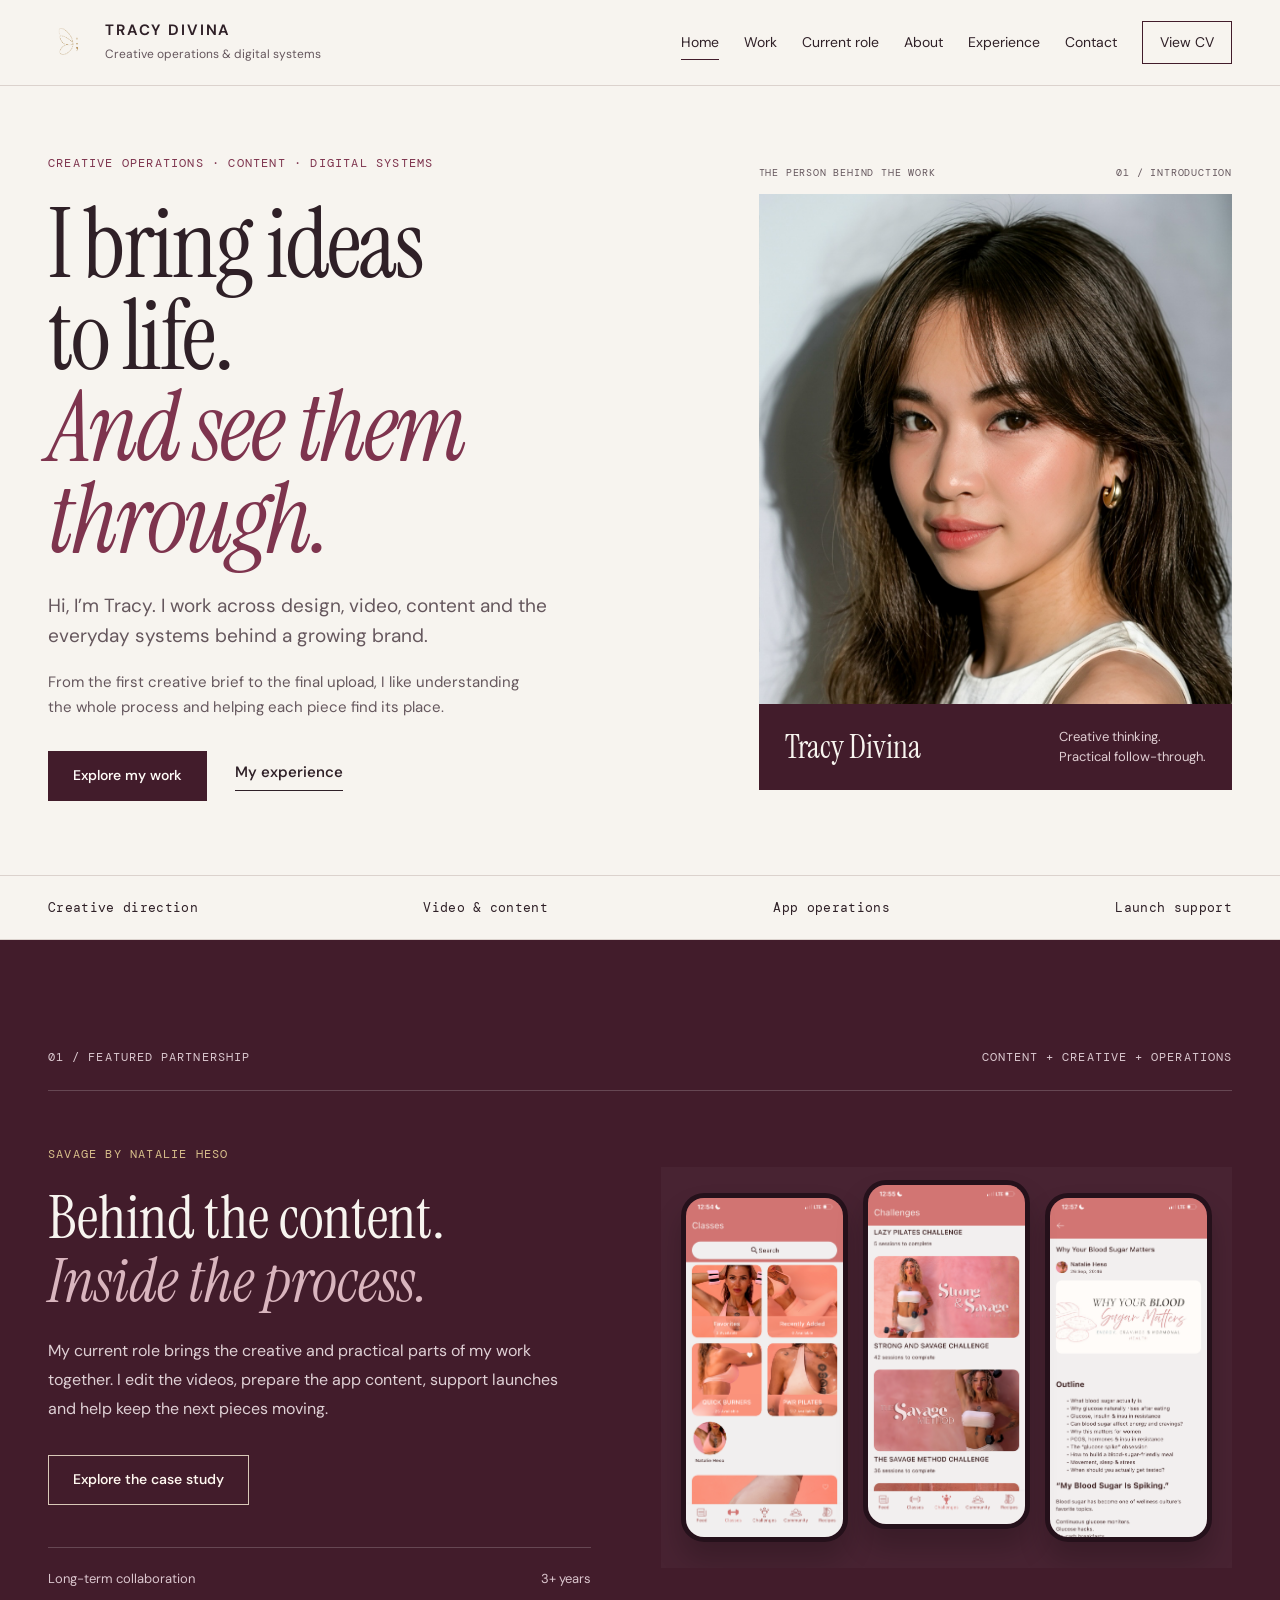
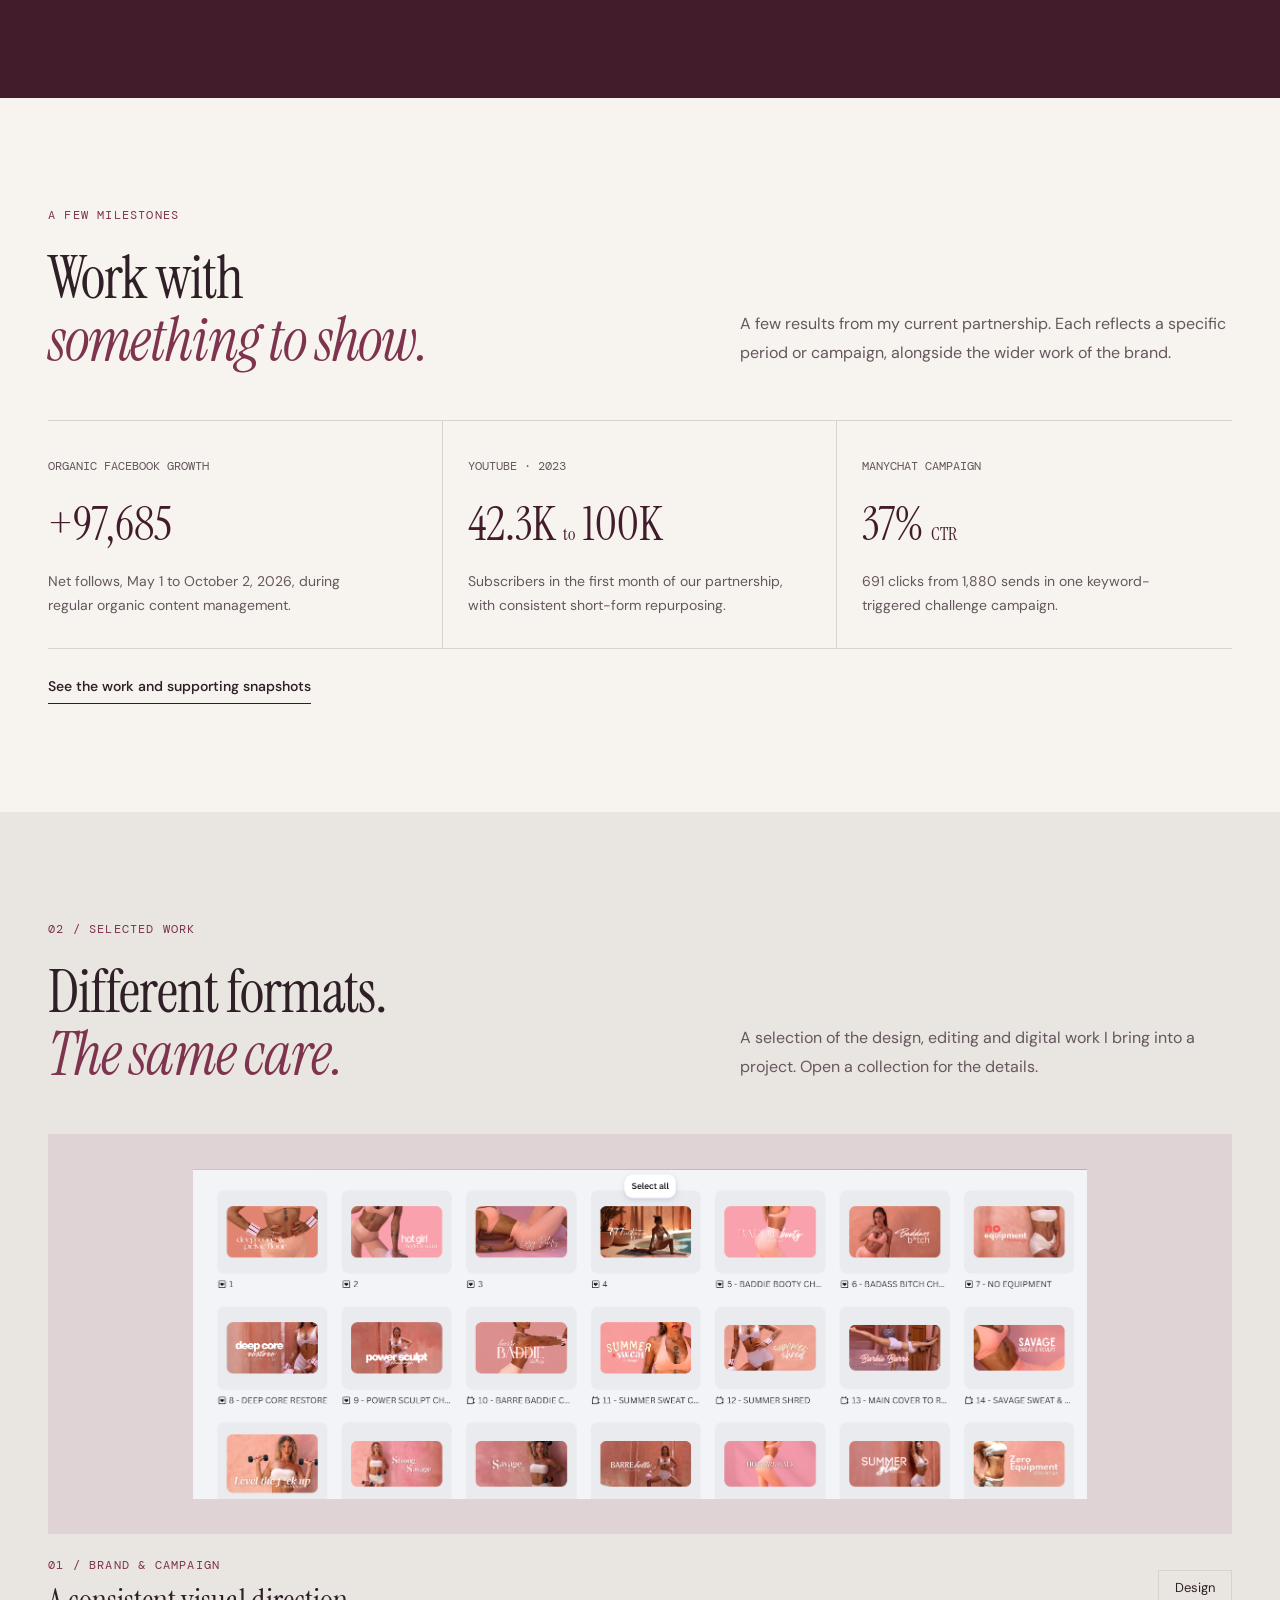
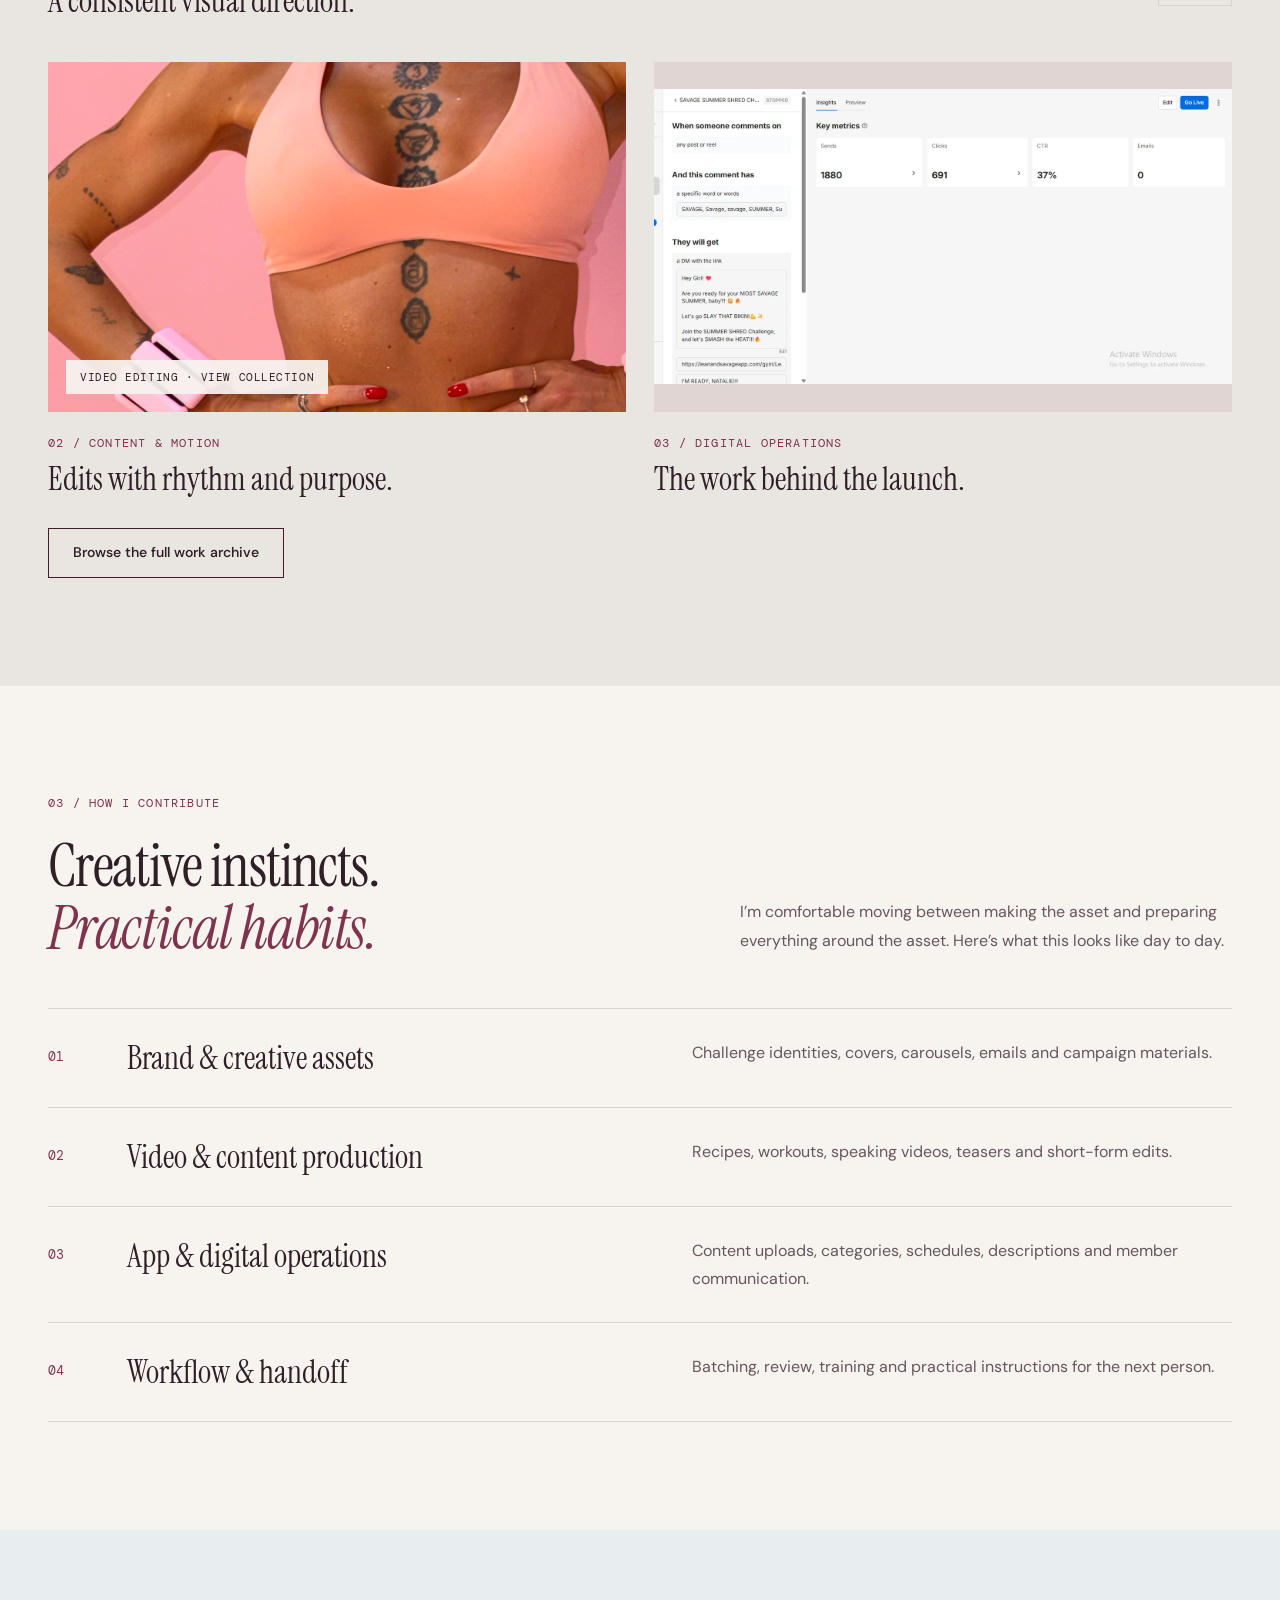
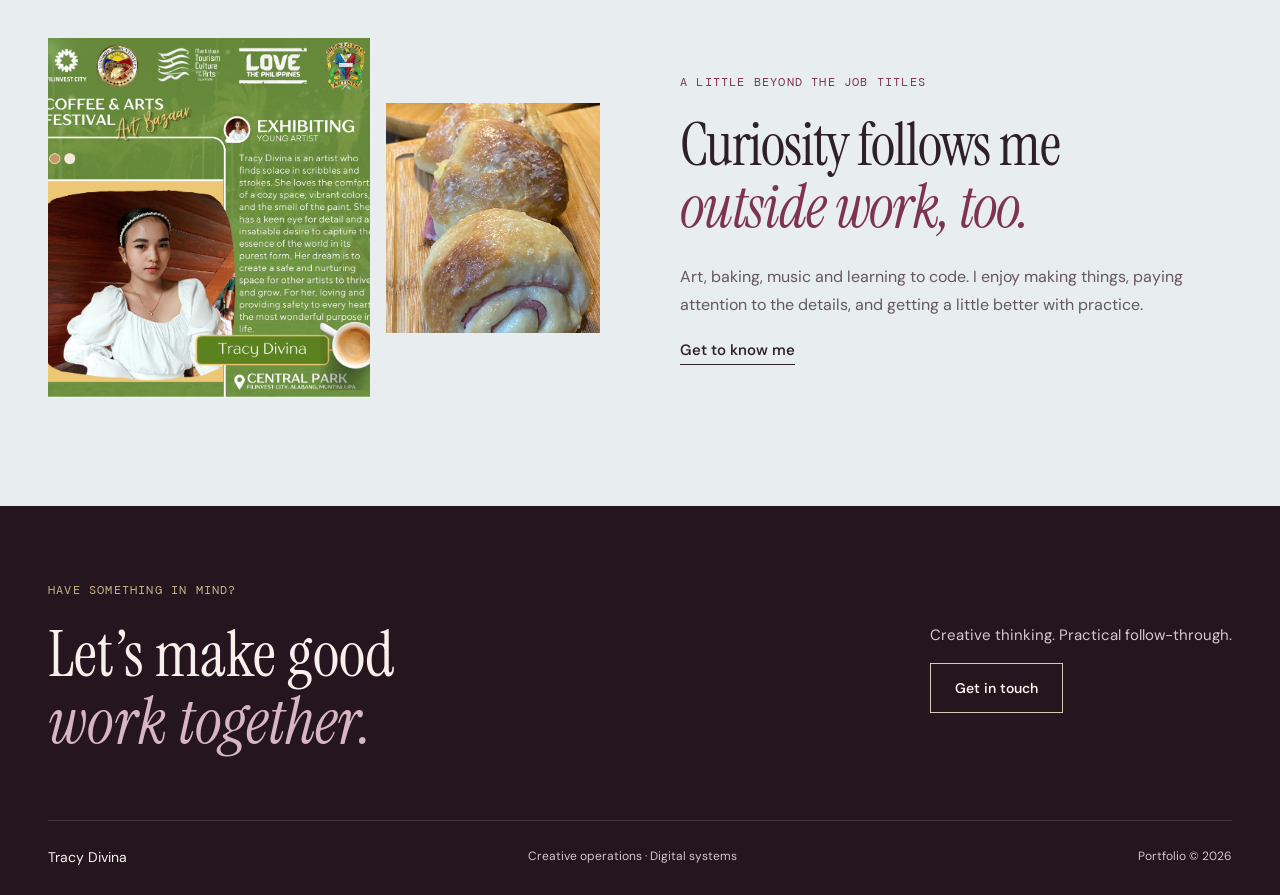
==== commit a5a9de2f: "Upgrade portfolio design and gallery interactions across all six pages" ====
--- a/index.html
+++ b/index.html
@@ -1,135 +1,12 @@
-<!doctype html>
-<html lang="en">
-<head>
-  <meta charset="utf-8">
-  <meta name="viewport" content="width=device-width,initial-scale=1">
-  <meta name="description" content="Tracy Divina — creative operations, content, video, app support and digital systems.">
-  <title>Tracy | Creative Operations · Digital Systems</title>
-  <link rel="stylesheet" href="style.css">
-</head>
-<body>
-  <div class="archivebar"><span>TRACY / PERSONAL WORK ARCHIVE</span><span>CREATIVE OPERATIONS · DIGITAL SYSTEMS</span></div>
-  <header class="site-head">
-    <div class="wrap nav">
-      <a class="brand" href="index.html">
-        <img src="assets/images/primary-emblem.png" alt="Tracy emblem">
-        <div><div class="brand-title">TRACY</div><div class="brand-sub">Creative Operations · Digital Systems</div></div>
-      </a>
-      <nav class="navlinks">
-        <a class="active" href="index.html">Home</a>
-        <a href="pages/work.html">Work</a>
-        <a href="pages/savage.html">Current Role</a>
-        <a href="pages/about.html">About</a>
-        <a href="pages/experience.html">Experience</a>
-        <a href="pages/contact.html">Contact</a>
-        <a class="cv" href="https://canva.link/fame-tracy-divina-cv" target="_blank" rel="noreferrer">CV ↗</a>
-      </nav>
-      <button class="menu" data-menu>Menu</button>
-    </div>
-  </header>
-
-  <main>
-    <section class="wrap hero">
-      <div>
-        <div class="eyebrow">A visual introduction</div>
-        <h1 class="display">I help ideas become <em>real work.</em></h1>
-        <p class="lead">I work across creative direction, content, video, social media and the digital systems around them. I like being close enough to the work to understand how the pieces connect, then making those pieces easier to build, launch and keep moving.</p>
-        <p class="body">Most of my current work sits behind a growing fitness brand, where I move between creative execution and the practical steps that make the output usable: editing, design, uploads, app updates, launch support, organization and handoff.</p>
-        <div class="actions"><a class="btn fill" href="pages/work.html">See my work</a><a class="btn" href="https://canva.link/fame-tracy-divina-cv" target="_blank" rel="noreferrer">View CV ↗</a></div>
-      </div>
-      <div class="portrait">
-        <img src="assets/images/tracy-portrait.jpg" alt="Portrait of Tracy">
-        <div class="portrait-caption"><strong>Currently</strong><p>Creative operations, content, video, app support and systems for a growing fitness brand.</p></div>
-      </div>
-    </section>
-
-    <section class="section bg-salmon">
-      <div class="wrap">
-        <div class="section-head">
-          <div><div class="eyebrow">What I handle</div><h2 class="title">Creative on one side. <em>Operations on the other.</em></h2></div>
-          <p class="body">I ended up liking the middle: the place where a creative idea has to become a real deliverable, get uploaded somewhere, go live, perform, and then become easier to repeat.</p>
-        </div>
-        <div class="four-grid">
-          <article class="info-card"><span class="n">01</span><h3>Creative assets</h3><p>Challenge looks, covers, posters, carousels, emails and the visual decisions that keep a brand recognizable.</p></article>
-          <article class="info-card"><span class="n">02</span><h3>Video editing</h3><p>Recipes, workouts, speaking videos, vlogs, teasers and short-form edits shaped around timing, cuts, framing and attention.</p></article>
-          <article class="info-card"><span class="n">03</span><h3>App + digital support</h3><p>Uploads, descriptions, categories, schedules, push notifications, backend review and member-facing presentation.</p></article>
-          <article class="info-card"><span class="n">04</span><h3>Workflow support</h3><p>Batching, review, handoff, training and practical systems that help the publishing rhythm keep moving.</p></article>
-        </div>
-      </div>
-    </section>
-
-    <section class="section bg-paper2">
-      <div class="wrap">
-        <div class="section-head">
-          <div><div class="eyebrow">Recent milestones</div><h2 class="title">A few recent wins I’m <em>happy to have contributed to.</em></h2></div>
-          <p class="body">These are not the whole story, only a few moments that make me proud of the work behind them.</p>
-        </div>
-        <div class="metrics">
-          <article class="metric"><span>Organic Facebook growth</span><strong>+97,685</strong><p>Net follows from May 1 to Oct 2, 2026 during a period of regular organic content management.</p></article>
-          <article class="metric"><span>YouTube growth · 2023</span><strong>42.3K → 100K</strong><p>Reached 100K subscribers in the first month of our partnership through steady short-form repurposing.</p></article>
-          <article class="metric"><span>ManyChat campaign</span><strong>37% CTR</strong><p>1,880 sends and 691 clicks from one keyword-triggered challenge campaign.</p></article>
-          <article class="metric"><span>Current client work</span><strong>3+ years</strong><p>Long-form video, app content operations, launches, creative production and ongoing support.</p></article>
-        </div>
-      </div>
-    </section>
-
-    <section class="section">
-      <div class="wrap case-lead">
-        <div>
-          <div class="eyebrow">Current role</div>
-          <h2 class="feature-title">A lot of my work happens <em>between the idea and the launch.</em></h2>
-          <p class="body">I currently support SAVAGE by Natalie Heso across content, video, social media, app updates, creative assets, automation and launch support. The work changes from day to day, but the pattern is consistent: make it, prepare it, place it where it belongs, review it, and keep the next piece moving.</p>
-          <div class="actions"><a class="btn fill" href="pages/savage.html">Open current-role case study</a></div>
-        </div>
-        <div class="phone-row">
-          <article class="phone-card"><div class="phone"><div class="phone-screen"><img src="assets/app/app-01.png" alt="Fitness app content"></div></div></article>
-          <article class="phone-card"><div class="phone"><div class="phone-screen"><img src="assets/app/app-03.png" alt="Fitness app classes"></div></div></article>
-          <article class="phone-card"><div class="phone"><div class="phone-screen"><img src="assets/app/app-09.png" alt="Workout library"></div></div></article>
-        </div>
-      </div>
-    </section>
-
-    <section class="section bg-blue">
-      <div class="wrap">
-        <div class="section-head">
-          <div><div class="eyebrow">Video editing</div><h2 class="title">I edit in different formats, depending on what the content <em>needs.</em></h2></div>
-          <p class="body">Montage-style edits and speed cuts that create a stop-motion feel are some of the techniques I use most because they keep viewers entertained and immersed. I also edit audio meditations, speaking videos, vlogs, teaser videos, recipes and workout content.</p>
-        </div>
-        <div class="phone-row">
-          <article class="phone-card"><div class="phone"><div class="phone-screen"><video src="assets/video/video-01.mp4" controls muted loop playsinline></video></div></div><h4>Recipe edit</h4><p>Quick visual sequencing that keeps the process readable without slowing the reel down.</p></article>
-          <article class="phone-card"><div class="phone"><div class="phone-screen"><video src="assets/video/video-02.mp4" controls muted loop playsinline></video></div></div><h4>Recipe edit</h4><p>Fast cuts and clean framing used to keep attention on the action.</p></article>
-          <article class="phone-card center"><div class="phone"><div class="phone-screen"><video src="assets/video/campaign-teaser.mp4" controls muted loop playsinline></video></div></div><h4>Campaign teaser</h4><p>A short launch teaser built around energy, anticipation and a clear visual hook.</p></article>
-          <article class="phone-card"><div class="phone"><div class="phone-screen"><video src="assets/video/video-05.mp4" controls muted loop playsinline></video></div></div><h4>Recipe edit</h4><p>Movement, close framing and pacing used to make the food feel tactile and watchable.</p></article>
-          <article class="phone-card"><div class="phone"><div class="phone-screen"><video src="assets/video/video-06.mp4" controls muted loop playsinline></video></div></div><h4>Recipe edit</h4><p>A simple sequence shaped for a social-first viewing rhythm.</p></article>
-        </div>
-      </div>
-    </section>
-
-    <section class="section bg-yellow">
-      <div class="wrap stack-wrap">
-        <div class="stack-stage" data-stack>
-          <div class="stack-card"><img src="assets/food/food-01.jpg" alt="Baking"></div>
-          <div class="stack-card"><img src="assets/art/art-07.png" alt="Art exhibition"></div>
-          <div class="stack-card"><img src="assets/learning/learning-02.png" alt="Learning to code"></div>
-          <div class="stack-card"><img src="assets/food/food-05.png" alt="Dinner table styling"></div>
-          <div class="stack-card"><img src="assets/art/art-05.png" alt="Art teaching"></div>
-        </div>
-        <div class="stack-copy">
-          <div class="eyebrow">Outside work</div>
-          <h3>My hobbies are usually another excuse to <em>learn with my hands.</em></h3>
-          <p>My interests keep teaching me new ways to observe, make, refine and communicate. I do not need every interest to become a profession. I do like noticing how each one changes the way I see things.</p>
-          <div class="actions"><a class="btn fill" href="pages/about.html">Get to know me</a></div>
-        </div>
-      </div>
-    </section>
-
-    <section class="quote-band"><div class="wrap"><p class="quote">“The thread was never the job title. The thread was learning how things <em>work.</em>”</p></div></section>
-
-    <section class="cta"><div class="wrap"><div class="eyebrow" style="justify-content:center">The formal version</div><h2 class="title" style="max-width:none">My CV keeps the role history <em>simple.</em></h2><a class="btn fill" href="https://canva.link/fame-tracy-divina-cv" target="_blank" rel="noreferrer">Open CV ↗</a></div></section>
-  </main>
-
-  <footer class="footer"><div class="wrap footer-inner"><span>Tracy · Creative Operations · Digital Systems</span><span>Portfolio · 2026</span></div></footer>
-  <div class="lightbox"><button>×</button><img alt="Expanded preview"></div>
-  <script src="site.js"></script>
-</body>
-</html>
+<!doctype html><html lang="en"><head><meta charset="utf-8"><meta name="viewport" content="width=device-width,initial-scale=1"><title>Tracy Divina | Creative Operations & Digital Systems</title><meta name="description" content="Meet Tracy Divina. Selected work in creative operations, video editing, brand content, app operations and launch support."><meta name="theme-color" content="#421c2b"><link rel="icon" href="assets/images/primary-emblem.png"><link rel="stylesheet" href="style.css"></head><body class="home"><a class="skip-link" href="#main">Skip to content</a><header class="site-head"><div class="wrap nav"><a class="brand" href="index.html" aria-label="Tracy Divina, home"><img src="assets/images/primary-emblem.png" alt="" width="48" height="48"><span><span class="brand-title">TRACY DIVINA</span><span class="brand-sub">Creative operations & digital systems</span></span></a><nav class="navlinks" id="navigation" aria-label="Main navigation"><a href="index.html" aria-current="page" class="active">Home</a><a href="pages/work.html">Work</a><a href="pages/savage.html">Current role</a><a href="pages/about.html">About</a><a href="pages/experience.html">Experience</a><a href="pages/contact.html">Contact</a><a class="cv" href="https://canva.link/fame-tracy-divina-cv" target="_blank" rel="noopener noreferrer">View CV</a></nav><button class="menu" data-menu aria-controls="navigation" aria-expanded="false">Menu</button></div></header><main id="main">
+<section class="wrap home-hero">
+<div class="hero-copy"><p class="eyebrow">Creative operations · Content · Digital systems</p><h1>I bring ideas<br>to life.<br><em>And see them<br>through.</em></h1><p class="lead">Hi, I’m Tracy. I work across design, video, content and the everyday systems behind a growing brand.</p><p class="hero-note">From the first creative brief to the final upload, I like understanding the whole process and helping each piece find its place.</p><div class="actions"><a class="btn fill" href="pages/work.html">Explore my work</a><a class="text-link" href="pages/experience.html">My experience</a></div></div>
+<figure class="hero-portrait"><div class="portrait-label"><span>THE PERSON BEHIND THE WORK</span><span>01 / INTRODUCTION</span></div><img src="assets/images/tracy-portrait.jpg" alt="Tracy Divina" fetchpriority="high" width="768" height="1024"><figcaption><strong>Tracy Divina</strong><span>Creative thinking.<br>Practical follow-through.</span></figcaption></figure>
+</section>
+<div class="expertise-strip"><div class="wrap"><span>Creative direction</span><span>Video & content</span><span>App operations</span><span>Launch support</span></div></div>
+<section class="section featured-case"><div class="wrap"><div class="section-kicker"><span>01 / FEATURED PARTNERSHIP</span><span>CONTENT + CREATIVE + OPERATIONS</span></div><div class="featured-layout"><div><p class="eyebrow">SAVAGE by Natalie Heso</p><h2>Behind the content.<br><em>Inside the process.</em></h2><p>My current role brings the creative and practical parts of my work together. I edit the videos, prepare the app content, support launches and help keep the next pieces moving.</p><a class="btn light" href="pages/savage.html">Explore the case study</a><div class="case-meta"><span>Long-term collaboration</span><span>3+ years</span></div></div><a href="pages/savage.html" class="case-visual" aria-label="View SAVAGE case study"><img loading="lazy" src="assets/app/app-01.png" alt="SAVAGE app content"><img loading="lazy" src="assets/app/app-03.png" alt="SAVAGE workout classes"><img loading="lazy" src="assets/app/app-09.png" alt="SAVAGE workout library"></a></div></div></section>
+<section class="section results-section"><div class="wrap"><div class="section-head"><div><p class="eyebrow">A few milestones</p><h2 class="title">Work with<br><em>something to show.</em></h2></div><p class="body">A few results from my current partnership. Each reflects a specific period or campaign, alongside the wider work of the brand.</p></div><div class="metrics"><article class="metric"><span>Organic Facebook growth</span><strong>+97,685</strong><p>Net follows, May 1 to October 2, 2026, during regular organic content management.</p></article><article class="metric"><span>YouTube · 2023</span><strong>42.3K <small>to</small> 100K</strong><p>Subscribers in the first month of our partnership, with consistent short-form repurposing.</p></article><article class="metric"><span>ManyChat campaign</span><strong>37% <small>CTR</small></strong><p>691 clicks from 1,880 sends in one keyword-triggered challenge campaign.</p></article></div><a class="text-link evidence-link" href="pages/savage.html">See the work and supporting snapshots</a></div></section>
+<section class="section selected-section"><div class="wrap"><div class="section-head"><div><p class="eyebrow">02 / Selected work</p><h2 class="title">Different formats.<br><em>The same care.</em></h2></div><p class="body">A selection of the design, editing and digital work I bring into a project. Open a collection for the details.</p></div><div class="project-grid"><a class="project-card project-wide" href="pages/savage.html#creative"><div class="project-image"><img loading="lazy" src="assets/design/design-01.png" alt="SAVAGE challenge cover design collection"></div><div class="project-caption"><div><span class="eyebrow">01 / Brand & campaign</span><h3>A consistent visual direction.</h3></div><span class="project-tag">Design</span></div></a><a class="project-card" href="pages/savage.html#video"><div class="project-image video-preview"><video preload="none" muted playsinline poster="assets/photo/client-photo-01.jpg" src="assets/video/campaign-teaser.mp4"></video><span class="video-label">VIDEO EDITING · VIEW COLLECTION</span></div><div class="project-caption"><div><span class="eyebrow">02 / Content & motion</span><h3>Edits with rhythm and purpose.</h3></div></div></a><a class="project-card" href="pages/savage.html#operations"><div class="project-image"><img loading="lazy" src="assets/backend/manychat-automation.webp" alt="ManyChat keyword-triggered campaign workflow"></div><div class="project-caption"><div><span class="eyebrow">03 / Digital operations</span><h3>The work behind the launch.</h3></div></div></a></div><div class="actions"><a class="btn" href="pages/work.html">Browse the full work archive</a></div></div></section>
+<section class="section capabilities"><div class="wrap"><div class="section-head"><div><p class="eyebrow">03 / How I contribute</p><h2 class="title">Creative instincts.<br><em>Practical habits.</em></h2></div><p class="body">I’m comfortable moving between making the asset and preparing everything around the asset. Here’s what this looks like day to day.</p></div><div class="service-list"><article><span>01</span><h3>Brand & creative assets</h3><p>Challenge identities, covers, carousels, emails and campaign materials.</p></article><article><span>02</span><h3>Video & content production</h3><p>Recipes, workouts, speaking videos, teasers and short-form edits.</p></article><article><span>03</span><h3>App & digital operations</h3><p>Content uploads, categories, schedules, descriptions and member communication.</p></article><article><span>04</span><h3>Workflow & handoff</h3><p>Batching, review, training and practical instructions for the next person.</p></article></div></div></section>
+<section class="section personal-section"><div class="wrap personal-layout"><div class="personal-images"><img loading="lazy" src="assets/art/art-07.png" alt="Tracy’s art exhibition"><img loading="lazy" src="assets/food/food-01.jpg" alt="Tracy’s baking"></div><div><p class="eyebrow">A little beyond the job titles</p><h2 class="title">Curiosity follows me<br><em>outside work, too.</em></h2><p class="body">Art, baking, music and learning to code. I enjoy making things, paying attention to the details, and getting a little better with practice.</p><a class="text-link" href="pages/about.html">Get to know me</a></div></div></section>
+</main><footer class="footer"><div class="wrap footer-top"><div><p class="eyebrow">Have something in mind?</p><h2>Let’s make good<br><em>work together.</em></h2></div><div><p>Creative thinking. Practical follow-through.</p><a class="btn light" href="pages/contact.html">Get in touch</a></div></div><div class="wrap footer-inner"><a href="index.html">Tracy Divina</a><span>Creative operations · Digital systems</span><span>Portfolio © 2026</span></div></footer><div class="lightbox" role="dialog" aria-modal="true" aria-label="Work sample preview" hidden><button aria-label="Close preview">Close ×</button><img alt="Expanded preview"></div><script src="site.js"></script></body></html>
--- a/style.css
+++ b/style.css
@@ -1,208 +1,12 @@
-@import url('https://fonts.googleapis.com/css2?family=DM+Mono:wght@300;400;500&family=Montserrat:wght@400;500;600&family=Playfair+Display:ital,wght@0,500;0,600;0,700;1,500;1,600&display=swap');
-:root{
-  --paper:#f7f3ed;
-  --paper2:#fffdfa;
-  --paper3:#eee6dc;
-  --ink:#4b3738;
-  --ink2:#715e60;
-  --salmon:#d98788;
-  --salmon-deep:#9d5e64;
-  --salmon-soft:#efd5d3;
-  --blue:#dfe8ef;
-  --blue-deep:#536b87;
-  --yellow:#efe1a8;
-  --gold:#b58f54;
-  --line:#d9cdc5;
-  --shadow:0 22px 52px rgba(64,45,47,.10);
-  --serif:'Playfair Display',Georgia,serif;
-  --sans:'Montserrat',Arial,sans-serif;
-  --mono:'DM Mono',monospace;
-}
-*{box-sizing:border-box}
-html{scroll-behavior:smooth}
-body{margin:0;background:var(--paper);color:var(--ink);font-family:var(--sans);line-height:1.65;-webkit-font-smoothing:antialiased}
-a{color:inherit;text-decoration:none}
-img,video{display:block;max-width:100%}
-button{font:inherit;color:inherit}
-.wrap{width:min(1200px,calc(100% - 44px));margin:0 auto}
-.archivebar{display:flex;justify-content:space-between;gap:20px;padding:10px 24px;background:var(--ink);color:#fffaf7;font:500 10px/1.2 var(--mono);letter-spacing:.19em;text-transform:uppercase}
-.site-head{position:sticky;top:0;z-index:40;background:rgba(247,243,237,.94);backdrop-filter:blur(16px);border-bottom:1px solid var(--line)}
-.nav{display:flex;align-items:center;justify-content:space-between;gap:24px;padding:17px 0}
-.brand{display:flex;align-items:center;gap:12px;min-width:0}
-.brand img{width:34px;height:34px;object-fit:contain}
-.brand-title{font-family:var(--serif);font-size:24px;letter-spacing:.17em;line-height:1}
-.brand-sub{font-size:9px;letter-spacing:.16em;text-transform:uppercase;color:var(--ink2);margin-top:5px}
-.navlinks{display:flex;align-items:center;gap:25px;font-size:10px;letter-spacing:.16em;text-transform:uppercase;color:var(--ink2)}
-.navlinks a{padding:7px 0;border-bottom:1px solid transparent}
-.navlinks a:hover,.navlinks a.active{color:var(--ink);border-color:var(--salmon)}
-.cv,.btn{display:inline-flex;align-items:center;justify-content:center;padding:12px 17px;border:1px solid var(--ink);background:transparent;font-size:10px;letter-spacing:.14em;text-transform:uppercase;transition:.25s ease}
-.cv:hover,.btn:hover{background:var(--ink);color:var(--paper2);transform:translateY(-1px)}
-.btn.fill{background:var(--ink);color:var(--paper2)}
-.btn.fill:hover{background:var(--salmon-deep);border-color:var(--salmon-deep)}
-.menu{display:none;border:1px solid var(--line);background:var(--paper2);padding:9px 12px}
-main{overflow:hidden}
-.section{padding:90px 0}
-.section.compact{padding:68px 0}
-.bg-paper2{background:var(--paper2)}
-.bg-salmon{background:var(--salmon);color:#fffaf7}
-.bg-salmon .eyebrow,.bg-salmon .body,.bg-salmon .subcopy{color:#fff7f4}
-.bg-salmon .eyebrow:after{background:#f5d9d5}
-.bg-salmon .title,.bg-salmon .display{color:#fffaf7}
-.bg-salmon .title em,.bg-salmon .display em{color:#7f474d}
-.bg-blue{background:var(--blue)}
-.bg-yellow{background:var(--yellow)}
-.hero{display:grid;grid-template-columns:1.04fr .96fr;gap:70px;align-items:center;min-height:calc(100vh - 106px);padding:74px 0 84px}
-.hero.compact{min-height:auto;padding:68px 0}
-.eyebrow{display:flex;align-items:center;gap:14px;margin-bottom:18px;font:500 10px/1.2 var(--mono);letter-spacing:.24em;text-transform:uppercase;color:#8c6d3d}
-.eyebrow:after{content:"";width:52px;height:1px;background:#b6935d}
-.display,.title,.quote,.feature-title,.gallery-title{font-family:var(--serif);font-weight:500;line-height:.95;margin:0;color:var(--ink)}
-.display{font-size:clamp(62px,7.8vw,108px);max-width:760px}
-.title{font-size:clamp(42px,5vw,78px);max-width:11ch}
-.display em,.title em,.quote em,.feature-title em,.gallery-title em{font-style:italic;color:var(--salmon-deep)}
-.lead{font-size:18px;line-height:1.7;max-width:60ch;margin:24px 0 16px;color:#5d494b}
-.body{font-size:14px;line-height:1.85;color:var(--ink2);max-width:62ch}
-.subcopy{font-size:13px;color:var(--ink2);line-height:1.8}
-.actions{display:flex;flex-wrap:wrap;gap:12px;margin-top:27px}
-.portrait{position:relative;min-height:570px;display:flex;align-items:center;justify-content:center}
-.portrait:before{content:"";position:absolute;width:86%;height:480px;right:0;bottom:14px;background:linear-gradient(180deg,#eaa2a0,#dfb9c4);border-radius:180px 180px 40px 40px}
-.portrait img{position:relative;width:min(460px,91%);height:520px;object-fit:cover;object-position:center top;box-shadow:var(--shadow)}
-.portrait-caption{position:absolute;left:0;bottom:18px;max-width:270px;background:rgba(255,253,250,.97);padding:23px 26px;border:1px solid var(--line);box-shadow:var(--shadow)}
-.portrait-caption strong{display:block;font-family:var(--serif);font-size:24px;margin-bottom:7px}
-.portrait-caption p{font-size:12px;line-height:1.65;margin:0;color:var(--ink2)}
-.section-head{display:grid;grid-template-columns:1.1fr .9fr;gap:48px;align-items:end;margin-bottom:42px}
-.four-grid{display:grid;grid-template-columns:repeat(4,minmax(0,1fr));gap:16px}
-.info-card{background:#fffaf7;color:var(--ink);padding:26px;min-height:220px;border:1px solid rgba(75,55,56,.10)}
-.info-card .n{font:500 9px var(--mono);letter-spacing:.18em;color:#a66f2c}
-.info-card h3{font:600 27px/1.05 var(--serif);margin:26px 0 10px;color:var(--ink)}
-.info-card p{font-size:12px;line-height:1.7;color:var(--ink2);margin:0}
-.metrics{display:grid;grid-template-columns:repeat(4,minmax(0,1fr));gap:16px}
-.metric{background:var(--paper);border:1px solid var(--line);padding:27px;min-height:235px}
-.metric span{font:500 9px var(--mono);letter-spacing:.16em;text-transform:uppercase;color:#9a7640}
-.metric strong{display:block;font:500 clamp(34px,4vw,62px)/.95 var(--serif);margin:18px 0 13px;color:var(--salmon-deep)}
-.metric p{font-size:12px;line-height:1.7;color:var(--ink2);margin:0}
-.case-lead{display:grid;grid-template-columns:.78fr 1.22fr;gap:40px;align-items:center}
-.feature-title{font-size:clamp(44px,5.5vw,78px);margin-bottom:18px}
-.case-note{background:var(--paper2);padding:30px;border:1px solid var(--line)}
-.case-note p{margin:0 0 14px;color:var(--ink2);font-size:14px;line-height:1.8}
-.phone-row{display:grid;grid-template-columns:repeat(5,minmax(0,1fr));gap:18px;align-items:start}
-.phone-card{min-width:0}
-.phone{background:#111;border:7px solid #111;border-radius:34px;padding:5px;box-shadow:0 20px 36px rgba(0,0,0,.14);aspect-ratio:9/19.5;position:relative;overflow:hidden}
-.phone:before{content:"";position:absolute;top:6px;left:50%;transform:translateX(-50%);width:32%;height:18px;background:#111;border-radius:0 0 12px 12px;z-index:3}
-.phone-screen{height:100%;border-radius:25px;overflow:hidden;background:#fff}
-.phone-screen img,.phone-screen video{width:100%;height:100%;object-fit:cover}
-.phone-card h4{font:600 20px/1.1 var(--serif);margin:13px 0 6px}
-.phone-card p{font-size:11px;line-height:1.6;color:var(--ink2);margin:0}
-.phone-card.center .phone{transform:translateY(-8px)}
-.rail-head{display:flex;justify-content:space-between;align-items:flex-end;gap:20px;margin-bottom:18px}
-.rail-head h3{font:600 34px/1 var(--serif);margin:0 0 6px}
-.rail-head p{font-size:11px;color:var(--ink2);margin:0}
-.rail-buttons{display:flex;gap:8px}
-.rail-buttons button,.deck-buttons button{width:38px;height:38px;border:1px solid var(--ink);background:var(--paper2);cursor:pointer}
-.rail{display:flex;gap:18px;overflow-x:auto;scrollbar-width:none;padding:8px 0 6px;scroll-snap-type:x proximity}
-.rail::-webkit-scrollbar{display:none}
-.rail .phone-card{flex:0 0 220px;scroll-snap-align:start}
-.tablet-layout{display:grid;grid-template-columns:1.25fr .75fr;gap:38px;align-items:center}
-.tablet-shell{background:#eee8e1;border:1px solid #cdbfb7;border-radius:36px;padding:18px;box-shadow:var(--shadow)}
-.tablet{background:#111;border-radius:28px;padding:12px}
-.tablet-screen{height:520px;background:#fff;border-radius:18px;overflow:auto;scrollbar-width:thin}
-.tablet-screen img{width:100%;height:auto;display:block}
-.device-note h3{font:500 48px/.98 var(--serif);margin:0 0 18px}
-.device-note p{font-size:13px;line-height:1.8;color:var(--ink2)}
-.tablet-dots{display:flex;gap:7px;justify-content:center;margin-top:13px}
-.tablet-dot{width:8px;height:8px;border-radius:50%;border:1px solid var(--ink2);background:transparent}
-.tablet-dot.active{background:var(--ink)}
-.deck-buttons{display:flex;gap:9px;margin-top:18px}
-.desktop-grid{display:grid;grid-template-columns:repeat(2,minmax(0,1fr));gap:22px}
-.desktop-card{background:var(--paper2);border:1px solid var(--line);box-shadow:var(--shadow);overflow:hidden}
-.windowbar{height:36px;background:#efe9e2;border-bottom:1px solid var(--line);display:flex;align-items:center;gap:7px;padding:0 14px}
-.windowbar i{width:10px;height:10px;border-radius:50%;background:#d7b690}
-.desktop-media{height:360px;overflow:auto;background:#fff}
-.desktop-media img{width:100%;height:auto;min-height:100%;object-fit:contain}
-.desktop-copy{padding:20px 22px 23px}
-.desktop-copy h4{font:600 25px/1.05 var(--serif);margin:0 0 7px}
-.desktop-copy p{font-size:12px;line-height:1.7;color:var(--ink2);margin:0}
-.social-row{display:grid;grid-template-columns:repeat(6,minmax(0,1fr));gap:13px;align-items:start}
-.social-row .phone{border-width:5px;border-radius:27px}
-.social-row .phone:before{height:13px}
-.social-label{text-align:center;font:500 9px var(--mono);letter-spacing:.12em;text-transform:uppercase;margin-top:10px;color:var(--ink2)}
-.stack-wrap{display:grid;grid-template-columns:1.05fr .95fr;gap:48px;align-items:center}
-.stack-stage{position:relative;min-height:500px;perspective:1200px}
-.stack-card{position:absolute;left:50%;top:50%;width:min(430px,78%);aspect-ratio:1/1;background:#fff;border:12px solid #fff;box-shadow:0 22px 45px rgba(73,53,55,.16);transition:transform .55s cubic-bezier(.2,.8,.2,1),opacity .4s ease;cursor:pointer;overflow:hidden}
-.stack-card img{width:100%;height:100%;object-fit:contain;background:#f8f4ef}
-.stack-stage .stack-card:nth-child(1){transform:translate(-50%,-50%) rotate(-4deg);z-index:5}
-.stack-stage .stack-card:nth-child(2){transform:translate(-46%,-46%) rotate(3deg);z-index:4}
-.stack-stage .stack-card:nth-child(3){transform:translate(-54%,-44%) rotate(-7deg);z-index:3}
-.stack-stage .stack-card:nth-child(4){transform:translate(-48%,-40%) rotate(7deg);z-index:2}
-.stack-stage .stack-card:nth-child(5){transform:translate(-52%,-38%) rotate(-2deg);z-index:1}
-.stack-stage:hover .stack-card:nth-child(1){transform:translate(-78%,-54%) rotate(-8deg)}
-.stack-stage:hover .stack-card:nth-child(2){transform:translate(-28%,-56%) rotate(7deg)}
-.stack-stage:hover .stack-card:nth-child(3){transform:translate(-72%,-24%) rotate(-4deg)}
-.stack-stage:hover .stack-card:nth-child(4){transform:translate(-18%,-20%) rotate(10deg)}
-.stack-stage:hover .stack-card:nth-child(5){transform:translate(-50%,-3%) rotate(-1deg)}
-.stack-copy h3{font:500 58px/.98 var(--serif);margin:0 0 18px}
-.stack-copy p{font-size:13px;line-height:1.85;color:var(--ink2)}
-.flipbook{display:grid;grid-template-columns:1fr 1fr;gap:28px;align-items:center}
-.flip-shell{position:relative;min-height:520px;perspective:1600px}
-.flip-page{position:absolute;inset:0;margin:auto;width:min(520px,92%);height:460px;background:#fff;border:1px solid var(--line);box-shadow:var(--shadow);display:flex;align-items:center;justify-content:center;padding:16px;transition:transform .55s ease,opacity .35s ease;transform-origin:left center;cursor:pointer}
-.flip-page img{width:100%;height:100%;object-fit:contain}
-.flip-page.active{z-index:3;transform:rotateY(0)}
-.flip-page.behind{z-index:1;transform:translateX(18px) rotateY(-4deg);opacity:.78}
-.flip-page.hidden{opacity:0;pointer-events:none;transform:rotateY(-92deg)}
-.flip-copy h3{font:500 58px/.98 var(--serif);margin:0 0 18px}
-.art-gallery{position:relative;background:#ece7df;padding:56px 34px 64px;min-height:820px;box-shadow:inset 0 0 0 1px #ddd1c9}
-.art-gallery:before{content:"";position:absolute;left:0;right:0;bottom:0;height:70px;background:linear-gradient(#d9d0c8,#cbbfb5)}
-.art-frame{position:absolute;background:#fff;padding:9px;border:1px solid #c5b8ae;box-shadow:0 10px 22px rgba(0,0,0,.12);transition:.25s ease;cursor:zoom-in}
-.art-frame:hover{transform:translateY(-7px) scale(1.02);z-index:12!important}
-.art-frame img{width:100%;height:100%;object-fit:cover;background:#fff}
-.art-frame.contain img{object-fit:contain}
-.art-caption{position:absolute;left:44px;bottom:22px;right:44px;z-index:2;display:flex;justify-content:space-between;gap:20px;font-size:11px;color:#6f6060}
-.gallery-title{font-size:clamp(48px,6vw,84px);max-width:10ch;margin-bottom:18px}
-.gallery-copy{font-size:14px;line-height:1.85;color:var(--ink2);max-width:65ch}
-.gallery-intro{display:grid;grid-template-columns:.9fr 1.1fr;gap:44px;align-items:end;margin-bottom:34px}
-.learning-cards{display:grid;grid-template-columns:repeat(3,minmax(0,1fr));gap:18px}
-.learning-card{background:var(--paper2);border:1px solid var(--line);padding:16px;box-shadow:var(--shadow)}
-.learning-card img{width:100%;aspect-ratio:16/10;object-fit:cover;background:#fff}
-.learning-card h4{font:600 24px/1.1 var(--serif);margin:18px 0 7px}
-.learning-card p{font-size:12px;line-height:1.7;color:var(--ink2)}
-.pill-row{display:flex;flex-wrap:wrap;gap:9px;margin-top:20px}
-.pill{padding:9px 12px;border:1px solid #bfaea6;background:rgba(255,255,255,.56);font-size:10px;letter-spacing:.08em}
-.timeline{display:grid;gap:0}
-.timeline-row{display:grid;grid-template-columns:135px .8fr 1.2fr;gap:24px;padding:26px 0;border-top:1px solid var(--line)}
-.timeline-row:last-child{border-bottom:1px solid var(--line)}
-.timeline-row .date{font:500 9px var(--mono);letter-spacing:.16em;text-transform:uppercase;color:#9a7640;padding-top:5px}
-.timeline-row h3{font:600 29px/1.05 var(--serif);margin:0 0 8px}
-.timeline-row p{font-size:12px;line-height:1.75;color:var(--ink2);margin:0}
-.quote-band{padding:86px 0;background:var(--paper2);border-top:1px solid var(--line);border-bottom:1px solid var(--line)}
-.quote{font-size:clamp(48px,6.8vw,88px);text-align:center;max-width:14ch;margin:0 auto}
-.cta{text-align:center;padding:90px 0}
-.footer{border-top:1px solid var(--line);padding:20px 0;font-size:10px;letter-spacing:.13em;text-transform:uppercase;color:var(--ink2)}
-.footer-inner{display:flex;justify-content:space-between;gap:16px;flex-wrap:wrap}
-.contact-grid{display:grid;grid-template-columns:repeat(3,minmax(0,1fr));gap:18px}
-.contact-card{background:var(--paper2);border:1px solid var(--line);padding:28px;min-height:220px}
-.contact-card h3{font:600 29px/1.05 var(--serif);margin:0 0 10px}
-.contact-card p{font-size:12px;line-height:1.75;color:var(--ink2)}
-.lightbox{position:fixed;inset:0;background:rgba(20,14,15,.88);display:none;align-items:center;justify-content:center;padding:30px;z-index:90}
-.lightbox.open{display:flex}
-.lightbox img{max-width:min(1200px,94vw);max-height:90vh;box-shadow:0 25px 70px rgba(0,0,0,.4)}
-.lightbox button{position:absolute;top:18px;right:24px;border:0;background:none;color:#fff;font-size:38px;cursor:pointer}
-.music-row{display:grid;grid-template-columns:repeat(2,minmax(0,1fr));gap:20px}
-.music-card{background:var(--paper2);border:1px solid var(--line);padding:18px}
-.music-card video{width:100%;aspect-ratio:16/9;background:#111;object-fit:cover}
-.music-card h4{font:600 25px var(--serif);margin:14px 0 6px}
-.music-card p{font-size:12px;line-height:1.7;color:var(--ink2);margin:0}
-@media(max-width:1100px){
-  .hero,.section-head,.tablet-layout,.stack-wrap,.flipbook,.gallery-intro,.case-lead{grid-template-columns:1fr 1fr}
-  .four-grid,.metrics{grid-template-columns:repeat(2,minmax(0,1fr))}
-  .phone-row{grid-template-columns:repeat(3,minmax(0,1fr))}
-  .social-row{grid-template-columns:repeat(3,minmax(0,1fr))}
-}
-@media(max-width:860px){
-  .archivebar{display:none}.menu{display:block}.navlinks{display:none;position:absolute;left:22px;right:22px;top:100%;background:var(--paper2);border:1px solid var(--line);padding:18px;flex-direction:column;align-items:flex-start;box-shadow:var(--shadow)}.navlinks.open{display:flex}
-  .hero,.section-head,.tablet-layout,.stack-wrap,.flipbook,.gallery-intro,.case-lead,.desktop-grid,.contact-grid,.learning-cards,.music-row{grid-template-columns:1fr}
-  .hero{gap:38px;min-height:auto;padding:54px 0 64px}.portrait{min-height:500px}.portrait img{height:450px}.portrait-caption{left:12px;bottom:8px}
-  .phone-row{grid-template-columns:repeat(2,minmax(0,1fr))}.social-row{grid-template-columns:repeat(2,minmax(0,1fr))}.timeline-row{grid-template-columns:1fr;gap:8px}
-  .art-gallery{min-height:1020px}
-}
-@media(max-width:560px){
-  .wrap{width:min(100% - 26px,1200px)}.section{padding:64px 0}.display{font-size:56px}.title,.gallery-title,.feature-title{font-size:44px}.four-grid,.metrics,.phone-row,.social-row{grid-template-columns:1fr}.phone-row .phone-card{max-width:270px;margin:auto}.phone-card.center .phone{transform:none}.portrait{min-height:420px}.portrait:before{height:340px;width:100%;left:0}.portrait img{width:100%;height:370px}.portrait-caption{position:relative;left:auto;bottom:auto;margin-top:14px}.tablet-screen{height:410px}.stack-stage{min-height:420px}.art-gallery{min-height:1280px;padding:38px 15px 60px}.quote{font-size:46px}.btn,.cv{width:100%}.actions .btn{width:auto}.music-row{grid-template-columns:1fr}
-}
+@import url('https://fonts.googleapis.com/css2?family=DM+Sans:wght@400;450;500;550;600;650;700&family=DM+Mono:wght@400;500&family=Instrument+Serif:ital@0;1&display=swap');
+:root{--paper:#f7f4ef;--paper2:#fffcf8;--ink:#2f2027;--ink2:#65575d;--wine:#421c2b;--salmon-deep:#7e344e;--gold:#c5ad7b;--line:#dbd2cd;--serif:'Instrument Serif',Georgia,serif;--sans:'DM Sans',Arial,sans-serif;--mono:'DM Mono',monospace;--shadow:0 15px 45px #21151b12}
+*{box-sizing:border-box}html{scroll-behavior:smooth;scroll-padding-top:110px}body{margin:0;background:var(--paper);color:var(--ink);font:400 16px/1.7 var(--sans);-webkit-font-smoothing:antialiased}a{color:inherit;text-decoration:none}button{font:inherit;color:inherit;cursor:pointer}img,video{display:block;max-width:100%}img{height:auto}figure{margin:0}h1,h2,h3,h4,p{margin-top:0}a,button{-webkit-tap-highlight-color:transparent}a:focus-visible,button:focus-visible,[tabindex]:focus-visible{outline:3px solid #ac7749;outline-offset:5px}::selection{background:#dfc6cc;color:var(--wine)}.wrap{width:min(1320px,calc(100% - 96px));margin-inline:auto}.skip-link{position:fixed;top:-80px;left:20px;z-index:100;background:white;padding:12px}.skip-link:focus{top:10px}.site-head{position:sticky;top:0;z-index:40;background:#f7f4eff5;border-bottom:1px solid var(--line);backdrop-filter:blur(14px)}.nav{display:flex;justify-content:space-between;align-items:center;gap:24px;padding:20px 0}.brand{display:flex;align-items:center;gap:12px}.brand img{width:45px;height:45px;object-fit:contain}.brand-title{display:block;font-size:15px;letter-spacing:.13em;font-weight:650;line-height:1.4}.brand-sub{display:block;font-size:12px;color:var(--ink2);margin-top:3px}.navlinks{display:flex;align-items:center;gap:25px;font-size:14px}.navlinks>a{position:relative;white-space:nowrap}.navlinks>a:not(.cv):after{content:'';position:absolute;left:0;right:100%;bottom:-6px;background:var(--wine);height:1px;transition:right .2s}.navlinks>a:hover:after,.navlinks>a.active:after{right:0}.cv{border:1px solid var(--wine);padding:9px 17px}.menu{display:none;background:transparent;border:1px solid var(--line);padding:9px 15px}.btn{min-height:50px;display:inline-flex;align-items:center;justify-content:center;padding:12px 24px;border:1px solid var(--wine);font-size:14px;font-weight:550;transition:background .2s,color .2s,transform .2s}.btn:hover,.cv:hover{background:var(--wine);color:var(--paper2)}.btn.fill{background:var(--wine);color:var(--paper2)}.btn.fill:hover{background:#692e45}.btn.light{border-color:#d9c8b8;color:#fff8f0;background:transparent}.btn.light:hover{background:var(--paper);color:var(--wine)}.actions{display:flex;align-items:center;flex-wrap:wrap;gap:28px;margin-top:30px}.text-link{font-size:15px;font-weight:550;border-bottom:1px solid currentColor;padding-bottom:4px}.text-link:hover{color:var(--salmon-deep)}.eyebrow{display:block;font:400 12px/1.6 var(--mono);letter-spacing:.1em;text-transform:uppercase;margin:0 0 22px;color:var(--salmon-deep)}.section{padding:108px 0}.section.compact{padding:72px 0}.section-head{display:grid;grid-template-columns:1.1fr .9fr;gap:90px;align-items:end;margin-bottom:48px}.title,.display,.feature-title,.gallery-title{font:400 clamp(42px,4.6vw,70px)/1.06 var(--serif);letter-spacing:-.02em;margin:0}.title em,.display em,.feature-title em,.gallery-title em,h2 em,h3 em,.quote em{font-weight:400;color:var(--salmon-deep)}.body,.subcopy,.gallery-copy{font-size:16px;line-height:1.8;color:var(--ink2);max-width:65ch}.section-head .body{margin:0 0 4px}.lead{font-size:20px;line-height:1.6;color:var(--ink2);max-width:53ch;margin:25px 0 18px}.home-hero{display:grid;grid-template-columns:1.15fr .85fr;gap:70px;align-items:center;padding:68px 0 74px}.home-hero h1{font:400 clamp(68px,7.6vw,112px)/.94 var(--serif);letter-spacing:-.025em;margin:26px 0}.home-hero h1 em{color:var(--salmon-deep);font-weight:400}.home-hero .lead{max-width:39ch;font-size:19px}.hero-note{max-width:48ch;font-size:15px;color:var(--ink2)}.hero-portrait{align-self:stretch;display:flex;flex-direction:column;justify-content:center;min-width:0}.portrait-label{display:flex;justify-content:space-between;gap:16px;font:400 10px/1.5 var(--mono);letter-spacing:.08em;padding-bottom:14px;color:var(--ink2)}.hero-portrait>img{width:100%;height:510px;object-fit:cover;object-position:center 24%}.hero-portrait figcaption{display:flex;justify-content:space-between;align-items:center;gap:20px;background:var(--wine);color:var(--paper);padding:22px 26px}.hero-portrait figcaption strong{font:400 32px var(--serif)}.hero-portrait figcaption span{font-size:13px;line-height:1.5;color:#e0ced3}.expertise-strip{border-block:1px solid var(--line);padding:23px 0}.expertise-strip .wrap{display:flex;justify-content:space-between;gap:25px}.expertise-strip span{font:400 13px var(--mono);letter-spacing:.025em}.featured-case{background:var(--wine);color:var(--paper)}.section-kicker{display:flex;justify-content:space-between;gap:20px;border-bottom:1px solid #ffffff30;padding-bottom:23px;margin-bottom:54px;font:400 12px/1.6 var(--mono);letter-spacing:.09em;color:#dac7ce}.featured-layout{display:grid;grid-template-columns:1fr 1.05fr;gap:70px;align-items:center}.featured-layout h2{font:400 clamp(42px,4.7vw,70px)/1.05 var(--serif);margin:0 0 25px}.featured-layout h2 em{color:#d9b5be}.featured-layout p:not(.eyebrow){color:#dfd0d5;max-width:47ch;line-height:1.8}.featured-layout .eyebrow{color:#d8bf8b}.featured-layout .btn{margin-top:15px}.case-meta{display:flex;justify-content:space-between;border-top:1px solid #ffffff30;margin-top:42px;padding-top:20px;font-size:13px;color:#dbc6ce}.case-visual{display:flex;gap:15px;align-items:center;padding:26px 20px;background:#ffffff08;overflow:hidden}.case-visual img{width:calc((100% - 30px)/3);border:5px solid #25111b;border-radius:23px;box-shadow:0 18px 28px #0003}.case-visual img:nth-child(2){transform:translateY(-13px)}.metrics{display:grid;grid-template-columns:repeat(4,minmax(0,1fr));gap:0;border-block:1px solid var(--line)}.results-section .metrics{grid-template-columns:repeat(3,minmax(0,1fr))}.metric{padding:30px 25px;border-right:1px solid var(--line);min-width:0}.metric:first-child{padding-left:0}.metric:last-child{border:0}.metric>span{font:400 12px/1.6 var(--mono);text-transform:uppercase;color:var(--ink2)}.metric strong{display:block;font:400 clamp(32px,3.7vw,56px)/1.1 var(--serif);white-space:nowrap;color:var(--wine);margin:20px 0}.metric small{font:400 18px var(--serif)}.metric p{font-size:14px;line-height:1.7;color:var(--ink2);margin:0;max-width:32ch}.evidence-link{display:inline-block;margin-top:26px;font-size:14px}.selected-section{background:#e9e5e1}.project-grid{display:grid;grid-template-columns:1fr 1fr;gap:42px 28px}.project-wide{grid-column:1/-1}.project-image{height:350px;background:#e0d5d3;overflow:hidden;position:relative}.project-wide .project-image{height:400px;padding:35px;background:#dfd3d5}.project-image img{width:100%;height:100%;object-fit:contain;transition:transform .5s}.project-card:hover .project-image img{transform:scale(1.025)}.project-caption{display:flex;align-items:center;justify-content:space-between;gap:15px;padding-top:22px}.project-caption .eyebrow{margin-bottom:8px}.project-caption h3{font:400 32px/1.15 var(--serif);margin:0}.project-tag{font-size:13px;border:1px solid var(--line);padding:6px 16px}.video-preview{background:#291d25}.video-preview video{width:100%;height:100%;object-fit:cover;object-position:center 30%}.video-label{position:absolute;bottom:18px;left:18px;background:#f7f4efed;padding:10px 14px;font:400 11px var(--mono);letter-spacing:.05em}.service-list article{display:grid;grid-template-columns:55px 1fr 1fr;gap:24px;padding:30px 0;border-top:1px solid var(--line);align-items:start}.service-list article:last-child{border-bottom:1px solid var(--line)}.service-list article>span{font:400 13px var(--mono);color:var(--salmon-deep);padding-top:9px}.service-list h3{font:400 32px/1.2 var(--serif);margin:0}.service-list p{margin:0;color:var(--ink2)}.personal-section{background:#e8edf0}.personal-layout{display:grid;grid-template-columns:1fr 1fr;gap:80px;align-items:center}.personal-images{display:grid;grid-template-columns:1.2fr .8fr;gap:16px;align-items:center}.personal-images img{width:100%;height:360px;object-fit:cover}.personal-images img+img{height:230px}.personal-layout .body{margin-top:24px}.footer{background:#25151e;color:#f7f0eb;padding:75px 0 25px}.footer-top{display:flex;align-items:center;justify-content:space-between;gap:40px;padding-bottom:65px}.footer h2{font:400 clamp(42px,5vw,70px)/1.04 var(--serif);margin:0}.footer h2 em{color:#d8b6c1}.footer .eyebrow{color:#cbb383}.footer-top>div+div p{font-size:15px;color:#d7c7cd}.footer-inner{border-top:1px solid #ffffff25;padding-top:25px;display:flex;justify-content:space-between;gap:20px;font-size:12px;color:#d4c5cb}.footer-inner>a{font-size:14px;color:var(--paper)}
+/* Interior pages */
+.hero{display:grid;grid-template-columns:1.1fr .9fr;gap:70px;align-items:center;padding:80px 0 90px}.hero.compact{min-height:auto}.hero .display{font-size:clamp(56px,6.7vw,94px)}.hero .portrait{position:relative}.portrait img{width:100%;height:490px;object-fit:cover;object-position:center 24%}.portrait-caption{background:var(--wine);color:var(--paper);padding:24px}.portrait-caption p{margin:6px 0 0;font-size:15px}.bg-paper2{background:var(--paper2)}.bg-salmon{background:#eadbdd}.bg-blue{background:#e6ecef}.bg-yellow{background:#eee7da}.four-grid{display:grid;grid-template-columns:repeat(4,minmax(0,1fr));gap:22px}.info-card{border-top:1px solid #b59ea5;padding:25px 0}.info-card .n{font:400 13px var(--mono);color:var(--salmon-deep)}.info-card h3{font:400 31px/1.12 var(--serif);margin:30px 0 15px}.info-card p{font-size:16px;color:var(--ink2);line-height:1.75}.case-lead,.tablet-layout,.stack-wrap,.flipbook,.gallery-intro{display:grid;grid-template-columns:1fr 1fr;gap:60px;align-items:center}.case-note{border:1px solid var(--line);padding:36px;background:var(--paper2)}.case-note p{font-size:17px;color:var(--ink2)}.case-note .quote{font-size:44px!important}.feature-title{margin-bottom:25px}.phone-row{display:grid;grid-template-columns:repeat(5,minmax(0,1fr));gap:22px}.case-lead .phone-row{grid-template-columns:repeat(3,minmax(0,1fr))}.phone-card{min-width:0}.phone{background:#19171b;border:5px solid #19171b;border-radius:23px;padding:3px;aspect-ratio:9/19.5;overflow:hidden;box-shadow:var(--shadow)}.phone-screen{height:100%;border-radius:16px;overflow:hidden;background:white}.phone-screen img,.phone-screen video{width:100%;height:100%;object-fit:cover}.phone-card h4{font:400 26px/1.2 var(--serif);margin:20px 0 8px}.phone-card p{font-size:14px;color:var(--ink2);line-height:1.7}.rail-head{display:flex;justify-content:space-between;align-items:end;gap:20px;margin-bottom:24px}.rail-head h3{font:400 36px var(--serif);margin:0 0 5px}.rail-head p{font-size:15px;color:var(--ink2);margin:0}.rail-buttons,.deck-buttons{display:flex;gap:10px}.rail-buttons button,.deck-buttons button{min-width:46px;min-height:46px;border:1px solid var(--line);background:var(--paper2)}.rail{display:flex;gap:24px;overflow-x:auto;padding:10px 0 25px;scroll-snap-type:x mandatory;scrollbar-width:thin}.rail .phone-card{flex:0 0 240px;scroll-snap-align:start}.tablet-shell{padding:12px;border:1px solid var(--line);border-radius:20px;background:#dcd6cf}.tablet{padding:9px;background:#252127;border-radius:13px}.tablet-screen{height:480px;background:white;border-radius:6px;overflow:auto}.tablet-screen img{width:100%;height:auto}.device-note h3,.stack-copy h3,.flip-copy h3{font:400 clamp(38px,4vw,58px)/1.07 var(--serif);margin:0 0 25px}.device-note p,.stack-copy p{font-size:16px;line-height:1.8;color:var(--ink2)}.tablet-dots{display:flex;gap:8px;justify-content:center;flex-wrap:wrap;margin-top:18px}.tablet-dot{width:30px;height:30px;border:1px solid var(--line);background:transparent;border-radius:50%;font-size:12px}.tablet-dot.active{background:var(--wine);color:white}.deck-buttons{margin-top:24px}.desktop-grid{display:grid;grid-template-columns:1fr 1fr;gap:30px}.desktop-card{background:var(--paper2);border:1px solid var(--line);overflow:hidden}.windowbar{height:28px;background:#e6deda;display:flex;gap:6px;align-items:center;padding:0 12px}.windowbar i{width:6px;height:6px;border-radius:50%;background:#a99b99}.desktop-media{height:330px;overflow:auto;background:white}.desktop-media img{width:100%;height:auto}.desktop-copy{padding:25px}.desktop-copy h4{font:400 29px var(--serif);margin:0 0 10px}.desktop-copy p{font-size:16px;color:var(--ink2);margin:0}.social-row{display:grid;grid-template-columns:repeat(6,minmax(0,1fr));gap:18px}.social-label{text-align:center;font-size:14px;margin-top:15px}.stack-stage,.flip-shell{position:relative;min-height:470px;padding-bottom:60px}.stack-card,.flip-page{position:absolute;inset:0 0 70px;background:var(--paper2);padding:14px;border:1px solid var(--line);display:flex;align-items:center;justify-content:center;box-shadow:var(--shadow)}.stack-card img,.flip-page img{width:100%;height:100%;object-fit:contain}.stack-card[hidden],.flip-page[hidden]{display:none}.gallery-controls{position:absolute;bottom:0;left:0;right:0;display:flex;align-items:center;justify-content:center;gap:10px}.gallery-controls button{background:transparent;border:1px solid #b3a3a7;padding:8px 12px;min-height:44px;font-size:14px}.gallery-controls button:hover{background:var(--wine);color:var(--paper)}.gallery-controls span{font:400 12px var(--mono);min-width:52px;text-align:center}.art-gallery{display:grid;grid-template-columns:repeat(3,minmax(0,1fr));gap:25px;background:#e9e2da;padding:30px}.art-frame{position:static!important;width:auto!important;height:260px!important;margin:0!important;transform:none!important;background:white;padding:10px;box-shadow:var(--shadow)}.art-frame img{width:100%;height:100%;object-fit:contain}.art-caption{grid-column:1/-1;display:flex;justify-content:space-between;gap:20px;font-size:14px;color:var(--ink2)}.gallery-intro{align-items:end;margin-bottom:45px}.learning-cards{display:grid;grid-template-columns:repeat(3,minmax(0,1fr));gap:25px}.learning-card{border:1px solid var(--line);padding:18px;background:var(--paper2)}.learning-card img{width:100%;aspect-ratio:16/10;object-fit:cover}.learning-card h4{font:400 28px var(--serif);margin:20px 0 10px}.learning-card p{font-size:16px;color:var(--ink2)}.pill-row{display:flex;flex-wrap:wrap;gap:12px;margin-top:30px}.pill{padding:8px 15px;border:1px solid #c6b6ac;font-size:14px}.timeline-row{display:grid;grid-template-columns:160px .9fr 1.1fr;gap:32px;padding:35px 0;border-top:1px solid var(--line)}.timeline-row:last-child{border-bottom:1px solid var(--line)}.timeline-row .date{font:400 12px/1.7 var(--mono);text-transform:uppercase;color:var(--salmon-deep)}.timeline-row h3{font:400 32px/1.13 var(--serif);margin:0 0 14px}.timeline-row p{font-size:16px;color:var(--ink2);margin:0}.quote-band{padding:90px 0;border-block:1px solid var(--line);background:var(--paper2)}.quote{font:400 clamp(40px,5vw,70px)/1.1 var(--serif);text-align:center;max-width:22ch;margin:0 auto}.cta{text-align:center;padding:90px 0}.cta .title{max-width:22ch!important;margin:auto}.cta .btn{margin-top:30px}.contact-grid{display:grid;grid-template-columns:repeat(3,minmax(0,1fr));gap:30px}.contact-card{border-top:1px solid #bda9ac;padding-top:28px}.contact-card h3{font:400 32px/1.15 var(--serif);margin:0 0 15px}.contact-card p{font-size:16px;color:var(--ink2)}.music-row{display:grid;grid-template-columns:1fr 1fr;gap:30px}.music-card video{width:100%;aspect-ratio:16/9;object-fit:cover;background:#19171b}.music-card h4{font:400 28px var(--serif);margin:18px 0 10px}.music-card p{font-size:16px;color:var(--ink2)}.lightbox{position:fixed;inset:0;z-index:100;background:#160f18f2;display:flex;justify-content:center;align-items:center;padding:70px 30px 30px}.lightbox[hidden]{display:none}.lightbox img{max-width:100%;max-height:calc(100dvh - 110px);object-fit:contain}.lightbox button{position:absolute;top:18px;right:25px;background:transparent;color:white;border:1px solid #ffffff70;min-height:44px;padding:7px 16px}.zoom{cursor:zoom-in}.back-top{position:fixed;bottom:22px;right:22px;z-index:30;background:var(--paper2);border:1px solid var(--line);padding:10px 16px;font-size:14px;box-shadow:var(--shadow)}
+@media(min-width:1500px){.home-hero{padding-block:85px}.hero-portrait>img{height:590px}}
+@media(max-width:1150px){.wrap{width:calc(100% - 64px)}.navlinks{gap:16px;font-size:13px}.brand-sub{display:none}.brand-title{font-size:13px}.home-hero{gap:40px}.hero-portrait>img{height:480px}.home-hero h1{font-size:85px}.section-head,.featured-layout{gap:45px}.four-grid,.metrics{grid-template-columns:repeat(2,minmax(0,1fr))}.phone-row{grid-template-columns:repeat(3,minmax(0,1fr))}.social-row{grid-template-columns:repeat(3,minmax(0,1fr))}.metric:nth-child(2){border-right:0}.results-section .metric:nth-child(2){border-right:1px solid var(--line)}.metric:nth-child(3){padding-left:0}.results-section .metric:nth-child(3){padding-left:25px}.personal-layout{gap:40px}}
+@media(max-width:900px){.navlinks{display:none;position:absolute;top:100%;left:0;right:0;background:var(--paper2);padding:24px 32px;border-bottom:1px solid var(--line);box-shadow:var(--shadow);font-size:16px;align-items:stretch;gap:5px}.navlinks.open{display:flex;flex-direction:column}.navlinks a{padding:10px 12px}.navlinks a.active{background:#eadbdd}.navlinks a:after{display:none}.menu{display:block}.nav{padding:15px 0}.brand-sub{display:block}.home-hero{gap:32px}.home-hero h1{font-size:72px}.home-hero .eyebrow{font-size:11px}.hero-portrait>img{height:450px}.hero-portrait figcaption{padding:18px;display:block}.hero-portrait figcaption span{display:block;margin-top:8px}.portrait-label{font-size:10px}.portrait-label span+span{display:none}.section{padding:80px 0}.section-head{gap:35px}.featured-layout{grid-template-columns:1fr;gap:50px}.featured-layout>div>p{max-width:60ch}.case-visual{max-width:650px;justify-self:center;width:100%}.results-section .metrics{grid-template-columns:1fr}.metric,.metric:first-child,.metric:nth-child(3),.results-section .metric:nth-child(3){padding:25px 0;border:0;border-bottom:1px solid var(--line)}.results-section .metric:nth-child(2){border-right:0}.metric p{max-width:none}.metric:last-child{border-bottom:0}.metric strong{font-size:52px;margin:12px 0}.personal-layout,.hero,.case-lead,.tablet-layout,.stack-wrap,.flipbook,.gallery-intro{grid-template-columns:1fr;gap:40px}.hero .portrait{max-width:500px}.hero{padding:55px 0 70px}.hero .stack-stage{width:100%;max-width:650px}.timeline-row{grid-template-columns:1fr 1fr;gap:18px 30px}.timeline-row .date{grid-column:1/-1}.learning-cards,.contact-grid{grid-template-columns:1fr 1fr}.art-gallery{grid-template-columns:1fr 1fr}.hero-portrait figcaption strong{font-size:29px}.footer-top{align-items:start}.section-kicker span+span{display:none}}
+@media(max-width:650px){.wrap{width:calc(100% - 40px)}.home-hero{grid-template-columns:1fr;padding:44px 0 42px;gap:40px}.home-hero h1{font-size:clamp(66px,14vw,84px);line-height:.96;margin:20px 0}.home-hero h1 br:nth-of-type(3){display:none}.home-hero .lead{font-size:18px}.hero-note{font-size:15px}.home-hero .eyebrow{font-size:10px;letter-spacing:.05em}.hero-portrait>img{height:440px}.hero-portrait figcaption{display:flex;align-items:center}.hero-portrait figcaption span{margin:0;font-size:12px}.portrait-label span+span{display:block}.expertise-strip .wrap{display:grid;grid-template-columns:1fr 1fr;gap:15px}.expertise-strip span{font-size:11px}.section{padding:65px 0}.section-head{grid-template-columns:1fr;gap:24px;margin-bottom:35px}.title,.feature-title,.gallery-title{font-size:45px}.featured-layout h2{font-size:48px}.section-kicker{font-size:11px;margin-bottom:36px}.case-visual{gap:8px;padding:24px 8px}.case-visual img{width:calc((100% - 16px)/3);border-width:3px;border-radius:15px}.project-grid{grid-template-columns:1fr;gap:32px}.project-wide{grid-column:auto}.project-image,.project-wide .project-image{height:280px;padding:14px}.project-image.video-preview{padding:0;height:350px}.project-caption h3{font-size:29px}.project-tag{display:none}.service-list article{grid-template-columns:30px 1fr;gap:12px}.service-list article p{grid-column:2}.service-list h3{font-size:29px}.personal-images img{height:290px}.personal-images img+img{height:190px}.personal-layout{gap:35px}.footer{padding-top:55px}.footer-top{display:block;padding-bottom:40px}.footer-top>div+div{margin-top:30px}.footer-inner{flex-direction:column;gap:10px}.hero .display{font-size:61px}.hero .lead{font-size:18px}.hero .portrait img{height:400px}.four-grid,.contact-grid,.learning-cards,.desktop-grid,.music-row{grid-template-columns:1fr}.metrics{grid-template-columns:1fr}.phone-row{display:flex;overflow-x:auto;gap:22px;padding-bottom:20px;scroll-snap-type:x mandatory}.phone-row .phone-card{flex:0 0 230px;scroll-snap-align:start}.case-lead .phone-row{display:grid;grid-template-columns:repeat(3,minmax(0,1fr));gap:8px;overflow:visible}.case-lead .phone-row .phone-card{min-width:0}.social-row{grid-template-columns:repeat(2,minmax(0,1fr))}.stack-stage,.flip-shell{min-height:410px}.gallery-controls{gap:7px}.gallery-controls button{font-size:13px;padding:8px 10px}.gallery-controls span{min-width:40px}.tablet-screen{height:370px}.art-gallery{padding:15px;gap:14px}.art-frame{height:210px!important;padding:6px}.art-caption{display:block}.timeline-row{grid-template-columns:1fr}.timeline-row .date{grid-column:auto}.quote{font-size:44px}.case-note{padding:25px}.rail-head{align-items:start}.rail-head h3{font-size:30px}.rail-buttons{flex-shrink:0}.desktop-media{height:270px}.lightbox{padding:75px 12px 25px}.back-top{bottom:12px;right:12px}.cta{padding:65px 0}.brand-title{font-size:13px}.brand-sub{font-size:10px}.brand img{width:38px;height:38px}.brand{gap:9px}}
+@media(prefers-reduced-motion:reduce){html{scroll-behavior:auto}*,*:before,*:after{animation:none!important;transition:none!important}}
+
+.hero .phone-row{grid-template-columns:repeat(3,minmax(0,1fr))}.gallery-controls button:focus-visible{outline-offset:2px}
